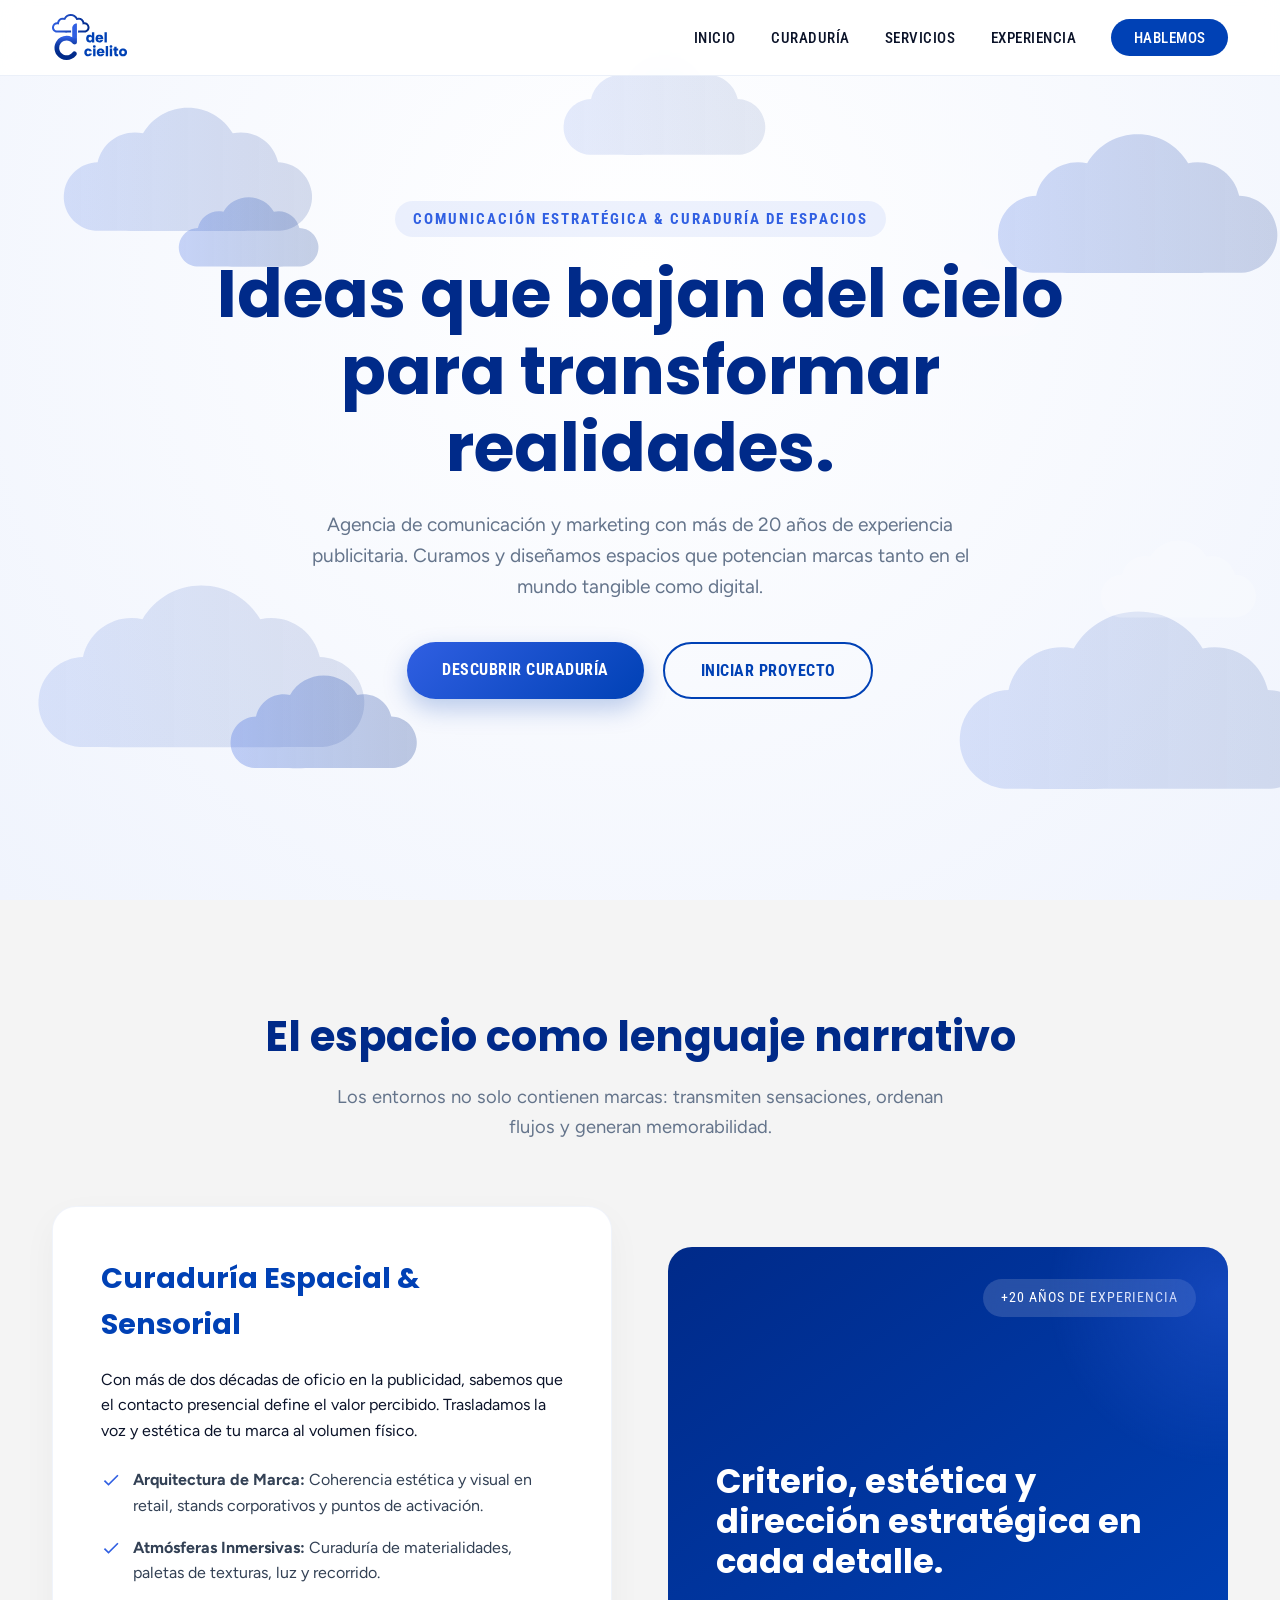
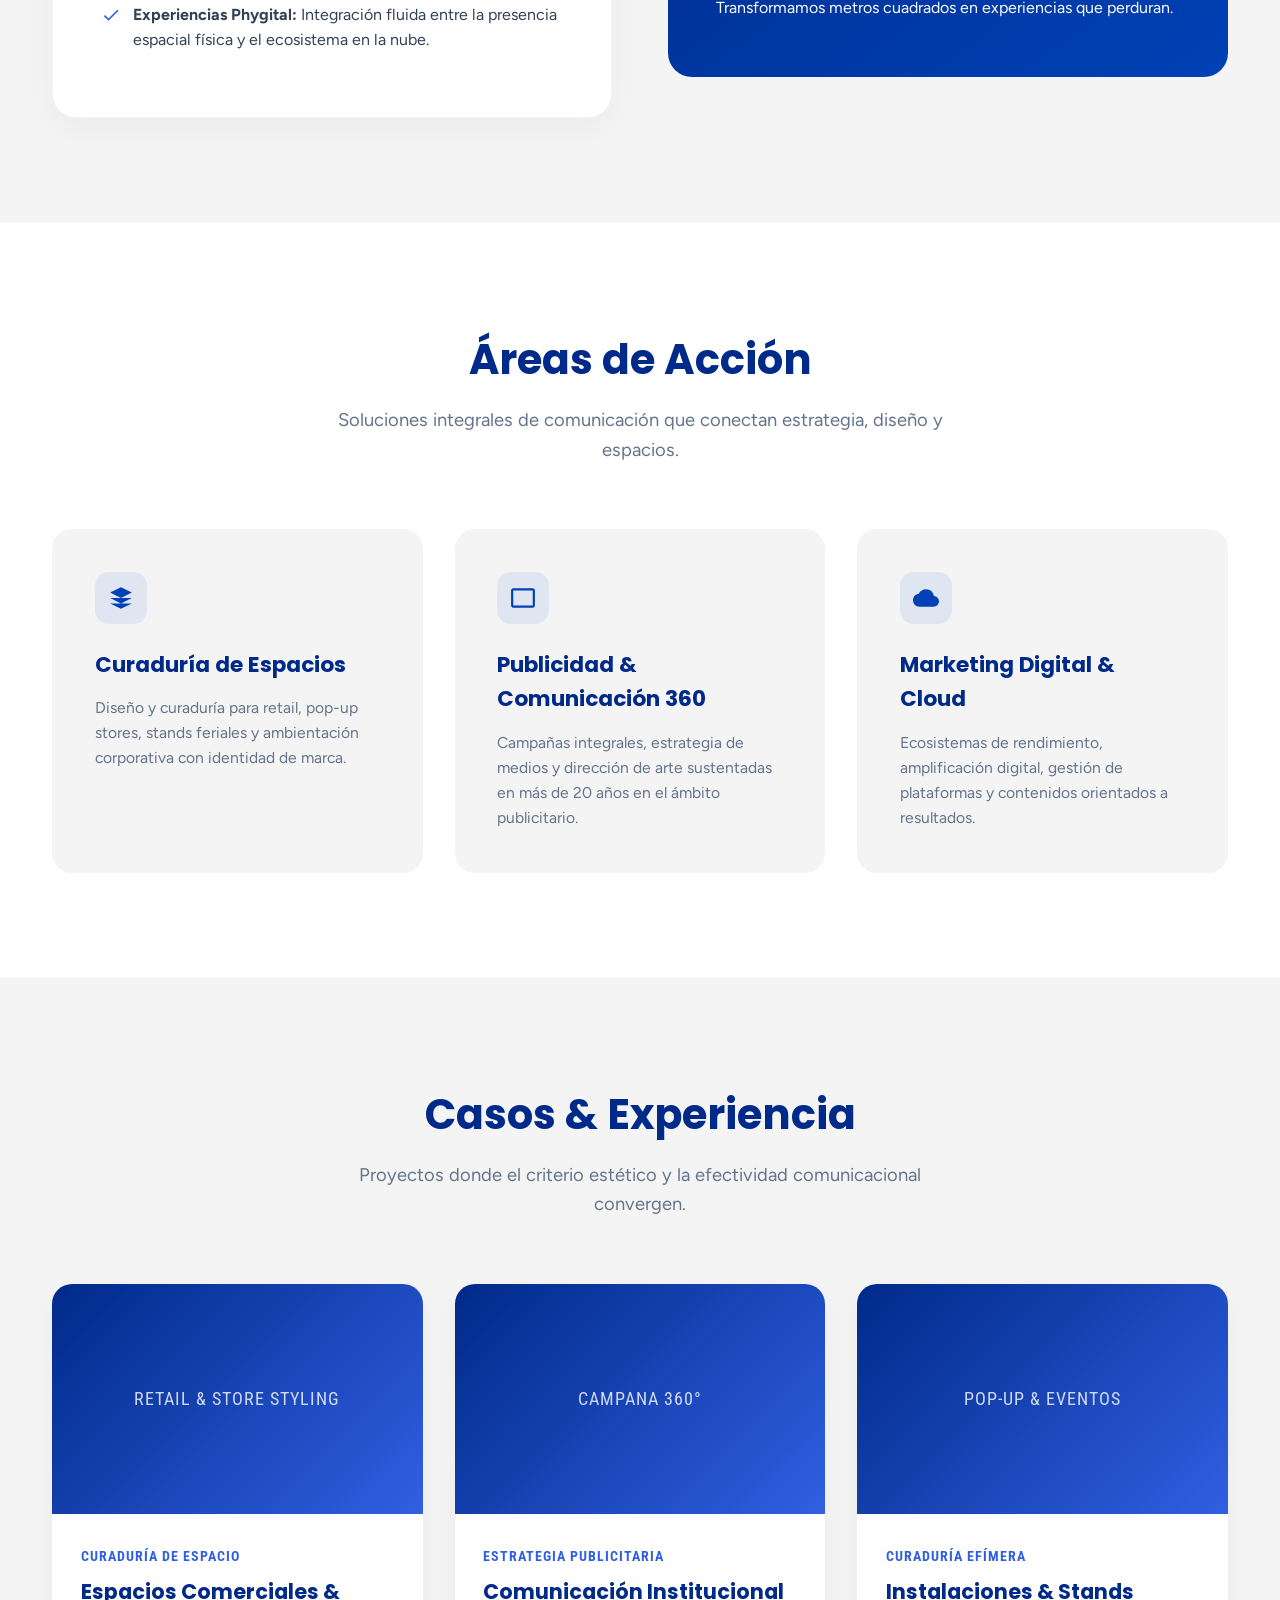
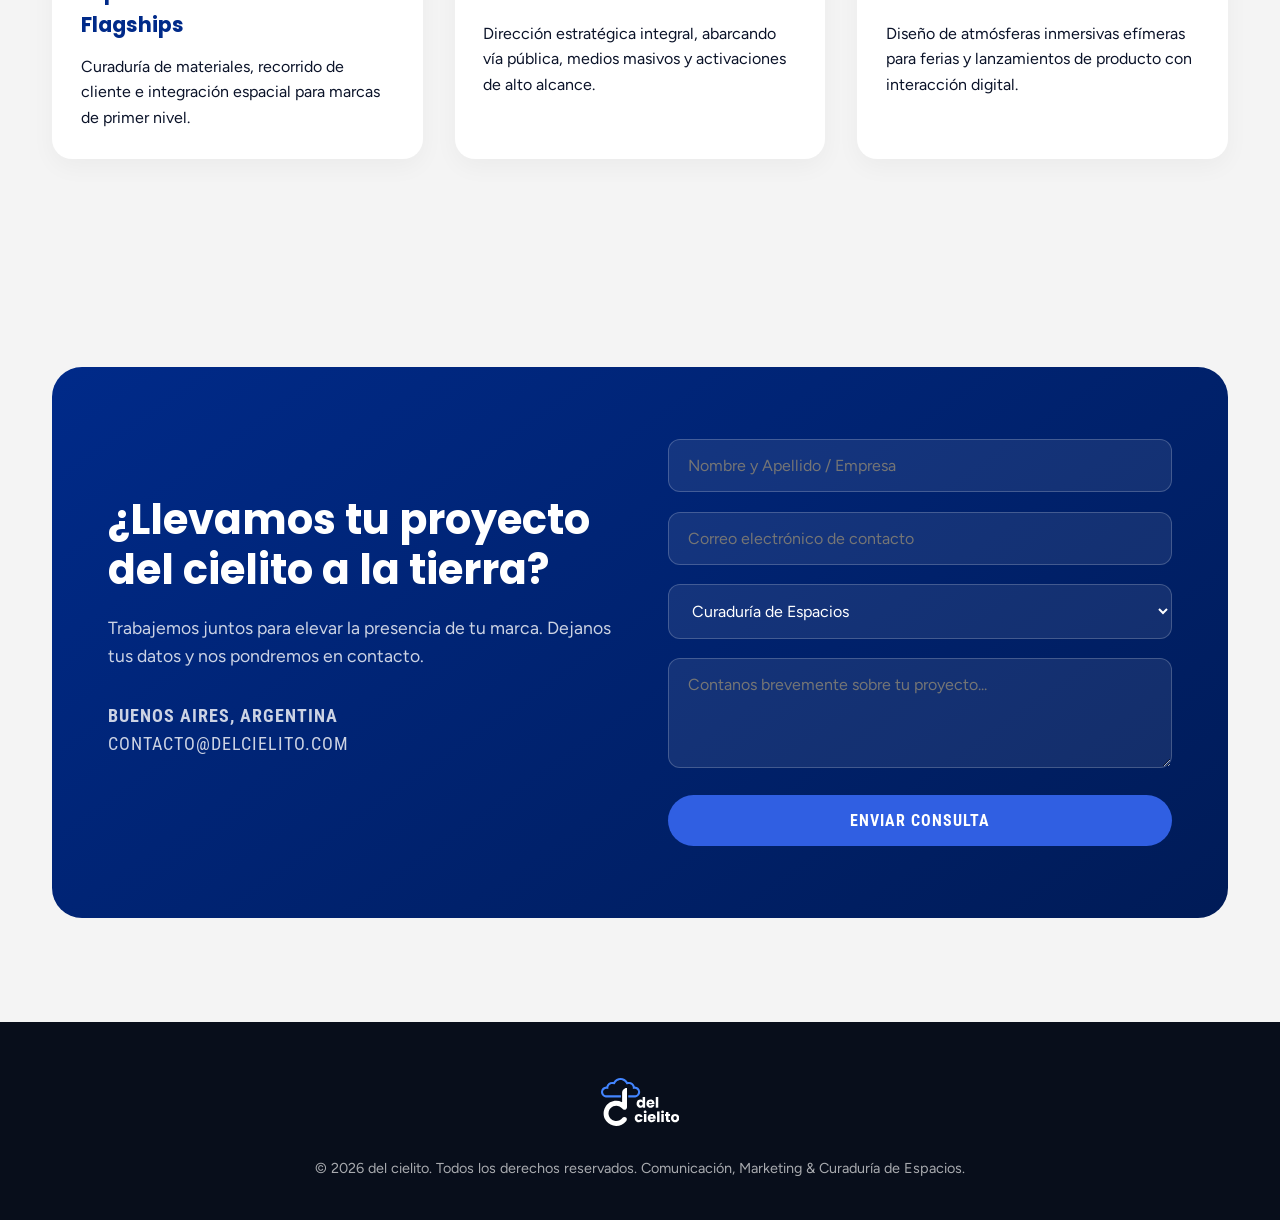
==== index.html @ 75f2f94f "Update index.html" ====
<!DOCTYPE html>
<html lang="es">
<head>
  <meta charset="UTF-8">
  <meta name="viewport" content="width=device-width, initial-scale=1.0">
  <title>del cielito — Agencia de Comunicación & Curaduría de Espacios</title>
  
  <!-- Tipografías Oficiales del Manual de Marca -->
  <link rel="preconnect" href="https://fonts.googleapis.com">
  <link rel="preconnect" href="https://fonts.gstatic.com" crossorigin>
  <link rel="icon" type="image/png" href="Imagenes/Logo.png">
  <link href="https://fonts.googleapis.com/css2?family=Figtree:wght@300;400;500;600&family=Poppins:wght@700;800&family=Roboto+Condensed:wght@400;500;700&display=swap" rel="stylesheet">

  <style>
    :root {
      --c-blue-light: #305fe2;
      --c-blue-cobalt: #0041b5;
      --c-blue-deep: #002a89;
      --c-bg-light: #f4f4f4;
      --c-white: #ffffff;
      --c-dark: #0b1329;
      --c-gray: #64748b;
      
      --font-title: 'Poppins', sans-serif;
      --font-subtitle: 'Roboto Condensed', sans-serif;
      --font-body: 'Figtree', sans-serif;
    }

    * {
      box-sizing: border-box;
      margin: 0;
      padding: 0;
    }

    html {
      scroll-behavior: smooth;
    }

    body {
      font-family: var(--font-body);
      color: var(--c-dark);
      background-color: var(--c-bg-light);
      line-height: 1.6;
      overflow-x: hidden;
    }

    /* ========================================================
       BARRA DE NAVEGACIÓN
    ======================================================== */
    header {
      position: fixed;
      top: 0;
      left: 0;
      width: 100%;
      background: rgba(255, 255, 255, 0.92);
      backdrop-filter: blur(14px);
      z-index: 1000;
      border-bottom: 1px solid rgba(0, 65, 181, 0.08);
      transition: all 0.3s ease;
    }

    .nav-container {
      max-width: 1240px;
      margin: 0 auto;
      padding: 0.9rem 2rem;
      display: flex;
      justify-content: space-between;
      align-items: center;
    }

    .brand-logo {
      display: flex;
      align-items: center;
      text-decoration: none;
    }

    .brand-logo svg {
      height: 46px;
      width: auto;
      display: block;
    }

    nav ul {
      display: flex;
      list-style: none;
      gap: 2.2rem;
      align-items: center;
    }

    nav a {
      text-decoration: none;
      color: var(--c-dark);
      font-family: var(--font-subtitle);
      font-weight: 500;
      text-transform: uppercase;
      font-size: 0.95rem;
      letter-spacing: 0.5px;
      transition: color 0.25s ease;
    }

    nav a:hover {
      color: var(--c-blue-light);
    }

    .btn-nav {
      background-color: var(--c-blue-cobalt);
      color: var(--c-white) !important;
      padding: 0.6rem 1.4rem;
      border-radius: 50px;
      transition: background 0.3s ease, transform 0.2s ease !important;
    }

    .btn-nav:hover {
      background-color: var(--c-blue-light);
      transform: translateY(-2px);
    }

    /* ========================================================
       HERO INTERACTIVO CON SVG CLOUDS
    ======================================================== */
    .hero {
      position: relative;
      height: 100vh;
      min-height: 720px;
      display: flex;
      align-items: center;
      justify-content: center;
      overflow: hidden;
      background: radial-gradient(circle at 50% 30%, #ffffff 0%, #f0f4fd 100%);
    }

    #cloudCanvas {
      position: absolute;
      top: 0;
      left: 0;
      width: 100%;
      height: 100%;
      z-index: 1;
    }

    .hero-content {
      position: relative;
      z-index: 2;
      text-align: center;
      max-width: 900px;
      padding: 0 1.5rem;
      pointer-events: none;
    }

    .hero-content * {
      pointer-events: auto;
    }

    .eyebrow {
      display: inline-block;
      font-family: var(--font-subtitle);
      text-transform: uppercase;
      font-weight: 700;
      font-size: 0.95rem;
      color: var(--c-blue-light);
      letter-spacing: 2px;
      margin-bottom: 1.2rem;
      background: rgba(48, 95, 226, 0.08);
      padding: 6px 18px;
      border-radius: 50px;
    }

    .hero h1 {
      font-family: var(--font-title);
      font-size: clamp(2.4rem, 5.2vw, 4.3rem);
      line-height: 1.15;
      color: var(--c-blue-deep);
      margin-bottom: 1.5rem;
    }

    .hero p {
      font-size: 1.2rem;
      color: var(--c-gray);
      margin-bottom: 2.5rem;
      max-width: 680px;
      margin-inline: auto;
    }

    .hero-cta-group {
      display: flex;
      gap: 1.2rem;
      justify-content: center;
    }

    .btn-primary {
      background: linear-gradient(135deg, var(--c-blue-light), var(--c-blue-cobalt));
      color: var(--c-white);
      text-decoration: none;
      padding: 0.9rem 2.2rem;
      border-radius: 50px;
      font-family: var(--font-subtitle);
      text-transform: uppercase;
      font-weight: 700;
      letter-spacing: 0.5px;
      transition: all 0.3s ease;
      box-shadow: 0 10px 25px rgba(0, 65, 181, 0.25);
    }

    .btn-primary:hover {
      transform: translateY(-3px);
      box-shadow: 0 15px 35px rgba(0, 65, 181, 0.35);
    }

    .btn-secondary {
      background: transparent;
      border: 2px solid var(--c-blue-cobalt);
      color: var(--c-blue-cobalt);
      text-decoration: none;
      padding: 0.85rem 2.2rem;
      border-radius: 50px;
      font-family: var(--font-subtitle);
      text-transform: uppercase;
      font-weight: 700;
      letter-spacing: 0.5px;
      transition: all 0.3s ease;
    }

    .btn-secondary:hover {
      background: var(--c-blue-cobalt);
      color: var(--c-white);
      transform: translateY(-3px);
    }

    /* ========================================================
       SECCIÓN: CURADURÍA DE ESPACIOS
    ======================================================== */
    .section {
      padding: 6.5rem 2rem;
      max-width: 1240px;
      margin: 0 auto;
    }

    .section-header {
      text-align: center;
      margin-bottom: 4rem;
    }

    .section-header h2 {
      font-family: var(--font-title);
      font-size: 2.6rem;
      color: var(--c-blue-deep);
      margin-bottom: 0.8rem;
    }

    .section-header p {
      font-size: 1.15rem;
      color: var(--c-gray);
      max-width: 650px;
      margin: 0 auto;
    }

    .curaduria-grid {
      display: grid;
      grid-template-columns: 1fr 1fr;
      gap: 3.5rem;
      align-items: center;
    }

    .curaduria-box {
      background: var(--c-white);
      padding: 3rem;
      border-radius: 24px;
      box-shadow: 0 12px 35px rgba(0, 0, 0, 0.04);
      border: 1px solid rgba(0, 65, 181, 0.06);
    }

    .curaduria-box h3 {
      font-family: var(--font-title);
      color: var(--c-blue-cobalt);
      font-size: 1.8rem;
      margin-bottom: 1.2rem;
    }

    .curaduria-features {
      list-style: none;
      margin-top: 1.5rem;
    }

    .curaduria-features li {
      margin-bottom: 1rem;
      display: flex;
      align-items: flex-start;
      gap: 12px;
      color: #334155;
    }

    .curaduria-features svg {
      width: 20px;
      height: 20px;
      fill: var(--c-blue-light);
      flex-shrink: 0;
      margin-top: 3px;
    }

    .curaduria-visual {
      position: relative;
      background: linear-gradient(145deg, var(--c-blue-deep), var(--c-blue-cobalt));
      border-radius: 24px;
      padding: 3.5rem 3rem;
      color: var(--c-white);
      min-height: 430px;
      display: flex;
      flex-direction: column;
      justify-content: flex-end;
      overflow: hidden;
    }

    .curaduria-visual::after {
      content: "";
      position: absolute;
      top: -30%;
      right: -30%;
      width: 350px;
      height: 350px;
      background: radial-gradient(circle, rgba(48, 95, 226, 0.4), transparent 70%);
      pointer-events: none;
    }

    .curaduria-visual h4 {
      font-family: var(--font-title);
      font-size: 2.1rem;
      line-height: 1.2;
      margin-bottom: 0.8rem;
    }

    .curaduria-badge {
      position: absolute;
      top: 2rem;
      right: 2rem;
      background: rgba(255, 255, 255, 0.15);
      backdrop-filter: blur(10px);
      padding: 8px 18px;
      border-radius: 50px;
      font-family: var(--font-subtitle);
      font-size: 0.85rem;
      letter-spacing: 1px;
    }

    /* ========================================================
       SECCIÓN: SERVICIOS
    ======================================================== */
    .services-bg {
      background: #ffffff;
      border-top: 1px solid rgba(0,0,0,0.03);
      border-bottom: 1px solid rgba(0,0,0,0.03);
    }

    .services-cards {
      display: grid;
      grid-template-columns: repeat(auto-fit, minmax(320px, 1fr));
      gap: 2rem;
    }

    .service-card {
      background: var(--c-bg-light);
      padding: 2.6rem;
      border-radius: 20px;
      transition: transform 0.3s ease, box-shadow 0.3s ease;
      border: 1px solid transparent;
    }

    .service-card:hover {
      transform: translateY(-6px);
      border-color: rgba(48, 95, 226, 0.25);
      box-shadow: 0 15px 35px rgba(0, 65, 181, 0.08);
      background: #ffffff;
    }

    .service-icon {
      width: 52px;
      height: 52px;
      background: rgba(48, 95, 226, 0.1);
      border-radius: 14px;
      display: flex;
      align-items: center;
      justify-content: center;
      margin-bottom: 1.5rem;
    }

    .service-icon svg {
      width: 26px;
      height: 26px;
      fill: var(--c-blue-cobalt);
    }

    .service-card h3 {
      font-family: var(--font-title);
      font-size: 1.35rem;
      color: var(--c-blue-deep);
      margin-bottom: 0.8rem;
    }

    .service-card p {
      color: var(--c-gray);
      font-size: 0.98rem;
    }

    /* ========================================================
       SECCIÓN: PROYECTOS / EXPERIENCIA
    ======================================================== */
    .portfolio-grid {
      display: grid;
      grid-template-columns: repeat(auto-fit, minmax(340px, 1fr));
      gap: 2rem;
    }

    .project-card {
      background: var(--c-white);
      border-radius: 20px;
      overflow: hidden;
      box-shadow: 0 8px 24px rgba(0,0,0,0.04);
      transition: all 0.3s ease;
    }

    .project-card:hover {
      transform: translateY(-5px);
      box-shadow: 0 16px 36px rgba(0, 65, 181, 0.1);
    }

    .project-img-placeholder {
      height: 230px;
      background: linear-gradient(135deg, var(--c-blue-deep) 0%, var(--c-blue-light) 100%);
      display: flex;
      align-items: center;
      justify-content: center;
      color: rgba(255,255,255,0.8);
      font-family: var(--font-subtitle);
      font-size: 1.1rem;
      letter-spacing: 1px;
    }

    .project-body {
      padding: 1.8rem;
    }

    .project-tag {
      font-family: var(--font-subtitle);
      color: var(--c-blue-light);
      font-weight: 700;
      font-size: 0.85rem;
      text-transform: uppercase;
      letter-spacing: 1px;
    }

    .project-body h3 {
      font-family: var(--font-title);
      color: var(--c-blue-deep);
      font-size: 1.3rem;
      margin: 0.4rem 0 0.8rem 0;
    }

    /* ========================================================
       SECCIÓN: CONTACTO
    ======================================================== */
    .contact-wrapper {
      background: linear-gradient(145deg, var(--c-blue-deep), #001b57);
      border-radius: 30px;
      padding: 4.5rem 3.5rem;
      color: var(--c-white);
      display: grid;
      grid-template-columns: 1fr 1fr;
      gap: 3.5rem;
      align-items: center;
    }

    .contact-info h2 {
      font-family: var(--font-title);
      font-size: 2.6rem;
      line-height: 1.2;
      margin-bottom: 1.2rem;
    }

    .contact-info p {
      color: rgba(255,255,255,0.8);
      font-size: 1.1rem;
      margin-bottom: 2rem;
    }

    .contact-form {
      display: flex;
      flex-direction: column;
      gap: 1.2rem;
    }

    .form-group input,
    .form-group textarea,
    .form-group select {
      width: 100%;
      padding: 1rem 1.2rem;
      border-radius: 12px;
      border: 1px solid rgba(255, 255, 255, 0.2);
      background: rgba(255, 255, 255, 0.08);
      color: var(--c-white);
      font-family: var(--font-body);
      font-size: 1rem;
      outline: none;
      transition: border 0.3s ease, background 0.3s ease;
    }

    .form-group input:focus,
    .form-group textarea:focus,
    .form-group select:focus {
      border-color: var(--c-blue-light);
      background: rgba(255, 255, 255, 0.15);
    }

    .form-group select option {
      background: var(--c-blue-deep);
      color: #fff;
    }

    .btn-submit {
      background: var(--c-blue-light);
      color: var(--c-white);
      border: none;
      padding: 1rem 2rem;
      border-radius: 50px;
      font-family: var(--font-subtitle);
      font-weight: 700;
      text-transform: uppercase;
      font-size: 1rem;
      letter-spacing: 1px;
      cursor: pointer;
      transition: background 0.3s ease, transform 0.2s ease;
    }

    .btn-submit:hover {
      background: #4a74ef;
      transform: translateY(-2px);
    }

    /* ========================================================
       FOOTER
    ======================================================== */
    footer {
      background: #080e1b;
      color: rgba(255,255,255,0.65);
      padding: 3.5rem 2rem 2.5rem 2rem;
      text-align: center;
      font-size: 0.9rem;
    }

    .footer-content {
      max-width: 1240px;
      margin: 0 auto;
      display: flex;
      flex-direction: column;
      align-items: center;
      gap: 1.5rem;
    }

    .footer-logo svg {
      height: 48px;
      width: auto;
      filter: brightness(1.4);
    }

    /* Responsive */
    @media (max-width: 900px) {
      .curaduria-grid,
      .contact-wrapper {
        grid-template-columns: 1fr;
      }
      nav ul {
        display: none;
      }
    }
  </style>
</head>
<body>

  <!-- ===================== HEADER CON LOGO OFICIAL ===================== -->
  <header>
    <div class="nav-container">
      <a href="#inicio" class="brand-logo" aria-label="del cielito - Inicio">
        <!-- SVG Oficial de del cielito -->
        <svg xmlns="http://www.w3.org/2000/svg" viewBox="0 0 310.31 190.22">
          <defs>
            <linearGradient id="nav_grad_20" x1="56.72" y1="97.24" x2="56.72" y2="190.11" gradientUnits="userSpaceOnUse">
              <stop offset="0" stop-color="#305fe2"/>
              <stop offset=".05" stop-color="#2957d5"/>
              <stop offset=".2" stop-color="#1a47b9"/>
              <stop offset=".35" stop-color="#0e3aa4"/>
              <stop offset=".52" stop-color="#063194"/>
              <stop offset=".71" stop-color="#012b8b"/>
              <stop offset="1" stop-color="#002a89"/>
            </linearGradient>
            <linearGradient id="nav_grad_325" x1="0" y1="38.55" x2="155.19" y2="38.55" gradientUnits="userSpaceOnUse">
              <stop offset="0" stop-color="#305fe2"/>
              <stop offset="1" stop-color="#002a89"/>
            </linearGradient>
          </defs>
          <g>
            <g>
              <path fill="url(#nav_grad_20)" d="M85.32,157.78c3.59-4.68,10.47-4.16,14.04-.78,4.51,4.27,3.83,10.08.05,14.56-10.12,11.98-24.23,18.95-39.82,18.65-15.2-.29-29.38-7.33-38.89-19.64-12.63-16.33-13.84-38.32-3.3-56.04,13.7-23.04,42.07-30.53,66.27-18.75v-37.02c-.02-10.24,8.94-20.33,19.4-19.12l.09,74.61c0,5.28-1.95,9.47-6.72,11.12-4.87,1.68-9.21-.04-12.43-4.17-8.36-10.74-22.89-14.26-35.41-9.09-12.18,5.03-20.15,17.62-18.65,31.34s12.45,24.94,26.12,26.83c11.77,1.63,22.16-3.27,29.27-12.52Z"/>
              <path fill="url(#nav_grad_325)" d="M154.89,52.3c-1.77-10.4-10.4-17.89-20.9-18.16-2.86-12.84-15.29-20.9-28.35-18.08C99.65,5.84,88.89-.05,77.6,0c-11.29-.05-22.05,5.84-28.04,16.06-13.07-2.81-25.49,5.24-28.35,18.08-10.5.27-19.13,7.77-20.9,18.16-2.11,12.39,6.96,23.66,19.49,24.69,0,0,47.94.25,59.24,0l-.15-8.3-59.59-.24c-6.94-.03-11.65-7.84-11.07-13.81.67-7,6.09-12.24,13.23-12.24,2.58,0,5.14.74,7.81,1.45-1.13-5.22-.28-10.29,2.92-14.28,3.82-4.76,9.65-6.77,15.68-5.35,5.14,1.22,6.01,1.29,6.01,1.29l1.97-3.86c1.77-3.47,4.26-6.55,7.4-8.84,1.84-1.34,3.83-2.39,5.91-3.15.04-.02.09-.03.13-.05.13-.05.25-.09.38-.13,2.53-.81,5.09-1.23,7.6-1.27.11,0,.22,0,.33,0,.11,0,.22,0,.33,0,2.52.04,5.07.46,7.6,1.27.13.04.25.08.38.13.04.01.09.03.13.05,4.77,1.74,9.02,5.01,12.15,9.73l3.14,6.13s.86-.07,6.01-1.29c6.03-1.43,11.87.59,15.68,5.35,3.2,3.99,4.05,9.07,2.92,14.28,2.67-.71,5.23-1.45,7.81-1.45,7.13,0,12.56,5.24,13.23,12.24.57,5.97-4.13,13.78-11.07,13.81l-27.93.07v8.54c9.04-.03,27.43-.07,27.43-.07,12.53-1.03,21.6-12.3,19.49-24.69Z"/>
            </g>
            <g fill="#0041b5">
              <path d="M143.04,93.01c1.24-2.48,2.92-4.38,5.06-5.71,2.13-1.33,4.51-2,7.14-2,2.09,0,4.01.44,5.74,1.31,1.73.88,3.09,2.06,4.08,3.54v-14.8h9.77v42.28h-9.77v-4.57c-.91,1.52-2.22,2.74-3.91,3.66-1.69.91-3.67,1.37-5.91,1.37-2.63,0-5.01-.68-7.14-2.03-2.13-1.35-3.82-3.28-5.06-5.77-1.24-2.49-1.86-5.38-1.86-8.66s.62-6.15,1.86-8.63ZM163.04,95.93c-1.35-1.41-3-2.11-4.94-2.11s-3.59.7-4.94,2.09c-1.35,1.39-2.03,3.3-2.03,5.74s.68,4.37,2.03,5.8c1.35,1.43,3,2.14,4.94,2.14s3.59-.7,4.94-2.11c1.35-1.41,2.03-3.33,2.03-5.77s-.68-4.36-2.03-5.77Z"/>
              <path d="M211.8,104.04h-22.11c.15,1.98.79,3.49,1.91,4.54,1.12,1.05,2.5,1.57,4.14,1.57,2.44,0,4.13-1.03,5.08-3.08h10.4c-.53,2.09-1.5,3.98-2.89,5.66-1.39,1.68-3.13,2.99-5.23,3.94-2.1.95-4.44,1.43-7.03,1.43-3.12,0-5.9-.67-8.34-2-2.44-1.33-4.34-3.24-5.71-5.71-1.37-2.48-2.06-5.37-2.06-8.68s.68-6.21,2.03-8.68c1.35-2.48,3.25-4.38,5.68-5.71,2.44-1.33,5.24-2,8.4-2s5.83.65,8.23,1.94c2.4,1.3,4.27,3.14,5.63,5.54,1.35,2.4,2.03,5.2,2.03,8.4,0,.91-.06,1.87-.17,2.86ZM201.97,98.61c0-1.68-.57-3.01-1.71-4-1.14-.99-2.57-1.49-4.28-1.49s-3.02.48-4.14,1.43c-1.12.95-1.82,2.3-2.09,4.06h12.23Z"/>
              <path d="M226.88,75.36v42.28h-9.77v-42.28h9.77Z"/>
              <path d="M135.7,150.13c1.35-2.48,3.24-4.38,5.66-5.71,2.42-1.33,5.19-2,8.31-2,4,0,7.34,1.05,10.03,3.14,2.69,2.09,4.45,5.05,5.28,8.86h-10.4c-.88-2.44-2.57-3.66-5.08-3.66-1.79,0-3.22.7-4.28,2.09-1.07,1.39-1.6,3.38-1.6,5.97s.53,4.58,1.6,5.97c1.07,1.39,2.49,2.09,4.28,2.09,2.51,0,4.21-1.22,5.08-3.66h10.4c-.84,3.73-2.61,6.67-5.31,8.8-2.7,2.13-6.04,3.2-10,3.2-3.12,0-5.89-.67-8.31-2-2.42-1.33-4.3-3.24-5.66-5.71-1.35-2.48-2.03-5.37-2.03-8.68s.68-6.21,2.03-8.68Z"/>
              <path d="M170.89,138.04c-1.09-1.01-1.63-2.26-1.63-3.74s.54-2.79,1.63-3.8c1.09-1.01,2.49-1.51,4.2-1.51s3.06.51,4.14,1.51c1.09,1.01,1.63,2.28,1.63,3.8s-.54,2.73-1.63,3.74c-1.09,1.01-2.47,1.51-4.14,1.51s-3.11-.5-4.2-1.51ZM179.95,142.87v31.88h-9.77v-31.88h9.77Z"/>
              <path d="M216.91,161.15h-22.11c.15,1.98.79,3.49,1.91,4.54,1.12,1.05,2.5,1.57,4.14,1.57,2.44,0,4.13-1.03,5.08-3.08h10.4c-.53,2.09-1.5,3.98-2.89,5.66-1.39,1.68-3.13,2.99-5.23,3.94-2.1.95-4.44,1.43-7.03,1.43-3.12,0-5.9-.67-8.34-2-2.44-1.33-4.34-3.24-5.71-5.71-1.37-2.48-2.06-5.37-2.06-8.68s.68-6.21,2.03-8.68c1.35-2.48,3.25-4.38,5.68-5.71,2.44-1.33,5.24-2,8.4-2s5.83.65,8.23,1.94c2.4,1.3,4.27,3.14,5.63,5.54,1.35,2.4,2.03,5.2,2.03,8.4,0,.91-.06,1.87-.17,2.86ZM207.08,155.72c0-1.68-.57-3.01-1.71-4-1.14-.99-2.57-1.49-4.28-1.49s-3.02.48-4.14,1.43c-1.12.95-1.82,2.3-2.09,4.06h12.23Z"/>
              <path d="M231.99,132.47v42.28h-9.77v-42.28h9.77Z"/>
              <path d="M239.79,138.04c-1.09-1.01-1.63-2.26-1.63-3.74s.54-2.79,1.63-3.8c1.09-1.01,2.49-1.51,4.2-1.51s3.06.51,4.14,1.51c1.09,1.01,1.63,2.28,1.63,3.8s-.54,2.73-1.63,3.74c-1.09,1.01-2.47,1.51-4.14,1.51s-3.11-.5-4.2-1.51ZM248.84,142.87v31.88h-9.77v-31.88h9.77Z"/>
              <path d="M273.7,166.47v8.28h-4.97c-3.54,0-6.3-.87-8.28-2.6-1.98-1.73-2.97-4.56-2.97-8.48v-12.68h-3.88v-8.11h3.88v-7.77h9.77v7.77h6.4v8.11h-6.4v12.8c0,.95.23,1.64.69,2.06.46.42,1.22.63,2.29.63h3.48Z"/>
              <path d="M285.21,173.21c-2.49-1.33-4.46-3.24-5.88-5.71-1.43-2.48-2.14-5.37-2.14-8.68s.72-6.16,2.17-8.65c1.45-2.49,3.43-4.41,5.94-5.74,2.51-1.33,5.33-2,8.46-2s5.94.67,8.46,2c2.51,1.33,4.49,3.25,5.94,5.74,1.45,2.49,2.17,5.38,2.17,8.65s-.73,6.16-2.2,8.66c-1.47,2.49-3.47,4.41-6,5.74-2.53,1.33-5.36,2-8.48,2s-5.93-.67-8.43-2ZM298.4,164.69c1.31-1.37,1.97-3.33,1.97-5.88s-.64-4.51-1.91-5.88c-1.28-1.37-2.85-2.06-4.71-2.06s-3.48.68-4.74,2.03c-1.26,1.35-1.89,3.32-1.89,5.91s.62,4.51,1.86,5.88c1.24,1.37,2.79,2.06,4.66,2.06s3.46-.69,4.77-2.06Z"/>
            </g>
          </g>
        </svg>
      </a>

      <nav>
        <ul>
          <li><a href="#inicio">Inicio</a></li>
          <li><a href="#curaduria">Curaduría</a></li>
          <li><a href="#servicios">Servicios</a></li>
          <li><a href="#experiencia">Experiencia</a></li>
          <li><a href="#contacto" class="btn-nav">Hablemos</a></li>
        </ul>
      </nav>
    </div>
  </header>

  <!-- ===================== 1. HERO INTERACTIVO CON NUBES SVG ===================== -->
  <section id="inicio" class="hero">
    <canvas id="cloudCanvas"></canvas>

    <div class="hero-content">
      <span class="eyebrow">Comunicación Estratégica & Curaduría de Espacios</span>
      <h1>Ideas que bajan del cielo para transformar realidades.</h1>
      <p>
        Agencia de comunicación y marketing con más de 20 años de experiencia publicitaria. Curamos y diseñamos espacios que potencian marcas tanto en el mundo tangible como digital.
      </p>
      <div class="hero-cta-group">
        <a href="#curaduria" class="btn-primary">Descubrir Curaduría</a>
        <a href="#contacto" class="btn-secondary">Iniciar Proyecto</a>
      </div>
    </div>
  </section>

  <!-- ===================== 2. CURADURÍA DE ESPACIOS ===================== -->
  <section id="curaduria" class="section">
    <div class="section-header">
      <h2>El espacio como lenguaje narrativo</h2>
      <p>Los entornos no solo contienen marcas: transmiten sensaciones, ordenan flujos y generan memorabilidad.</p>
    </div>

    <div class="curaduria-grid">
      <div class="curaduria-box">
        <h3>Curaduría Espacial & Sensorial</h3>
        <p>
          Con más de dos décadas de oficio en la publicidad, sabemos que el contacto presencial define el valor percibido. Trasladamos la voz y estética de tu marca al volumen físico.
        </p>
        <ul class="curaduria-features">
          <li>
            <svg viewBox="0 0 24 24"><path d="M9 16.17L4.83 12l-1.42 1.41L9 19 21 7l-1.41-1.41z"/></svg>
            <span><strong>Arquitectura de Marca:</strong> Coherencia estética y visual en retail, stands corporativos y puntos de activación.</span>
          </li>
          <li>
            <svg viewBox="0 0 24 24"><path d="M9 16.17L4.83 12l-1.42 1.41L9 19 21 7l-1.41-1.41z"/></svg>
            <span><strong>Atmósferas Inmersivas:</strong> Curaduría de materialidades, paletas de texturas, luz y recorrido.</span>
          </li>
          <li>
            <svg viewBox="0 0 24 24"><path d="M9 16.17L4.83 12l-1.42 1.41L9 19 21 7l-1.41-1.41z"/></svg>
            <span><strong>Experiencias Phygital:</strong> Integración fluida entre la presencia espacial física y el ecosistema en la nube.</span>
          </li>
        </ul>
      </div>

      <div class="curaduria-visual">
        <div class="curaduria-badge">+20 AÑOS DE EXPERIENCIA</div>
        <h4>Criterio, estética y dirección estratégica en cada detalle.</h4>
        <p>Transformamos metros cuadrados en experiencias que perduran.</p>
      </div>
    </div>
  </section>

  <!-- ===================== 3. SERVICIOS ===================== -->
  <section id="servicios" class="services-bg">
    <div class="section">
      <div class="section-header">
        <h2>Áreas de Acción</h2>
        <p>Soluciones integrales de comunicación que conectan estrategia, diseño y espacios.</p>
      </div>

      <div class="services-cards">
        <div class="service-card">
          <div class="service-icon">
            <svg viewBox="0 0 24 24"><path d="M12 2L2 7l10 5 10-5-10-5zM2 17l10 5 10-5M2 12l10 5 10-5"/></svg>
          </div>
          <h3>Curaduría de Espacios</h3>
          <p>Diseño y curaduría para retail, pop-up stores, stands feriales y ambientación corporativa con identidad de marca.</p>
        </div>

        <div class="service-card">
          <div class="service-icon">
            <svg viewBox="0 0 24 24"><path d="M21 3H3c-1.1 0-2 .9-2 2v14c0 1.1.9 2 2 2h18c1.1 0 2-.9 2-2V5c0-1.1-.9-2-2-2zm0 16H3V5h18v14z"/></svg>
          </div>
          <h3>Publicidad & Comunicación 360</h3>
          <p>Campañas integrales, estrategia de medios y dirección de arte sustentadas en más de 20 años en el ámbito publicitario.</p>
        </div>

        <div class="service-card">
          <div class="service-icon">
            <svg viewBox="0 0 24 24"><path d="M19.35 10.04C18.67 6.59 15.64 4 12 4 9.11 4 6.6 5.64 5.35 8.04 2.34 8.36 0 10.91 0 14c0 3.31 2.69 6 6 6h13c2.76 0 5-2.24 5-5 0-2.64-2.05-4.78-4.65-4.96z"/></svg>
          </div>
          <h3>Marketing Digital & Cloud</h3>
          <p>Ecosistemas de rendimiento, amplificación digital, gestión de plataformas y contenidos orientados a resultados.</p>
        </div>
      </div>
    </div>
  </section>

  <!-- ===================== 4. EXPERIENCIA ===================== -->
  <section id="experiencia" class="section">
    <div class="section-header">
      <h2>Casos & Experiencia</h2>
      <p>Proyectos donde el criterio estético y la efectividad comunicacional convergen.</p>
    </div>

    <div class="portfolio-grid">
      <div class="project-card">
        <div class="project-img-placeholder">RETAIL & STORE STYLING</div>
        <div class="project-body">
          <span class="project-tag">Curaduría de Espacio</span>
          <h3>Espacios Comerciales & Flagships</h3>
          <p>Curaduría de materiales, recorrido de cliente e integración espacial para marcas de primer nivel.</p>
        </div>
      </div>

      <div class="project-card">
        <div class="project-img-placeholder">CAMPANA 360°</div>
        <div class="project-body">
          <span class="project-tag">Estrategia Publicitaria</span>
          <h3>Comunicación Institucional</h3>
          <p>Dirección estratégica integral, abarcando vía pública, medios masivos y activaciones de alto alcance.</p>
        </div>
      </div>

      <div class="project-card">
        <div class="project-img-placeholder">POP-UP & EVENTOS</div>
        <div class="project-body">
          <span class="project-tag">Curaduría Efímera</span>
          <h3>Instalaciones & Stands</h3>
          <p>Diseño de atmósferas inmersivas efímeras para ferias y lanzamientos de producto con interacción digital.</p>
        </div>
      </div>
    </div>
  </section>

  <!-- ===================== 5. CONTACTO ===================== -->
  <section id="contacto" class="section">
    <div class="contact-wrapper">
      <div class="contact-info">
        <h2>¿Llevamos tu proyecto del cielito a la tierra?</h2>
        <p>Trabajemos juntos para elevar la presencia de tu marca. Dejanos tus datos y nos pondremos en contacto.</p>
        <div style="font-family: var(--font-subtitle); letter-spacing: 1px;">
          <p><strong>BUENOS AIRES, ARGENTINA</strong><br>CONTACTO@DELCIELITO.COM</p>
        </div>
      </div>

      <form class="contact-form" onsubmit="event.preventDefault(); alert('¡Mensaje enviado con éxito! En breve nos pondremos en contacto.');">
        <div class="form-group">
          <input type="text" placeholder="Nombre y Apellido / Empresa" required>
        </div>
        <div class="form-group">
          <input type="email" placeholder="Correo electrónico de contacto" required>
        </div>
        <div class="form-group">
          <select>
            <option value="curaduria">Curaduría de Espacios</option>
            <option value="publicidad">Comunicación & Publicidad 360°</option>
            <option value="digital">Marketing Digital & Estrategia</option>
          </select>
        </div>
        <div class="form-group">
          <textarea rows="4" placeholder="Contanos brevemente sobre tu proyecto..." required></textarea>
        </div>
        <button type="submit" class="btn-submit">Enviar Consulta</button>
      </form>
    </div>
  </section>

  <!-- ===================== FOOTER ===================== -->
  <footer>
    <div class="footer-content">
      <a href="#inicio" class="footer-logo">
        <!-- Monograma monocromático/blanco -->
        <svg xmlns="http://www.w3.org/2000/svg" viewBox="0 0 310.31 190.22" width="180">
          <path fill="#ffffff" d="M85.32,157.78c3.59-4.68,10.47-4.16,14.04-.78,4.51,4.27,3.83,10.08.05,14.56-10.12,11.98-24.23,18.95-39.82,18.65-15.2-.29-29.38-7.33-38.89-19.64-12.63-16.33-13.84-38.32-3.3-56.04,13.7-23.04,42.07-30.53,66.27-18.75v-37.02c-.02-10.24,8.94-20.33,19.4-19.12l.09,74.61c0,5.28-1.95,9.47-6.72,11.12-4.87,1.68-9.21-.04-12.43-4.17-8.36-10.74-22.89-14.26-35.41-9.09-12.18,5.03-20.15,17.62-18.65,31.34s12.45,24.94,26.12,26.83c11.77,1.63,22.16-3.27,29.27-12.52Z"/>
          <path fill="#305fe2" d="M154.89,52.3c-1.77-10.4-10.4-17.89-20.9-18.16-2.86-12.84-15.29-20.9-28.35-18.08C99.65,5.84,88.89-.05,77.6,0c-11.29-.05-22.05,5.84-28.04,16.06-13.07-2.81-25.49,5.24-28.35,18.08-10.5.27-19.13,7.77-20.9,18.16-2.11,12.39,6.96,23.66,19.49,24.69,0,0,47.94.25,59.24,0l-.15-8.3-59.59-.24c-6.94-.03-11.65-7.84-11.07-13.81.67-7,6.09-12.24,13.23-12.24,2.58,0,5.14.74,7.81,1.45-1.13-5.22-.28-10.29,2.92-14.28,3.82-4.76,9.65-6.77,15.68-5.35,5.14,1.22,6.01,1.29,6.01,1.29l1.97-3.86c1.77-3.47,4.26-6.55,7.4-8.84,1.84-1.34,3.83-2.39,5.91-3.15.04-.02.09-.03.13-.05.13-.05.25-.09.38-.13,2.53-.81,5.09-1.23,7.6-1.27.11,0,.22,0,.33,0,.11,0,.22,0,.33,0,2.52.04,5.07.46,7.6,1.27.13.04.25.08.38.13.04.01.09.03.13.05,4.77,1.74,9.02,5.01,12.15,9.73l3.14,6.13s.86-.07,6.01-1.29c6.03-1.43,11.87.59,15.68,5.35,3.2,3.99,4.05,9.07,2.92,14.28,2.67-.71,5.23-1.45,7.81-1.45,7.13,0,12.56,5.24,13.23,12.24.57,5.97-4.13,13.78-11.07,13.81l-27.93.07v8.54c9.04-.03,27.43-.07,27.43-.07,12.53-1.03,21.6-12.3,19.49-24.69Z"/>
          <g fill="#ffffff">
            <path d="M143.04,93.01c1.24-2.48,2.92-4.38,5.06-5.71,2.13-1.33,4.51-2,7.14-2,2.09,0,4.01.44,5.74,1.31,1.73.88,3.09,2.06,4.08,3.54v-14.8h9.77v42.28h-9.77v-4.57c-.91,1.52-2.22,2.74-3.91,3.66-1.69.91-3.67,1.37-5.91,1.37-2.63,0-5.01-.68-7.14-2.03-2.13-1.35-3.82-3.28-5.06-5.77-1.24-2.49-1.86-5.38-1.86-8.66s.62-6.15,1.86-8.63ZM163.04,95.93c-1.35-1.41-3-2.11-4.94-2.11s-3.59.7-4.94,2.09c-1.35,1.39-2.03,3.3-2.03,5.74s.68,4.37,2.03,5.8c1.35,1.43,3,2.14,4.94,2.14s3.59-.7,4.94-2.11c1.35-1.41,2.03-3.33,2.03-5.77s-.68-4.36-2.03-5.77Z"/>
            <path d="M211.8,104.04h-22.11c.15,1.98.79,3.49,1.91,4.54,1.12,1.05,2.5,1.57,4.14,1.57,2.44,0,4.13-1.03,5.08-3.08h10.4c-.53,2.09-1.5,3.98-2.89,5.66-1.39,1.68-3.13,2.99-5.23,3.94-2.1.95-4.44,1.43-7.03,1.43-3.12,0-5.9-.67-8.34-2-2.44-1.33-4.34-3.24-5.71-5.71-1.37-2.48-2.06-5.37-2.06-8.68s.68-6.21,2.03-8.68c1.35-2.48,3.25-4.38,5.68-5.71,2.44-1.33,5.24-2,8.4-2s5.83.65,8.23,1.94c2.4,1.3,4.27,3.14,5.63,5.54,1.35,2.4,2.03,5.2,2.03,8.4,0,.91-.06,1.87-.17,2.86ZM201.97,98.61c0-1.68-.57-3.01-1.71-4-1.14-.99-2.57-1.49-4.28-1.49s-3.02.48-4.14,1.43c-1.12.95-1.82,2.3-2.09,4.06h12.23Z"/>
            <path d="M226.88,75.36v42.28h-9.77v-42.28h9.77Z"/>
            <path d="M135.7,150.13c1.35-2.48,3.24-4.38,5.66-5.71,2.42-1.33,5.19-2,8.31-2,4,0,7.34,1.05,10.03,3.14,2.69,2.09,4.45,5.05,5.28,8.86h-10.4c-.88-2.44-2.57-3.66-5.08-3.66-1.79,0-3.22.7-4.28,2.09-1.07,1.39-1.6,3.38-1.6,5.97s.53,4.58,1.6,5.97c1.07,1.39,2.49,2.09,4.28,2.09,2.51,0,4.21-1.22,5.08-3.66h10.4c-.84,3.73-2.61,6.67-5.31,8.8-2.7,2.13-6.04,3.2-10,3.2-3.12,0-5.89-.67-8.31-2-2.42-1.33-4.3-3.24-5.66-5.71-1.35-2.48-2.03-5.37-2.03-8.68s.68-6.21,2.03-8.68Z"/>
            <path d="M170.89,138.04c-1.09-1.01-1.63-2.26-1.63-3.74s.54-2.79,1.63-3.8c1.09-1.01,2.49-1.51,4.2-1.51s3.06.51,4.14,1.51c1.09,1.01,1.63,2.28,1.63,3.8s-.54,2.73-1.63,3.74c-1.09,1.01-2.47,1.51-4.14,1.51s-3.11-.5-4.2-1.51ZM179.95,142.87v31.88h-9.77v-31.88h9.77Z"/>
            <path d="M216.91,161.15h-22.11c.15,1.98.79,3.49,1.91,4.54,1.12,1.05,2.5,1.57,4.14,1.57,2.44,0,4.13-1.03,5.08-3.08h10.4c-.53,2.09-1.5,3.98-2.89,5.66-1.39,1.68-3.13,2.99-5.23,3.94-2.1.95-4.44,1.43-7.03,1.43-3.12,0-5.9-.67-8.34-2-2.44-1.33-4.34-3.24-5.71-5.71-1.37-2.48-2.06-5.37-2.06-8.68s.68-6.21,2.03-8.68c1.35-2.48,3.25-4.38,5.68-5.71,2.44-1.33,5.24-2,8.4-2s5.83.65,8.23,1.94c2.4,1.3,4.27,3.14,5.63,5.54,1.35,2.4,2.03,5.2,2.03,8.4,0,.91-.06,1.87-.17,2.86ZM207.08,155.72c0-1.68-.57-3.01-1.71-4-1.14-.99-2.57-1.49-4.28-1.49s-3.02.48-4.14,1.43c-1.12.95-1.82,2.3-2.09,4.06h12.23Z"/>
            <path d="M231.99,132.47v42.28h-9.77v-42.28h9.77Z"/>
            <path d="M239.79,138.04c-1.09-1.01-1.63-2.26-1.63-3.74s.54-2.79,1.63-3.8c1.09-1.01,2.49-1.51,4.2-1.51s3.06.51,4.14,1.51c1.09,1.01,1.63,2.28,1.63,3.8s-.54,2.73-1.63,3.74c-1.09,1.01-2.47,1.51-4.14,1.51s-3.11-.5-4.2-1.51ZM248.84,142.87v31.88h-9.77v-31.88h9.77Z"/>
            <path d="M273.7,166.47v8.28h-4.97c-3.54,0-6.3-.87-8.28-2.6-1.98-1.73-2.97-4.56-2.97-8.48v-12.68h-3.88v-8.11h3.88v-7.77h9.77v7.77h6.4v8.11h-6.4v12.8c0,.95.23,1.64.69,2.06.46.42,1.22.63,2.29.63h3.48Z"/>
            <path d="M285.21,173.21c-2.49-1.33-4.46-3.24-5.88-5.71-1.43-2.48-2.14-5.37-2.14-8.68s.72-6.16,2.17-8.65c1.45-2.49,3.43-4.41,5.94-5.74,2.51-1.33,5.33-2,8.46-2s5.94.67,8.46,2c2.51,1.33,4.49,3.25,5.94,5.74,1.45,2.49,2.17,5.38,2.17,8.65s-.73,6.16-2.2,8.66c-1.47,2.49-3.47,4.41-6,5.74-2.53,1.33-5.36,2-8.48,2s-5.93-.67-8.43-2ZM298.4,164.69c1.31-1.37,1.97-3.33,1.97-5.88s-.64-4.51-1.91-5.88c-1.28-1.37-2.85-2.06-4.71-2.06s-3.48.68-4.74,2.03c-1.26,1.35-1.89,3.32-1.89,5.91s.62,4.51,1.86,5.88c1.24,1.37,2.79,2.06,4.66,2.06s3.46-.69,4.77-2.06Z"/>
          </g>
        </svg>
      </a>
      <p>© 2026 del cielito. Todos los derechos reservados. Comunicación, Marketing & Curaduría de Espacios.</p>
    </div>
  </footer>

  <!-- ========================================================
       SCRIPT: HERO CANVAS CON LA FORMA VECTORIAL DE LA NUBE
  ======================================================== -->
  <script>
    const canvas = document.getElementById('cloudCanvas');
    const ctx = canvas.getContext('2d');

    let width, height;
    let mouse = { x: -2000, y: -2000, radius: 240 };

    // Trazado exacto del SVG de la nube original (155.19 x 77.1)
    const cloudSvgPath = "M154.89,52.3c-1.77-10.4-10.4-17.89-20.9-18.16-2.86-12.84-15.29-20.9-28.35-18.08C99.65,5.84,88.89-.05,77.6,0c-11.29-.05-22.05,5.84-28.04,16.06-13.07-2.81-25.49,5.24-28.35,18.08-10.5.27-19.13,7.77-20.9,18.16-2.11,12.39,6.96,23.66,19.49,24.69,0,0,36.87.19,53.57.07h34.61c.08,0,.17,0,.26,0h4.77c9.5-.04,22.4-.07,22.4-.07,12.53-1.03,21.6-12.3,19.49-24.69Z";
    const cloudPath2D = new Path2D(cloudSvgPath);

    function resize() {
      width = canvas.width = window.innerWidth;
      height = canvas.height = window.innerHeight;
    }
    window.addEventListener('resize', resize);
    resize();

    // Rastrear Mouse con suavizado
    window.addEventListener('mousemove', (e) => {
      const rect = canvas.getBoundingClientRect();
      mouse.x = e.clientX - rect.left;
      mouse.y = e.clientY - rect.top;
    });

    window.addEventListener('mouseleave', () => {
      mouse.x = -2000;
      mouse.y = -2000;
    });

    class InteractiveCloud {
      constructor(baseX, baseY, scale, opacity, isGradient = true) {
        this.baseX = baseX;
        this.baseY = baseY;
        this.x = baseX;
        this.y = baseY;
        this.scale = scale;
        this.opacity = opacity;
        this.isGradient = isGradient;
        
        // Centro real aproximado del SVG
        this.width = 155.19 * scale;
        this.height = 77.1 * scale;
        this.centerX = this.width / 2;
        this.centerY = this.height / 2;

        this.floatOffset = Math.random() * Math.PI * 2;
        this.speed = 0.006 + Math.random() * 0.008;
        this.repelForce = 25 + Math.random() * 20;
      }

      update() {
        this.floatOffset += this.speed;
        const currentTargetY = this.baseY + Math.sin(this.floatOffset) * 16;
        const currentTargetX = this.baseX + Math.cos(this.floatOffset * 0.6) * 10;

        // Distancia entre el puntero y el centro geométrico de la nube
        const realX = this.x + this.centerX;
        const realY = this.y + this.centerY;
        const dx = mouse.x - realX;
        const dy = mouse.y - realY;
        const dist = Math.sqrt(dx * dx + dy * dy);

        if (dist < mouse.radius) {
          const force = (mouse.radius - dist) / mouse.radius;
          const angle = Math.atan2(dy, dx);
          
          // Repulsión física
          this.x -= Math.cos(angle) * force * this.repelForce;
          this.y -= Math.sin(angle) * force * this.repelForce;
        } else {
          // Retorno elástico con amortiguación suave
          this.x += (currentTargetX - this.x) * 0.045;
          this.y += (currentTargetY - this.y) * 0.045;
        }
      }

      draw() {
        ctx.save();
        ctx.translate(this.x, this.y);
        ctx.scale(this.scale, this.scale);

        if (this.isGradient) {
          // Gradiente del logo oficial (#305fe2 a #002a89)
          const grad = ctx.createLinearGradient(0, 38.55, 155.19, 38.55);
          grad.addColorStop(0, `rgba(48, 95, 226, ${this.opacity})`);
          grad.addColorStop(1, `rgba(0, 42, 137, ${this.opacity * 0.85})`);
          ctx.fillStyle = grad;
        } else {
          ctx.fillStyle = `rgba(255, 255, 255, ${this.opacity})`;
        }

        ctx.fill(cloudPath2D);
        ctx.restore();
      }
    }

    let cloudList = [];

    function initCloudEntities() {
      cloudList = [];

      // Distribución escénica de nubes de la marca alrededor del hero
      const cloudConfigs = [
        // Izquierda superior
        { x: width * 0.05, y: height * 0.12, scale: 1.6, opacity: 0.18, grad: true },
        { x: width * 0.14, y: height * 0.22, scale: 0.9, opacity: 0.25, grad: true },

        // Derecha superior
        { x: width * 0.78, y: height * 0.15, scale: 1.8, opacity: 0.22, grad: true },
        { x: width * 0.68, y: height * 0.28, scale: 1.1, opacity: 0.15, grad: false },

        // Izquierda inferior
        { x: width * 0.03, y: height * 0.65, scale: 2.1, opacity: 0.14, grad: true },
        { x: width * 0.18, y: height * 0.75, scale: 1.2, opacity: 0.28, grad: true },

        // Derecha inferior
        { x: width * 0.75, y: height * 0.68, scale: 2.3, opacity: 0.16, grad: true },
        { x: width * 0.86, y: height * 0.60, scale: 1.0, opacity: 0.24, grad: false },

        // Centro atmosférico suave
        { x: width * 0.44, y: height * 0.06, scale: 1.3, opacity: 0.12, grad: true }
      ];

      cloudConfigs.forEach(cfg => {
        cloudList.push(new InteractiveCloud(cfg.x, cfg.y, cfg.scale, cfg.opacity, cfg.grad));
      });
    }

    initCloudEntities();
    window.addEventListener('resize', initCloudEntities);

    function renderLoop() {
      ctx.clearRect(0, 0, width, height);

      for (let i = 0; i < cloudList.length; i++) {
        cloudList[i].update();
        cloudList[i].draw();
      }

      requestAnimationFrame(renderLoop);
    }
    renderLoop();
  </script>
</body>
</html>
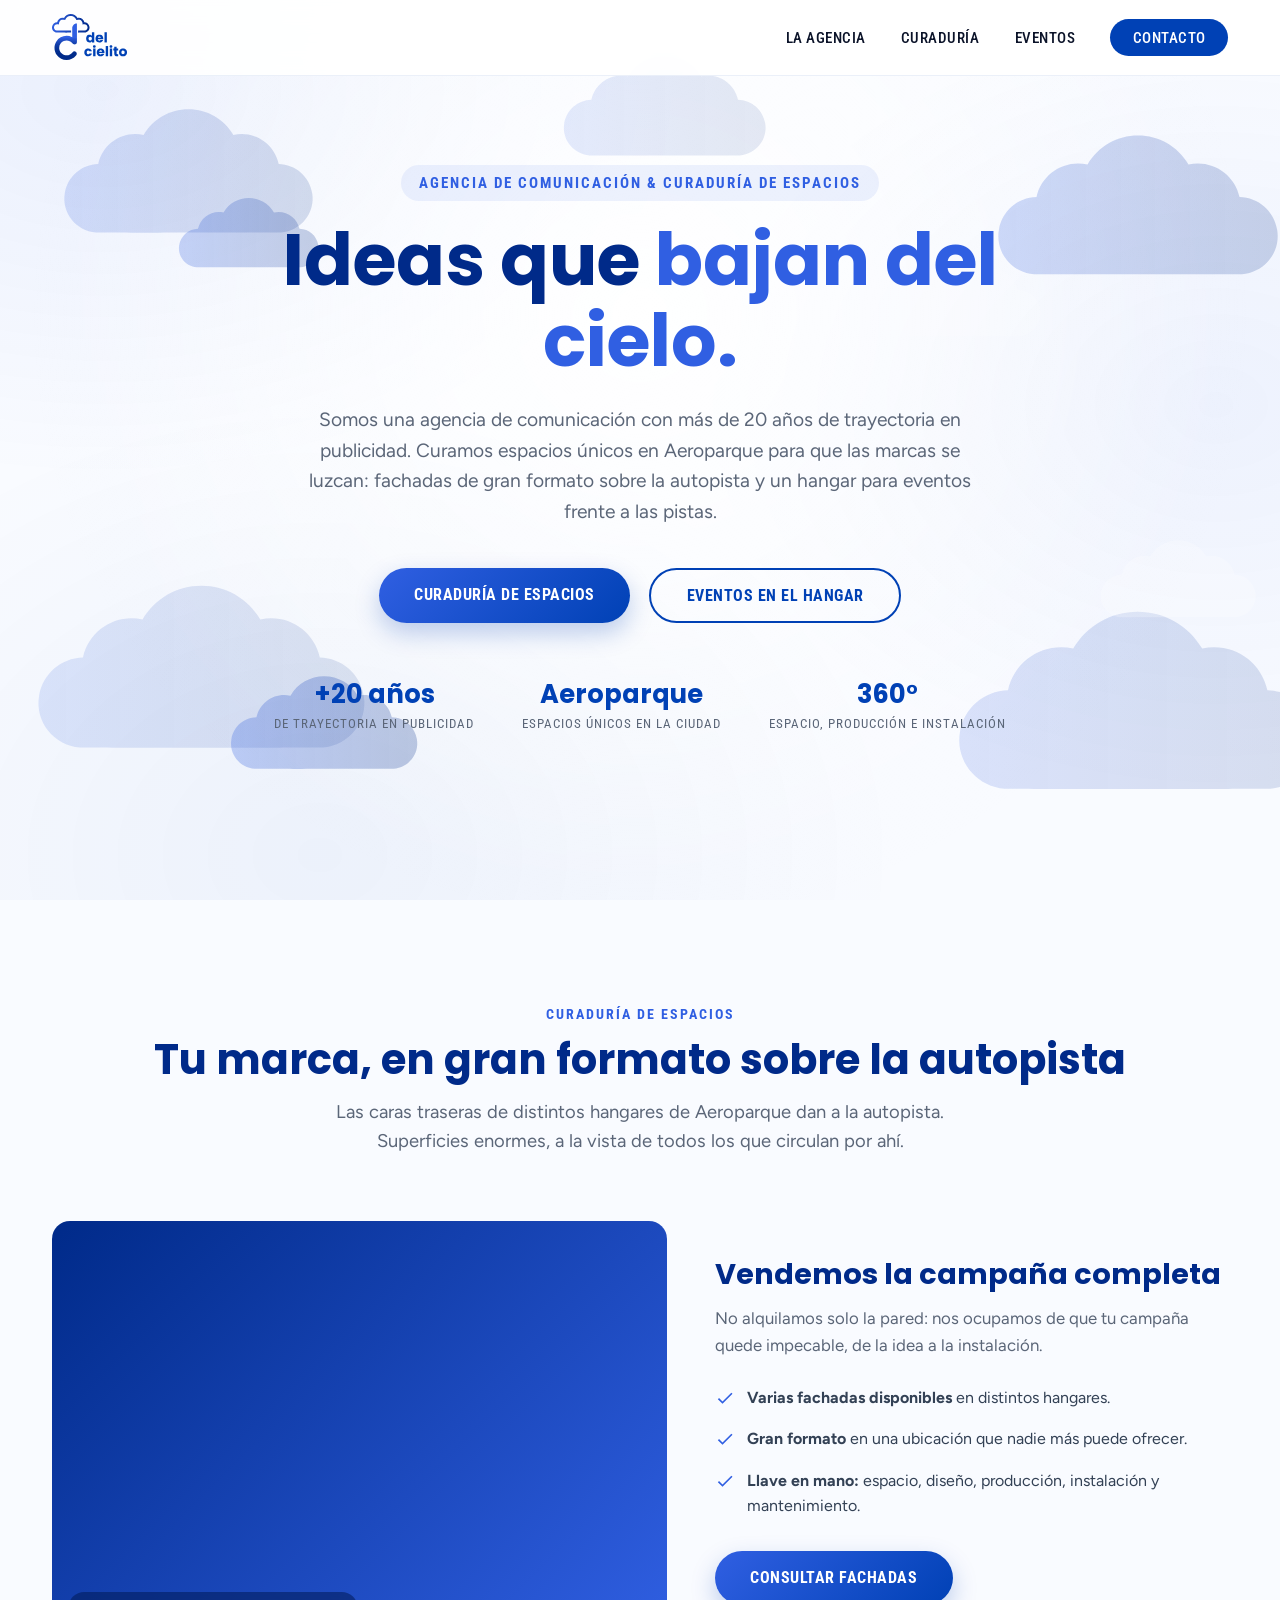
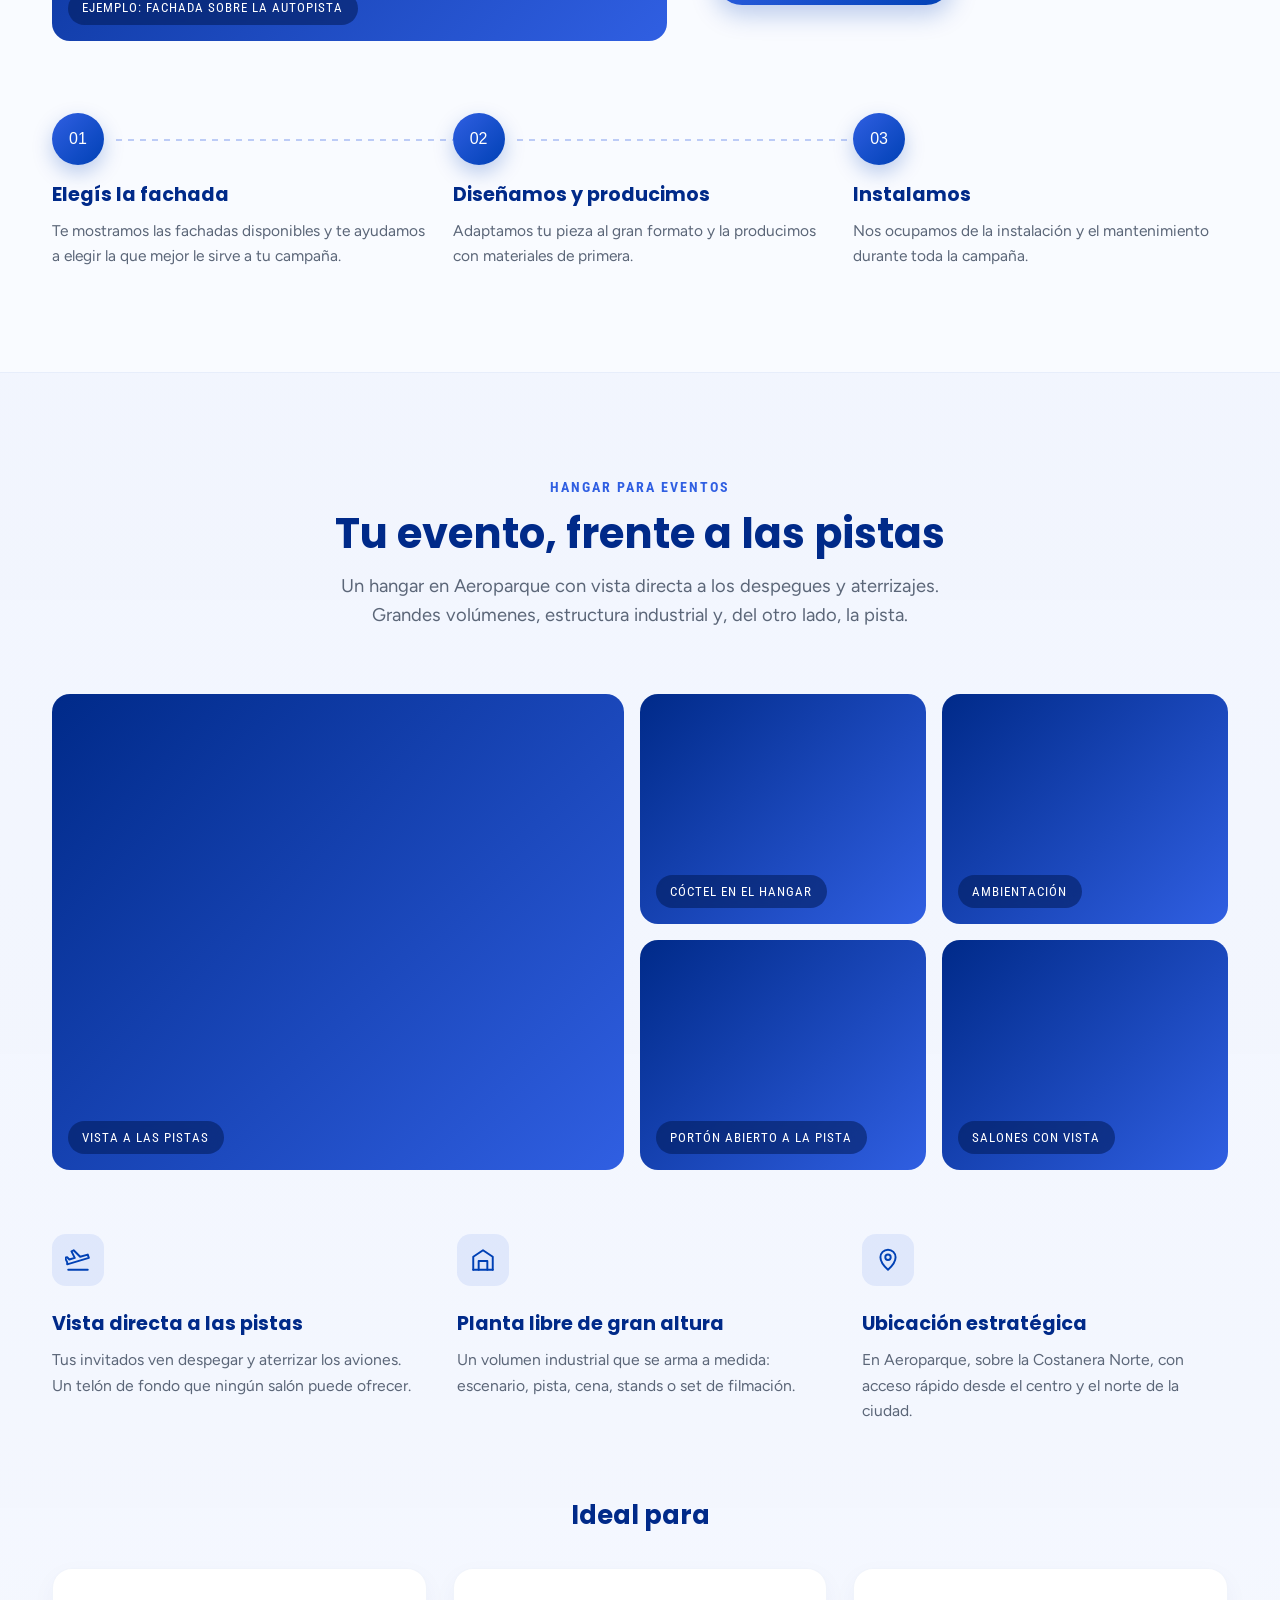
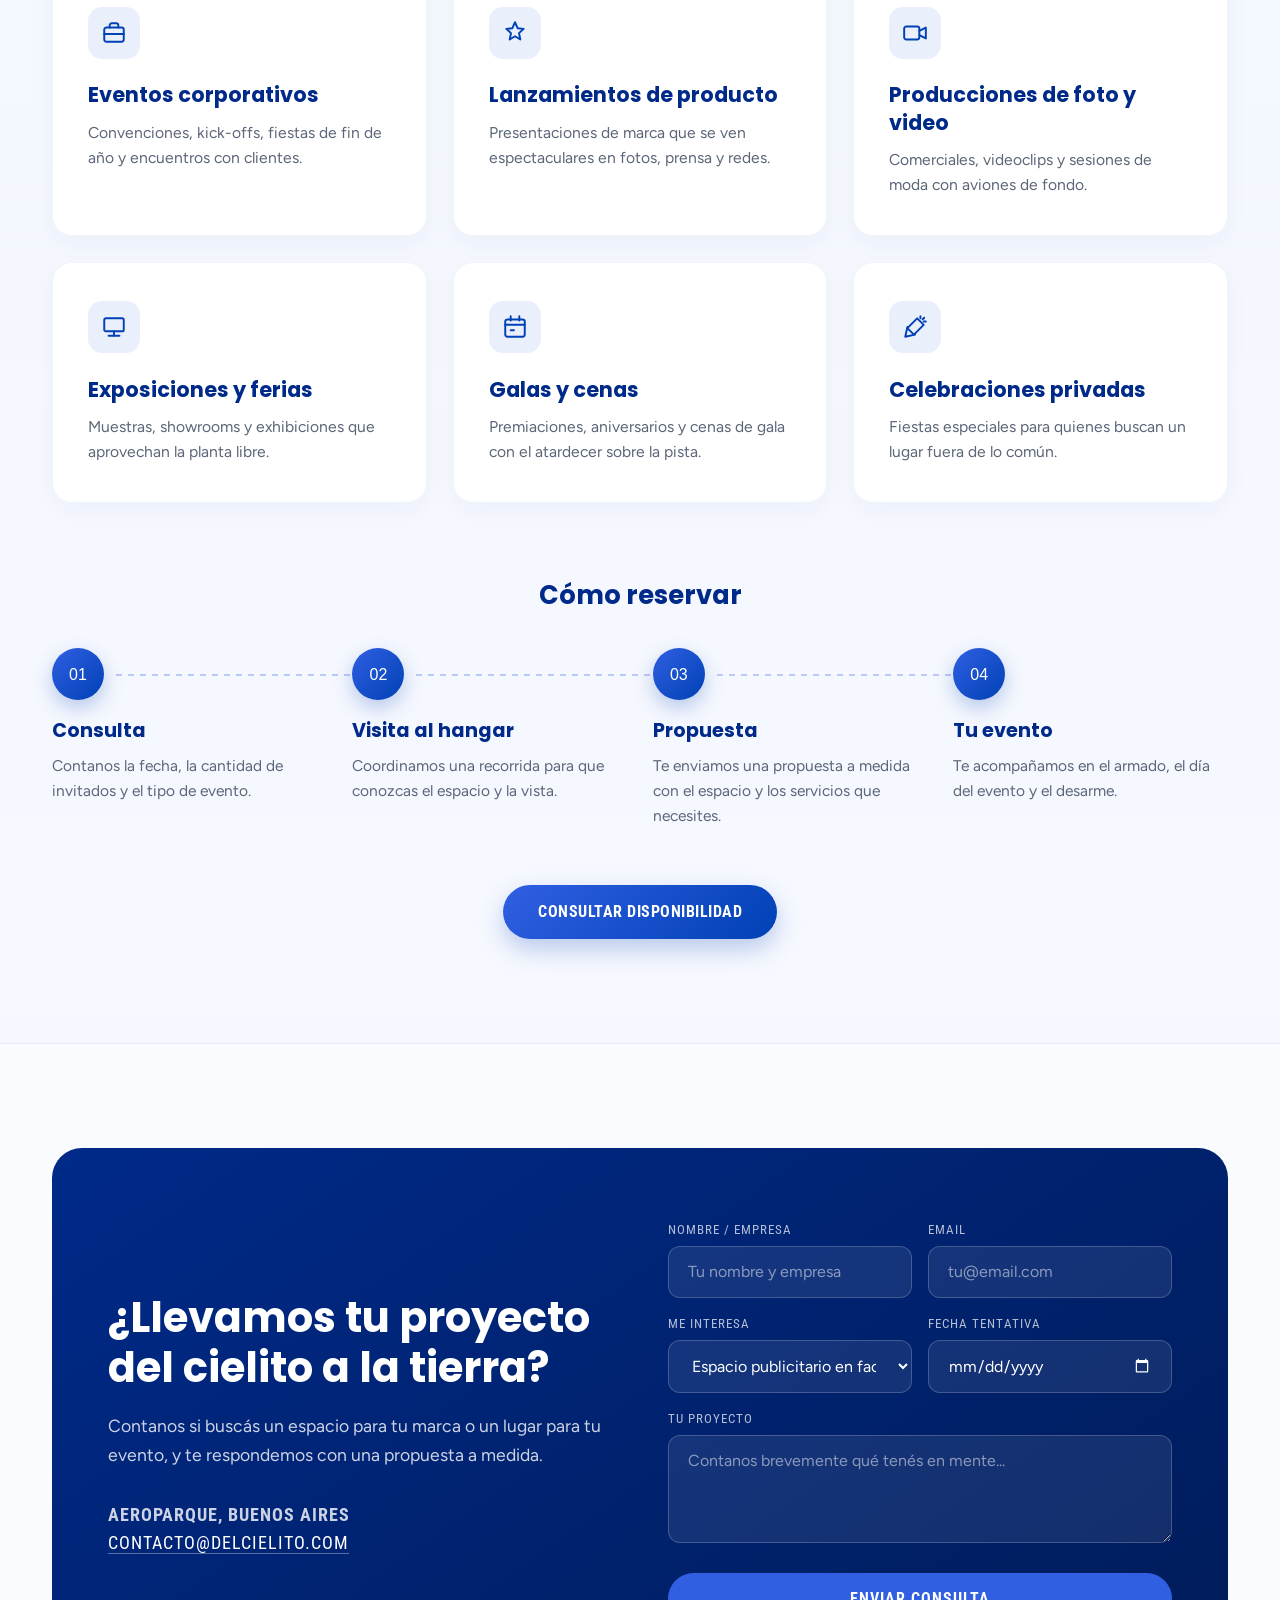
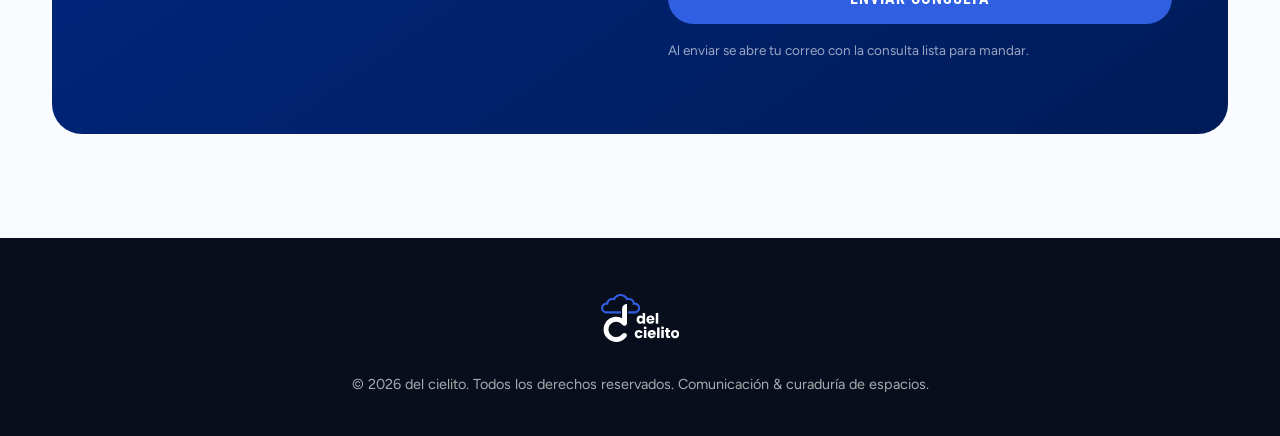
==== commit dedd2b08: "Add files via upload" ====
--- a/index.html
+++ b/index.html
@@ -1,14 +1,15 @@
 <!DOCTYPE html>
 <html lang="es">
+
 <head>
   <meta charset="UTF-8">
   <meta name="viewport" content="width=device-width, initial-scale=1.0">
   <title>del cielito — Agencia de Comunicación & Curaduría de Espacios</title>
-  
-  <!-- Tipografías Oficiales del Manual de Marca -->
+  <meta name="description" content="del cielito, agencia de comunicación y curaduría de espacios en Aeroparque, Buenos Aires: publicidad en gran formato sobre la autopista y hangar para eventos frente a las pistas.">
+
+  <link rel="icon" type="image/png" href="Imagenes/Logo.png">
   <link rel="preconnect" href="https://fonts.googleapis.com">
   <link rel="preconnect" href="https://fonts.gstatic.com" crossorigin>
-  <link rel="icon" type="image/png" href="Imagenes/Logo.png">
   <link href="https://fonts.googleapis.com/css2?family=Figtree:wght@300;400;500;600&family=Poppins:wght@700;800&family=Roboto+Condensed:wght@400;500;700&display=swap" rel="stylesheet">
 
   <style>
@@ -19,22 +20,15 @@
       --c-bg-light: #f4f4f4;
       --c-white: #ffffff;
       --c-dark: #0b1329;
-      --c-gray: #64748b;
-      
+      --c-gray: #5b6678;
+
       --font-title: 'Poppins', sans-serif;
       --font-subtitle: 'Roboto Condensed', sans-serif;
       --font-body: 'Figtree', sans-serif;
     }
 
-    * {
-      box-sizing: border-box;
-      margin: 0;
-      padding: 0;
-    }
-
-    html {
-      scroll-behavior: smooth;
-    }
+    * { box-sizing: border-box; margin: 0; padding: 0; }
+    html { scroll-behavior: smooth; scroll-padding-top: 80px; }
 
     body {
       font-family: var(--font-body);
@@ -44,746 +38,685 @@
       overflow-x: hidden;
     }
 
-    /* ========================================================
-       BARRA DE NAVEGACIÓN
-    ======================================================== */
+    /* ================= NAV ================= */
     header {
-      position: fixed;
-      top: 0;
-      left: 0;
-      width: 100%;
+      position: fixed; top: 0; left: 0; width: 100%;
       background: rgba(255, 255, 255, 0.92);
       backdrop-filter: blur(14px);
       z-index: 1000;
       border-bottom: 1px solid rgba(0, 65, 181, 0.08);
-      transition: all 0.3s ease;
     }
 
     .nav-container {
-      max-width: 1240px;
-      margin: 0 auto;
-      padding: 0.9rem 2rem;
-      display: flex;
-      justify-content: space-between;
-      align-items: center;
-    }
-
-    .brand-logo {
-      display: flex;
-      align-items: center;
-      text-decoration: none;
-    }
-
-    .brand-logo svg {
-      height: 46px;
-      width: auto;
-      display: block;
-    }
-
-    nav ul {
-      display: flex;
-      list-style: none;
-      gap: 2.2rem;
-      align-items: center;
-    }
+      max-width: 1240px; margin: 0 auto; padding: 0.9rem 2rem;
+      display: flex; justify-content: space-between; align-items: center;
+    }
+
+    .brand-logo { display: flex; align-items: center; text-decoration: none; }
+    .brand-logo svg { height: 46px; width: auto; display: block; }
+
+    nav ul { display: flex; list-style: none; gap: 2.2rem; align-items: center; }
 
     nav a {
-      text-decoration: none;
-      color: var(--c-dark);
-      font-family: var(--font-subtitle);
-      font-weight: 500;
-      text-transform: uppercase;
-      font-size: 0.95rem;
-      letter-spacing: 0.5px;
+      text-decoration: none; color: var(--c-dark);
+      font-family: var(--font-subtitle); font-weight: 500;
+      text-transform: uppercase; font-size: 0.95rem; letter-spacing: 0.5px;
       transition: color 0.25s ease;
     }
-
-    nav a:hover {
-      color: var(--c-blue-light);
-    }
+    nav a:hover { color: var(--c-blue-light); }
 
     .btn-nav {
-      background-color: var(--c-blue-cobalt);
-      color: var(--c-white) !important;
-      padding: 0.6rem 1.4rem;
-      border-radius: 50px;
+      background-color: var(--c-blue-cobalt); color: var(--c-white) !important;
+      padding: 0.6rem 1.4rem; border-radius: 50px;
       transition: background 0.3s ease, transform 0.2s ease !important;
     }
-
-    .btn-nav:hover {
-      background-color: var(--c-blue-light);
-      transform: translateY(-2px);
-    }
-
-    /* ========================================================
-       HERO INTERACTIVO CON SVG CLOUDS
-    ======================================================== */
+    .btn-nav:hover { background-color: var(--c-blue-light); transform: translateY(-2px); }
+
+    .menu-toggle {
+      display: none; background: none; border: none; cursor: pointer;
+      width: 44px; height: 44px; align-items: center; justify-content: center;
+    }
+    .menu-toggle span, .menu-toggle span::before, .menu-toggle span::after {
+      display: block; width: 24px; height: 2px; background: var(--c-blue-deep);
+      position: relative; transition: transform 0.3s ease, background 0.3s ease;
+    }
+    .menu-toggle span::before, .menu-toggle span::after { content: ""; position: absolute; left: 0; }
+    .menu-toggle span::before { top: -7px; }
+    .menu-toggle span::after { top: 7px; }
+    .menu-open .menu-toggle span { background: transparent; }
+    .menu-open .menu-toggle span::before { transform: translateY(7px) rotate(45deg); }
+    .menu-open .menu-toggle span::after { transform: translateY(-7px) rotate(-45deg); }
+
+    /* ================= HERO ================= */
     .hero {
-      position: relative;
-      height: 100vh;
-      min-height: 720px;
-      display: flex;
-      align-items: center;
-      justify-content: center;
+      position: relative; height: 100vh; min-height: 720px;
+      display: flex; align-items: center; justify-content: center;
       overflow: hidden;
       background: radial-gradient(circle at 50% 30%, #ffffff 0%, #f0f4fd 100%);
     }
 
-    #cloudCanvas {
-      position: absolute;
-      top: 0;
-      left: 0;
-      width: 100%;
-      height: 100%;
-      z-index: 1;
-    }
+    #cloudCanvas { position: absolute; inset: 0; width: 100%; height: 100%; z-index: 1; }
 
     .hero-content {
-      position: relative;
-      z-index: 2;
-      text-align: center;
-      max-width: 900px;
-      padding: 0 1.5rem;
-      pointer-events: none;
-    }
-
-    .hero-content * {
-      pointer-events: auto;
-    }
+      position: relative; z-index: 2; text-align: center;
+      max-width: 920px; padding: 0 1.5rem; pointer-events: none;
+    }
+    .hero-content * { pointer-events: auto; }
 
     .eyebrow {
-      display: inline-block;
-      font-family: var(--font-subtitle);
-      text-transform: uppercase;
-      font-weight: 700;
-      font-size: 0.95rem;
-      color: var(--c-blue-light);
-      letter-spacing: 2px;
-      margin-bottom: 1.2rem;
-      background: rgba(48, 95, 226, 0.08);
-      padding: 6px 18px;
-      border-radius: 50px;
+      display: inline-block; font-family: var(--font-subtitle);
+      text-transform: uppercase; font-weight: 700; font-size: 0.95rem;
+      color: var(--c-blue-light); letter-spacing: 2px; margin-bottom: 1.2rem;
+      background: rgba(48, 95, 226, 0.08); padding: 6px 18px; border-radius: 50px;
     }
 
     .hero h1 {
       font-family: var(--font-title);
-      font-size: clamp(2.4rem, 5.2vw, 4.3rem);
-      line-height: 1.15;
-      color: var(--c-blue-deep);
-      margin-bottom: 1.5rem;
-    }
+      font-size: clamp(2.4rem, 5.6vw, 4.6rem);
+      line-height: 1.12; color: var(--c-blue-deep); margin-bottom: 1.5rem;
+    }
+    .hero h1 em { font-style: normal; color: var(--c-blue-light); }
 
     .hero p {
-      font-size: 1.2rem;
-      color: var(--c-gray);
-      margin-bottom: 2.5rem;
-      max-width: 680px;
-      margin-inline: auto;
-    }
-
-    .hero-cta-group {
-      display: flex;
-      gap: 1.2rem;
-      justify-content: center;
-    }
-
+      font-size: 1.2rem; color: var(--c-gray); margin-bottom: 2.5rem;
+      max-width: 680px; margin-inline: auto;
+    }
+
+    .hero-cta-group { display: flex; gap: 1.2rem; justify-content: center; flex-wrap: wrap; }
+
+    .btn-primary, .btn-secondary {
+      text-decoration: none; padding: 0.9rem 2.2rem; border-radius: 50px;
+      font-family: var(--font-subtitle); text-transform: uppercase;
+      font-weight: 700; letter-spacing: 0.5px; transition: all 0.3s ease;
+    }
     .btn-primary {
       background: linear-gradient(135deg, var(--c-blue-light), var(--c-blue-cobalt));
-      color: var(--c-white);
-      text-decoration: none;
-      padding: 0.9rem 2.2rem;
-      border-radius: 50px;
-      font-family: var(--font-subtitle);
-      text-transform: uppercase;
-      font-weight: 700;
-      letter-spacing: 0.5px;
-      transition: all 0.3s ease;
-      box-shadow: 0 10px 25px rgba(0, 65, 181, 0.25);
-    }
-
-    .btn-primary:hover {
-      transform: translateY(-3px);
-      box-shadow: 0 15px 35px rgba(0, 65, 181, 0.35);
-    }
-
-    .btn-secondary {
-      background: transparent;
-      border: 2px solid var(--c-blue-cobalt);
-      color: var(--c-blue-cobalt);
-      text-decoration: none;
-      padding: 0.85rem 2.2rem;
-      border-radius: 50px;
-      font-family: var(--font-subtitle);
-      text-transform: uppercase;
-      font-weight: 700;
-      letter-spacing: 0.5px;
-      transition: all 0.3s ease;
-    }
-
-    .btn-secondary:hover {
-      background: var(--c-blue-cobalt);
-      color: var(--c-white);
-      transform: translateY(-3px);
-    }
-
-    /* ========================================================
-       SECCIÓN: CURADURÍA DE ESPACIOS
-    ======================================================== */
-    .section {
-      padding: 6.5rem 2rem;
-      max-width: 1240px;
-      margin: 0 auto;
-    }
-
-    .section-header {
-      text-align: center;
-      margin-bottom: 4rem;
-    }
-
+      color: var(--c-white); box-shadow: 0 10px 25px rgba(0, 65, 181, 0.25);
+    }
+    .btn-primary:hover { transform: translateY(-3px); box-shadow: 0 15px 35px rgba(0, 65, 181, 0.35); }
+    .btn-secondary { border: 2px solid var(--c-blue-cobalt); color: var(--c-blue-cobalt); padding: 0.8rem 2.2rem; }
+    .btn-secondary:hover { background: var(--c-blue-cobalt); color: var(--c-white); transform: translateY(-3px); }
+
+    .hero-stats {
+      display: flex; justify-content: center; gap: 3rem; margin-top: 3.5rem; flex-wrap: wrap;
+    }
+    .hero-stats div { text-align: center; }
+    .hero-stats strong {
+      display: block; font-family: var(--font-title); font-size: 1.6rem; color: var(--c-blue-cobalt); line-height: 1.2;
+    }
+    .hero-stats span {
+      font-family: var(--font-subtitle); text-transform: uppercase; letter-spacing: 1px;
+      font-size: 0.8rem; color: var(--c-gray);
+    }
+
+    /* ================= SECCIONES ================= */
+    .section { padding: 6.5rem 2rem; max-width: 1240px; margin: 0 auto; }
+    .section-white { background: #ffffff; border-top: 1px solid rgba(0,0,0,0.03); border-bottom: 1px solid rgba(0,0,0,0.03); }
+
+    .section-header { text-align: center; margin-bottom: 4rem; }
+    .section-kicker {
+      font-family: var(--font-subtitle); text-transform: uppercase; letter-spacing: 2px;
+      font-weight: 700; font-size: 0.85rem; color: var(--c-blue-light); display: block; margin-bottom: 0.6rem;
+    }
     .section-header h2 {
-      font-family: var(--font-title);
-      font-size: 2.6rem;
-      color: var(--c-blue-deep);
-      margin-bottom: 0.8rem;
-    }
-
-    .section-header p {
-      font-size: 1.15rem;
-      color: var(--c-gray);
-      max-width: 650px;
-      margin: 0 auto;
-    }
-
-    .curaduria-grid {
-      display: grid;
-      grid-template-columns: 1fr 1fr;
-      gap: 3.5rem;
-      align-items: center;
-    }
+      font-family: var(--font-title); font-size: clamp(2rem, 3.6vw, 2.6rem);
+      color: var(--c-blue-deep); margin-bottom: 0.8rem; line-height: 1.2;
+    }
+    .section-header p { font-size: 1.15rem; color: var(--c-gray); max-width: 660px; margin: 0 auto; }
+
+    /* ---- Eventos ---- */
+    .events-grid { display: grid; grid-template-columns: repeat(3, 1fr); gap: 1.6rem; }
+
+    .event-card {
+      background: var(--c-bg-light); padding: 2.4rem 2.2rem; border-radius: 20px;
+      border: 1px solid transparent; transition: transform 0.3s ease, box-shadow 0.3s ease, background 0.3s ease;
+      position: relative; overflow: hidden;
+    }
+    .event-card:hover {
+      transform: translateY(-6px); border-color: rgba(48, 95, 226, 0.25);
+      box-shadow: 0 15px 35px rgba(0, 65, 181, 0.08); background: #ffffff;
+    }
+    .event-num {
+      position: absolute; top: 1.4rem; right: 1.6rem;
+      font-family: var(--font-title); font-size: 2.6rem; color: rgba(48, 95, 226, 0.09); line-height: 1;
+    }
+    .icon-box {
+      width: 52px; height: 52px; background: rgba(48, 95, 226, 0.1); border-radius: 14px;
+      display: flex; align-items: center; justify-content: center; margin-bottom: 1.4rem;
+    }
+    .icon-box svg { width: 26px; height: 26px; fill: none; stroke: var(--c-blue-cobalt); stroke-width: 1.8; stroke-linecap: round; stroke-linejoin: round; }
+    .event-card h3 { font-family: var(--font-title); font-size: 1.3rem; color: var(--c-blue-deep); margin-bottom: 0.7rem; line-height: 1.3; }
+    .event-card p { color: var(--c-gray); font-size: 0.98rem; }
+
+    /* ---- Curaduría ---- */
+    .curaduria-grid { display: grid; grid-template-columns: 1fr 1fr; gap: 3.5rem; align-items: stretch; }
 
     .curaduria-box {
-      background: var(--c-white);
-      padding: 3rem;
-      border-radius: 24px;
-      box-shadow: 0 12px 35px rgba(0, 0, 0, 0.04);
-      border: 1px solid rgba(0, 65, 181, 0.06);
-    }
-
-    .curaduria-box h3 {
-      font-family: var(--font-title);
-      color: var(--c-blue-cobalt);
-      font-size: 1.8rem;
-      margin-bottom: 1.2rem;
-    }
-
-    .curaduria-features {
-      list-style: none;
-      margin-top: 1.5rem;
-    }
-
-    .curaduria-features li {
-      margin-bottom: 1rem;
-      display: flex;
-      align-items: flex-start;
-      gap: 12px;
-      color: #334155;
-    }
-
-    .curaduria-features svg {
-      width: 20px;
-      height: 20px;
-      fill: var(--c-blue-light);
-      flex-shrink: 0;
-      margin-top: 3px;
-    }
+      background: var(--c-white); padding: 3rem; border-radius: 24px;
+      box-shadow: 0 12px 35px rgba(0, 0, 0, 0.04); border: 1px solid rgba(0, 65, 181, 0.06);
+    }
+    .curaduria-box h3 { font-family: var(--font-title); color: var(--c-blue-cobalt); font-size: 1.8rem; margin-bottom: 1.2rem; line-height: 1.25; }
+    .curaduria-box > p { color: #334155; }
+
+    .feature-list { list-style: none; margin-top: 1.6rem; }
+    .feature-list li { margin-bottom: 1rem; display: flex; align-items: flex-start; gap: 12px; color: #334155; }
+    .feature-list svg { width: 20px; height: 20px; fill: var(--c-blue-light); flex-shrink: 0; margin-top: 3px; }
 
     .curaduria-visual {
-      position: relative;
-      background: linear-gradient(145deg, var(--c-blue-deep), var(--c-blue-cobalt));
-      border-radius: 24px;
-      padding: 3.5rem 3rem;
-      color: var(--c-white);
-      min-height: 430px;
-      display: flex;
-      flex-direction: column;
-      justify-content: flex-end;
-      overflow: hidden;
-    }
-
+      position: relative; background: linear-gradient(145deg, var(--c-blue-deep), var(--c-blue-cobalt));
+      border-radius: 24px; padding: 3.5rem 3rem; color: var(--c-white); min-height: 430px;
+      display: flex; flex-direction: column; justify-content: flex-end; overflow: hidden;
+    }
     .curaduria-visual::after {
-      content: "";
-      position: absolute;
-      top: -30%;
-      right: -30%;
-      width: 350px;
-      height: 350px;
-      background: radial-gradient(circle, rgba(48, 95, 226, 0.4), transparent 70%);
-      pointer-events: none;
-    }
-
-    .curaduria-visual h4 {
-      font-family: var(--font-title);
-      font-size: 2.1rem;
-      line-height: 1.2;
-      margin-bottom: 0.8rem;
-    }
-
+      content: ""; position: absolute; top: -30%; right: -30%; width: 350px; height: 350px;
+      background: radial-gradient(circle, rgba(48, 95, 226, 0.45), transparent 70%); pointer-events: none;
+    }
+    .curaduria-visual h4 { font-family: var(--font-title); font-size: 2.1rem; line-height: 1.2; margin-bottom: 0.8rem; position: relative; }
+    .curaduria-visual p { position: relative; color: rgba(255,255,255,0.85); }
     .curaduria-badge {
-      position: absolute;
-      top: 2rem;
-      right: 2rem;
-      background: rgba(255, 255, 255, 0.15);
-      backdrop-filter: blur(10px);
-      padding: 8px 18px;
-      border-radius: 50px;
-      font-family: var(--font-subtitle);
-      font-size: 0.85rem;
-      letter-spacing: 1px;
-    }
-
-    /* ========================================================
-       SECCIÓN: SERVICIOS
-    ======================================================== */
-    .services-bg {
-      background: #ffffff;
-      border-top: 1px solid rgba(0,0,0,0.03);
-      border-bottom: 1px solid rgba(0,0,0,0.03);
-    }
-
-    .services-cards {
-      display: grid;
-      grid-template-columns: repeat(auto-fit, minmax(320px, 1fr));
-      gap: 2rem;
-    }
-
-    .service-card {
-      background: var(--c-bg-light);
-      padding: 2.6rem;
-      border-radius: 20px;
+      position: absolute; top: 2rem; left: 3rem; background: rgba(255, 255, 255, 0.15);
+      backdrop-filter: blur(10px); padding: 8px 18px; border-radius: 50px;
+      font-family: var(--font-subtitle); font-size: 0.85rem; letter-spacing: 1px; text-transform: uppercase;
+    }
+
+    /* ---- Proceso ---- */
+    .process-grid { display: grid; grid-template-columns: repeat(4, 1fr); gap: 1.6rem; counter-reset: step; position: relative; }
+    .process-step { position: relative; padding-top: 4.2rem; }
+    .process-step::before {
+      counter-increment: step; content: "0" counter(step);
+      position: absolute; top: 0; left: 0; width: 52px; height: 52px; border-radius: 50%;
+      background: linear-gradient(135deg, var(--c-blue-light), var(--c-blue-cobalt)); color: #fff;
+      font-family: var(--font-title); font-size: 1rem; display: flex; align-items: center; justify-content: center;
+      box-shadow: 0 8px 20px rgba(0, 65, 181, 0.25);
+    }
+    .process-step::after {
+      content: ""; position: absolute; top: 26px; left: 64px; right: -1.6rem; height: 2px;
+      background: repeating-linear-gradient(90deg, rgba(48,95,226,0.3) 0 6px, transparent 6px 12px);
+    }
+    .process-step:last-child::after { display: none; }
+    .process-step h3 { font-family: var(--font-title); color: var(--c-blue-deep); font-size: 1.2rem; margin-bottom: 0.5rem; }
+    .process-step p { color: var(--c-gray); font-size: 0.97rem; }
+
+    /* ---- Llave en mano ---- */
+    .turnkey {
+      margin-top: 5rem; background: var(--c-bg-light); border-radius: 24px; padding: 3rem;
+      display: grid; grid-template-columns: 1fr 2fr; gap: 3rem; align-items: center;
+    }
+    .turnkey h3 { font-family: var(--font-title); color: var(--c-blue-deep); font-size: 1.7rem; line-height: 1.25; margin-bottom: 0.6rem; }
+    .turnkey > div > p { color: var(--c-gray); }
+    .chips { display: flex; flex-wrap: wrap; gap: 0.7rem; }
+    .chips span {
+      background: #fff; border: 1px solid rgba(0, 65, 181, 0.14); color: var(--c-blue-cobalt);
+      padding: 0.55rem 1.1rem; border-radius: 50px; font-family: var(--font-subtitle); font-weight: 500; font-size: 0.95rem;
+    }
+
+
+
+    #eventos .event-card { background: #ffffff; box-shadow: 0 8px 24px rgba(0,0,0,0.03); }
+    /* ---- Galería ---- */
+    .gallery { display: grid; grid-template-columns: 2fr 1fr 1fr; grid-template-rows: 230px 230px; gap: 1rem; margin-bottom: 4rem; }
+    .ph {
+      position: relative; border-radius: 18px; overflow: hidden;
+      background: linear-gradient(135deg, var(--c-blue-deep) 0%, var(--c-blue-light) 100%);
+    }
+    .ph-main { grid-row: span 2; }
+    .ph img { position: absolute; inset: 0; width: 100%; height: 100%; object-fit: cover; transition: transform 0.6s ease; }
+    .ph:hover img { transform: scale(1.04); }
+    .ph figcaption {
+      position: absolute; left: 1rem; bottom: 1rem; z-index: 1;
+      background: rgba(0, 27, 87, 0.55); backdrop-filter: blur(8px); color: #fff;
+      padding: 0.4rem 0.9rem; border-radius: 50px; font-family: var(--font-subtitle);
+      font-size: 0.8rem; letter-spacing: 1px; text-transform: uppercase;
+    }
+    .space-features { display: grid; grid-template-columns: repeat(3, 1fr); gap: 2.4rem; }
+    .sf h3 { font-family: var(--font-title); color: var(--c-blue-deep); font-size: 1.2rem; margin-bottom: 0.5rem; }
+    .sf p { color: var(--c-gray); font-size: 0.98rem; }
+    .curaduria-box .section-kicker { margin-bottom: 0.4rem; }
+    @media (max-width: 900px) {
+      .gallery { grid-template-columns: 1fr 1fr; grid-template-rows: 260px 170px 170px; }
+      .ph-main { grid-column: span 2; grid-row: auto; }
+      .space-features { grid-template-columns: 1fr; gap: 1.8rem; }
+    }
+
+
+
+    /* ---- Espacios ---- */
+    .spaces-grid { display: grid; grid-template-columns: 1fr 1fr; gap: 2rem; }
+    .space-card {
+      background: var(--c-bg-light); border-radius: 24px; overflow: hidden;
+      border: 1px solid rgba(0, 65, 181, 0.06); display: flex; flex-direction: column;
       transition: transform 0.3s ease, box-shadow 0.3s ease;
-      border: 1px solid transparent;
-    }
-
-    .service-card:hover {
-      transform: translateY(-6px);
-      border-color: rgba(48, 95, 226, 0.25);
-      box-shadow: 0 15px 35px rgba(0, 65, 181, 0.08);
-      background: #ffffff;
-    }
-
-    .service-icon {
-      width: 52px;
-      height: 52px;
-      background: rgba(48, 95, 226, 0.1);
-      border-radius: 14px;
-      display: flex;
-      align-items: center;
-      justify-content: center;
-      margin-bottom: 1.5rem;
-    }
-
-    .service-icon svg {
-      width: 26px;
-      height: 26px;
-      fill: var(--c-blue-cobalt);
-    }
-
-    .service-card h3 {
-      font-family: var(--font-title);
-      font-size: 1.35rem;
-      color: var(--c-blue-deep);
-      margin-bottom: 0.8rem;
-    }
-
-    .service-card p {
-      color: var(--c-gray);
-      font-size: 0.98rem;
-    }
-
-    /* ========================================================
-       SECCIÓN: PROYECTOS / EXPERIENCIA
-    ======================================================== */
-    .portfolio-grid {
-      display: grid;
-      grid-template-columns: repeat(auto-fit, minmax(340px, 1fr));
-      gap: 2rem;
-    }
-
-    .project-card {
-      background: var(--c-white);
-      border-radius: 20px;
-      overflow: hidden;
-      box-shadow: 0 8px 24px rgba(0,0,0,0.04);
-      transition: all 0.3s ease;
-    }
-
-    .project-card:hover {
-      transform: translateY(-5px);
-      box-shadow: 0 16px 36px rgba(0, 65, 181, 0.1);
-    }
-
-    .project-img-placeholder {
-      height: 230px;
-      background: linear-gradient(135deg, var(--c-blue-deep) 0%, var(--c-blue-light) 100%);
-      display: flex;
-      align-items: center;
-      justify-content: center;
-      color: rgba(255,255,255,0.8);
-      font-family: var(--font-subtitle);
-      font-size: 1.1rem;
-      letter-spacing: 1px;
-    }
-
-    .project-body {
-      padding: 1.8rem;
-    }
-
-    .project-tag {
-      font-family: var(--font-subtitle);
-      color: var(--c-blue-light);
-      font-weight: 700;
-      font-size: 0.85rem;
-      text-transform: uppercase;
-      letter-spacing: 1px;
-    }
-
-    .project-body h3 {
-      font-family: var(--font-title);
-      color: var(--c-blue-deep);
-      font-size: 1.3rem;
-      margin: 0.4rem 0 0.8rem 0;
-    }
-
-    /* ========================================================
-       SECCIÓN: CONTACTO
-    ======================================================== */
+    }
+    .space-card:hover { transform: translateY(-5px); box-shadow: 0 16px 36px rgba(0, 65, 181, 0.1); }
+    .space-ph { height: 260px; border-radius: 0; }
+    .space-body { padding: 2.2rem; display: flex; flex-direction: column; flex: 1; }
+    .space-body h3 { font-family: var(--font-title); color: var(--c-blue-deep); font-size: 1.5rem; margin-bottom: 0.6rem; }
+    .space-body > p { color: var(--c-gray); }
+    .space-body .feature-list { margin-top: 1.2rem; margin-bottom: 1rem; }
+    .space-link {
+      margin-top: auto; font-family: var(--font-subtitle); font-weight: 700; text-transform: uppercase;
+      letter-spacing: 1px; color: var(--c-blue-cobalt); text-decoration: none; font-size: 0.95rem;
+    }
+    .space-link:hover { color: var(--c-blue-light); }
+    #curaduria .turnkey { margin-top: 3rem; }
+    @media (max-width: 900px) { .spaces-grid { grid-template-columns: 1fr; } }
+    @media (max-width: 640px) { .space-body { padding: 1.6rem; } .space-ph { height: 210px; } }
+
+
+
+    /* ---- Fondo con tinte azul sutil ---- */
+    body { background-color: #f9fbff; }
+    body::before {
+      content: ""; position: fixed; inset: 0; z-index: -1; pointer-events: none;
+      background:
+        radial-gradient(900px 600px at 8% 10%, rgba(48, 95, 226, 0.07), transparent 65%),
+        radial-gradient(800px 600px at 95% 45%, rgba(48, 95, 226, 0.06), transparent 65%),
+        radial-gradient(900px 700px at 25% 95%, rgba(0, 65, 181, 0.05), transparent 65%);
+    }
+    .hero { background: radial-gradient(circle at 50% 35%, rgba(255,255,255,0.9) 0%, rgba(255,255,255,0) 70%); }
+    .band { position: relative; }
+    .band-alt { background: linear-gradient(180deg, rgba(48, 95, 226, 0.035), rgba(48, 95, 226, 0.015)); border-top: 1px solid rgba(0, 65, 181, 0.06); border-bottom: 1px solid rgba(0, 65, 181, 0.06); }
+    .event-card, #eventos .event-card { background: #ffffff; box-shadow: 0 8px 24px rgba(0, 42, 137, 0.04); border: 1px solid rgba(0, 65, 181, 0.06); }
+    .event-card:hover { background: #ffffff; }
+
+    /* ---- Publicidad ---- */
+    .split { display: grid; grid-template-columns: 1.2fr 1fr; gap: 3rem; align-items: center; margin-bottom: 4.5rem; }
+    .split-ph { min-height: 420px; height: 100%; }
+    .split-body h3 { font-family: var(--font-title); color: var(--c-blue-deep); font-size: 1.8rem; line-height: 1.25; margin-bottom: 0.8rem; }
+    .split-body > p { color: var(--c-gray); font-size: 1.05rem; }
+    .split-body .feature-list { margin: 1.6rem 0 2rem; }
+    .split-body .btn-primary { display: inline-block; }
+    .steps-3 { grid-template-columns: repeat(3, 1fr); }
+
+    .sub-title { font-family: var(--font-title); color: var(--c-blue-deep); font-size: 1.6rem; text-align: center; margin: 4.5rem 0 2rem; }
+    .center-cta { text-align: center; margin-top: 3.5rem; }
+    .center-cta .btn-primary { display: inline-block; }
+    @media (max-width: 1000px) { .steps-3 { grid-template-columns: 1fr 1fr 1fr; } }
+    @media (max-width: 900px) { .split { grid-template-columns: 1fr; } .split-ph { min-height: 260px; } }
+    @media (max-width: 640px) { .steps-3 { grid-template-columns: 1fr; } .sub-title { margin-top: 3.5rem; } }
+
+    /* ================= CONTACTO ================= */
     .contact-wrapper {
-      background: linear-gradient(145deg, var(--c-blue-deep), #001b57);
-      border-radius: 30px;
-      padding: 4.5rem 3.5rem;
-      color: var(--c-white);
-      display: grid;
-      grid-template-columns: 1fr 1fr;
-      gap: 3.5rem;
-      align-items: center;
-    }
-
-    .contact-info h2 {
-      font-family: var(--font-title);
-      font-size: 2.6rem;
-      line-height: 1.2;
-      margin-bottom: 1.2rem;
-    }
-
-    .contact-info p {
-      color: rgba(255,255,255,0.8);
-      font-size: 1.1rem;
-      margin-bottom: 2rem;
-    }
-
-    .contact-form {
-      display: flex;
-      flex-direction: column;
-      gap: 1.2rem;
-    }
-
-    .form-group input,
-    .form-group textarea,
-    .form-group select {
-      width: 100%;
-      padding: 1rem 1.2rem;
-      border-radius: 12px;
-      border: 1px solid rgba(255, 255, 255, 0.2);
-      background: rgba(255, 255, 255, 0.08);
-      color: var(--c-white);
-      font-family: var(--font-body);
-      font-size: 1rem;
-      outline: none;
+      background: linear-gradient(145deg, var(--c-blue-deep), #001b57); border-radius: 30px;
+      padding: 4.5rem 3.5rem; color: var(--c-white);
+      display: grid; grid-template-columns: 1fr 1fr; gap: 3.5rem; align-items: center;
+    }
+    .contact-info h2 { font-family: var(--font-title); font-size: clamp(2rem, 3.6vw, 2.6rem); line-height: 1.2; margin-bottom: 1.2rem; }
+    .contact-info p { color: rgba(255, 255, 255, 0.8); font-size: 1.1rem; margin-bottom: 2rem; }
+    .contact-data { font-family: var(--font-subtitle); letter-spacing: 1px; }
+    .contact-data a { color: #fff; text-decoration: none; border-bottom: 1px solid rgba(255,255,255,0.35); }
+
+    .contact-form { display: flex; flex-direction: column; gap: 1rem; }
+    .form-row { display: grid; grid-template-columns: 1fr 1fr; gap: 1rem; }
+    .form-group label {
+      display: block; font-family: var(--font-subtitle); font-size: 0.8rem; text-transform: uppercase;
+      letter-spacing: 1px; color: rgba(255,255,255,0.7); margin-bottom: 0.35rem;
+    }
+    .form-group input, .form-group textarea, .form-group select {
+      width: 100%; padding: 0.95rem 1.2rem; border-radius: 12px;
+      border: 1px solid rgba(255, 255, 255, 0.2); background: rgba(255, 255, 255, 0.08);
+      color: var(--c-white); font-family: var(--font-body); font-size: 1rem; outline: none;
       transition: border 0.3s ease, background 0.3s ease;
     }
-
-    .form-group input:focus,
-    .form-group textarea:focus,
-    .form-group select:focus {
-      border-color: var(--c-blue-light);
-      background: rgba(255, 255, 255, 0.15);
-    }
-
-    .form-group select option {
-      background: var(--c-blue-deep);
-      color: #fff;
-    }
+    .form-group input::placeholder, .form-group textarea::placeholder { color: rgba(255,255,255,0.5); }
+    .form-group input:focus, .form-group textarea:focus, .form-group select:focus {
+      border-color: var(--c-blue-light); background: rgba(255, 255, 255, 0.15);
+    }
+    .form-group select option { background: var(--c-blue-deep); color: #fff; }
+    .form-group input[type="date"] { color-scheme: dark; }
 
     .btn-submit {
-      background: var(--c-blue-light);
-      color: var(--c-white);
-      border: none;
-      padding: 1rem 2rem;
-      border-radius: 50px;
-      font-family: var(--font-subtitle);
-      font-weight: 700;
-      text-transform: uppercase;
-      font-size: 1rem;
-      letter-spacing: 1px;
-      cursor: pointer;
-      transition: background 0.3s ease, transform 0.2s ease;
-    }
-
-    .btn-submit:hover {
-      background: #4a74ef;
-      transform: translateY(-2px);
-    }
-
-    /* ========================================================
-       FOOTER
-    ======================================================== */
-    footer {
-      background: #080e1b;
-      color: rgba(255,255,255,0.65);
-      padding: 3.5rem 2rem 2.5rem 2rem;
-      text-align: center;
-      font-size: 0.9rem;
-    }
-
-    .footer-content {
-      max-width: 1240px;
-      margin: 0 auto;
-      display: flex;
-      flex-direction: column;
-      align-items: center;
-      gap: 1.5rem;
-    }
-
-    .footer-logo svg {
-      height: 48px;
-      width: auto;
-      filter: brightness(1.4);
-    }
-
-    /* Responsive */
+      background: var(--c-blue-light); color: var(--c-white); border: none; padding: 1rem 2rem;
+      border-radius: 50px; font-family: var(--font-subtitle); font-weight: 700; text-transform: uppercase;
+      font-size: 1rem; letter-spacing: 1px; cursor: pointer; transition: background 0.3s ease, transform 0.2s ease;
+      margin-top: 0.4rem;
+    }
+    .btn-submit:hover { background: #4a74ef; transform: translateY(-2px); }
+    .form-note { font-size: 0.85rem; color: rgba(255,255,255,0.6); }
+
+    /* ================= FOOTER ================= */
+    footer { background: #080e1b; color: rgba(255, 255, 255, 0.65); padding: 3.5rem 2rem 2.5rem; text-align: center; font-size: 0.9rem; }
+    .footer-content { max-width: 1240px; margin: 0 auto; display: flex; flex-direction: column; align-items: center; gap: 1.5rem; }
+    .footer-logo svg { height: 48px; width: auto; }
+
+    /* ================= RESPONSIVE ================= */
+    @media (max-width: 1000px) {
+      .events-grid { grid-template-columns: repeat(2, 1fr); }
+      .process-grid { grid-template-columns: repeat(2, 1fr); row-gap: 2.8rem; }
+      .process-step::after { display: none; }
+      .turnkey { grid-template-columns: 1fr; gap: 1.6rem; }
+    }
+
     @media (max-width: 900px) {
-      .curaduria-grid,
-      .contact-wrapper {
-        grid-template-columns: 1fr;
+      .curaduria-grid, .contact-wrapper { grid-template-columns: 1fr; }
+      .menu-toggle { display: flex; }
+      nav ul {
+        position: absolute; top: 100%; left: 0; right: 0; flex-direction: column; gap: 0;
+        background: #fff; border-bottom: 1px solid rgba(0,65,181,0.08);
+        max-height: 0; overflow: hidden; transition: max-height 0.35s ease;
       }
-      nav ul {
-        display: none;
-      }
+      .menu-open nav ul { max-height: 420px; padding-bottom: 1rem; }
+      nav li { width: 100%; text-align: center; }
+      nav li a { display: block; padding: 0.9rem 1rem; }
+      nav li a.btn-nav { display: inline-block; margin-top: 0.5rem; padding: 0.7rem 2rem; }
+    }
+
+    @media (max-width: 640px) {
+      .nav-container { padding: 0.8rem 1rem; }
+      .section { padding: 4.5rem 1rem; }
+      .events-grid, .process-grid, .form-row { grid-template-columns: 1fr; }
+      .curaduria-box, .curaduria-visual, .turnkey { padding: 2.2rem 1.5rem; }
+      .curaduria-badge { left: 1.5rem; }
+      .contact-wrapper { padding: 2.8rem 1.4rem; border-radius: 22px; }
+      .hero { height: auto; min-height: 100vh; padding: 110px 0 70px; }
+      .hero p { font-size: 1.05rem; }
+      .hero-stats { gap: 1.6rem; }
+    }
+
+    @media (prefers-reduced-motion: reduce) {
+      html { scroll-behavior: auto; }
+      * { transition: none !important; }
     }
   </style>
 </head>
+
 <body>
 
-  <!-- ===================== HEADER CON LOGO OFICIAL ===================== -->
-  <header>
+  <!-- ===================== HEADER ===================== -->
+  <header id="siteHeader">
     <div class="nav-container">
       <a href="#inicio" class="brand-logo" aria-label="del cielito - Inicio">
-        <!-- SVG Oficial de del cielito -->
         <svg xmlns="http://www.w3.org/2000/svg" viewBox="0 0 310.31 190.22">
           <defs>
-            <linearGradient id="nav_grad_20" x1="56.72" y1="97.24" x2="56.72" y2="190.11" gradientUnits="userSpaceOnUse">
-              <stop offset="0" stop-color="#305fe2"/>
-              <stop offset=".05" stop-color="#2957d5"/>
-              <stop offset=".2" stop-color="#1a47b9"/>
-              <stop offset=".35" stop-color="#0e3aa4"/>
-              <stop offset=".52" stop-color="#063194"/>
-              <stop offset=".71" stop-color="#012b8b"/>
-              <stop offset="1" stop-color="#002a89"/>
+            <linearGradient id="nav_grad_20" x1="56.72" y1="97.24" x2="56.72" y2="190.11"
+              gradientUnits="userSpaceOnUse">
+              <stop offset="0" stop-color="#305fe2" />
+              <stop offset=".05" stop-color="#2957d5" />
+              <stop offset=".2" stop-color="#1a47b9" />
+              <stop offset=".35" stop-color="#0e3aa4" />
+              <stop offset=".52" stop-color="#063194" />
+              <stop offset=".71" stop-color="#012b8b" />
+              <stop offset="1" stop-color="#002a89" />
             </linearGradient>
             <linearGradient id="nav_grad_325" x1="0" y1="38.55" x2="155.19" y2="38.55" gradientUnits="userSpaceOnUse">
-              <stop offset="0" stop-color="#305fe2"/>
-              <stop offset="1" stop-color="#002a89"/>
+              <stop offset="0" stop-color="#305fe2" />
+              <stop offset="1" stop-color="#002a89" />
             </linearGradient>
           </defs>
           <g>
             <g>
-              <path fill="url(#nav_grad_20)" d="M85.32,157.78c3.59-4.68,10.47-4.16,14.04-.78,4.51,4.27,3.83,10.08.05,14.56-10.12,11.98-24.23,18.95-39.82,18.65-15.2-.29-29.38-7.33-38.89-19.64-12.63-16.33-13.84-38.32-3.3-56.04,13.7-23.04,42.07-30.53,66.27-18.75v-37.02c-.02-10.24,8.94-20.33,19.4-19.12l.09,74.61c0,5.28-1.95,9.47-6.72,11.12-4.87,1.68-9.21-.04-12.43-4.17-8.36-10.74-22.89-14.26-35.41-9.09-12.18,5.03-20.15,17.62-18.65,31.34s12.45,24.94,26.12,26.83c11.77,1.63,22.16-3.27,29.27-12.52Z"/>
-              <path fill="url(#nav_grad_325)" d="M154.89,52.3c-1.77-10.4-10.4-17.89-20.9-18.16-2.86-12.84-15.29-20.9-28.35-18.08C99.65,5.84,88.89-.05,77.6,0c-11.29-.05-22.05,5.84-28.04,16.06-13.07-2.81-25.49,5.24-28.35,18.08-10.5.27-19.13,7.77-20.9,18.16-2.11,12.39,6.96,23.66,19.49,24.69,0,0,47.94.25,59.24,0l-.15-8.3-59.59-.24c-6.94-.03-11.65-7.84-11.07-13.81.67-7,6.09-12.24,13.23-12.24,2.58,0,5.14.74,7.81,1.45-1.13-5.22-.28-10.29,2.92-14.28,3.82-4.76,9.65-6.77,15.68-5.35,5.14,1.22,6.01,1.29,6.01,1.29l1.97-3.86c1.77-3.47,4.26-6.55,7.4-8.84,1.84-1.34,3.83-2.39,5.91-3.15.04-.02.09-.03.13-.05.13-.05.25-.09.38-.13,2.53-.81,5.09-1.23,7.6-1.27.11,0,.22,0,.33,0,.11,0,.22,0,.33,0,2.52.04,5.07.46,7.6,1.27.13.04.25.08.38.13.04.01.09.03.13.05,4.77,1.74,9.02,5.01,12.15,9.73l3.14,6.13s.86-.07,6.01-1.29c6.03-1.43,11.87.59,15.68,5.35,3.2,3.99,4.05,9.07,2.92,14.28,2.67-.71,5.23-1.45,7.81-1.45,7.13,0,12.56,5.24,13.23,12.24.57,5.97-4.13,13.78-11.07,13.81l-27.93.07v8.54c9.04-.03,27.43-.07,27.43-.07,12.53-1.03,21.6-12.3,19.49-24.69Z"/>
+              <path fill="url(#nav_grad_20)"
+                d="M85.32,157.78c3.59-4.68,10.47-4.16,14.04-.78,4.51,4.27,3.83,10.08.05,14.56-10.12,11.98-24.23,18.95-39.82,18.65-15.2-.29-29.38-7.33-38.89-19.64-12.63-16.33-13.84-38.32-3.3-56.04,13.7-23.04,42.07-30.53,66.27-18.75v-37.02c-.02-10.24,8.94-20.33,19.4-19.12l.09,74.61c0,5.28-1.95,9.47-6.72,11.12-4.87,1.68-9.21-.04-12.43-4.17-8.36-10.74-22.89-14.26-35.41-9.09-12.18,5.03-20.15,17.62-18.65,31.34s12.45,24.94,26.12,26.83c11.77,1.63,22.16-3.27,29.27-12.52Z" />
+              <path fill="url(#nav_grad_325)"
+                d="M154.89,52.3c-1.77-10.4-10.4-17.89-20.9-18.16-2.86-12.84-15.29-20.9-28.35-18.08C99.65,5.84,88.89-.05,77.6,0c-11.29-.05-22.05,5.84-28.04,16.06-13.07-2.81-25.49,5.24-28.35,18.08-10.5.27-19.13,7.77-20.9,18.16-2.11,12.39,6.96,23.66,19.49,24.69,0,0,47.94.25,59.24,0l-.15-8.3-59.59-.24c-6.94-.03-11.65-7.84-11.07-13.81.67-7,6.09-12.24,13.23-12.24,2.58,0,5.14.74,7.81,1.45-1.13-5.22-.28-10.29,2.92-14.28,3.82-4.76,9.65-6.77,15.68-5.35,5.14,1.22,6.01,1.29,6.01,1.29l1.97-3.86c1.77-3.47,4.26-6.55,7.4-8.84,1.84-1.34,3.83-2.39,5.91-3.15.04-.02.09-.03.13-.05.13-.05.25-.09.38-.13,2.53-.81,5.09-1.23,7.6-1.27.11,0,.22,0,.33,0,.11,0,.22,0,.33,0,2.52.04,5.07.46,7.6,1.27.13.04.25.08.38.13.04.01.09.03.13.05,4.77,1.74,9.02,5.01,12.15,9.73l3.14,6.13s.86-.07,6.01-1.29c6.03-1.43,11.87.59,15.68,5.35,3.2,3.99,4.05,9.07,2.92,14.28,2.67-.71,5.23-1.45,7.81-1.45,7.13,0,12.56,5.24,13.23,12.24.57,5.97-4.13,13.78-11.07,13.81l-27.93.07v8.54c9.04-.03,27.43-.07,27.43-.07,12.53-1.03,21.6-12.3,19.49-24.69Z" />
             </g>
             <g fill="#0041b5">
-              <path d="M143.04,93.01c1.24-2.48,2.92-4.38,5.06-5.71,2.13-1.33,4.51-2,7.14-2,2.09,0,4.01.44,5.74,1.31,1.73.88,3.09,2.06,4.08,3.54v-14.8h9.77v42.28h-9.77v-4.57c-.91,1.52-2.22,2.74-3.91,3.66-1.69.91-3.67,1.37-5.91,1.37-2.63,0-5.01-.68-7.14-2.03-2.13-1.35-3.82-3.28-5.06-5.77-1.24-2.49-1.86-5.38-1.86-8.66s.62-6.15,1.86-8.63ZM163.04,95.93c-1.35-1.41-3-2.11-4.94-2.11s-3.59.7-4.94,2.09c-1.35,1.39-2.03,3.3-2.03,5.74s.68,4.37,2.03,5.8c1.35,1.43,3,2.14,4.94,2.14s3.59-.7,4.94-2.11c1.35-1.41,2.03-3.33,2.03-5.77s-.68-4.36-2.03-5.77Z"/>
-              <path d="M211.8,104.04h-22.11c.15,1.98.79,3.49,1.91,4.54,1.12,1.05,2.5,1.57,4.14,1.57,2.44,0,4.13-1.03,5.08-3.08h10.4c-.53,2.09-1.5,3.98-2.89,5.66-1.39,1.68-3.13,2.99-5.23,3.94-2.1.95-4.44,1.43-7.03,1.43-3.12,0-5.9-.67-8.34-2-2.44-1.33-4.34-3.24-5.71-5.71-1.37-2.48-2.06-5.37-2.06-8.68s.68-6.21,2.03-8.68c1.35-2.48,3.25-4.38,5.68-5.71,2.44-1.33,5.24-2,8.4-2s5.83.65,8.23,1.94c2.4,1.3,4.27,3.14,5.63,5.54,1.35,2.4,2.03,5.2,2.03,8.4,0,.91-.06,1.87-.17,2.86ZM201.97,98.61c0-1.68-.57-3.01-1.71-4-1.14-.99-2.57-1.49-4.28-1.49s-3.02.48-4.14,1.43c-1.12.95-1.82,2.3-2.09,4.06h12.23Z"/>
-              <path d="M226.88,75.36v42.28h-9.77v-42.28h9.77Z"/>
-              <path d="M135.7,150.13c1.35-2.48,3.24-4.38,5.66-5.71,2.42-1.33,5.19-2,8.31-2,4,0,7.34,1.05,10.03,3.14,2.69,2.09,4.45,5.05,5.28,8.86h-10.4c-.88-2.44-2.57-3.66-5.08-3.66-1.79,0-3.22.7-4.28,2.09-1.07,1.39-1.6,3.38-1.6,5.97s.53,4.58,1.6,5.97c1.07,1.39,2.49,2.09,4.28,2.09,2.51,0,4.21-1.22,5.08-3.66h10.4c-.84,3.73-2.61,6.67-5.31,8.8-2.7,2.13-6.04,3.2-10,3.2-3.12,0-5.89-.67-8.31-2-2.42-1.33-4.3-3.24-5.66-5.71-1.35-2.48-2.03-5.37-2.03-8.68s.68-6.21,2.03-8.68Z"/>
-              <path d="M170.89,138.04c-1.09-1.01-1.63-2.26-1.63-3.74s.54-2.79,1.63-3.8c1.09-1.01,2.49-1.51,4.2-1.51s3.06.51,4.14,1.51c1.09,1.01,1.63,2.28,1.63,3.8s-.54,2.73-1.63,3.74c-1.09,1.01-2.47,1.51-4.14,1.51s-3.11-.5-4.2-1.51ZM179.95,142.87v31.88h-9.77v-31.88h9.77Z"/>
-              <path d="M216.91,161.15h-22.11c.15,1.98.79,3.49,1.91,4.54,1.12,1.05,2.5,1.57,4.14,1.57,2.44,0,4.13-1.03,5.08-3.08h10.4c-.53,2.09-1.5,3.98-2.89,5.66-1.39,1.68-3.13,2.99-5.23,3.94-2.1.95-4.44,1.43-7.03,1.43-3.12,0-5.9-.67-8.34-2-2.44-1.33-4.34-3.24-5.71-5.71-1.37-2.48-2.06-5.37-2.06-8.68s.68-6.21,2.03-8.68c1.35-2.48,3.25-4.38,5.68-5.71,2.44-1.33,5.24-2,8.4-2s5.83.65,8.23,1.94c2.4,1.3,4.27,3.14,5.63,5.54,1.35,2.4,2.03,5.2,2.03,8.4,0,.91-.06,1.87-.17,2.86ZM207.08,155.72c0-1.68-.57-3.01-1.71-4-1.14-.99-2.57-1.49-4.28-1.49s-3.02.48-4.14,1.43c-1.12.95-1.82,2.3-2.09,4.06h12.23Z"/>
-              <path d="M231.99,132.47v42.28h-9.77v-42.28h9.77Z"/>
-              <path d="M239.79,138.04c-1.09-1.01-1.63-2.26-1.63-3.74s.54-2.79,1.63-3.8c1.09-1.01,2.49-1.51,4.2-1.51s3.06.51,4.14,1.51c1.09,1.01,1.63,2.28,1.63,3.8s-.54,2.73-1.63,3.74c-1.09,1.01-2.47,1.51-4.14,1.51s-3.11-.5-4.2-1.51ZM248.84,142.87v31.88h-9.77v-31.88h9.77Z"/>
-              <path d="M273.7,166.47v8.28h-4.97c-3.54,0-6.3-.87-8.28-2.6-1.98-1.73-2.97-4.56-2.97-8.48v-12.68h-3.88v-8.11h3.88v-7.77h9.77v7.77h6.4v8.11h-6.4v12.8c0,.95.23,1.64.69,2.06.46.42,1.22.63,2.29.63h3.48Z"/>
-              <path d="M285.21,173.21c-2.49-1.33-4.46-3.24-5.88-5.71-1.43-2.48-2.14-5.37-2.14-8.68s.72-6.16,2.17-8.65c1.45-2.49,3.43-4.41,5.94-5.74,2.51-1.33,5.33-2,8.46-2s5.94.67,8.46,2c2.51,1.33,4.49,3.25,5.94,5.74,1.45,2.49,2.17,5.38,2.17,8.65s-.73,6.16-2.2,8.66c-1.47,2.49-3.47,4.41-6,5.74-2.53,1.33-5.36,2-8.48,2s-5.93-.67-8.43-2ZM298.4,164.69c1.31-1.37,1.97-3.33,1.97-5.88s-.64-4.51-1.91-5.88c-1.28-1.37-2.85-2.06-4.71-2.06s-3.48.68-4.74,2.03c-1.26,1.35-1.89,3.32-1.89,5.91s.62,4.51,1.86,5.88c1.24,1.37,2.79,2.06,4.66,2.06s3.46-.69,4.77-2.06Z"/>
+              <path
+                d="M143.04,93.01c1.24-2.48,2.92-4.38,5.06-5.71,2.13-1.33,4.51-2,7.14-2,2.09,0,4.01.44,5.74,1.31,1.73.88,3.09,2.06,4.08,3.54v-14.8h9.77v42.28h-9.77v-4.57c-.91,1.52-2.22,2.74-3.91,3.66-1.69.91-3.67,1.37-5.91,1.37-2.63,0-5.01-.68-7.14-2.03-2.13-1.35-3.82-3.28-5.06-5.77-1.24-2.49-1.86-5.38-1.86-8.66s.62-6.15,1.86-8.63ZM163.04,95.93c-1.35-1.41-3-2.11-4.94-2.11s-3.59.7-4.94,2.09c-1.35,1.39-2.03,3.3-2.03,5.74s.68,4.37,2.03,5.8c1.35,1.43,3,2.14,4.94,2.14s3.59-.7,4.94-2.11c1.35-1.41,2.03-3.33,2.03-5.77s-.68-4.36-2.03-5.77Z" />
+              <path
+                d="M211.8,104.04h-22.11c.15,1.98.79,3.49,1.91,4.54,1.12,1.05,2.5,1.57,4.14,1.57,2.44,0,4.13-1.03,5.08-3.08h10.4c-.53,2.09-1.5,3.98-2.89,5.66-1.39,1.68-3.13,2.99-5.23,3.94-2.1.95-4.44,1.43-7.03,1.43-3.12,0-5.9-.67-8.34-2-2.44-1.33-4.34-3.24-5.71-5.71-1.37-2.48-2.06-5.37-2.06-8.68s.68-6.21,2.03-8.68c1.35-2.48,3.25-4.38,5.68-5.71,2.44-1.33,5.24-2,8.4-2s5.83.65,8.23,1.94c2.4,1.3,4.27,3.14,5.63,5.54,1.35,2.4,2.03,5.2,2.03,8.4,0,.91-.06,1.87-.17,2.86ZM201.97,98.61c0-1.68-.57-3.01-1.71-4-1.14-.99-2.57-1.49-4.28-1.49s-3.02.48-4.14,1.43c-1.12.95-1.82,2.3-2.09,4.06h12.23Z" />
+              <path d="M226.88,75.36v42.28h-9.77v-42.28h9.77Z" />
+              <path
+                d="M135.7,150.13c1.35-2.48,3.24-4.38,5.66-5.71,2.42-1.33,5.19-2,8.31-2,4,0,7.34,1.05,10.03,3.14,2.69,2.09,4.45,5.05,5.28,8.86h-10.4c-.88-2.44-2.57-3.66-5.08-3.66-1.79,0-3.22.7-4.28,2.09-1.07,1.39-1.6,3.38-1.6,5.97s.53,4.58,1.6,5.97c1.07,1.39,2.49,2.09,4.28,2.09,2.51,0,4.21-1.22,5.08-3.66h10.4c-.84,3.73-2.61,6.67-5.31,8.8-2.7,2.13-6.04,3.2-10,3.2-3.12,0-5.89-.67-8.31-2-2.42-1.33-4.3-3.24-5.66-5.71-1.35-2.48-2.03-5.37-2.03-8.68s.68-6.21,2.03-8.68Z" />
+              <path
+                d="M170.89,138.04c-1.09-1.01-1.63-2.26-1.63-3.74s.54-2.79,1.63-3.8c1.09-1.01,2.49-1.51,4.2-1.51s3.06.51,4.14,1.51c1.09,1.01,1.63,2.28,1.63,3.8s-.54,2.73-1.63,3.74c-1.09,1.01-2.47,1.51-4.14,1.51s-3.11-.5-4.2-1.51ZM179.95,142.87v31.88h-9.77v-31.88h9.77Z" />
+              <path
+                d="M216.91,161.15h-22.11c.15,1.98.79,3.49,1.91,4.54,1.12,1.05,2.5,1.57,4.14,1.57,2.44,0,4.13-1.03,5.08-3.08h10.4c-.53,2.09-1.5,3.98-2.89,5.66-1.39,1.68-3.13,2.99-5.23,3.94-2.1.95-4.44,1.43-7.03,1.43-3.12,0-5.9-.67-8.34-2-2.44-1.33-4.34-3.24-5.71-5.71-1.37-2.48-2.06-5.37-2.06-8.68s.68-6.21,2.03-8.68c1.35-2.48,3.25-4.38,5.68-5.71,2.44-1.33,5.24-2,8.4-2s5.83.65,8.23,1.94c2.4,1.3,4.27,3.14,5.63,5.54,1.35,2.4,2.03,5.2,2.03,8.4,0,.91-.06,1.87-.17,2.86ZM207.08,155.72c0-1.68-.57-3.01-1.71-4-1.14-.99-2.57-1.49-4.28-1.49s-3.02.48-4.14,1.43c-1.12.95-1.82,2.3-2.09,4.06h12.23Z" />
+              <path d="M231.99,132.47v42.28h-9.77v-42.28h9.77Z" />
+              <path
+                d="M239.79,138.04c-1.09-1.01-1.63-2.26-1.63-3.74s.54-2.79,1.63-3.8c1.09-1.01,2.49-1.51,4.2-1.51s3.06.51,4.14,1.51c1.09,1.01,1.63,2.28,1.63,3.8s-.54,2.73-1.63,3.74c-1.09,1.01-2.47,1.51-4.14,1.51s-3.11-.5-4.2-1.51ZM248.84,142.87v31.88h-9.77v-31.88h9.77Z" />
+              <path
+                d="M273.7,166.47v8.28h-4.97c-3.54,0-6.3-.87-8.28-2.6-1.98-1.73-2.97-4.56-2.97-8.48v-12.68h-3.88v-8.11h3.88v-7.77h9.77v7.77h6.4v8.11h-6.4v12.8c0,.95.23,1.64.69,2.06.46.42,1.22.63,2.29.63h3.48Z" />
+              <path
+                d="M285.21,173.21c-2.49-1.33-4.46-3.24-5.88-5.71-1.43-2.48-2.14-5.37-2.14-8.68s.72-6.16,2.17-8.65c1.45-2.49,3.43-4.41,5.94-5.74,2.51-1.33,5.33-2,8.46-2s5.94.67,8.46,2c2.51,1.33,4.49,3.25,5.94,5.74,1.45,2.49,2.17,5.38,2.17,8.65s-.73,6.16-2.2,8.66c-1.47,2.49-3.47,4.41-6,5.74-2.53,1.33-5.36,2-8.48,2s-5.93-.67-8.43-2ZM298.4,164.69c1.31-1.37,1.97-3.33,1.97-5.88s-.64-4.51-1.91-5.88c-1.28-1.37-2.85-2.06-4.71-2.06s-3.48.68-4.74,2.03c-1.26,1.35-1.89,3.32-1.89,5.91s.62,4.51,1.86,5.88c1.24,1.37,2.79,2.06,4.66,2.06s3.46-.69,4.77-2.06Z" />
             </g>
           </g>
         </svg>
       </a>
 
+      <button class="menu-toggle" id="menuToggle" aria-label="Abrir menú" aria-expanded="false"><span></span></button>
+
       <nav>
         <ul>
-          <li><a href="#inicio">Inicio</a></li>
-          <li><a href="#curaduria">Curaduría</a></li>
-          <li><a href="#servicios">Servicios</a></li>
-          <li><a href="#experiencia">Experiencia</a></li>
-          <li><a href="#contacto" class="btn-nav">Hablemos</a></li>
+          <li><a href="#inicio">La agencia</a></li>
+          <li><a href="#publicidad">Curaduría</a></li>
+          <li><a href="#eventos">Eventos</a></li>
+          <li><a href="#contacto" class="btn-nav">Contacto</a></li>
         </ul>
       </nav>
     </div>
   </header>
 
-  <!-- ===================== 1. HERO INTERACTIVO CON NUBES SVG ===================== -->
+  <!-- ===================== 1. LA AGENCIA ===================== -->
   <section id="inicio" class="hero">
     <canvas id="cloudCanvas"></canvas>
 
     <div class="hero-content">
-      <span class="eyebrow">Comunicación Estratégica & Curaduría de Espacios</span>
-      <h1>Ideas que bajan del cielo para transformar realidades.</h1>
+      <span class="eyebrow">Agencia de Comunicación & Curaduría de Espacios</span>
+      <h1>Ideas que <em>bajan del cielo.</em></h1>
+      <!-- TEXTO DE LA AGENCIA: reemplazar por el texto definitivo -->
       <p>
-        Agencia de comunicación y marketing con más de 20 años de experiencia publicitaria. Curamos y diseñamos espacios que potencian marcas tanto en el mundo tangible como digital.
+        Somos una agencia de comunicación con más de 20 años de trayectoria en publicidad. Curamos espacios únicos
+        en Aeroparque para que las marcas se luzcan: fachadas de gran formato sobre la autopista y un hangar para
+        eventos frente a las pistas.
       </p>
       <div class="hero-cta-group">
-        <a href="#curaduria" class="btn-primary">Descubrir Curaduría</a>
-        <a href="#contacto" class="btn-secondary">Iniciar Proyecto</a>
+        <a href="#publicidad" class="btn-primary">Curaduría de espacios</a>
+        <a href="#eventos" class="btn-secondary">Eventos en el hangar</a>
+      </div>
+      <div class="hero-stats">
+        <div><strong>+20 años</strong><span>de trayectoria en publicidad</span></div>
+        <div><strong>Aeroparque</strong><span>espacios únicos en la ciudad</span></div>
+        <div><strong>360°</strong><span>espacio, producción e instalación</span></div>
       </div>
     </div>
   </section>
 
   <!-- ===================== 2. CURADURÍA DE ESPACIOS ===================== -->
-  <section id="curaduria" class="section">
-    <div class="section-header">
-      <h2>El espacio como lenguaje narrativo</h2>
-      <p>Los entornos no solo contienen marcas: transmiten sensaciones, ordenan flujos y generan memorabilidad.</p>
-    </div>
-
-    <div class="curaduria-grid">
-      <div class="curaduria-box">
-        <h3>Curaduría Espacial & Sensorial</h3>
-        <p>
-          Con más de dos décadas de oficio en la publicidad, sabemos que el contacto presencial define el valor percibido. Trasladamos la voz y estética de tu marca al volumen físico.
-        </p>
-        <ul class="curaduria-features">
-          <li>
-            <svg viewBox="0 0 24 24"><path d="M9 16.17L4.83 12l-1.42 1.41L9 19 21 7l-1.41-1.41z"/></svg>
-            <span><strong>Arquitectura de Marca:</strong> Coherencia estética y visual en retail, stands corporativos y puntos de activación.</span>
-          </li>
-          <li>
-            <svg viewBox="0 0 24 24"><path d="M9 16.17L4.83 12l-1.42 1.41L9 19 21 7l-1.41-1.41z"/></svg>
-            <span><strong>Atmósferas Inmersivas:</strong> Curaduría de materialidades, paletas de texturas, luz y recorrido.</span>
-          </li>
-          <li>
-            <svg viewBox="0 0 24 24"><path d="M9 16.17L4.83 12l-1.42 1.41L9 19 21 7l-1.41-1.41z"/></svg>
-            <span><strong>Experiencias Phygital:</strong> Integración fluida entre la presencia espacial física y el ecosistema en la nube.</span>
-          </li>
-        </ul>
-      </div>
-
-      <div class="curaduria-visual">
-        <div class="curaduria-badge">+20 AÑOS DE EXPERIENCIA</div>
-        <h4>Criterio, estética y dirección estratégica en cada detalle.</h4>
-        <p>Transformamos metros cuadrados en experiencias que perduran.</p>
+  <section id="publicidad" class="band">
+    <div class="section">
+      <div class="section-header">
+        <span class="section-kicker">Curaduría de espacios</span>
+        <h2>Tu marca, en gran formato sobre la autopista</h2>
+        <p>Las caras traseras de distintos hangares de Aeroparque dan a la autopista. Superficies enormes, a la vista de todos los que circulan por ahí.</p>
+      </div>
+
+      <div class="split">
+        <figure class="ph split-ph">
+          <img src="Imagenes/fachada-1.jpg" alt="Simulación de la marca del cielito en la fachada de un hangar sobre la autopista" loading="lazy" onerror="this.remove()">
+          <figcaption>Ejemplo: fachada sobre la autopista</figcaption>
+        </figure>
+
+        <div class="split-body">
+          <h3>Vendemos la campaña completa</h3>
+          <p>No alquilamos solo la pared: nos ocupamos de que tu campaña quede impecable, de la idea a la instalación.</p>
+          <ul class="feature-list">
+            <li><svg viewBox="0 0 24 24"><path d="M9 16.17L4.83 12l-1.42 1.41L9 19 21 7l-1.41-1.41z" /></svg><span><strong>Varias fachadas disponibles</strong> en distintos hangares.</span></li>
+            <li><svg viewBox="0 0 24 24"><path d="M9 16.17L4.83 12l-1.42 1.41L9 19 21 7l-1.41-1.41z" /></svg><span><strong>Gran formato</strong> en una ubicación que nadie más puede ofrecer.</span></li>
+            <li><svg viewBox="0 0 24 24"><path d="M9 16.17L4.83 12l-1.42 1.41L9 19 21 7l-1.41-1.41z" /></svg><span><strong>Llave en mano:</strong> espacio, diseño, producción, instalación y mantenimiento.</span></li>
+          </ul>
+          <a href="#contacto" class="btn-primary" data-tipo="Espacio publicitario en fachada">Consultar fachadas</a>
+        </div>
+      </div>
+
+      <div class="process-grid steps-3">
+        <div class="process-step">
+          <h3>Elegís la fachada</h3>
+          <p>Te mostramos las fachadas disponibles y te ayudamos a elegir la que mejor le sirve a tu campaña.</p>
+        </div>
+        <div class="process-step">
+          <h3>Diseñamos y producimos</h3>
+          <p>Adaptamos tu pieza al gran formato y la producimos con materiales de primera.</p>
+        </div>
+        <div class="process-step">
+          <h3>Instalamos</h3>
+          <p>Nos ocupamos de la instalación y el mantenimiento durante toda la campaña.</p>
+        </div>
       </div>
     </div>
   </section>
 
-  <!-- ===================== 3. SERVICIOS ===================== -->
-  <section id="servicios" class="services-bg">
+  <!-- ===================== 3. HANGAR PARA EVENTOS ===================== -->
+  <section id="eventos" class="band band-alt">
     <div class="section">
       <div class="section-header">
-        <h2>Áreas de Acción</h2>
-        <p>Soluciones integrales de comunicación que conectan estrategia, diseño y espacios.</p>
-      </div>
-
-      <div class="services-cards">
-        <div class="service-card">
-          <div class="service-icon">
-            <svg viewBox="0 0 24 24"><path d="M12 2L2 7l10 5 10-5-10-5zM2 17l10 5 10-5M2 12l10 5 10-5"/></svg>
-          </div>
-          <h3>Curaduría de Espacios</h3>
-          <p>Diseño y curaduría para retail, pop-up stores, stands feriales y ambientación corporativa con identidad de marca.</p>
-        </div>
-
-        <div class="service-card">
-          <div class="service-icon">
-            <svg viewBox="0 0 24 24"><path d="M21 3H3c-1.1 0-2 .9-2 2v14c0 1.1.9 2 2 2h18c1.1 0 2-.9 2-2V5c0-1.1-.9-2-2-2zm0 16H3V5h18v14z"/></svg>
-          </div>
-          <h3>Publicidad & Comunicación 360</h3>
-          <p>Campañas integrales, estrategia de medios y dirección de arte sustentadas en más de 20 años en el ámbito publicitario.</p>
-        </div>
-
-        <div class="service-card">
-          <div class="service-icon">
-            <svg viewBox="0 0 24 24"><path d="M19.35 10.04C18.67 6.59 15.64 4 12 4 9.11 4 6.6 5.64 5.35 8.04 2.34 8.36 0 10.91 0 14c0 3.31 2.69 6 6 6h13c2.76 0 5-2.24 5-5 0-2.64-2.05-4.78-4.65-4.96z"/></svg>
-          </div>
-          <h3>Marketing Digital & Cloud</h3>
-          <p>Ecosistemas de rendimiento, amplificación digital, gestión de plataformas y contenidos orientados a resultados.</p>
-        </div>
+        <span class="section-kicker">Hangar para eventos</span>
+        <h2>Tu evento, frente a las pistas</h2>
+        <p>Un hangar en Aeroparque con vista directa a los despegues y aterrizajes. Grandes volúmenes, estructura industrial y, del otro lado, la pista.</p>
+      </div>
+
+      <div class="gallery">
+        <figure class="ph ph-main">
+          <img src="Imagenes/hangar-1.jpg" alt="Vista del hangar hacia las pistas de Aeroparque" loading="lazy" onerror="this.remove()">
+          <figcaption>Vista a las pistas</figcaption>
+        </figure>
+        <figure class="ph">
+          <img src="Imagenes/hangar-2.jpg" alt="Cóctel dentro del hangar" loading="lazy" onerror="this.remove()">
+          <figcaption>Cóctel en el hangar</figcaption>
+        </figure>
+        <figure class="ph">
+          <img src="Imagenes/hangar-3.jpg" alt="Mesa ambientada para una cena en el hangar" loading="lazy" onerror="this.remove()">
+          <figcaption>Ambientación</figcaption>
+        </figure>
+        <figure class="ph">
+          <img src="Imagenes/hangar-4.jpg" alt="Portón del hangar abierto hacia la pista" loading="lazy" onerror="this.remove()">
+          <figcaption>Portón abierto a la pista</figcaption>
+        </figure>
+        <figure class="ph">
+          <img src="Imagenes/hangar-5.jpg" alt="Salón interior con ventanales hacia la pista" loading="lazy" onerror="this.remove()">
+          <figcaption>Salones con vista</figcaption>
+        </figure>
+      </div>
+
+      <div class="space-features">
+        <div class="sf">
+          <div class="icon-box"><svg viewBox="0 0 24 24"><path d="M2 16l20-6-1-3-7 2-6-6-2 1 3 6-5 1.5-2-2-2 .5 2 4z"/><path d="M3 21h18"/></svg></div>
+          <h3>Vista directa a las pistas</h3>
+          <p>Tus invitados ven despegar y aterrizar los aviones. Un telón de fondo que ningún salón puede ofrecer.</p>
+        </div>
+        <div class="sf">
+          <div class="icon-box"><svg viewBox="0 0 24 24"><path d="M3 21V9l9-6 9 6v12"/><path d="M3 21h18"/><path d="M8 21v-8h8v8"/></svg></div>
+          <h3>Planta libre de gran altura</h3>
+          <p>Un volumen industrial que se arma a medida: escenario, pista, cena, stands o set de filmación.</p>
+        </div>
+        <div class="sf">
+          <div class="icon-box"><svg viewBox="0 0 24 24"><path d="M12 21s-7-6.2-7-11.5A7 7 0 0 1 19 9.5C19 14.8 12 21 12 21z"/><circle cx="12" cy="9.5" r="2.5"/></svg></div>
+          <h3>Ubicación estratégica</h3>
+          <p>En Aeroparque, sobre la Costanera Norte, con acceso rápido desde el centro y el norte de la ciudad.</p>
+        </div>
+      </div>
+
+      <h3 class="sub-title">Ideal para</h3>
+      <div class="events-grid">
+        <div class="event-card">
+          <div class="icon-box"><svg viewBox="0 0 24 24"><rect x="3" y="7" width="18" height="13" rx="2"/><path d="M8 7V5a2 2 0 0 1 2-2h4a2 2 0 0 1 2 2v2"/><path d="M3 13h18"/></svg></div>
+          <h3>Eventos corporativos</h3>
+          <p>Convenciones, kick-offs, fiestas de fin de año y encuentros con clientes.</p>
+        </div>
+        <div class="event-card">
+          <div class="icon-box"><svg viewBox="0 0 24 24"><path d="M12 2l2.4 5.6L20 8.2l-4.3 3.9 1.2 5.9L12 15l-4.9 3 1.2-5.9L4 8.2l5.6-.6z"/></svg></div>
+          <h3>Lanzamientos de producto</h3>
+          <p>Presentaciones de marca que se ven espectaculares en fotos, prensa y redes.</p>
+        </div>
+        <div class="event-card">
+          <div class="icon-box"><svg viewBox="0 0 24 24"><rect x="2" y="6" width="14" height="12" rx="2"/><path d="M16 10l6-3v10l-6-3"/></svg></div>
+          <h3>Producciones de foto y video</h3>
+          <p>Comerciales, videoclips y sesiones de moda con aviones de fondo.</p>
+        </div>
+        <div class="event-card">
+          <div class="icon-box"><svg viewBox="0 0 24 24"><rect x="3" y="4" width="18" height="12" rx="1.5"/><path d="M7 20h10"/><path d="M12 16v4"/></svg></div>
+          <h3>Exposiciones y ferias</h3>
+          <p>Muestras, showrooms y exhibiciones que aprovechan la planta libre.</p>
+        </div>
+        <div class="event-card">
+          <div class="icon-box"><svg viewBox="0 0 24 24"><path d="M8 2v4M16 2v4"/><rect x="3" y="5" width="18" height="16" rx="2"/><path d="M3 10h18"/><path d="M8 15h3"/></svg></div>
+          <h3>Galas y cenas</h3>
+          <p>Premiaciones, aniversarios y cenas de gala con el atardecer sobre la pista.</p>
+        </div>
+        <div class="event-card">
+          <div class="icon-box"><svg viewBox="0 0 24 24"><path d="M5 12l-2 9 9-2"/><path d="M14 4l6 6-9 9-6-6z"/><path d="M17 2v2M22 7h-2M20.5 3.5l-1.4 1.4"/></svg></div>
+          <h3>Celebraciones privadas</h3>
+          <p>Fiestas especiales para quienes buscan un lugar fuera de lo común.</p>
+        </div>
+      </div>
+
+      <h3 class="sub-title">Cómo reservar</h3>
+      <div class="process-grid">
+        <div class="process-step">
+          <h3>Consulta</h3>
+          <p>Contanos la fecha, la cantidad de invitados y el tipo de evento.</p>
+        </div>
+        <div class="process-step">
+          <h3>Visita al hangar</h3>
+          <p>Coordinamos una recorrida para que conozcas el espacio y la vista.</p>
+        </div>
+        <div class="process-step">
+          <h3>Propuesta</h3>
+          <p>Te enviamos una propuesta a medida con el espacio y los servicios que necesites.</p>
+        </div>
+        <div class="process-step">
+          <h3>Tu evento</h3>
+          <p>Te acompañamos en el armado, el día del evento y el desarme.</p>
+        </div>
+      </div>
+
+      <div class="center-cta">
+        <a href="#contacto" class="btn-primary" data-tipo="Evento corporativo">Consultar disponibilidad</a>
       </div>
     </div>
   </section>
 
-  <!-- ===================== 4. EXPERIENCIA ===================== -->
-  <section id="experiencia" class="section">
-    <div class="section-header">
-      <h2>Casos & Experiencia</h2>
-      <p>Proyectos donde el criterio estético y la efectividad comunicacional convergen.</p>
-    </div>
-
-    <div class="portfolio-grid">
-      <div class="project-card">
-        <div class="project-img-placeholder">RETAIL & STORE STYLING</div>
-        <div class="project-body">
-          <span class="project-tag">Curaduría de Espacio</span>
-          <h3>Espacios Comerciales & Flagships</h3>
-          <p>Curaduría de materiales, recorrido de cliente e integración espacial para marcas de primer nivel.</p>
-        </div>
-      </div>
-
-      <div class="project-card">
-        <div class="project-img-placeholder">CAMPANA 360°</div>
-        <div class="project-body">
-          <span class="project-tag">Estrategia Publicitaria</span>
-          <h3>Comunicación Institucional</h3>
-          <p>Dirección estratégica integral, abarcando vía pública, medios masivos y activaciones de alto alcance.</p>
-        </div>
-      </div>
-
-      <div class="project-card">
-        <div class="project-img-placeholder">POP-UP & EVENTOS</div>
-        <div class="project-body">
-          <span class="project-tag">Curaduría Efímera</span>
-          <h3>Instalaciones & Stands</h3>
-          <p>Diseño de atmósferas inmersivas efímeras para ferias y lanzamientos de producto con interacción digital.</p>
-        </div>
-      </div>
-    </div>
-  </section>
-
-  <!-- ===================== 5. CONTACTO ===================== -->
+  <!-- ===================== 4. CONTACTO ===================== -->
   <section id="contacto" class="section">
     <div class="contact-wrapper">
       <div class="contact-info">
         <h2>¿Llevamos tu proyecto del cielito a la tierra?</h2>
-        <p>Trabajemos juntos para elevar la presencia de tu marca. Dejanos tus datos y nos pondremos en contacto.</p>
-        <div style="font-family: var(--font-subtitle); letter-spacing: 1px;">
-          <p><strong>BUENOS AIRES, ARGENTINA</strong><br>CONTACTO@DELCIELITO.COM</p>
-        </div>
-      </div>
-
-      <form class="contact-form" onsubmit="event.preventDefault(); alert('¡Mensaje enviado con éxito! En breve nos pondremos en contacto.');">
+        <p>Contanos si buscás un espacio para tu marca o un lugar para tu evento, y te respondemos con una propuesta a medida.</p>
+        <div class="contact-data">
+          <p><strong>AEROPARQUE, BUENOS AIRES</strong><br><a href="mailto:contacto@delcielito.com">CONTACTO@DELCIELITO.COM</a></p>
+        </div>
+      </div>
+
+      <form class="contact-form" id="contactForm">
+        <div class="form-row">
+          <div class="form-group">
+            <label for="f-nombre">Nombre / Empresa</label>
+            <input id="f-nombre" type="text" placeholder="Tu nombre y empresa" required>
+          </div>
+          <div class="form-group">
+            <label for="f-email">Email</label>
+            <input id="f-email" type="email" placeholder="tu@email.com" required>
+          </div>
+        </div>
+        <div class="form-row">
+          <div class="form-group">
+            <label for="f-tipo">Me interesa</label>
+            <select id="f-tipo">
+              <optgroup label="Curaduría de espacios">
+                <option>Espacio publicitario en fachada</option>
+              </optgroup>
+              <optgroup label="Hangar para eventos">
+                <option>Evento corporativo</option>
+                <option>Lanzamiento de producto</option>
+                <option>Producción de foto / video</option>
+                <option>Exposición o feria</option>
+                <option>Gala o cena</option>
+                <option>Celebración privada</option>
+              </optgroup>
+              <option>Otro</option>
+            </select>
+          </div>
+          <div class="form-group">
+            <label for="f-fecha">Fecha tentativa</label>
+            <input id="f-fecha" type="date">
+          </div>
+        </div>
         <div class="form-group">
-          <input type="text" placeholder="Nombre y Apellido / Empresa" required>
-        </div>
-        <div class="form-group">
-          <input type="email" placeholder="Correo electrónico de contacto" required>
-        </div>
-        <div class="form-group">
-          <select>
-            <option value="curaduria">Curaduría de Espacios</option>
-            <option value="publicidad">Comunicación & Publicidad 360°</option>
-            <option value="digital">Marketing Digital & Estrategia</option>
-          </select>
-        </div>
-        <div class="form-group">
-          <textarea rows="4" placeholder="Contanos brevemente sobre tu proyecto..." required></textarea>
-        </div>
-        <button type="submit" class="btn-submit">Enviar Consulta</button>
+          <label for="f-mensaje">Tu proyecto</label>
+          <textarea id="f-mensaje" rows="4" placeholder="Contanos brevemente qué tenés en mente..." required></textarea>
+        </div>
+        <button type="submit" class="btn-submit">Enviar consulta</button>
+        <p class="form-note">Al enviar se abre tu correo con la consulta lista para mandar.</p>
       </form>
     </div>
   </section>
@@ -791,41 +724,85 @@
   <!-- ===================== FOOTER ===================== -->
   <footer>
     <div class="footer-content">
-      <a href="#inicio" class="footer-logo">
-        <!-- Monograma monocromático/blanco -->
+      <a href="#inicio" class="footer-logo" aria-label="del cielito - Inicio">
         <svg xmlns="http://www.w3.org/2000/svg" viewBox="0 0 310.31 190.22" width="180">
-          <path fill="#ffffff" d="M85.32,157.78c3.59-4.68,10.47-4.16,14.04-.78,4.51,4.27,3.83,10.08.05,14.56-10.12,11.98-24.23,18.95-39.82,18.65-15.2-.29-29.38-7.33-38.89-19.64-12.63-16.33-13.84-38.32-3.3-56.04,13.7-23.04,42.07-30.53,66.27-18.75v-37.02c-.02-10.24,8.94-20.33,19.4-19.12l.09,74.61c0,5.28-1.95,9.47-6.72,11.12-4.87,1.68-9.21-.04-12.43-4.17-8.36-10.74-22.89-14.26-35.41-9.09-12.18,5.03-20.15,17.62-18.65,31.34s12.45,24.94,26.12,26.83c11.77,1.63,22.16-3.27,29.27-12.52Z"/>
-          <path fill="#305fe2" d="M154.89,52.3c-1.77-10.4-10.4-17.89-20.9-18.16-2.86-12.84-15.29-20.9-28.35-18.08C99.65,5.84,88.89-.05,77.6,0c-11.29-.05-22.05,5.84-28.04,16.06-13.07-2.81-25.49,5.24-28.35,18.08-10.5.27-19.13,7.77-20.9,18.16-2.11,12.39,6.96,23.66,19.49,24.69,0,0,47.94.25,59.24,0l-.15-8.3-59.59-.24c-6.94-.03-11.65-7.84-11.07-13.81.67-7,6.09-12.24,13.23-12.24,2.58,0,5.14.74,7.81,1.45-1.13-5.22-.28-10.29,2.92-14.28,3.82-4.76,9.65-6.77,15.68-5.35,5.14,1.22,6.01,1.29,6.01,1.29l1.97-3.86c1.77-3.47,4.26-6.55,7.4-8.84,1.84-1.34,3.83-2.39,5.91-3.15.04-.02.09-.03.13-.05.13-.05.25-.09.38-.13,2.53-.81,5.09-1.23,7.6-1.27.11,0,.22,0,.33,0,.11,0,.22,0,.33,0,2.52.04,5.07.46,7.6,1.27.13.04.25.08.38.13.04.01.09.03.13.05,4.77,1.74,9.02,5.01,12.15,9.73l3.14,6.13s.86-.07,6.01-1.29c6.03-1.43,11.87.59,15.68,5.35,3.2,3.99,4.05,9.07,2.92,14.28,2.67-.71,5.23-1.45,7.81-1.45,7.13,0,12.56,5.24,13.23,12.24.57,5.97-4.13,13.78-11.07,13.81l-27.93.07v8.54c9.04-.03,27.43-.07,27.43-.07,12.53-1.03,21.6-12.3,19.49-24.69Z"/>
+          <path fill="#ffffff"
+            d="M85.32,157.78c3.59-4.68,10.47-4.16,14.04-.78,4.51,4.27,3.83,10.08.05,14.56-10.12,11.98-24.23,18.95-39.82,18.65-15.2-.29-29.38-7.33-38.89-19.64-12.63-16.33-13.84-38.32-3.3-56.04,13.7-23.04,42.07-30.53,66.27-18.75v-37.02c-.02-10.24,8.94-20.33,19.4-19.12l.09,74.61c0,5.28-1.95,9.47-6.72,11.12-4.87,1.68-9.21-.04-12.43-4.17-8.36-10.74-22.89-14.26-35.41-9.09-12.18,5.03-20.15,17.62-18.65,31.34s12.45,24.94,26.12,26.83c11.77,1.63,22.16-3.27,29.27-12.52Z" />
+          <path fill="#305fe2"
+            d="M154.89,52.3c-1.77-10.4-10.4-17.89-20.9-18.16-2.86-12.84-15.29-20.9-28.35-18.08C99.65,5.84,88.89-.05,77.6,0c-11.29-.05-22.05,5.84-28.04,16.06-13.07-2.81-25.49,5.24-28.35,18.08-10.5.27-19.13,7.77-20.9,18.16-2.11,12.39,6.96,23.66,19.49,24.69,0,0,47.94.25,59.24,0l-.15-8.3-59.59-.24c-6.94-.03-11.65-7.84-11.07-13.81.67-7,6.09-12.24,13.23-12.24,2.58,0,5.14.74,7.81,1.45-1.13-5.22-.28-10.29,2.92-14.28,3.82-4.76,9.65-6.77,15.68-5.35,5.14,1.22,6.01,1.29,6.01,1.29l1.97-3.86c1.77-3.47,4.26-6.55,7.4-8.84,1.84-1.34,3.83-2.39,5.91-3.15.04-.02.09-.03.13-.05.13-.05.25-.09.38-.13,2.53-.81,5.09-1.23,7.6-1.27.11,0,.22,0,.33,0,.11,0,.22,0,.33,0,2.52.04,5.07.46,7.6,1.27.13.04.25.08.38.13.04.01.09.03.13.05,4.77,1.74,9.02,5.01,12.15,9.73l3.14,6.13s.86-.07,6.01-1.29c6.03-1.43,11.87.59,15.68,5.35,3.2,3.99,4.05,9.07,2.92,14.28,2.67-.71,5.23-1.45,7.81-1.45,7.13,0,12.56,5.24,13.23,12.24.57,5.97-4.13,13.78-11.07,13.81l-27.93.07v8.54c9.04-.03,27.43-.07,27.43-.07,12.53-1.03,21.6-12.3,19.49-24.69Z" />
           <g fill="#ffffff">
-            <path d="M143.04,93.01c1.24-2.48,2.92-4.38,5.06-5.71,2.13-1.33,4.51-2,7.14-2,2.09,0,4.01.44,5.74,1.31,1.73.88,3.09,2.06,4.08,3.54v-14.8h9.77v42.28h-9.77v-4.57c-.91,1.52-2.22,2.74-3.91,3.66-1.69.91-3.67,1.37-5.91,1.37-2.63,0-5.01-.68-7.14-2.03-2.13-1.35-3.82-3.28-5.06-5.77-1.24-2.49-1.86-5.38-1.86-8.66s.62-6.15,1.86-8.63ZM163.04,95.93c-1.35-1.41-3-2.11-4.94-2.11s-3.59.7-4.94,2.09c-1.35,1.39-2.03,3.3-2.03,5.74s.68,4.37,2.03,5.8c1.35,1.43,3,2.14,4.94,2.14s3.59-.7,4.94-2.11c1.35-1.41,2.03-3.33,2.03-5.77s-.68-4.36-2.03-5.77Z"/>
-            <path d="M211.8,104.04h-22.11c.15,1.98.79,3.49,1.91,4.54,1.12,1.05,2.5,1.57,4.14,1.57,2.44,0,4.13-1.03,5.08-3.08h10.4c-.53,2.09-1.5,3.98-2.89,5.66-1.39,1.68-3.13,2.99-5.23,3.94-2.1.95-4.44,1.43-7.03,1.43-3.12,0-5.9-.67-8.34-2-2.44-1.33-4.34-3.24-5.71-5.71-1.37-2.48-2.06-5.37-2.06-8.68s.68-6.21,2.03-8.68c1.35-2.48,3.25-4.38,5.68-5.71,2.44-1.33,5.24-2,8.4-2s5.83.65,8.23,1.94c2.4,1.3,4.27,3.14,5.63,5.54,1.35,2.4,2.03,5.2,2.03,8.4,0,.91-.06,1.87-.17,2.86ZM201.97,98.61c0-1.68-.57-3.01-1.71-4-1.14-.99-2.57-1.49-4.28-1.49s-3.02.48-4.14,1.43c-1.12.95-1.82,2.3-2.09,4.06h12.23Z"/>
-            <path d="M226.88,75.36v42.28h-9.77v-42.28h9.77Z"/>
-            <path d="M135.7,150.13c1.35-2.48,3.24-4.38,5.66-5.71,2.42-1.33,5.19-2,8.31-2,4,0,7.34,1.05,10.03,3.14,2.69,2.09,4.45,5.05,5.28,8.86h-10.4c-.88-2.44-2.57-3.66-5.08-3.66-1.79,0-3.22.7-4.28,2.09-1.07,1.39-1.6,3.38-1.6,5.97s.53,4.58,1.6,5.97c1.07,1.39,2.49,2.09,4.28,2.09,2.51,0,4.21-1.22,5.08-3.66h10.4c-.84,3.73-2.61,6.67-5.31,8.8-2.7,2.13-6.04,3.2-10,3.2-3.12,0-5.89-.67-8.31-2-2.42-1.33-4.3-3.24-5.66-5.71-1.35-2.48-2.03-5.37-2.03-8.68s.68-6.21,2.03-8.68Z"/>
-            <path d="M170.89,138.04c-1.09-1.01-1.63-2.26-1.63-3.74s.54-2.79,1.63-3.8c1.09-1.01,2.49-1.51,4.2-1.51s3.06.51,4.14,1.51c1.09,1.01,1.63,2.28,1.63,3.8s-.54,2.73-1.63,3.74c-1.09,1.01-2.47,1.51-4.14,1.51s-3.11-.5-4.2-1.51ZM179.95,142.87v31.88h-9.77v-31.88h9.77Z"/>
-            <path d="M216.91,161.15h-22.11c.15,1.98.79,3.49,1.91,4.54,1.12,1.05,2.5,1.57,4.14,1.57,2.44,0,4.13-1.03,5.08-3.08h10.4c-.53,2.09-1.5,3.98-2.89,5.66-1.39,1.68-3.13,2.99-5.23,3.94-2.1.95-4.44,1.43-7.03,1.43-3.12,0-5.9-.67-8.34-2-2.44-1.33-4.34-3.24-5.71-5.71-1.37-2.48-2.06-5.37-2.06-8.68s.68-6.21,2.03-8.68c1.35-2.48,3.25-4.38,5.68-5.71,2.44-1.33,5.24-2,8.4-2s5.83.65,8.23,1.94c2.4,1.3,4.27,3.14,5.63,5.54,1.35,2.4,2.03,5.2,2.03,8.4,0,.91-.06,1.87-.17,2.86ZM207.08,155.72c0-1.68-.57-3.01-1.71-4-1.14-.99-2.57-1.49-4.28-1.49s-3.02.48-4.14,1.43c-1.12.95-1.82,2.3-2.09,4.06h12.23Z"/>
-            <path d="M231.99,132.47v42.28h-9.77v-42.28h9.77Z"/>
-            <path d="M239.79,138.04c-1.09-1.01-1.63-2.26-1.63-3.74s.54-2.79,1.63-3.8c1.09-1.01,2.49-1.51,4.2-1.51s3.06.51,4.14,1.51c1.09,1.01,1.63,2.28,1.63,3.8s-.54,2.73-1.63,3.74c-1.09,1.01-2.47,1.51-4.14,1.51s-3.11-.5-4.2-1.51ZM248.84,142.87v31.88h-9.77v-31.88h9.77Z"/>
-            <path d="M273.7,166.47v8.28h-4.97c-3.54,0-6.3-.87-8.28-2.6-1.98-1.73-2.97-4.56-2.97-8.48v-12.68h-3.88v-8.11h3.88v-7.77h9.77v7.77h6.4v8.11h-6.4v12.8c0,.95.23,1.64.69,2.06.46.42,1.22.63,2.29.63h3.48Z"/>
-            <path d="M285.21,173.21c-2.49-1.33-4.46-3.24-5.88-5.71-1.43-2.48-2.14-5.37-2.14-8.68s.72-6.16,2.17-8.65c1.45-2.49,3.43-4.41,5.94-5.74,2.51-1.33,5.33-2,8.46-2s5.94.67,8.46,2c2.51,1.33,4.49,3.25,5.94,5.74,1.45,2.49,2.17,5.38,2.17,8.65s-.73,6.16-2.2,8.66c-1.47,2.49-3.47,4.41-6,5.74-2.53,1.33-5.36,2-8.48,2s-5.93-.67-8.43-2ZM298.4,164.69c1.31-1.37,1.97-3.33,1.97-5.88s-.64-4.51-1.91-5.88c-1.28-1.37-2.85-2.06-4.71-2.06s-3.48.68-4.74,2.03c-1.26,1.35-1.89,3.32-1.89,5.91s.62,4.51,1.86,5.88c1.24,1.37,2.79,2.06,4.66,2.06s3.46-.69,4.77-2.06Z"/>
+            <path
+              d="M143.04,93.01c1.24-2.48,2.92-4.38,5.06-5.71,2.13-1.33,4.51-2,7.14-2,2.09,0,4.01.44,5.74,1.31,1.73.88,3.09,2.06,4.08,3.54v-14.8h9.77v42.28h-9.77v-4.57c-.91,1.52-2.22,2.74-3.91,3.66-1.69.91-3.67,1.37-5.91,1.37-2.63,0-5.01-.68-7.14-2.03-2.13-1.35-3.82-3.28-5.06-5.77-1.24-2.49-1.86-5.38-1.86-8.66s.62-6.15,1.86-8.63ZM163.04,95.93c-1.35-1.41-3-2.11-4.94-2.11s-3.59.7-4.94,2.09c-1.35,1.39-2.03,3.3-2.03,5.74s.68,4.37,2.03,5.8c1.35,1.43,3,2.14,4.94,2.14s3.59-.7,4.94-2.11c1.35-1.41,2.03-3.33,2.03-5.77s-.68-4.36-2.03-5.77Z" />
+            <path
+              d="M211.8,104.04h-22.11c.15,1.98.79,3.49,1.91,4.54,1.12,1.05,2.5,1.57,4.14,1.57,2.44,0,4.13-1.03,5.08-3.08h10.4c-.53,2.09-1.5,3.98-2.89,5.66-1.39,1.68-3.13,2.99-5.23,3.94-2.1.95-4.44,1.43-7.03,1.43-3.12,0-5.9-.67-8.34-2-2.44-1.33-4.34-3.24-5.71-5.71-1.37-2.48-2.06-5.37-2.06-8.68s.68-6.21,2.03-8.68c1.35-2.48,3.25-4.38,5.68-5.71,2.44-1.33,5.24-2,8.4-2s5.83.65,8.23,1.94c2.4,1.3,4.27,3.14,5.63,5.54,1.35,2.4,2.03,5.2,2.03,8.4,0,.91-.06,1.87-.17,2.86ZM201.97,98.61c0-1.68-.57-3.01-1.71-4-1.14-.99-2.57-1.49-4.28-1.49s-3.02.48-4.14,1.43c-1.12.95-1.82,2.3-2.09,4.06h12.23Z" />
+            <path d="M226.88,75.36v42.28h-9.77v-42.28h9.77Z" />
+            <path
+              d="M135.7,150.13c1.35-2.48,3.24-4.38,5.66-5.71,2.42-1.33,5.19-2,8.31-2,4,0,7.34,1.05,10.03,3.14,2.69,2.09,4.45,5.05,5.28,8.86h-10.4c-.88-2.44-2.57-3.66-5.08-3.66-1.79,0-3.22.7-4.28,2.09-1.07,1.39-1.6,3.38-1.6,5.97s.53,4.58,1.6,5.97c1.07,1.39,2.49,2.09,4.28,2.09,2.51,0,4.21-1.22,5.08-3.66h10.4c-.84,3.73-2.61,6.67-5.31,8.8-2.7,2.13-6.04,3.2-10,3.2-3.12,0-5.89-.67-8.31-2-2.42-1.33-4.3-3.24-5.66-5.71-1.35-2.48-2.03-5.37-2.03-8.68s.68-6.21,2.03-8.68Z" />
+            <path
+              d="M170.89,138.04c-1.09-1.01-1.63-2.26-1.63-3.74s.54-2.79,1.63-3.8c1.09-1.01,2.49-1.51,4.2-1.51s3.06.51,4.14,1.51c1.09,1.01,1.63,2.28,1.63,3.8s-.54,2.73-1.63,3.74c-1.09,1.01-2.47,1.51-4.14,1.51s-3.11-.5-4.2-1.51ZM179.95,142.87v31.88h-9.77v-31.88h9.77Z" />
+            <path
+              d="M216.91,161.15h-22.11c.15,1.98.79,3.49,1.91,4.54,1.12,1.05,2.5,1.57,4.14,1.57,2.44,0,4.13-1.03,5.08-3.08h10.4c-.53,2.09-1.5,3.98-2.89,5.66-1.39,1.68-3.13,2.99-5.23,3.94-2.1.95-4.44,1.43-7.03,1.43-3.12,0-5.9-.67-8.34-2-2.44-1.33-4.34-3.24-5.71-5.71-1.37-2.48-2.06-5.37-2.06-8.68s.68-6.21,2.03-8.68c1.35-2.48,3.25-4.38,5.68-5.71,2.44-1.33,5.24-2,8.4-2s5.83.65,8.23,1.94c2.4,1.3,4.27,3.14,5.63,5.54,1.35,2.4,2.03,5.2,2.03,8.4,0,.91-.06,1.87-.17,2.86ZM207.08,155.72c0-1.68-.57-3.01-1.71-4-1.14-.99-2.57-1.49-4.28-1.49s-3.02.48-4.14,1.43c-1.12.95-1.82,2.3-2.09,4.06h12.23Z" />
+            <path d="M231.99,132.47v42.28h-9.77v-42.28h9.77Z" />
+            <path
+              d="M239.79,138.04c-1.09-1.01-1.63-2.26-1.63-3.74s.54-2.79,1.63-3.8c1.09-1.01,2.49-1.51,4.2-1.51s3.06.51,4.14,1.51c1.09,1.01,1.63,2.28,1.63,3.8s-.54,2.73-1.63,3.74c-1.09,1.01-2.47,1.51-4.14,1.51s-3.11-.5-4.2-1.51ZM248.84,142.87v31.88h-9.77v-31.88h9.77Z" />
+            <path
+              d="M273.7,166.47v8.28h-4.97c-3.54,0-6.3-.87-8.28-2.6-1.98-1.73-2.97-4.56-2.97-8.48v-12.68h-3.88v-8.11h3.88v-7.77h9.77v7.77h6.4v8.11h-6.4v12.8c0,.95.23,1.64.69,2.06.46.42,1.22.63,2.29.63h3.48Z" />
+            <path
+              d="M285.21,173.21c-2.49-1.33-4.46-3.24-5.88-5.71-1.43-2.48-2.14-5.37-2.14-8.68s.72-6.16,2.17-8.65c1.45-2.49,3.43-4.41,5.94-5.74,2.51-1.33,5.33-2,8.46-2s5.94.67,8.46,2c2.51,1.33,4.49,3.25,5.94,5.74,1.45,2.49,2.17,5.38,2.17,8.65s-.73,6.16-2.2,8.66c-1.47,2.49-3.47,4.41-6,5.74-2.53,1.33-5.36,2-8.48,2s-5.93-.67-8.43-2ZM298.4,164.69c1.31-1.37,1.97-3.33,1.97-5.88s-.64-4.51-1.91-5.88c-1.28-1.37-2.85-2.06-4.71-2.06s-3.48.68-4.74,2.03c-1.26,1.35-1.89,3.32-1.89,5.91s.62,4.51,1.86,5.88c1.24,1.37,2.79,2.06,4.66,2.06s3.46-.69,4.77-2.06Z" />
           </g>
         </svg>
       </a>
-      <p>© 2026 del cielito. Todos los derechos reservados. Comunicación, Marketing & Curaduría de Espacios.</p>
+      <p>© 2026 del cielito. Todos los derechos reservados. Comunicación & curaduría de espacios.</p>
     </div>
   </footer>
 
-  <!-- ========================================================
-       SCRIPT: HERO CANVAS CON LA FORMA VECTORIAL DE LA NUBE
-  ======================================================== -->
+  <!-- Menú móvil + formulario -->
+  <script>
+    const header = document.getElementById('siteHeader');
+    const toggle = document.getElementById('menuToggle');
+    toggle.addEventListener('click', () => {
+      const open = header.classList.toggle('menu-open');
+      toggle.setAttribute('aria-expanded', open);
+    });
+    document.querySelectorAll('nav a').forEach(a => a.addEventListener('click', () => {
+      header.classList.remove('menu-open');
+      toggle.setAttribute('aria-expanded', 'false');
+    }));
+
+    document.querySelectorAll('[data-tipo]').forEach(a => a.addEventListener('click', () => {
+      document.getElementById('f-tipo').value = a.dataset.tipo;
+    }));
+
+    // GitHub Pages no procesa formularios: armamos el mail con los datos cargados.
+    const CONTACT_EMAIL = 'contacto@delcielito.com';
+    document.getElementById('contactForm').addEventListener('submit', (e) => {
+      e.preventDefault();
+      const v = id => document.getElementById(id).value.trim();
+      const asunto = `Consulta: ${v('f-tipo')} — ${v('f-nombre')}`;
+      const cuerpo =
+        `Nombre / Empresa: ${v('f-nombre')}\n` +
+        `Email: ${v('f-email')}\n` +
+        `Me interesa: ${v('f-tipo')}\n` +
+        `Fecha tentativa: ${v('f-fecha') || 'A definir'}\n\n` +
+        `${v('f-mensaje')}`;
+      window.location.href = `mailto:${CONTACT_EMAIL}?subject=${encodeURIComponent(asunto)}&body=${encodeURIComponent(cuerpo)}`;
+    });
+  </script>
+
   <script>
     const canvas = document.getElementById('cloudCanvas');
     const ctx = canvas.getContext('2d');
 
     let width, height;
-    let mouse = { x: -2000, y: -2000, radius: 240 };
+    let mouse = {
+      x: -2000,
+      y: -2000,
+      radius: 240
+    };
 
     // Trazado exacto del SVG de la nube original (155.19 x 77.1)
-    const cloudSvgPath = "M154.89,52.3c-1.77-10.4-10.4-17.89-20.9-18.16-2.86-12.84-15.29-20.9-28.35-18.08C99.65,5.84,88.89-.05,77.6,0c-11.29-.05-22.05,5.84-28.04,16.06-13.07-2.81-25.49,5.24-28.35,18.08-10.5.27-19.13,7.77-20.9,18.16-2.11,12.39,6.96,23.66,19.49,24.69,0,0,36.87.19,53.57.07h34.61c.08,0,.17,0,.26,0h4.77c9.5-.04,22.4-.07,22.4-.07,12.53-1.03,21.6-12.3,19.49-24.69Z";
+    const cloudSvgPath =
+      "M154.89,52.3c-1.77-10.4-10.4-17.89-20.9-18.16-2.86-12.84-15.29-20.9-28.35-18.08C99.65,5.84,88.89-.05,77.6,0c-11.29-.05-22.05,5.84-28.04,16.06-13.07-2.81-25.49,5.24-28.35,18.08-10.5.27-19.13,7.77-20.9,18.16-2.11,12.39,6.96,23.66,19.49,24.69,0,0,36.87.19,53.57.07h34.61c.08,0,.17,0,.26,0h4.77c9.5-.04,22.4-.07,22.4-.07,12.53-1.03,21.6-12.3,19.49-24.69Z";
     const cloudPath2D = new Path2D(cloudSvgPath);
 
     function resize() {
@@ -856,7 +833,7 @@
         this.scale = scale;
         this.opacity = opacity;
         this.isGradient = isGradient;
-        
+
         // Centro real aproximado del SVG
         this.width = 155.19 * scale;
         this.height = 77.1 * scale;
@@ -883,7 +860,7 @@
         if (dist < mouse.radius) {
           const force = (mouse.radius - dist) / mouse.radius;
           const angle = Math.atan2(dy, dx);
-          
+
           // Repulsión física
           this.x -= Math.cos(angle) * force * this.repelForce;
           this.y -= Math.sin(angle) * force * this.repelForce;
@@ -922,23 +899,77 @@
       // Distribución escénica de nubes de la marca alrededor del hero
       const cloudConfigs = [
         // Izquierda superior
-        { x: width * 0.05, y: height * 0.12, scale: 1.6, opacity: 0.18, grad: true },
-        { x: width * 0.14, y: height * 0.22, scale: 0.9, opacity: 0.25, grad: true },
+        {
+          x: width * 0.05,
+          y: height * 0.12,
+          scale: 1.6,
+          opacity: 0.18,
+          grad: true
+        },
+        {
+          x: width * 0.14,
+          y: height * 0.22,
+          scale: 0.9,
+          opacity: 0.25,
+          grad: true
+        },
 
         // Derecha superior
-        { x: width * 0.78, y: height * 0.15, scale: 1.8, opacity: 0.22, grad: true },
-        { x: width * 0.68, y: height * 0.28, scale: 1.1, opacity: 0.15, grad: false },
+        {
+          x: width * 0.78,
+          y: height * 0.15,
+          scale: 1.8,
+          opacity: 0.22,
+          grad: true
+        },
+        {
+          x: width * 0.68,
+          y: height * 0.28,
+          scale: 1.1,
+          opacity: 0.15,
+          grad: false
+        },
 
         // Izquierda inferior
-        { x: width * 0.03, y: height * 0.65, scale: 2.1, opacity: 0.14, grad: true },
-        { x: width * 0.18, y: height * 0.75, scale: 1.2, opacity: 0.28, grad: true },
+        {
+          x: width * 0.03,
+          y: height * 0.65,
+          scale: 2.1,
+          opacity: 0.14,
+          grad: true
+        },
+        {
+          x: width * 0.18,
+          y: height * 0.75,
+          scale: 1.2,
+          opacity: 0.28,
+          grad: true
+        },
 
         // Derecha inferior
-        { x: width * 0.75, y: height * 0.68, scale: 2.3, opacity: 0.16, grad: true },
-        { x: width * 0.86, y: height * 0.60, scale: 1.0, opacity: 0.24, grad: false },
+        {
+          x: width * 0.75,
+          y: height * 0.68,
+          scale: 2.3,
+          opacity: 0.16,
+          grad: true
+        },
+        {
+          x: width * 0.86,
+          y: height * 0.60,
+          scale: 1.0,
+          opacity: 0.24,
+          grad: false
+        },
 
         // Centro atmosférico suave
-        { x: width * 0.44, y: height * 0.06, scale: 1.3, opacity: 0.12, grad: true }
+        {
+          x: width * 0.44,
+          y: height * 0.06,
+          scale: 1.3,
+          opacity: 0.12,
+          grad: true
+        }
       ];
 
       cloudConfigs.forEach(cfg => {
@@ -962,4 +993,5 @@
     renderLoop();
   </script>
 </body>
+
 </html>
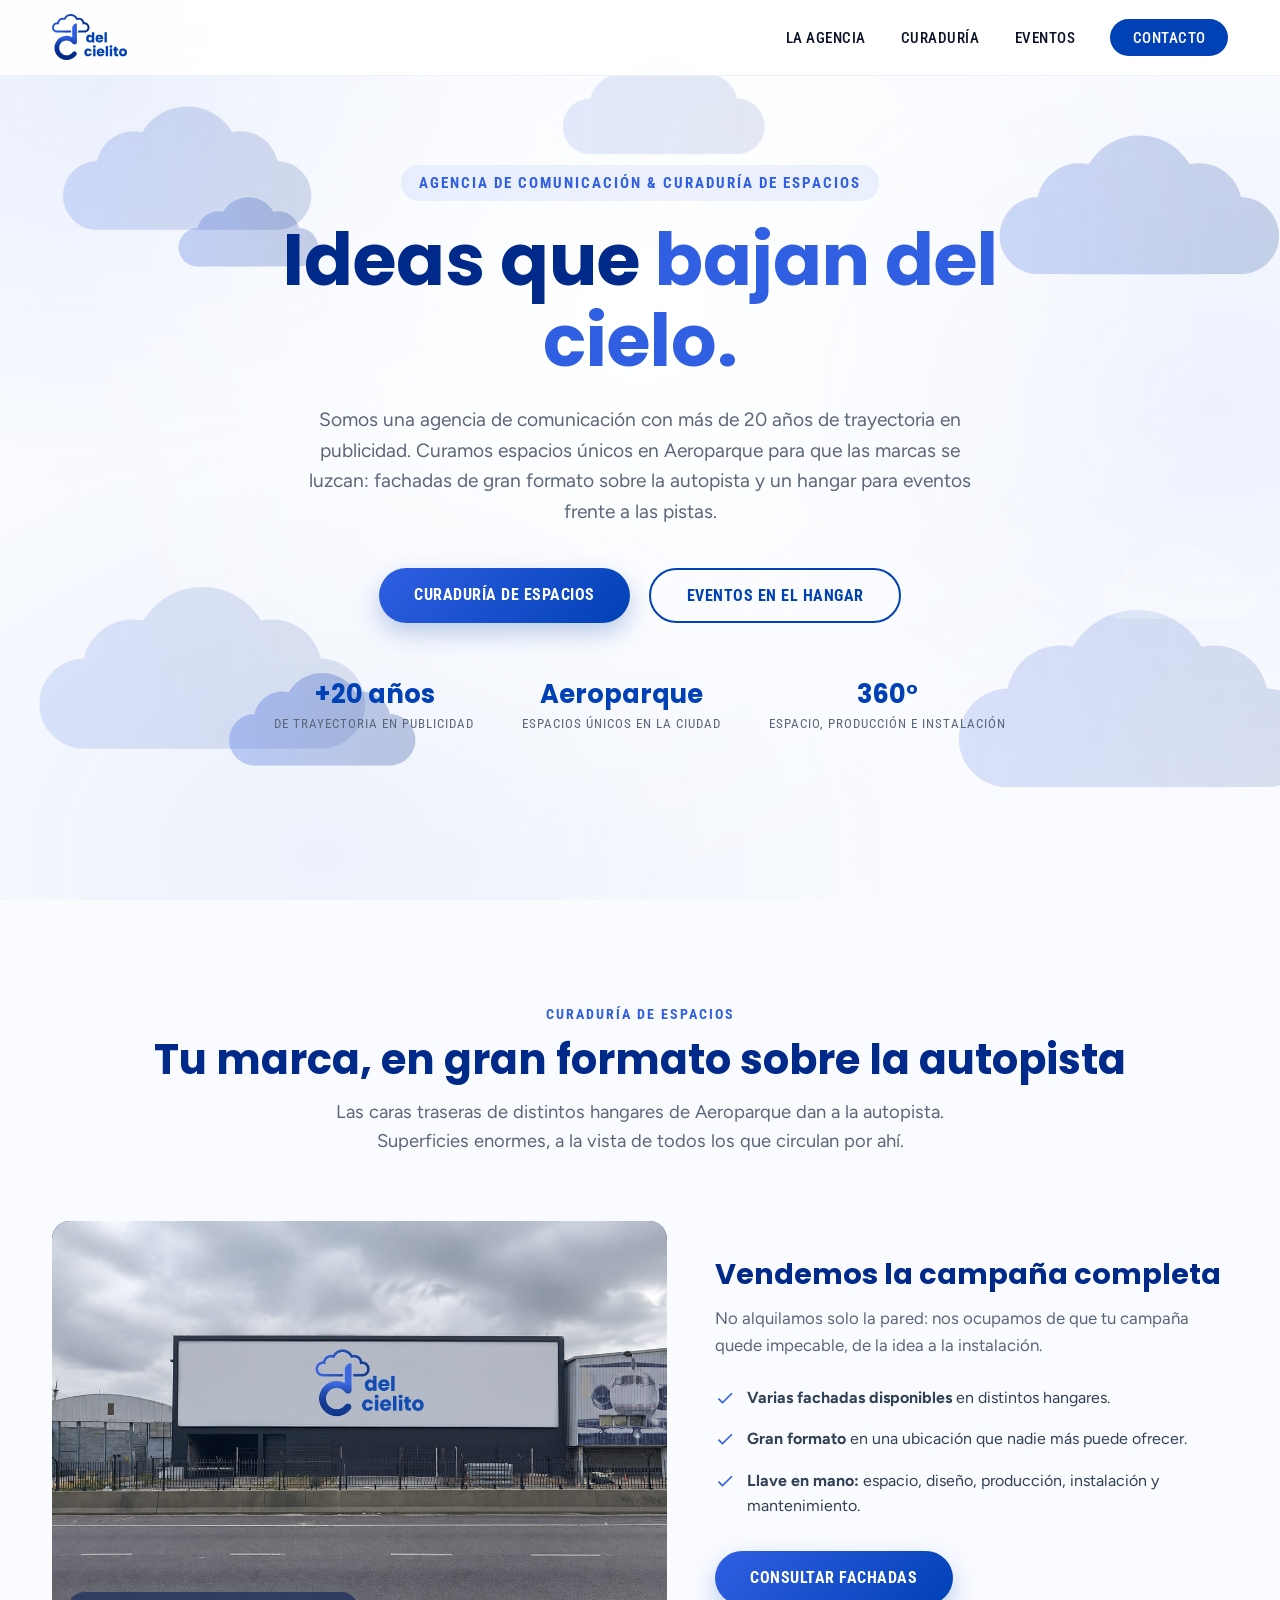
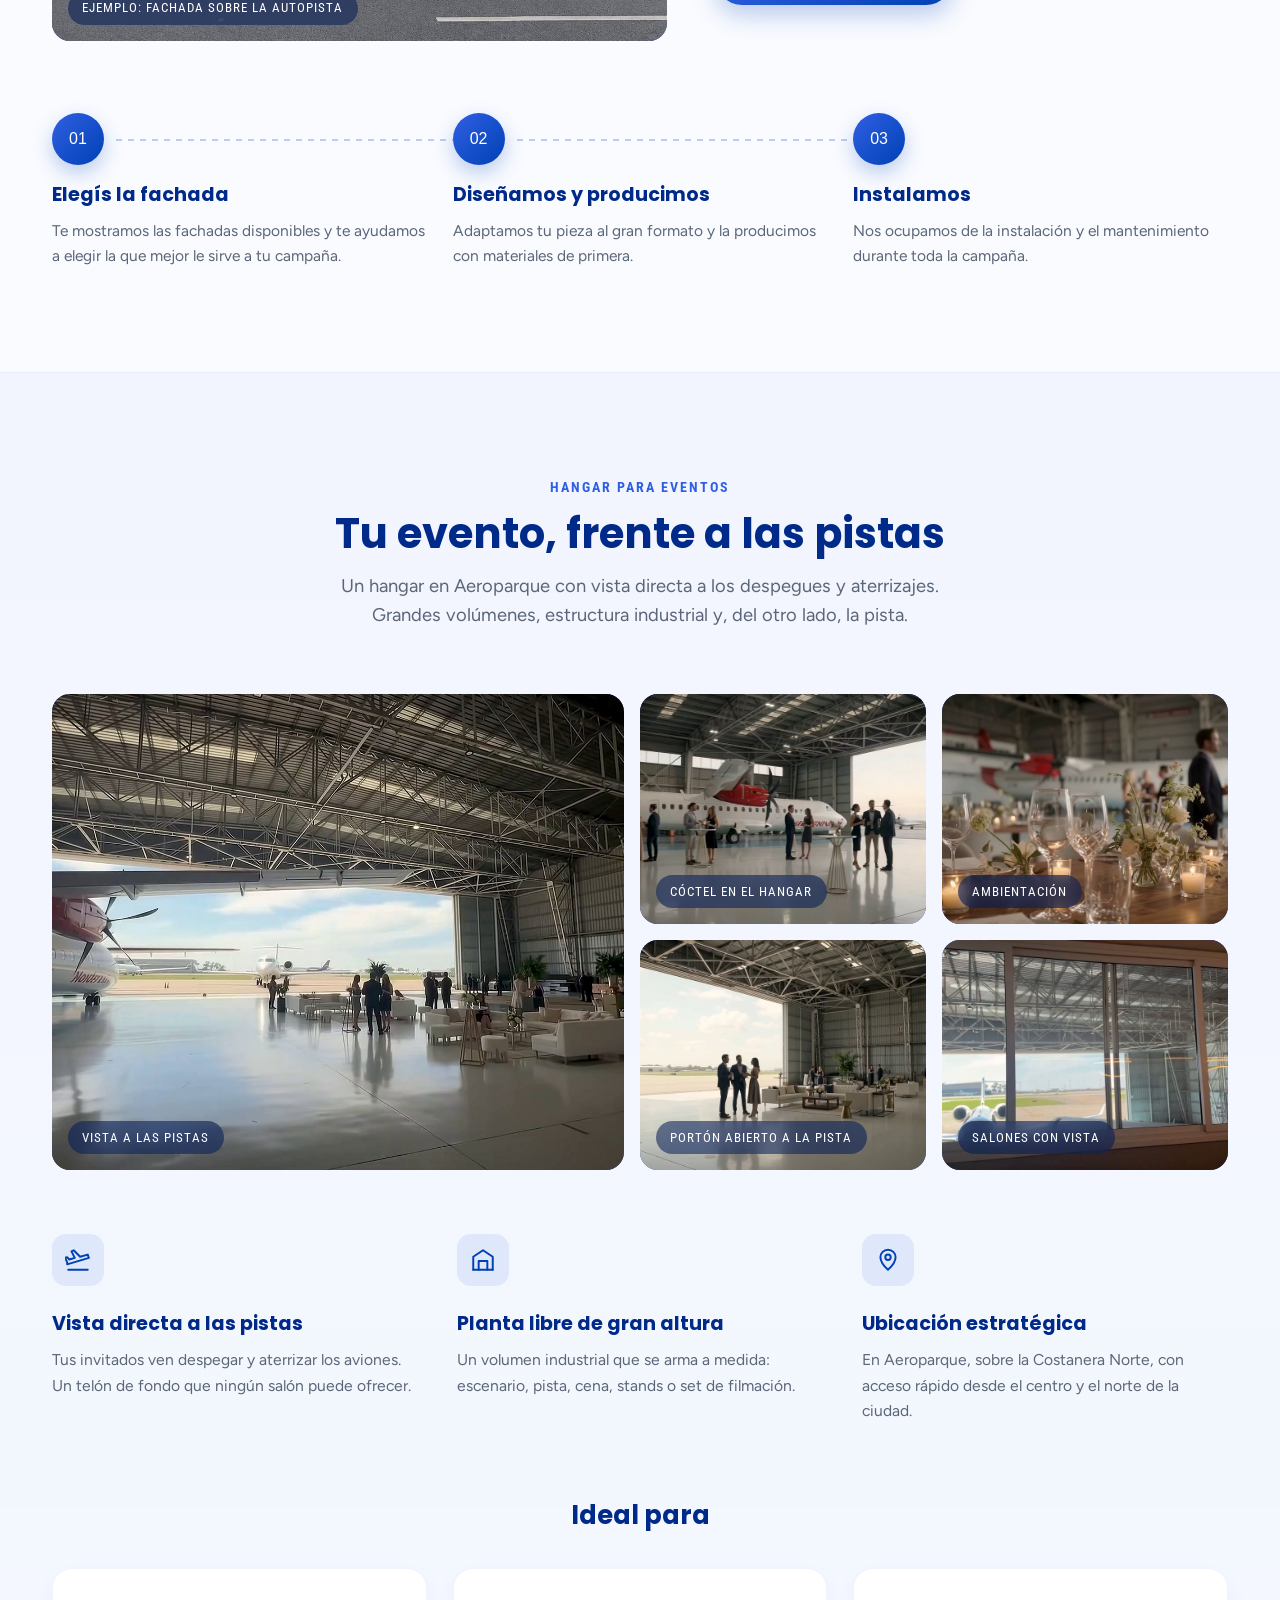
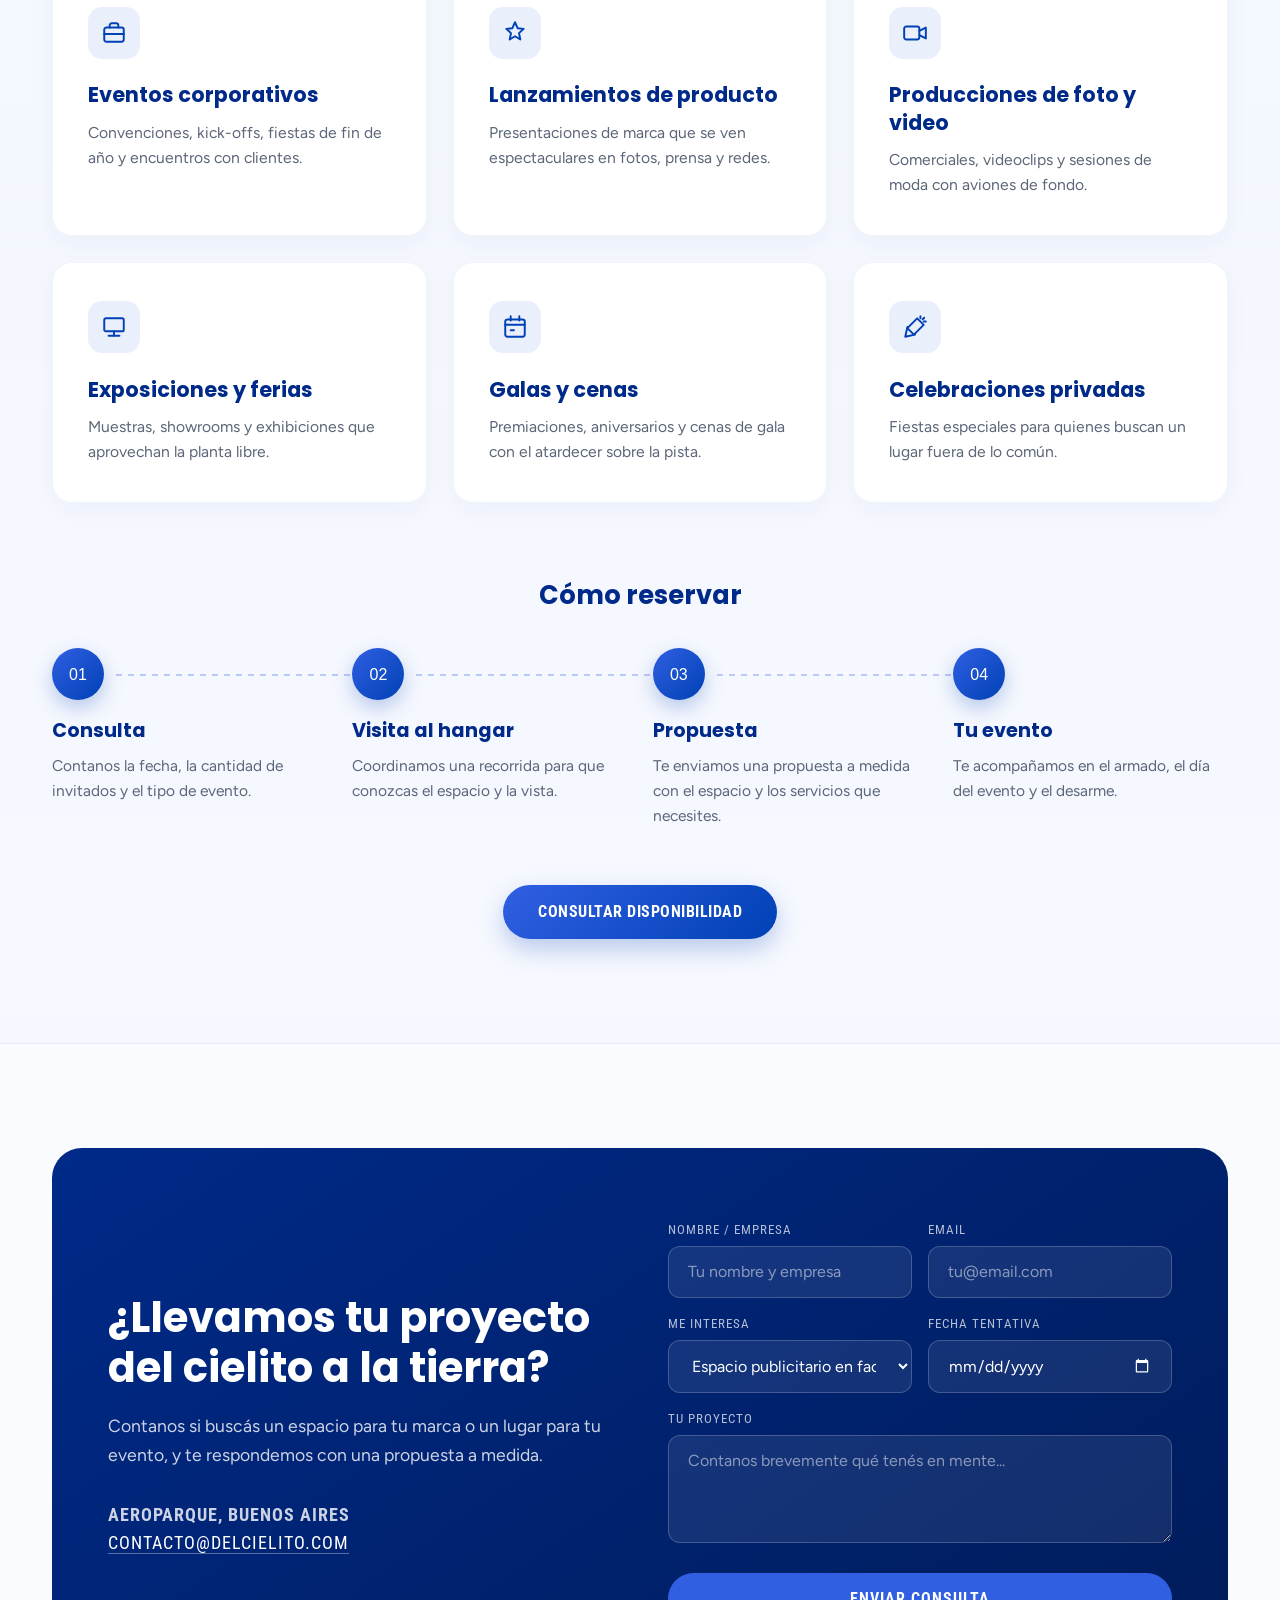
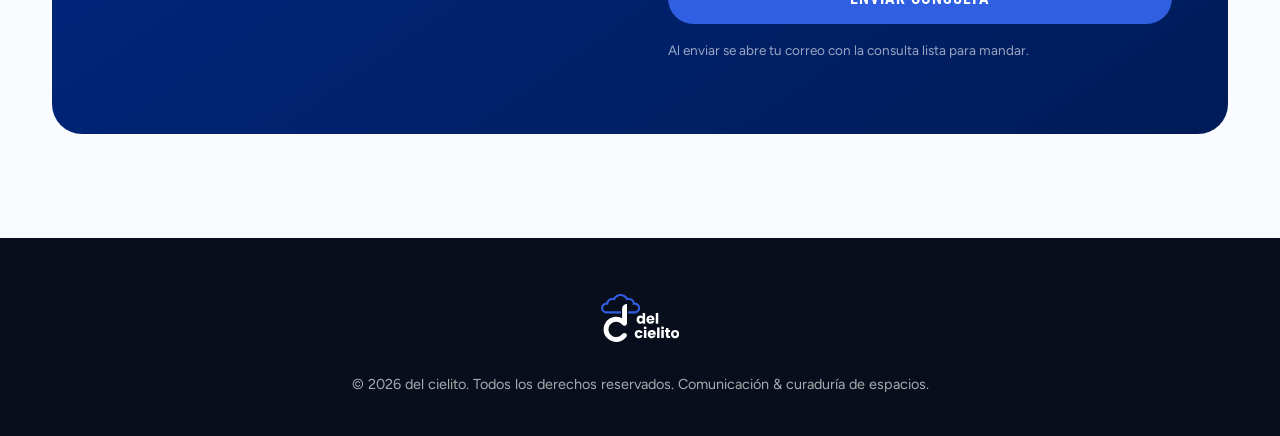
==== commit e73700d8: "Update index.html" ====
--- a/index.html
+++ b/index.html
@@ -319,7 +319,7 @@
     .event-card, #eventos .event-card { background: #ffffff; box-shadow: 0 8px 24px rgba(0, 42, 137, 0.04); border: 1px solid rgba(0, 65, 181, 0.06); }
     .event-card:hover { background: #ffffff; }
 
-    /* ---- Publicidad ---- */
+    /* ---- Curadería ---- */
     .split { display: grid; grid-template-columns: 1.2fr 1fr; gap: 3rem; align-items: center; margin-bottom: 4.5rem; }
     .split-ph { min-height: 420px; height: 100%; }
     .split-body h3 { font-family: var(--font-title); color: var(--c-blue-deep); font-size: 1.8rem; line-height: 1.25; margin-bottom: 0.8rem; }
@@ -479,7 +479,7 @@
       <nav>
         <ul>
           <li><a href="#inicio">La agencia</a></li>
-          <li><a href="#publicidad">Curaduría</a></li>
+          <li><a href="#curaderia">Curaduría</a></li>
           <li><a href="#eventos">Eventos</a></li>
           <li><a href="#contacto" class="btn-nav">Contacto</a></li>
         </ul>
@@ -501,7 +501,7 @@
         eventos frente a las pistas.
       </p>
       <div class="hero-cta-group">
-        <a href="#publicidad" class="btn-primary">Curaduría de espacios</a>
+        <a href="#curaderia" class="btn-primary">Curaduría de espacios</a>
         <a href="#eventos" class="btn-secondary">Eventos en el hangar</a>
       </div>
       <div class="hero-stats">
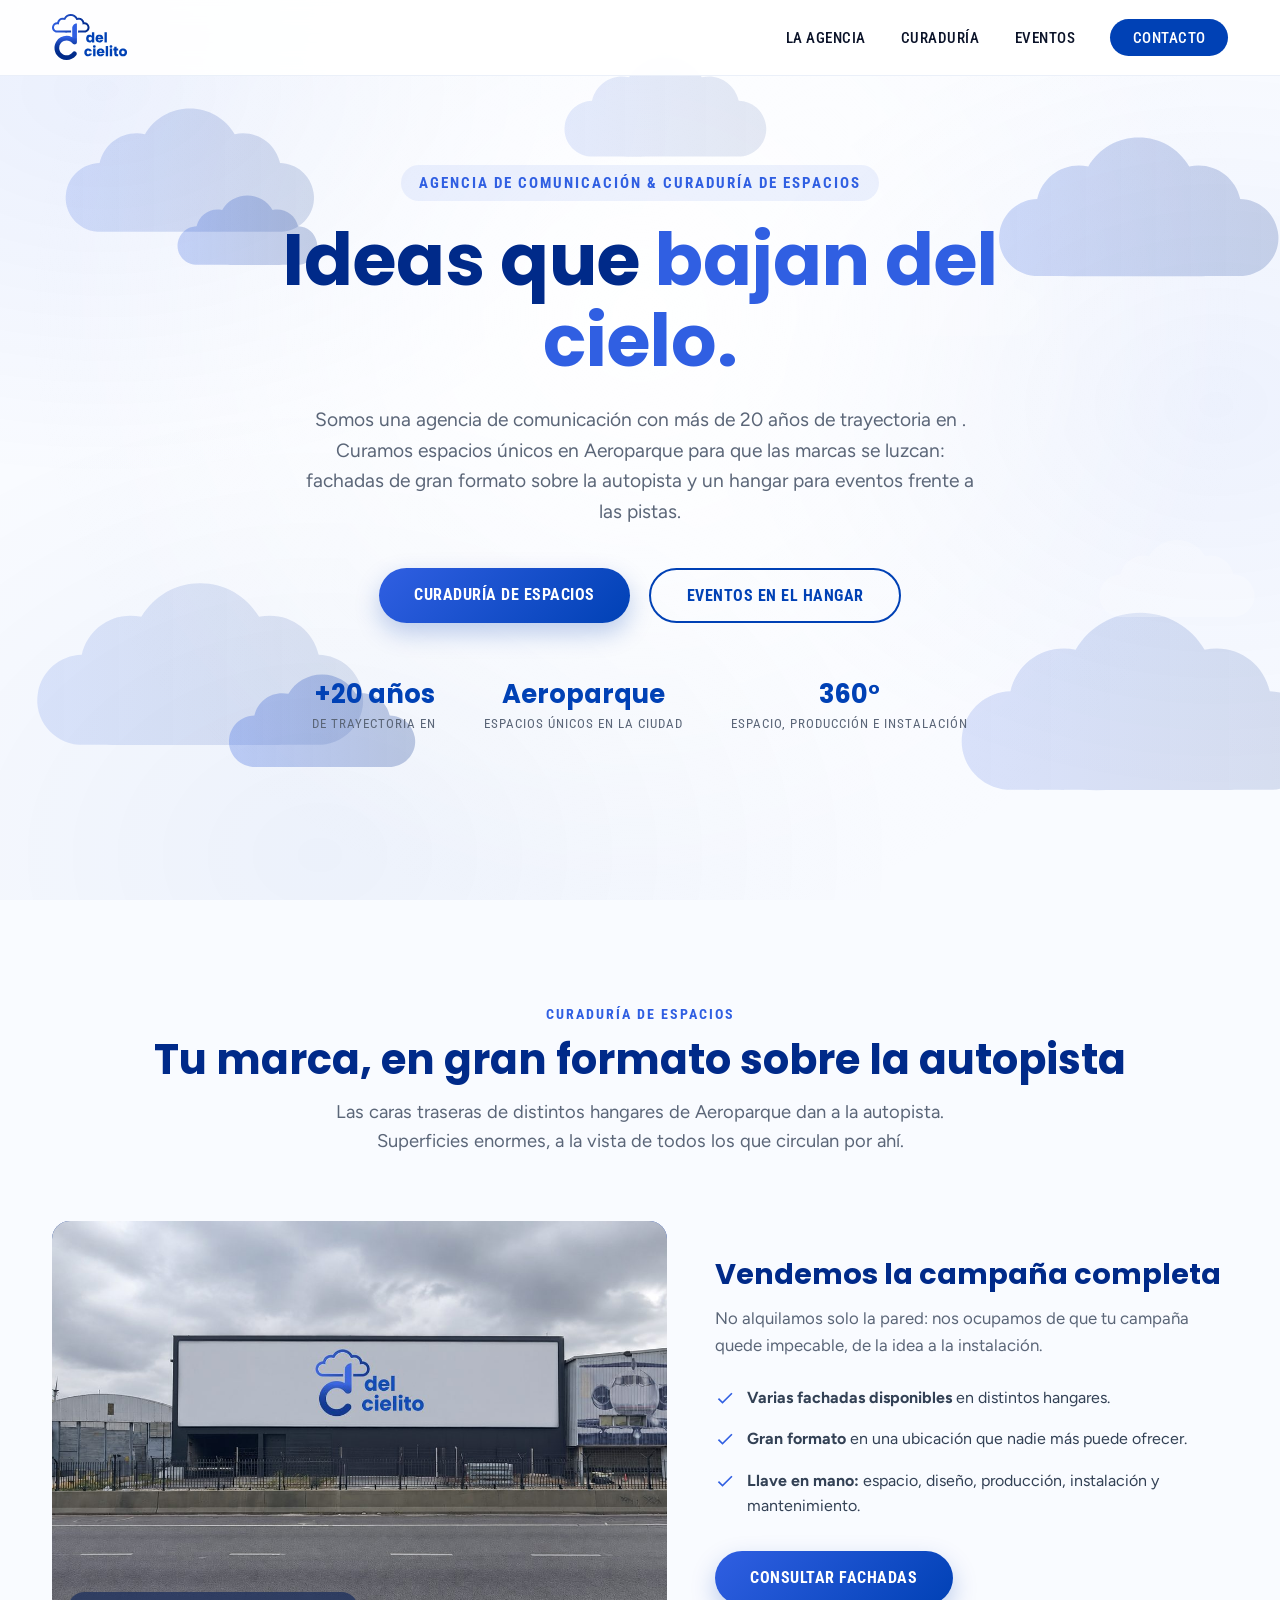
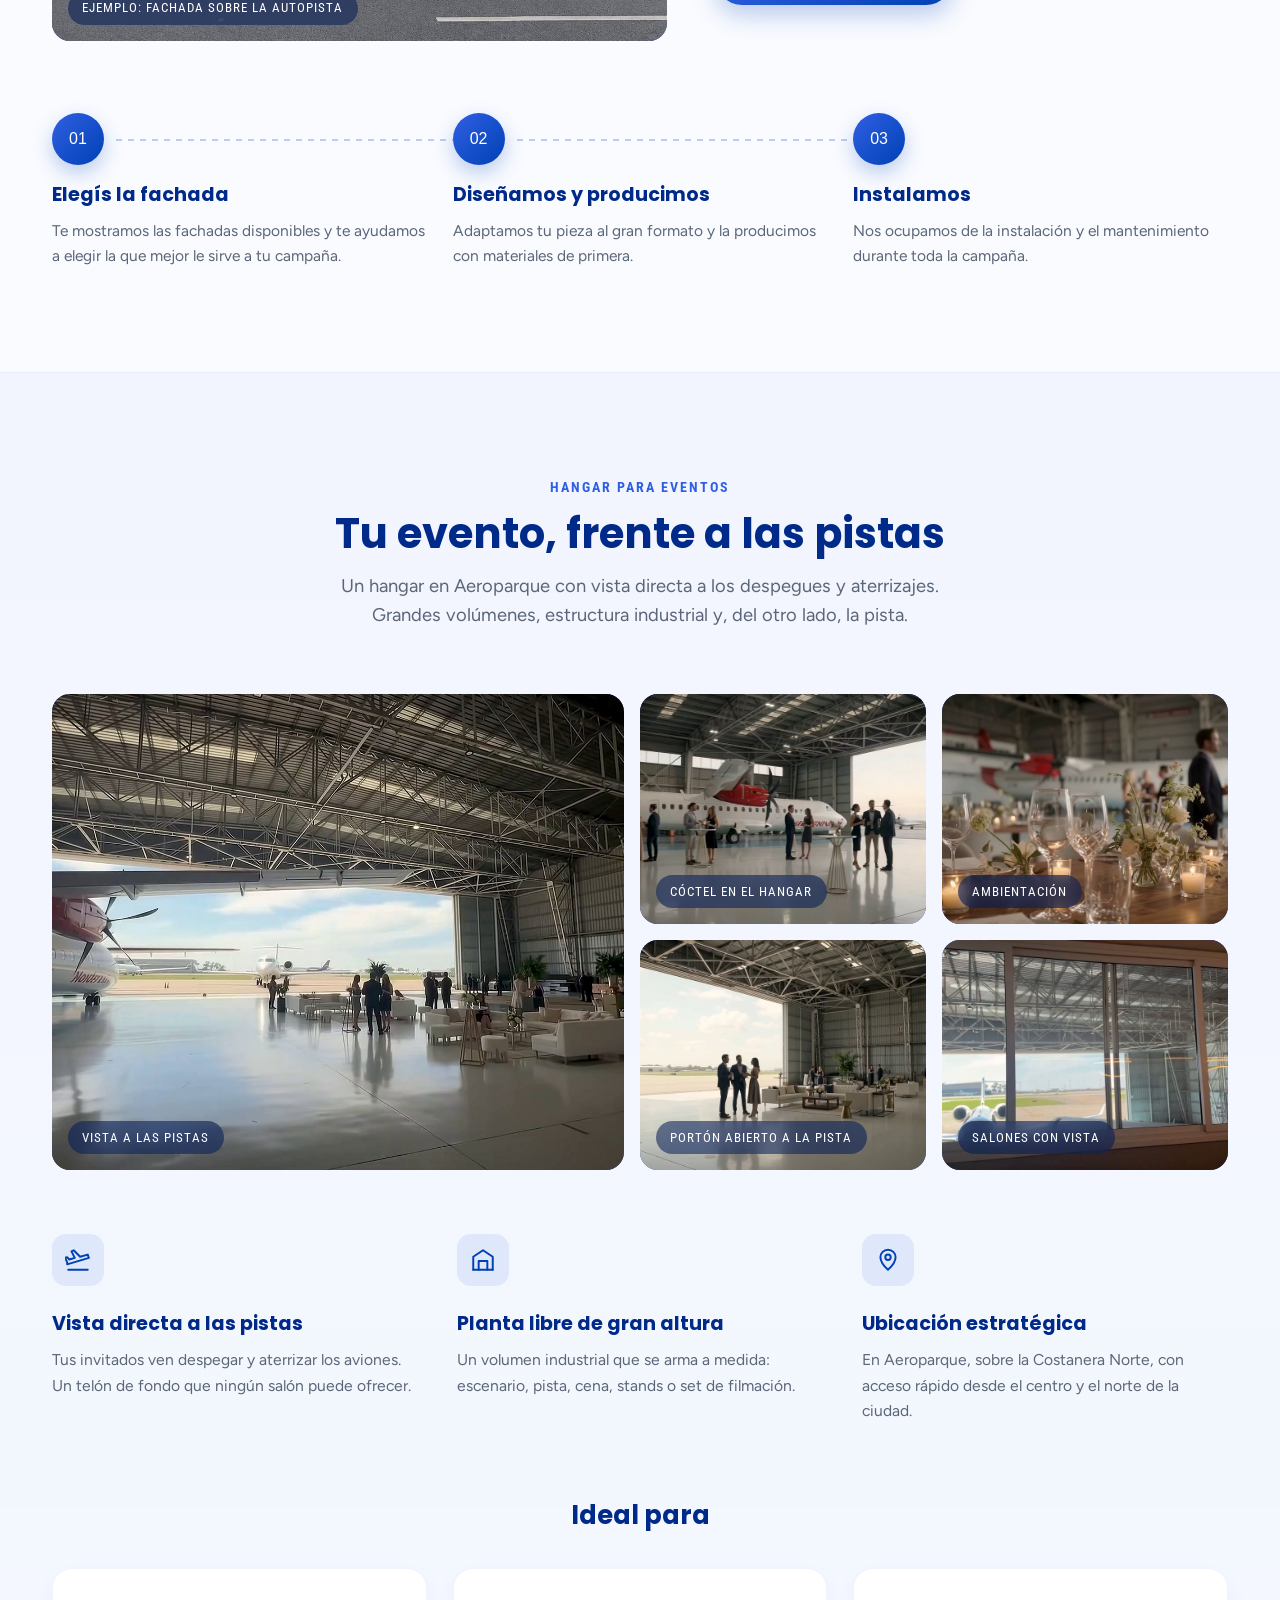
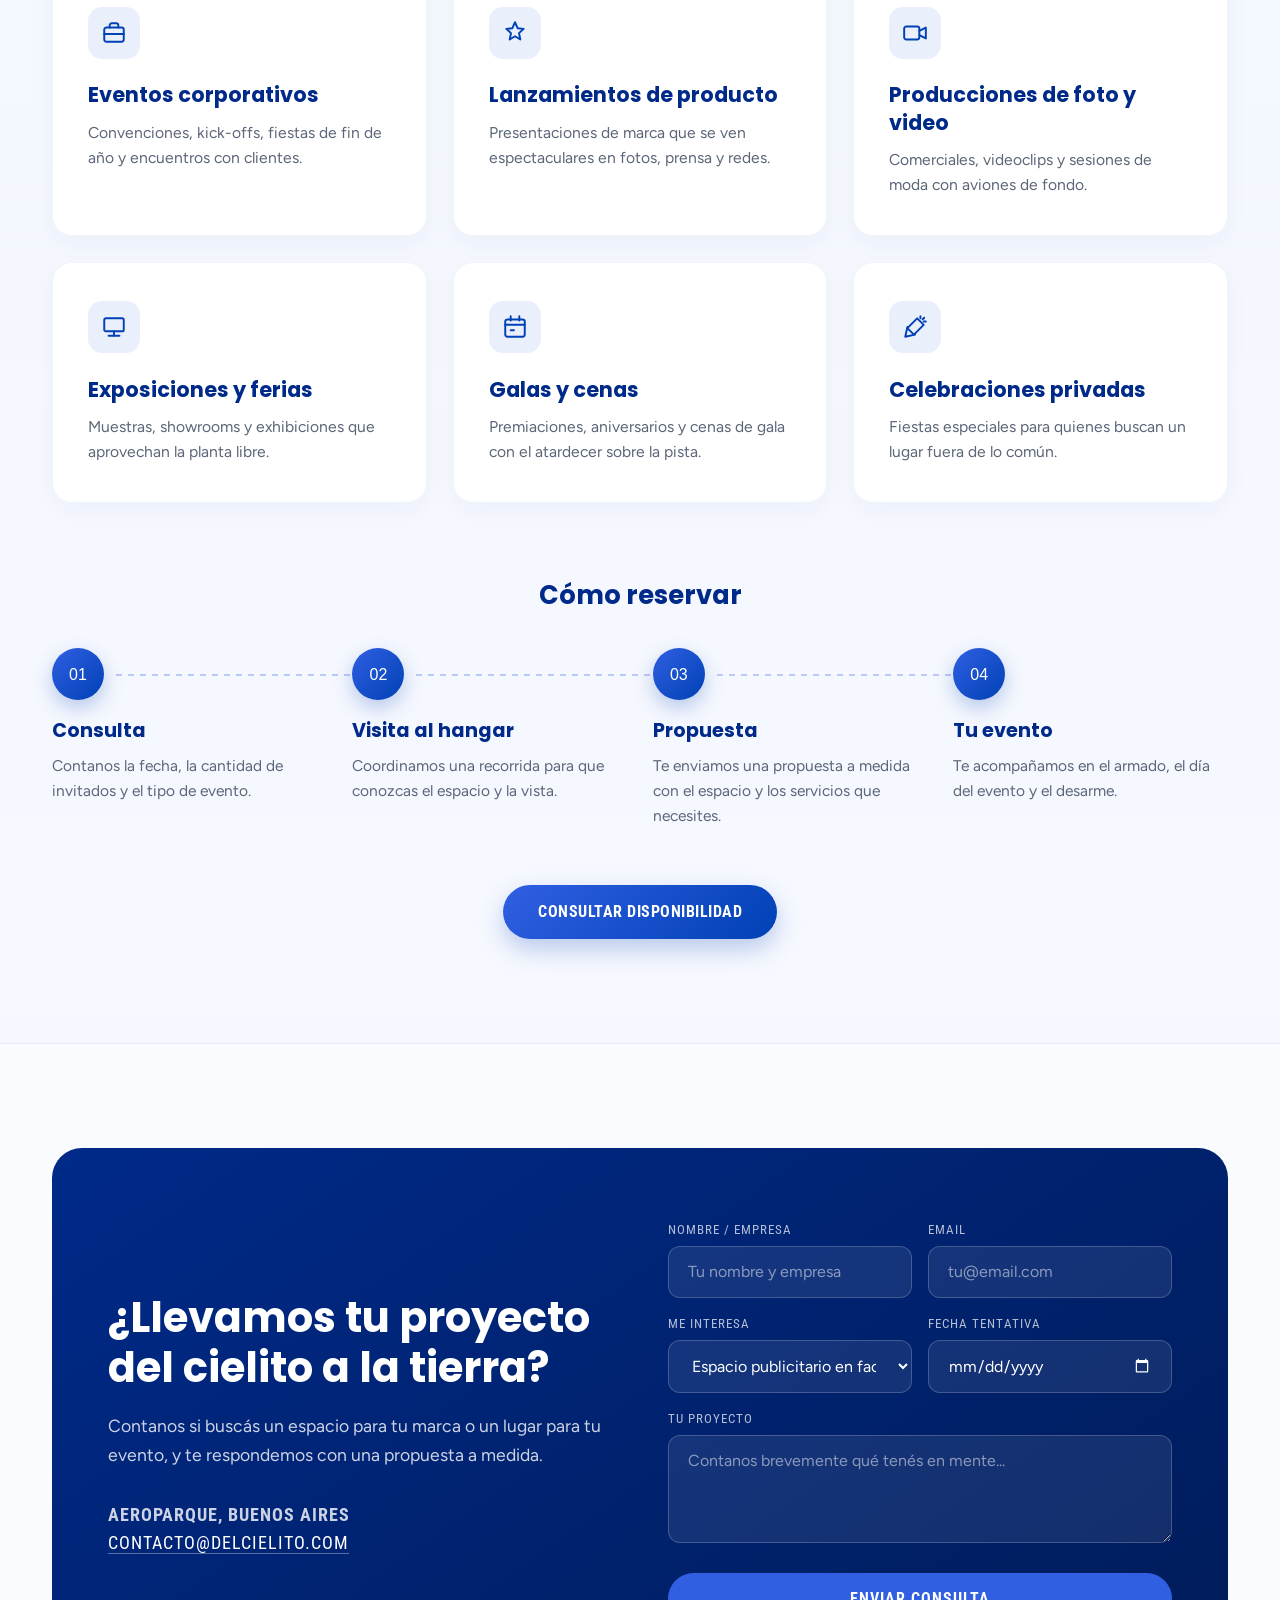
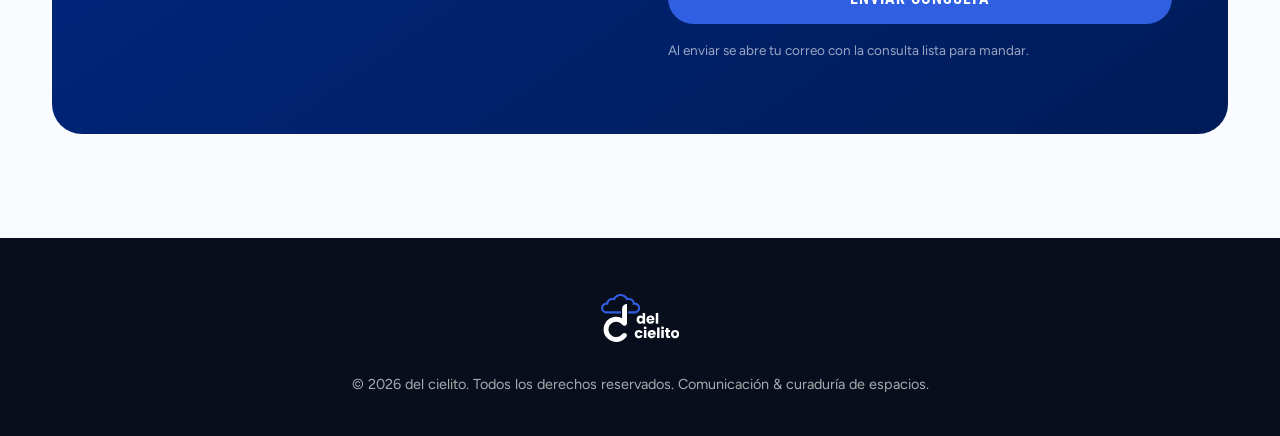
==== commit 68859047: "Update index.html" ====
--- a/index.html
+++ b/index.html
@@ -496,7 +496,7 @@
       <h1>Ideas que <em>bajan del cielo.</em></h1>
       <!-- TEXTO DE LA AGENCIA: reemplazar por el texto definitivo -->
       <p>
-        Somos una agencia de comunicación con más de 20 años de trayectoria en publicidad. Curamos espacios únicos
+        Somos una agencia de comunicación con más de 20 años de trayectoria en . Curamos espacios únicos
         en Aeroparque para que las marcas se luzcan: fachadas de gran formato sobre la autopista y un hangar para
         eventos frente a las pistas.
       </p>
@@ -505,7 +505,7 @@
         <a href="#eventos" class="btn-secondary">Eventos en el hangar</a>
       </div>
       <div class="hero-stats">
-        <div><strong>+20 años</strong><span>de trayectoria en publicidad</span></div>
+        <div><strong>+20 años</strong><span>de trayectoria en </span></div>
         <div><strong>Aeroparque</strong><span>espacios únicos en la ciudad</span></div>
         <div><strong>360°</strong><span>espacio, producción e instalación</span></div>
       </div>
@@ -513,7 +513,7 @@
   </section>
 
   <!-- ===================== 2. CURADURÍA DE ESPACIOS ===================== -->
-  <section id="publicidad" class="band">
+  <section id="curaderia" class="band">
     <div class="section">
       <div class="section-header">
         <span class="section-kicker">Curaduría de espacios</span>
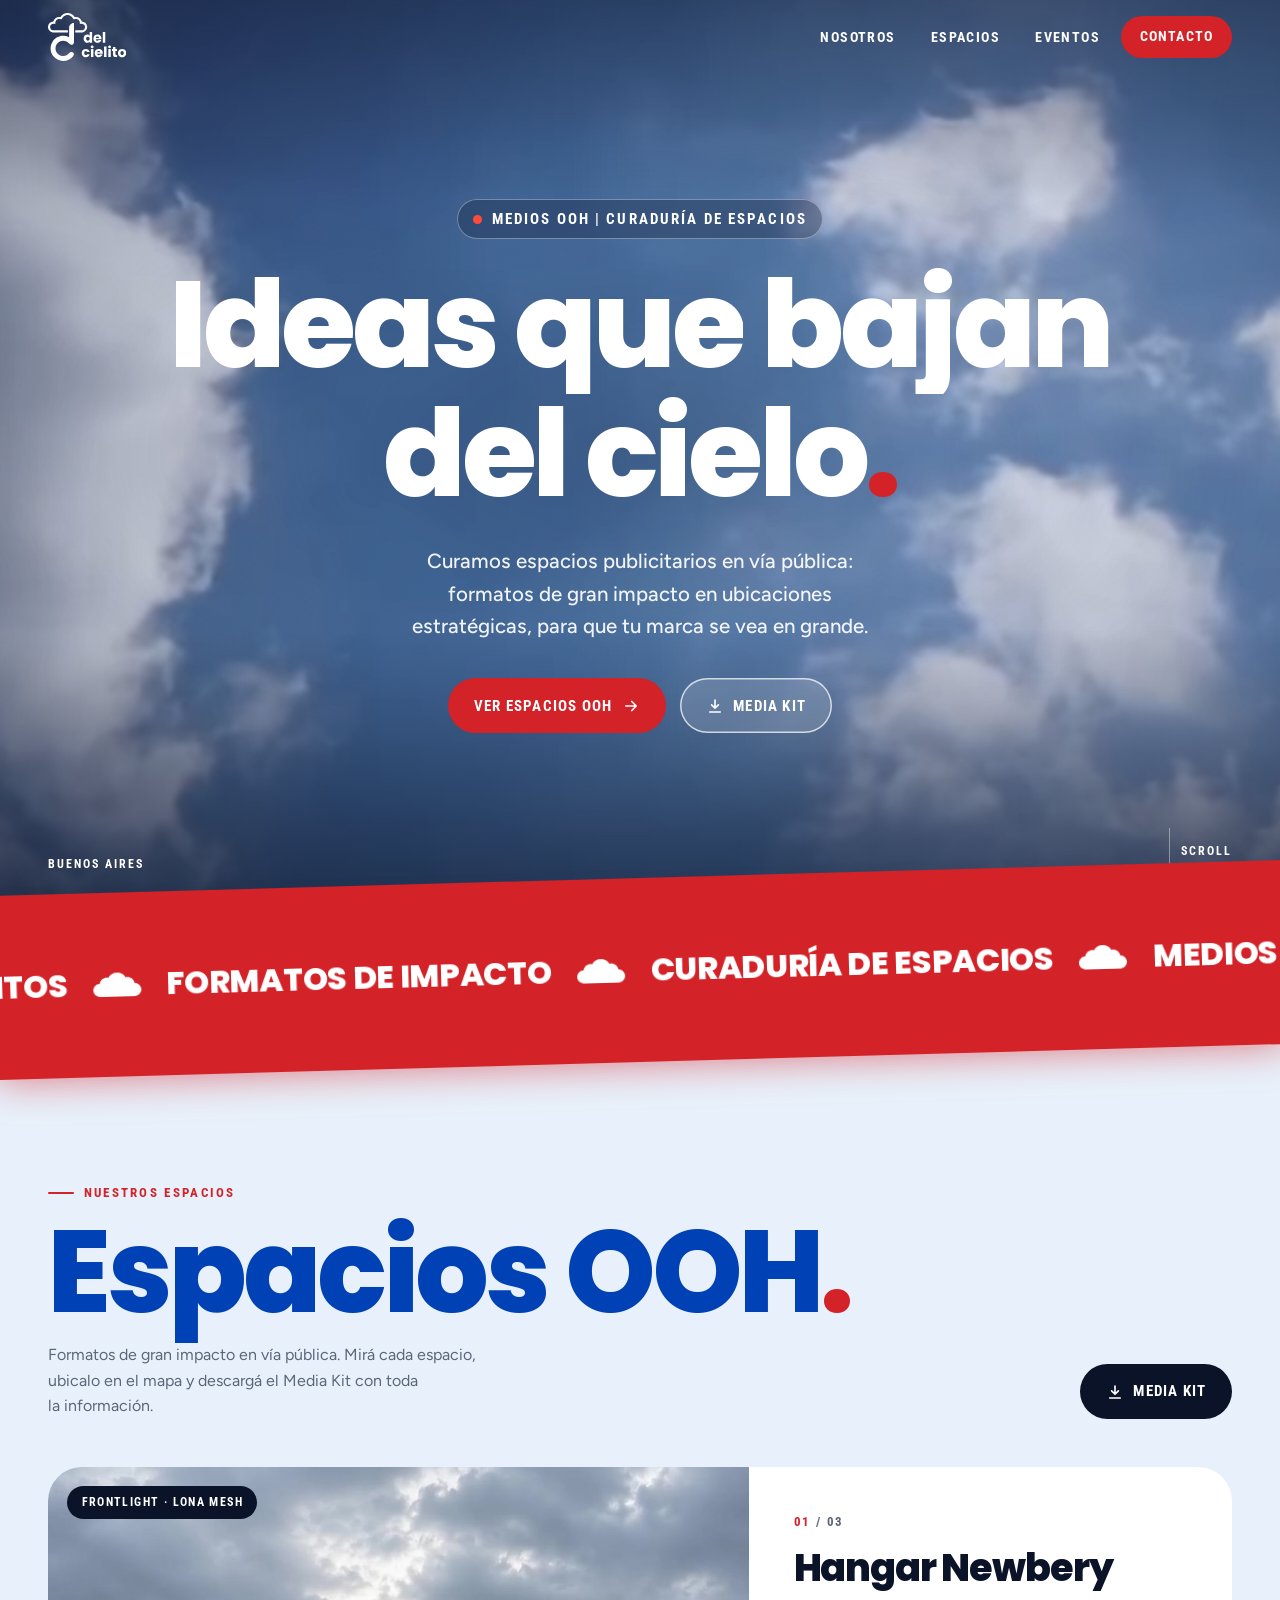
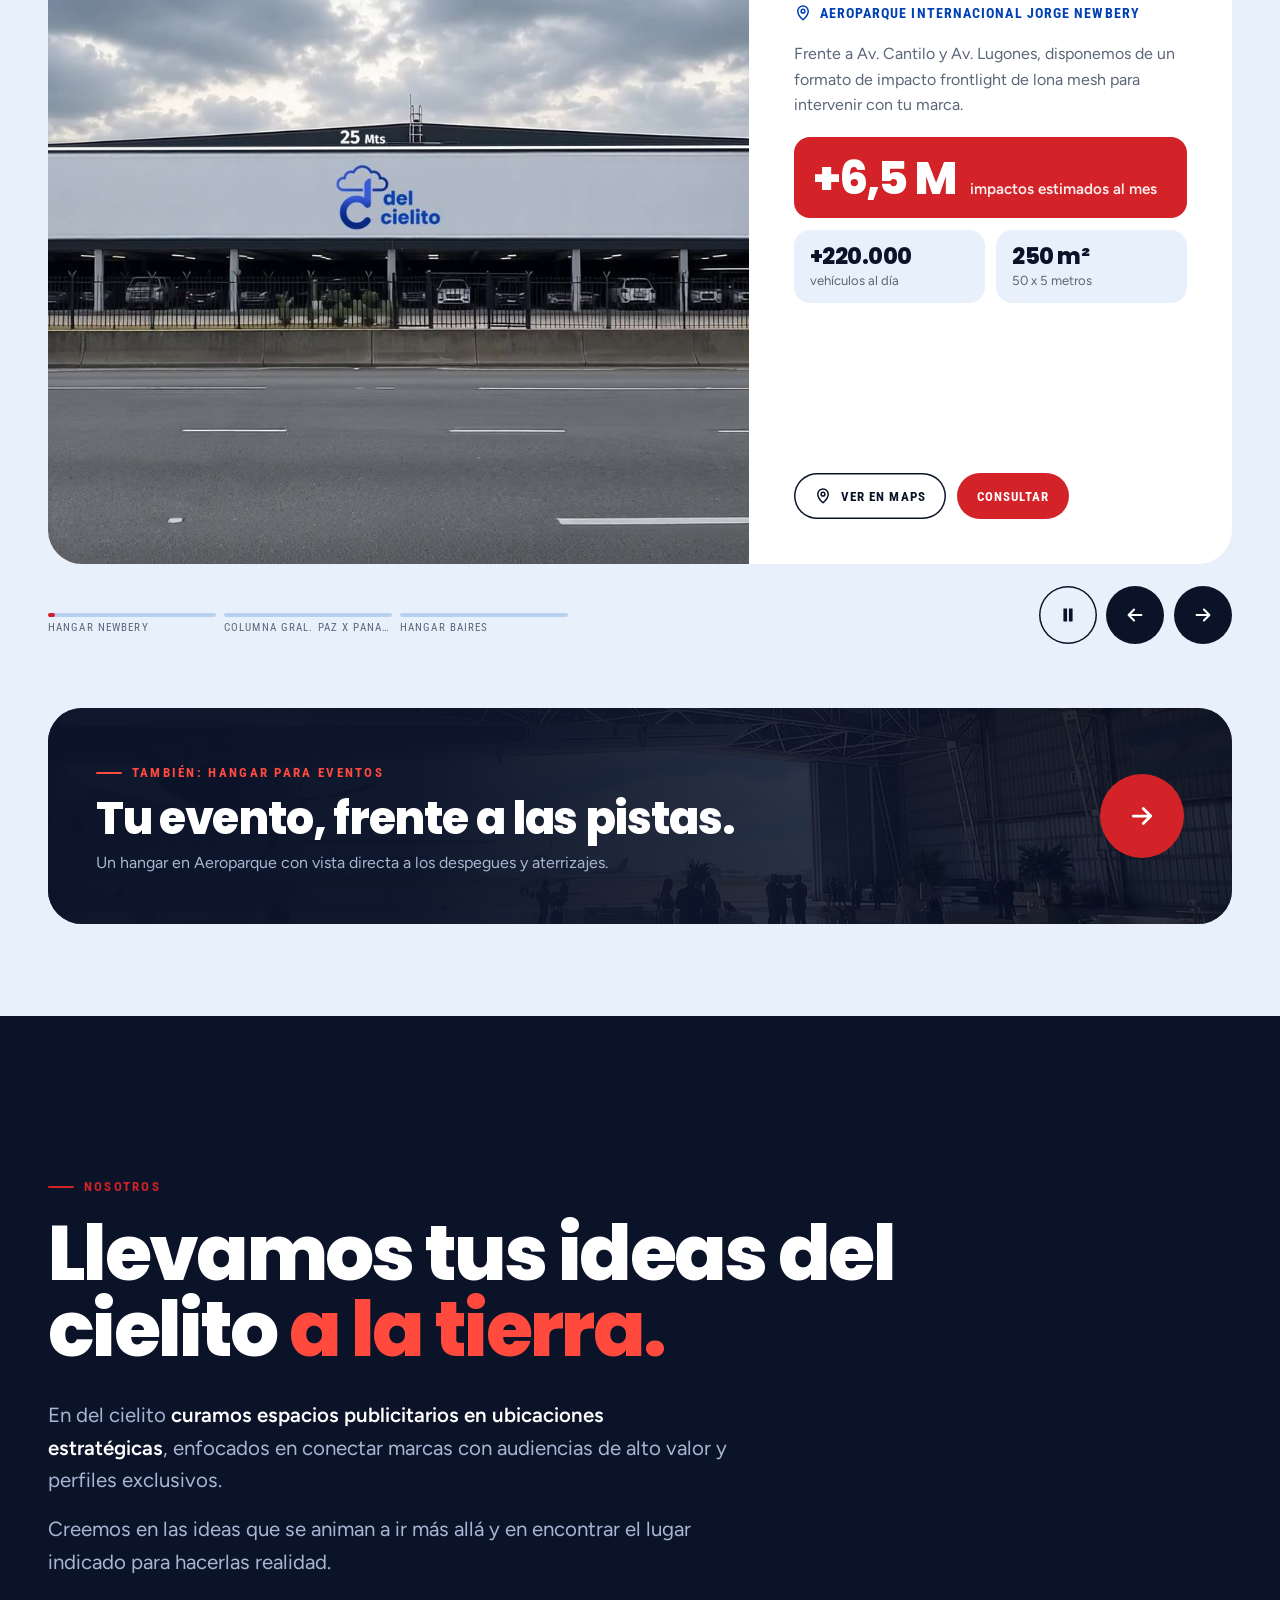
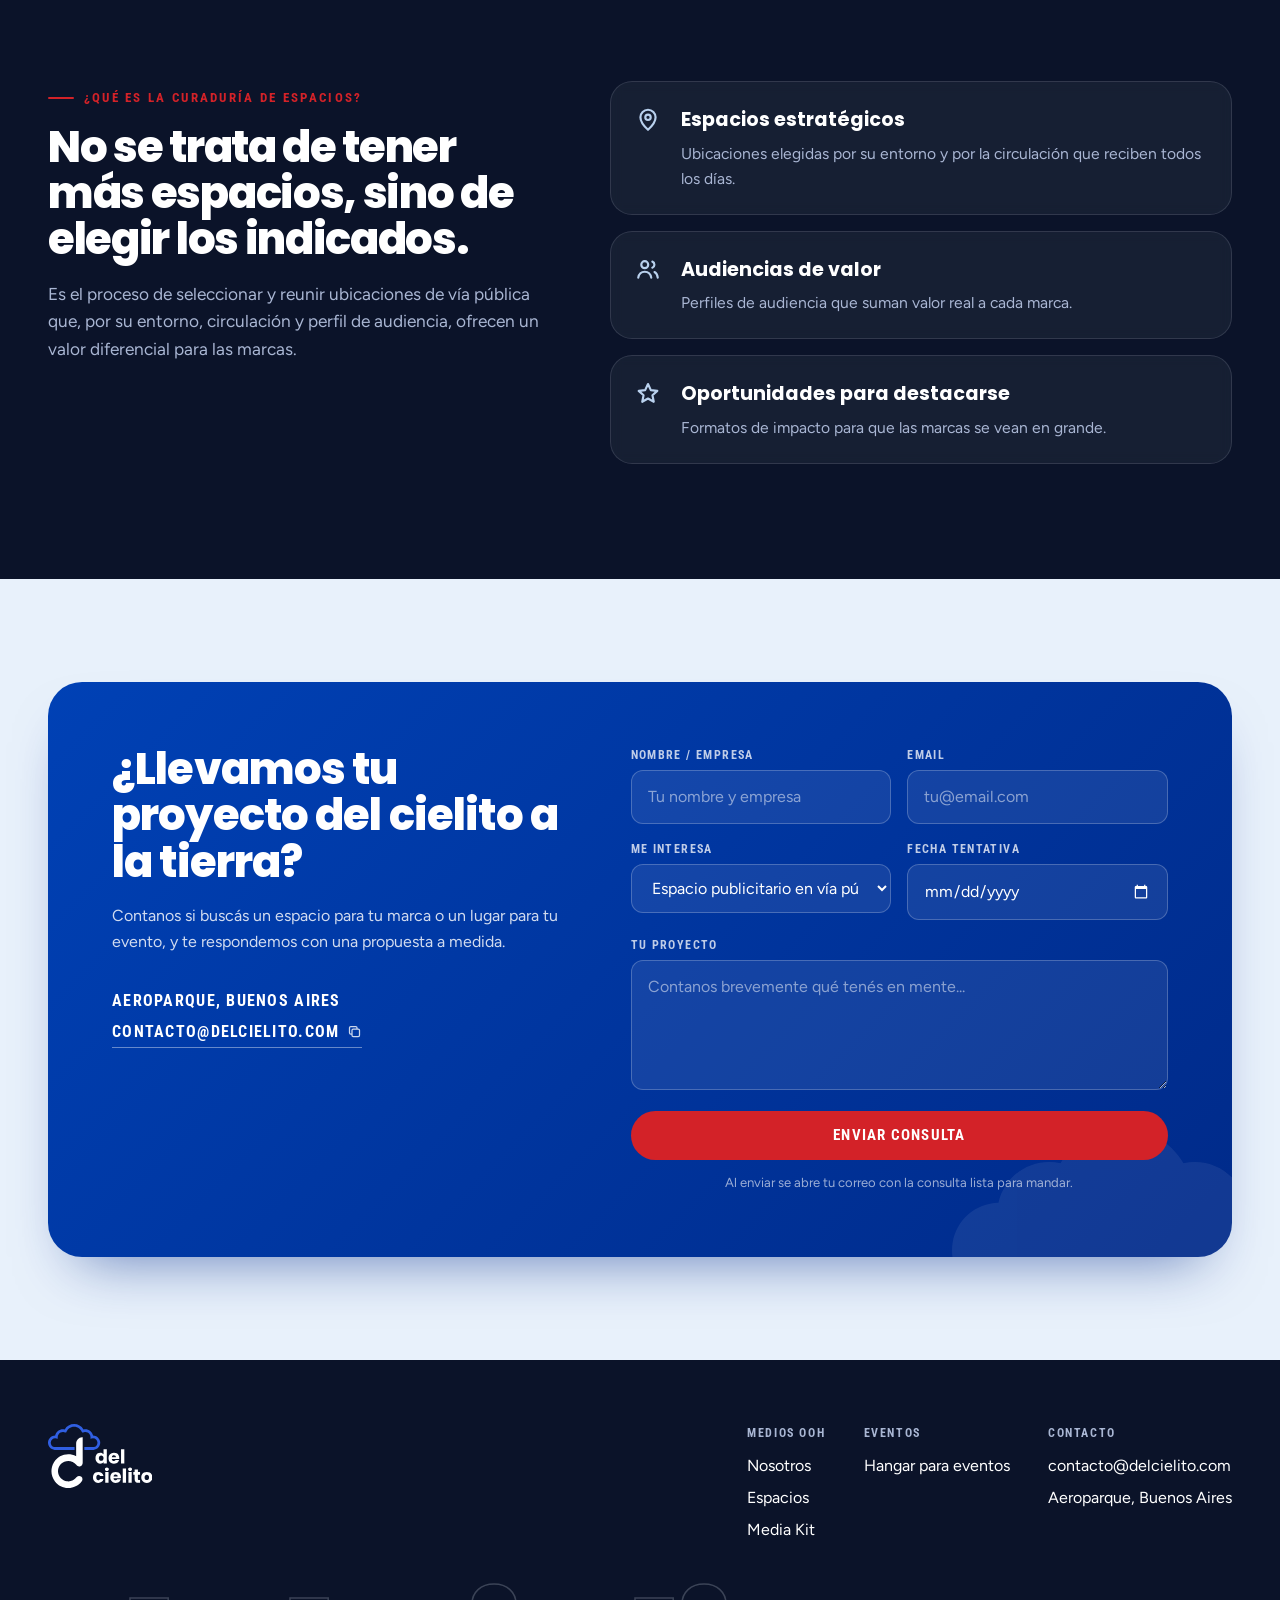
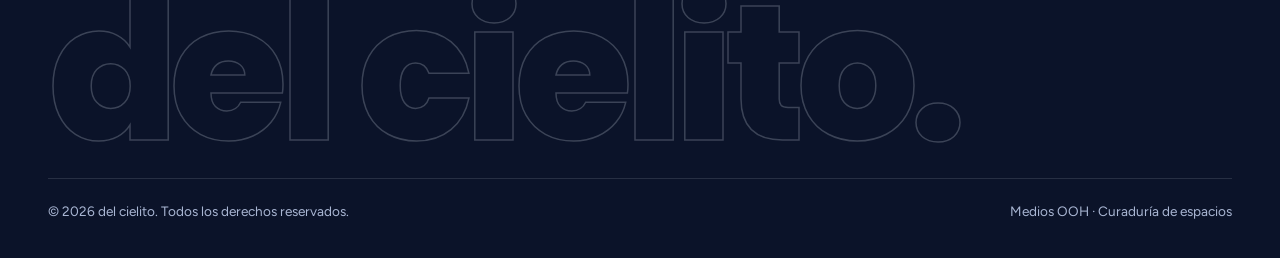
==== commit d82745f5: "Add files via upload" ====
--- a/index.html
+++ b/index.html
@@ -1,997 +1,334 @@
 <!DOCTYPE html>
 <html lang="es">
-
 <head>
   <meta charset="UTF-8">
   <meta name="viewport" content="width=device-width, initial-scale=1.0">
-  <title>del cielito — Agencia de Comunicación & Curaduría de Espacios</title>
-  <meta name="description" content="del cielito, agencia de comunicación y curaduría de espacios en Aeroparque, Buenos Aires: publicidad en gran formato sobre la autopista y hangar para eventos frente a las pistas.">
-
+  <title>del cielito — Medios OOH & Curaduría de espacios</title>
+  <meta name="description" content="del cielito: medios OOH y curaduría de espacios publicitarios en vía pública. Gran formato en Aeroparque, Buenos Aires, frente a Av. Cantilo y Av. Lugones.">
+  <meta name="theme-color" content="#0b1329">
   <link rel="icon" type="image/png" href="Imagenes/Logo.png">
   <link rel="preconnect" href="https://fonts.googleapis.com">
   <link rel="preconnect" href="https://fonts.gstatic.com" crossorigin>
-  <link href="https://fonts.googleapis.com/css2?family=Figtree:wght@300;400;500;600&family=Poppins:wght@700;800&family=Roboto+Condensed:wght@400;500;700&display=swap" rel="stylesheet">
-
-  <style>
-    :root {
-      --c-blue-light: #305fe2;
-      --c-blue-cobalt: #0041b5;
-      --c-blue-deep: #002a89;
-      --c-bg-light: #f4f4f4;
-      --c-white: #ffffff;
-      --c-dark: #0b1329;
-      --c-gray: #5b6678;
-
-      --font-title: 'Poppins', sans-serif;
-      --font-subtitle: 'Roboto Condensed', sans-serif;
-      --font-body: 'Figtree', sans-serif;
-    }
-
-    * { box-sizing: border-box; margin: 0; padding: 0; }
-    html { scroll-behavior: smooth; scroll-padding-top: 80px; }
-
-    body {
-      font-family: var(--font-body);
-      color: var(--c-dark);
-      background-color: var(--c-bg-light);
-      line-height: 1.6;
-      overflow-x: hidden;
-    }
-
-    /* ================= NAV ================= */
-    header {
-      position: fixed; top: 0; left: 0; width: 100%;
-      background: rgba(255, 255, 255, 0.92);
-      backdrop-filter: blur(14px);
-      z-index: 1000;
-      border-bottom: 1px solid rgba(0, 65, 181, 0.08);
-    }
-
-    .nav-container {
-      max-width: 1240px; margin: 0 auto; padding: 0.9rem 2rem;
-      display: flex; justify-content: space-between; align-items: center;
-    }
-
-    .brand-logo { display: flex; align-items: center; text-decoration: none; }
-    .brand-logo svg { height: 46px; width: auto; display: block; }
-
-    nav ul { display: flex; list-style: none; gap: 2.2rem; align-items: center; }
-
-    nav a {
-      text-decoration: none; color: var(--c-dark);
-      font-family: var(--font-subtitle); font-weight: 500;
-      text-transform: uppercase; font-size: 0.95rem; letter-spacing: 0.5px;
-      transition: color 0.25s ease;
-    }
-    nav a:hover { color: var(--c-blue-light); }
-
-    .btn-nav {
-      background-color: var(--c-blue-cobalt); color: var(--c-white) !important;
-      padding: 0.6rem 1.4rem; border-radius: 50px;
-      transition: background 0.3s ease, transform 0.2s ease !important;
-    }
-    .btn-nav:hover { background-color: var(--c-blue-light); transform: translateY(-2px); }
-
-    .menu-toggle {
-      display: none; background: none; border: none; cursor: pointer;
-      width: 44px; height: 44px; align-items: center; justify-content: center;
-    }
-    .menu-toggle span, .menu-toggle span::before, .menu-toggle span::after {
-      display: block; width: 24px; height: 2px; background: var(--c-blue-deep);
-      position: relative; transition: transform 0.3s ease, background 0.3s ease;
-    }
-    .menu-toggle span::before, .menu-toggle span::after { content: ""; position: absolute; left: 0; }
-    .menu-toggle span::before { top: -7px; }
-    .menu-toggle span::after { top: 7px; }
-    .menu-open .menu-toggle span { background: transparent; }
-    .menu-open .menu-toggle span::before { transform: translateY(7px) rotate(45deg); }
-    .menu-open .menu-toggle span::after { transform: translateY(-7px) rotate(-45deg); }
-
-    /* ================= HERO ================= */
-    .hero {
-      position: relative; height: 100vh; min-height: 720px;
-      display: flex; align-items: center; justify-content: center;
-      overflow: hidden;
-      background: radial-gradient(circle at 50% 30%, #ffffff 0%, #f0f4fd 100%);
-    }
-
-    #cloudCanvas { position: absolute; inset: 0; width: 100%; height: 100%; z-index: 1; }
-
-    .hero-content {
-      position: relative; z-index: 2; text-align: center;
-      max-width: 920px; padding: 0 1.5rem; pointer-events: none;
-    }
-    .hero-content * { pointer-events: auto; }
-
-    .eyebrow {
-      display: inline-block; font-family: var(--font-subtitle);
-      text-transform: uppercase; font-weight: 700; font-size: 0.95rem;
-      color: var(--c-blue-light); letter-spacing: 2px; margin-bottom: 1.2rem;
-      background: rgba(48, 95, 226, 0.08); padding: 6px 18px; border-radius: 50px;
-    }
-
-    .hero h1 {
-      font-family: var(--font-title);
-      font-size: clamp(2.4rem, 5.6vw, 4.6rem);
-      line-height: 1.12; color: var(--c-blue-deep); margin-bottom: 1.5rem;
-    }
-    .hero h1 em { font-style: normal; color: var(--c-blue-light); }
-
-    .hero p {
-      font-size: 1.2rem; color: var(--c-gray); margin-bottom: 2.5rem;
-      max-width: 680px; margin-inline: auto;
-    }
-
-    .hero-cta-group { display: flex; gap: 1.2rem; justify-content: center; flex-wrap: wrap; }
-
-    .btn-primary, .btn-secondary {
-      text-decoration: none; padding: 0.9rem 2.2rem; border-radius: 50px;
-      font-family: var(--font-subtitle); text-transform: uppercase;
-      font-weight: 700; letter-spacing: 0.5px; transition: all 0.3s ease;
-    }
-    .btn-primary {
-      background: linear-gradient(135deg, var(--c-blue-light), var(--c-blue-cobalt));
-      color: var(--c-white); box-shadow: 0 10px 25px rgba(0, 65, 181, 0.25);
-    }
-    .btn-primary:hover { transform: translateY(-3px); box-shadow: 0 15px 35px rgba(0, 65, 181, 0.35); }
-    .btn-secondary { border: 2px solid var(--c-blue-cobalt); color: var(--c-blue-cobalt); padding: 0.8rem 2.2rem; }
-    .btn-secondary:hover { background: var(--c-blue-cobalt); color: var(--c-white); transform: translateY(-3px); }
-
-    .hero-stats {
-      display: flex; justify-content: center; gap: 3rem; margin-top: 3.5rem; flex-wrap: wrap;
-    }
-    .hero-stats div { text-align: center; }
-    .hero-stats strong {
-      display: block; font-family: var(--font-title); font-size: 1.6rem; color: var(--c-blue-cobalt); line-height: 1.2;
-    }
-    .hero-stats span {
-      font-family: var(--font-subtitle); text-transform: uppercase; letter-spacing: 1px;
-      font-size: 0.8rem; color: var(--c-gray);
-    }
-
-    /* ================= SECCIONES ================= */
-    .section { padding: 6.5rem 2rem; max-width: 1240px; margin: 0 auto; }
-    .section-white { background: #ffffff; border-top: 1px solid rgba(0,0,0,0.03); border-bottom: 1px solid rgba(0,0,0,0.03); }
-
-    .section-header { text-align: center; margin-bottom: 4rem; }
-    .section-kicker {
-      font-family: var(--font-subtitle); text-transform: uppercase; letter-spacing: 2px;
-      font-weight: 700; font-size: 0.85rem; color: var(--c-blue-light); display: block; margin-bottom: 0.6rem;
-    }
-    .section-header h2 {
-      font-family: var(--font-title); font-size: clamp(2rem, 3.6vw, 2.6rem);
-      color: var(--c-blue-deep); margin-bottom: 0.8rem; line-height: 1.2;
-    }
-    .section-header p { font-size: 1.15rem; color: var(--c-gray); max-width: 660px; margin: 0 auto; }
-
-    /* ---- Eventos ---- */
-    .events-grid { display: grid; grid-template-columns: repeat(3, 1fr); gap: 1.6rem; }
-
-    .event-card {
-      background: var(--c-bg-light); padding: 2.4rem 2.2rem; border-radius: 20px;
-      border: 1px solid transparent; transition: transform 0.3s ease, box-shadow 0.3s ease, background 0.3s ease;
-      position: relative; overflow: hidden;
-    }
-    .event-card:hover {
-      transform: translateY(-6px); border-color: rgba(48, 95, 226, 0.25);
-      box-shadow: 0 15px 35px rgba(0, 65, 181, 0.08); background: #ffffff;
-    }
-    .event-num {
-      position: absolute; top: 1.4rem; right: 1.6rem;
-      font-family: var(--font-title); font-size: 2.6rem; color: rgba(48, 95, 226, 0.09); line-height: 1;
-    }
-    .icon-box {
-      width: 52px; height: 52px; background: rgba(48, 95, 226, 0.1); border-radius: 14px;
-      display: flex; align-items: center; justify-content: center; margin-bottom: 1.4rem;
-    }
-    .icon-box svg { width: 26px; height: 26px; fill: none; stroke: var(--c-blue-cobalt); stroke-width: 1.8; stroke-linecap: round; stroke-linejoin: round; }
-    .event-card h3 { font-family: var(--font-title); font-size: 1.3rem; color: var(--c-blue-deep); margin-bottom: 0.7rem; line-height: 1.3; }
-    .event-card p { color: var(--c-gray); font-size: 0.98rem; }
-
-    /* ---- Curaduría ---- */
-    .curaduria-grid { display: grid; grid-template-columns: 1fr 1fr; gap: 3.5rem; align-items: stretch; }
-
-    .curaduria-box {
-      background: var(--c-white); padding: 3rem; border-radius: 24px;
-      box-shadow: 0 12px 35px rgba(0, 0, 0, 0.04); border: 1px solid rgba(0, 65, 181, 0.06);
-    }
-    .curaduria-box h3 { font-family: var(--font-title); color: var(--c-blue-cobalt); font-size: 1.8rem; margin-bottom: 1.2rem; line-height: 1.25; }
-    .curaduria-box > p { color: #334155; }
-
-    .feature-list { list-style: none; margin-top: 1.6rem; }
-    .feature-list li { margin-bottom: 1rem; display: flex; align-items: flex-start; gap: 12px; color: #334155; }
-    .feature-list svg { width: 20px; height: 20px; fill: var(--c-blue-light); flex-shrink: 0; margin-top: 3px; }
-
-    .curaduria-visual {
-      position: relative; background: linear-gradient(145deg, var(--c-blue-deep), var(--c-blue-cobalt));
-      border-radius: 24px; padding: 3.5rem 3rem; color: var(--c-white); min-height: 430px;
-      display: flex; flex-direction: column; justify-content: flex-end; overflow: hidden;
-    }
-    .curaduria-visual::after {
-      content: ""; position: absolute; top: -30%; right: -30%; width: 350px; height: 350px;
-      background: radial-gradient(circle, rgba(48, 95, 226, 0.45), transparent 70%); pointer-events: none;
-    }
-    .curaduria-visual h4 { font-family: var(--font-title); font-size: 2.1rem; line-height: 1.2; margin-bottom: 0.8rem; position: relative; }
-    .curaduria-visual p { position: relative; color: rgba(255,255,255,0.85); }
-    .curaduria-badge {
-      position: absolute; top: 2rem; left: 3rem; background: rgba(255, 255, 255, 0.15);
-      backdrop-filter: blur(10px); padding: 8px 18px; border-radius: 50px;
-      font-family: var(--font-subtitle); font-size: 0.85rem; letter-spacing: 1px; text-transform: uppercase;
-    }
-
-    /* ---- Proceso ---- */
-    .process-grid { display: grid; grid-template-columns: repeat(4, 1fr); gap: 1.6rem; counter-reset: step; position: relative; }
-    .process-step { position: relative; padding-top: 4.2rem; }
-    .process-step::before {
-      counter-increment: step; content: "0" counter(step);
-      position: absolute; top: 0; left: 0; width: 52px; height: 52px; border-radius: 50%;
-      background: linear-gradient(135deg, var(--c-blue-light), var(--c-blue-cobalt)); color: #fff;
-      font-family: var(--font-title); font-size: 1rem; display: flex; align-items: center; justify-content: center;
-      box-shadow: 0 8px 20px rgba(0, 65, 181, 0.25);
-    }
-    .process-step::after {
-      content: ""; position: absolute; top: 26px; left: 64px; right: -1.6rem; height: 2px;
-      background: repeating-linear-gradient(90deg, rgba(48,95,226,0.3) 0 6px, transparent 6px 12px);
-    }
-    .process-step:last-child::after { display: none; }
-    .process-step h3 { font-family: var(--font-title); color: var(--c-blue-deep); font-size: 1.2rem; margin-bottom: 0.5rem; }
-    .process-step p { color: var(--c-gray); font-size: 0.97rem; }
-
-    /* ---- Llave en mano ---- */
-    .turnkey {
-      margin-top: 5rem; background: var(--c-bg-light); border-radius: 24px; padding: 3rem;
-      display: grid; grid-template-columns: 1fr 2fr; gap: 3rem; align-items: center;
-    }
-    .turnkey h3 { font-family: var(--font-title); color: var(--c-blue-deep); font-size: 1.7rem; line-height: 1.25; margin-bottom: 0.6rem; }
-    .turnkey > div > p { color: var(--c-gray); }
-    .chips { display: flex; flex-wrap: wrap; gap: 0.7rem; }
-    .chips span {
-      background: #fff; border: 1px solid rgba(0, 65, 181, 0.14); color: var(--c-blue-cobalt);
-      padding: 0.55rem 1.1rem; border-radius: 50px; font-family: var(--font-subtitle); font-weight: 500; font-size: 0.95rem;
-    }
-
-
-
-    #eventos .event-card { background: #ffffff; box-shadow: 0 8px 24px rgba(0,0,0,0.03); }
-    /* ---- Galería ---- */
-    .gallery { display: grid; grid-template-columns: 2fr 1fr 1fr; grid-template-rows: 230px 230px; gap: 1rem; margin-bottom: 4rem; }
-    .ph {
-      position: relative; border-radius: 18px; overflow: hidden;
-      background: linear-gradient(135deg, var(--c-blue-deep) 0%, var(--c-blue-light) 100%);
-    }
-    .ph-main { grid-row: span 2; }
-    .ph img { position: absolute; inset: 0; width: 100%; height: 100%; object-fit: cover; transition: transform 0.6s ease; }
-    .ph:hover img { transform: scale(1.04); }
-    .ph figcaption {
-      position: absolute; left: 1rem; bottom: 1rem; z-index: 1;
-      background: rgba(0, 27, 87, 0.55); backdrop-filter: blur(8px); color: #fff;
-      padding: 0.4rem 0.9rem; border-radius: 50px; font-family: var(--font-subtitle);
-      font-size: 0.8rem; letter-spacing: 1px; text-transform: uppercase;
-    }
-    .space-features { display: grid; grid-template-columns: repeat(3, 1fr); gap: 2.4rem; }
-    .sf h3 { font-family: var(--font-title); color: var(--c-blue-deep); font-size: 1.2rem; margin-bottom: 0.5rem; }
-    .sf p { color: var(--c-gray); font-size: 0.98rem; }
-    .curaduria-box .section-kicker { margin-bottom: 0.4rem; }
-    @media (max-width: 900px) {
-      .gallery { grid-template-columns: 1fr 1fr; grid-template-rows: 260px 170px 170px; }
-      .ph-main { grid-column: span 2; grid-row: auto; }
-      .space-features { grid-template-columns: 1fr; gap: 1.8rem; }
-    }
-
-
-
-    /* ---- Espacios ---- */
-    .spaces-grid { display: grid; grid-template-columns: 1fr 1fr; gap: 2rem; }
-    .space-card {
-      background: var(--c-bg-light); border-radius: 24px; overflow: hidden;
-      border: 1px solid rgba(0, 65, 181, 0.06); display: flex; flex-direction: column;
-      transition: transform 0.3s ease, box-shadow 0.3s ease;
-    }
-    .space-card:hover { transform: translateY(-5px); box-shadow: 0 16px 36px rgba(0, 65, 181, 0.1); }
-    .space-ph { height: 260px; border-radius: 0; }
-    .space-body { padding: 2.2rem; display: flex; flex-direction: column; flex: 1; }
-    .space-body h3 { font-family: var(--font-title); color: var(--c-blue-deep); font-size: 1.5rem; margin-bottom: 0.6rem; }
-    .space-body > p { color: var(--c-gray); }
-    .space-body .feature-list { margin-top: 1.2rem; margin-bottom: 1rem; }
-    .space-link {
-      margin-top: auto; font-family: var(--font-subtitle); font-weight: 700; text-transform: uppercase;
-      letter-spacing: 1px; color: var(--c-blue-cobalt); text-decoration: none; font-size: 0.95rem;
-    }
-    .space-link:hover { color: var(--c-blue-light); }
-    #curaduria .turnkey { margin-top: 3rem; }
-    @media (max-width: 900px) { .spaces-grid { grid-template-columns: 1fr; } }
-    @media (max-width: 640px) { .space-body { padding: 1.6rem; } .space-ph { height: 210px; } }
-
-
-
-    /* ---- Fondo con tinte azul sutil ---- */
-    body { background-color: #f9fbff; }
-    body::before {
-      content: ""; position: fixed; inset: 0; z-index: -1; pointer-events: none;
-      background:
-        radial-gradient(900px 600px at 8% 10%, rgba(48, 95, 226, 0.07), transparent 65%),
-        radial-gradient(800px 600px at 95% 45%, rgba(48, 95, 226, 0.06), transparent 65%),
-        radial-gradient(900px 700px at 25% 95%, rgba(0, 65, 181, 0.05), transparent 65%);
-    }
-    .hero { background: radial-gradient(circle at 50% 35%, rgba(255,255,255,0.9) 0%, rgba(255,255,255,0) 70%); }
-    .band { position: relative; }
-    .band-alt { background: linear-gradient(180deg, rgba(48, 95, 226, 0.035), rgba(48, 95, 226, 0.015)); border-top: 1px solid rgba(0, 65, 181, 0.06); border-bottom: 1px solid rgba(0, 65, 181, 0.06); }
-    .event-card, #eventos .event-card { background: #ffffff; box-shadow: 0 8px 24px rgba(0, 42, 137, 0.04); border: 1px solid rgba(0, 65, 181, 0.06); }
-    .event-card:hover { background: #ffffff; }
-
-    /* ---- Curadería ---- */
-    .split { display: grid; grid-template-columns: 1.2fr 1fr; gap: 3rem; align-items: center; margin-bottom: 4.5rem; }
-    .split-ph { min-height: 420px; height: 100%; }
-    .split-body h3 { font-family: var(--font-title); color: var(--c-blue-deep); font-size: 1.8rem; line-height: 1.25; margin-bottom: 0.8rem; }
-    .split-body > p { color: var(--c-gray); font-size: 1.05rem; }
-    .split-body .feature-list { margin: 1.6rem 0 2rem; }
-    .split-body .btn-primary { display: inline-block; }
-    .steps-3 { grid-template-columns: repeat(3, 1fr); }
-
-    .sub-title { font-family: var(--font-title); color: var(--c-blue-deep); font-size: 1.6rem; text-align: center; margin: 4.5rem 0 2rem; }
-    .center-cta { text-align: center; margin-top: 3.5rem; }
-    .center-cta .btn-primary { display: inline-block; }
-    @media (max-width: 1000px) { .steps-3 { grid-template-columns: 1fr 1fr 1fr; } }
-    @media (max-width: 900px) { .split { grid-template-columns: 1fr; } .split-ph { min-height: 260px; } }
-    @media (max-width: 640px) { .steps-3 { grid-template-columns: 1fr; } .sub-title { margin-top: 3.5rem; } }
-
-    /* ================= CONTACTO ================= */
-    .contact-wrapper {
-      background: linear-gradient(145deg, var(--c-blue-deep), #001b57); border-radius: 30px;
-      padding: 4.5rem 3.5rem; color: var(--c-white);
-      display: grid; grid-template-columns: 1fr 1fr; gap: 3.5rem; align-items: center;
-    }
-    .contact-info h2 { font-family: var(--font-title); font-size: clamp(2rem, 3.6vw, 2.6rem); line-height: 1.2; margin-bottom: 1.2rem; }
-    .contact-info p { color: rgba(255, 255, 255, 0.8); font-size: 1.1rem; margin-bottom: 2rem; }
-    .contact-data { font-family: var(--font-subtitle); letter-spacing: 1px; }
-    .contact-data a { color: #fff; text-decoration: none; border-bottom: 1px solid rgba(255,255,255,0.35); }
-
-    .contact-form { display: flex; flex-direction: column; gap: 1rem; }
-    .form-row { display: grid; grid-template-columns: 1fr 1fr; gap: 1rem; }
-    .form-group label {
-      display: block; font-family: var(--font-subtitle); font-size: 0.8rem; text-transform: uppercase;
-      letter-spacing: 1px; color: rgba(255,255,255,0.7); margin-bottom: 0.35rem;
-    }
-    .form-group input, .form-group textarea, .form-group select {
-      width: 100%; padding: 0.95rem 1.2rem; border-radius: 12px;
-      border: 1px solid rgba(255, 255, 255, 0.2); background: rgba(255, 255, 255, 0.08);
-      color: var(--c-white); font-family: var(--font-body); font-size: 1rem; outline: none;
-      transition: border 0.3s ease, background 0.3s ease;
-    }
-    .form-group input::placeholder, .form-group textarea::placeholder { color: rgba(255,255,255,0.5); }
-    .form-group input:focus, .form-group textarea:focus, .form-group select:focus {
-      border-color: var(--c-blue-light); background: rgba(255, 255, 255, 0.15);
-    }
-    .form-group select option { background: var(--c-blue-deep); color: #fff; }
-    .form-group input[type="date"] { color-scheme: dark; }
-
-    .btn-submit {
-      background: var(--c-blue-light); color: var(--c-white); border: none; padding: 1rem 2rem;
-      border-radius: 50px; font-family: var(--font-subtitle); font-weight: 700; text-transform: uppercase;
-      font-size: 1rem; letter-spacing: 1px; cursor: pointer; transition: background 0.3s ease, transform 0.2s ease;
-      margin-top: 0.4rem;
-    }
-    .btn-submit:hover { background: #4a74ef; transform: translateY(-2px); }
-    .form-note { font-size: 0.85rem; color: rgba(255,255,255,0.6); }
-
-    /* ================= FOOTER ================= */
-    footer { background: #080e1b; color: rgba(255, 255, 255, 0.65); padding: 3.5rem 2rem 2.5rem; text-align: center; font-size: 0.9rem; }
-    .footer-content { max-width: 1240px; margin: 0 auto; display: flex; flex-direction: column; align-items: center; gap: 1.5rem; }
-    .footer-logo svg { height: 48px; width: auto; }
-
-    /* ================= RESPONSIVE ================= */
-    @media (max-width: 1000px) {
-      .events-grid { grid-template-columns: repeat(2, 1fr); }
-      .process-grid { grid-template-columns: repeat(2, 1fr); row-gap: 2.8rem; }
-      .process-step::after { display: none; }
-      .turnkey { grid-template-columns: 1fr; gap: 1.6rem; }
-    }
-
-    @media (max-width: 900px) {
-      .curaduria-grid, .contact-wrapper { grid-template-columns: 1fr; }
-      .menu-toggle { display: flex; }
-      nav ul {
-        position: absolute; top: 100%; left: 0; right: 0; flex-direction: column; gap: 0;
-        background: #fff; border-bottom: 1px solid rgba(0,65,181,0.08);
-        max-height: 0; overflow: hidden; transition: max-height 0.35s ease;
-      }
-      .menu-open nav ul { max-height: 420px; padding-bottom: 1rem; }
-      nav li { width: 100%; text-align: center; }
-      nav li a { display: block; padding: 0.9rem 1rem; }
-      nav li a.btn-nav { display: inline-block; margin-top: 0.5rem; padding: 0.7rem 2rem; }
-    }
-
-    @media (max-width: 640px) {
-      .nav-container { padding: 0.8rem 1rem; }
-      .section { padding: 4.5rem 1rem; }
-      .events-grid, .process-grid, .form-row { grid-template-columns: 1fr; }
-      .curaduria-box, .curaduria-visual, .turnkey { padding: 2.2rem 1.5rem; }
-      .curaduria-badge { left: 1.5rem; }
-      .contact-wrapper { padding: 2.8rem 1.4rem; border-radius: 22px; }
-      .hero { height: auto; min-height: 100vh; padding: 110px 0 70px; }
-      .hero p { font-size: 1.05rem; }
-      .hero-stats { gap: 1.6rem; }
-    }
-
-    @media (prefers-reduced-motion: reduce) {
-      html { scroll-behavior: auto; }
-      * { transition: none !important; }
-    }
-  </style>
+  <link href="https://fonts.googleapis.com/css2?family=Figtree:wght@400;500;600&family=Poppins:wght@700;800&family=Roboto+Condensed:wght@400;700&display=swap" rel="stylesheet">
+  <link rel="stylesheet" href="styles.css">
 </head>
-
 <body>
+  <svg width="0" height="0" style="position:absolute" aria-hidden="true">
+    <symbol id="logo" viewBox="0 0 310.31 190.22"><path fill="currentColor" d="M85.32,157.78c3.59-4.68,10.47-4.16,14.04-.78,4.51,4.27,3.83,10.08.05,14.56-10.12,11.98-24.23,18.95-39.82,18.65-15.2-.29-29.38-7.33-38.89-19.64-12.63-16.33-13.84-38.32-3.3-56.04,13.7-23.04,42.07-30.53,66.27-18.75v-37.02c-.02-10.24,8.94-20.33,19.4-19.12l.09,74.61c0,5.28-1.95,9.47-6.72,11.12-4.87,1.68-9.21-.04-12.43-4.17-8.36-10.74-22.89-14.26-35.41-9.09-12.18,5.03-20.15,17.62-18.65,31.34s12.45,24.94,26.12,26.83c11.77,1.63,22.16-3.27,29.27-12.52Z"/><path fill="var(--logo-cloud, currentColor)" d="M154.89,52.3c-1.77-10.4-10.4-17.89-20.9-18.16-2.86-12.84-15.29-20.9-28.35-18.08C99.65,5.84,88.89-.05,77.6,0c-11.29-.05-22.05,5.84-28.04,16.06-13.07-2.81-25.49,5.24-28.35,18.08-10.5.27-19.13,7.77-20.9,18.16-2.11,12.39,6.96,23.66,19.49,24.69,0,0,47.94.25,59.24,0l-.15-8.3-59.59-.24c-6.94-.03-11.65-7.84-11.07-13.81.67-7,6.09-12.24,13.23-12.24,2.58,0,5.14.74,7.81,1.45-1.13-5.22-.28-10.29,2.92-14.28,3.82-4.76,9.65-6.77,15.68-5.35,5.14,1.22,6.01,1.29,6.01,1.29l1.97-3.86c1.77-3.47,4.26-6.55,7.4-8.84,1.84-1.34,3.83-2.39,5.91-3.15.04-.02.09-.03.13-.05.13-.05.25-.09.38-.13,2.53-.81,5.09-1.23,7.6-1.27.11,0,.22,0,.33,0,.11,0,.22,0,.33,0,2.52.04,5.07.46,7.6,1.27.13.04.25.08.38.13.04.01.09.03.13.05,4.77,1.74,9.02,5.01,12.15,9.73l3.14,6.13s.86-.07,6.01-1.29c6.03-1.43,11.87.59,15.68,5.35,3.2,3.99,4.05,9.07,2.92,14.28,2.67-.71,5.23-1.45,7.81-1.45,7.13,0,12.56,5.24,13.23,12.24.57,5.97-4.13,13.78-11.07,13.81l-27.93.07v8.54c9.04-.03,27.43-.07,27.43-.07,12.53-1.03,21.6-12.3,19.49-24.69Z"/><g fill="currentColor"><path d="M143.04,93.01c1.24-2.48,2.92-4.38,5.06-5.71,2.13-1.33,4.51-2,7.14-2,2.09,0,4.01.44,5.74,1.31,1.73.88,3.09,2.06,4.08,3.54v-14.8h9.77v42.28h-9.77v-4.57c-.91,1.52-2.22,2.74-3.91,3.66-1.69.91-3.67,1.37-5.91,1.37-2.63,0-5.01-.68-7.14-2.03-2.13-1.35-3.82-3.28-5.06-5.77-1.24-2.49-1.86-5.38-1.86-8.66s.62-6.15,1.86-8.63ZM163.04,95.93c-1.35-1.41-3-2.11-4.94-2.11s-3.59.7-4.94,2.09c-1.35,1.39-2.03,3.3-2.03,5.74s.68,4.37,2.03,5.8c1.35,1.43,3,2.14,4.94,2.14s3.59-.7,4.94-2.11c1.35-1.41,2.03-3.33,2.03-5.77s-.68-4.36-2.03-5.77Z"/><path d="M211.8,104.04h-22.11c.15,1.98.79,3.49,1.91,4.54,1.12,1.05,2.5,1.57,4.14,1.57,2.44,0,4.13-1.03,5.08-3.08h10.4c-.53,2.09-1.5,3.98-2.89,5.66-1.39,1.68-3.13,2.99-5.23,3.94-2.1.95-4.44,1.43-7.03,1.43-3.12,0-5.9-.67-8.34-2-2.44-1.33-4.34-3.24-5.71-5.71-1.37-2.48-2.06-5.37-2.06-8.68s.68-6.21,2.03-8.68c1.35-2.48,3.25-4.38,5.68-5.71,2.44-1.33,5.24-2,8.4-2s5.83.65,8.23,1.94c2.4,1.3,4.27,3.14,5.63,5.54,1.35,2.4,2.03,5.2,2.03,8.4,0,.91-.06,1.87-.17,2.86ZM201.97,98.61c0-1.68-.57-3.01-1.71-4-1.14-.99-2.57-1.49-4.28-1.49s-3.02.48-4.14,1.43c-1.12.95-1.82,2.3-2.09,4.06h12.23Z"/><path d="M226.88,75.36v42.28h-9.77v-42.28h9.77Z"/><path d="M135.7,150.13c1.35-2.48,3.24-4.38,5.66-5.71,2.42-1.33,5.19-2,8.31-2,4,0,7.34,1.05,10.03,3.14,2.69,2.09,4.45,5.05,5.28,8.86h-10.4c-.88-2.44-2.57-3.66-5.08-3.66-1.79,0-3.22.7-4.28,2.09-1.07,1.39-1.6,3.38-1.6,5.97s.53,4.58,1.6,5.97c1.07,1.39,2.49,2.09,4.28,2.09,2.51,0,4.21-1.22,5.08-3.66h10.4c-.84,3.73-2.61,6.67-5.31,8.8-2.7,2.13-6.04,3.2-10,3.2-3.12,0-5.89-.67-8.31-2-2.42-1.33-4.3-3.24-5.66-5.71-1.35-2.48-2.03-5.37-2.03-8.68s.68-6.21,2.03-8.68Z"/><path d="M170.89,138.04c-1.09-1.01-1.63-2.26-1.63-3.74s.54-2.79,1.63-3.8c1.09-1.01,2.49-1.51,4.2-1.51s3.06.51,4.14,1.51c1.09,1.01,1.63,2.28,1.63,3.8s-.54,2.73-1.63,3.74c-1.09,1.01-2.47,1.51-4.14,1.51s-3.11-.5-4.2-1.51ZM179.95,142.87v31.88h-9.77v-31.88h9.77Z"/><path d="M216.91,161.15h-22.11c.15,1.98.79,3.49,1.91,4.54,1.12,1.05,2.5,1.57,4.14,1.57,2.44,0,4.13-1.03,5.08-3.08h10.4c-.53,2.09-1.5,3.98-2.89,5.66-1.39,1.68-3.13,2.99-5.23,3.94-2.1.95-4.44,1.43-7.03,1.43-3.12,0-5.9-.67-8.34-2-2.44-1.33-4.34-3.24-5.71-5.71-1.37-2.48-2.06-5.37-2.06-8.68s.68-6.21,2.03-8.68c1.35-2.48,3.25-4.38,5.68-5.71,2.44-1.33,5.24-2,8.4-2s5.83.65,8.23,1.94c2.4,1.3,4.27,3.14,5.63,5.54,1.35,2.4,2.03,5.2,2.03,8.4,0,.91-.06,1.87-.17,2.86ZM207.08,155.72c0-1.68-.57-3.01-1.71-4-1.14-.99-2.57-1.49-4.28-1.49s-3.02.48-4.14,1.43c-1.12.95-1.82,2.3-2.09,4.06h12.23Z"/><path d="M231.99,132.47v42.28h-9.77v-42.28h9.77Z"/><path d="M239.79,138.04c-1.09-1.01-1.63-2.26-1.63-3.74s.54-2.79,1.63-3.8c1.09-1.01,2.49-1.51,4.2-1.51s3.06.51,4.14,1.51c1.09,1.01,1.63,2.28,1.63,3.8s-.54,2.73-1.63,3.74c-1.09,1.01-2.47,1.51-4.14,1.51s-3.11-.5-4.2-1.51ZM248.84,142.87v31.88h-9.77v-31.88h9.77Z"/><path d="M273.7,166.47v8.28h-4.97c-3.54,0-6.3-.87-8.28-2.6-1.98-1.73-2.97-4.56-2.97-8.48v-12.68h-3.88v-8.11h3.88v-7.77h9.77v7.77h6.4v8.11h-6.4v12.8c0,.95.23,1.64.69,2.06.46.42,1.22.63,2.29.63h3.48Z"/><path d="M285.21,173.21c-2.49-1.33-4.46-3.24-5.88-5.71-1.43-2.48-2.14-5.37-2.14-8.68s.72-6.16,2.17-8.65c1.45-2.49,3.43-4.41,5.94-5.74,2.51-1.33,5.33-2,8.46-2s5.94.67,8.46,2c2.51,1.33,4.49,3.25,5.94,5.74,1.45,2.49,2.17,5.38,2.17,8.65s-.73,6.16-2.2,8.66c-1.47,2.49-3.47,4.41-6,5.74-2.53,1.33-5.36,2-8.48,2s-5.93-.67-8.43-2ZM298.4,164.69c1.31-1.37,1.97-3.33,1.97-5.88s-.64-4.51-1.91-5.88c-1.28-1.37-2.85-2.06-4.71-2.06s-3.48.68-4.74,2.03c-1.26,1.35-1.89,3.32-1.89,5.91s.62,4.51,1.86,5.88c1.24,1.37,2.79,2.06,4.66,2.06s3.46-.69,4.77-2.06Z"/></g></symbol>
+    <symbol id="i-pin" viewBox="0 0 24 24"><path fill="none" stroke="currentColor" stroke-width="2" stroke-linecap="round" stroke-linejoin="round" d="M12 21s-7-6.2-7-11.5A7 7 0 0 1 19 9.5C19 14.8 12 21 12 21z"/><circle cx="12" cy="9.5" r="2.5" fill="none" stroke="currentColor" stroke-width="2"/></symbol>
+    <symbol id="i-down" viewBox="0 0 24 24"><path fill="none" stroke="currentColor" stroke-width="2.2" stroke-linecap="round" stroke-linejoin="round" d="M12 4v11m0 0l-4.5-4.5M12 15l4.5-4.5M5 20h14"/></symbol>
+    <symbol id="i-arrow" viewBox="0 0 24 24"><path fill="none" stroke="currentColor" stroke-width="2.2" stroke-linecap="round" stroke-linejoin="round" d="M5 12h14m0 0l-6-6m6 6l-6 6"/></symbol>
+    <symbol id="i-cloud" viewBox="0 0 155.19 77.1"><path d="M154.89,52.3c-1.77-10.4-10.4-17.89-20.9-18.16-2.86-12.84-15.29-20.9-28.35-18.08C99.65,5.84,88.89-.05,77.6,0c-11.29-.05-22.05,5.84-28.04,16.06-13.07-2.81-25.49,5.24-28.35,18.08-10.5.27-19.13,7.77-20.9,18.16-2.11,12.39,6.96,23.66,19.49,24.69,0,0,36.87.19,53.57.07h34.61c.08,0,.17,0,.26,0h4.77c9.5-.04,22.4-.07,22.4-.07,12.53-1.03,21.6-12.3,19.49-24.69Z"/></symbol>
+  </svg>
 
   <!-- ===================== HEADER ===================== -->
-  <header id="siteHeader">
-    <div class="nav-container">
-      <a href="#inicio" class="brand-logo" aria-label="del cielito - Inicio">
-        <svg xmlns="http://www.w3.org/2000/svg" viewBox="0 0 310.31 190.22">
-          <defs>
-            <linearGradient id="nav_grad_20" x1="56.72" y1="97.24" x2="56.72" y2="190.11"
-              gradientUnits="userSpaceOnUse">
-              <stop offset="0" stop-color="#305fe2" />
-              <stop offset=".05" stop-color="#2957d5" />
-              <stop offset=".2" stop-color="#1a47b9" />
-              <stop offset=".35" stop-color="#0e3aa4" />
-              <stop offset=".52" stop-color="#063194" />
-              <stop offset=".71" stop-color="#012b8b" />
-              <stop offset="1" stop-color="#002a89" />
-            </linearGradient>
-            <linearGradient id="nav_grad_325" x1="0" y1="38.55" x2="155.19" y2="38.55" gradientUnits="userSpaceOnUse">
-              <stop offset="0" stop-color="#305fe2" />
-              <stop offset="1" stop-color="#002a89" />
-            </linearGradient>
-          </defs>
-          <g>
-            <g>
-              <path fill="url(#nav_grad_20)"
-                d="M85.32,157.78c3.59-4.68,10.47-4.16,14.04-.78,4.51,4.27,3.83,10.08.05,14.56-10.12,11.98-24.23,18.95-39.82,18.65-15.2-.29-29.38-7.33-38.89-19.64-12.63-16.33-13.84-38.32-3.3-56.04,13.7-23.04,42.07-30.53,66.27-18.75v-37.02c-.02-10.24,8.94-20.33,19.4-19.12l.09,74.61c0,5.28-1.95,9.47-6.72,11.12-4.87,1.68-9.21-.04-12.43-4.17-8.36-10.74-22.89-14.26-35.41-9.09-12.18,5.03-20.15,17.62-18.65,31.34s12.45,24.94,26.12,26.83c11.77,1.63,22.16-3.27,29.27-12.52Z" />
-              <path fill="url(#nav_grad_325)"
-                d="M154.89,52.3c-1.77-10.4-10.4-17.89-20.9-18.16-2.86-12.84-15.29-20.9-28.35-18.08C99.65,5.84,88.89-.05,77.6,0c-11.29-.05-22.05,5.84-28.04,16.06-13.07-2.81-25.49,5.24-28.35,18.08-10.5.27-19.13,7.77-20.9,18.16-2.11,12.39,6.96,23.66,19.49,24.69,0,0,47.94.25,59.24,0l-.15-8.3-59.59-.24c-6.94-.03-11.65-7.84-11.07-13.81.67-7,6.09-12.24,13.23-12.24,2.58,0,5.14.74,7.81,1.45-1.13-5.22-.28-10.29,2.92-14.28,3.82-4.76,9.65-6.77,15.68-5.35,5.14,1.22,6.01,1.29,6.01,1.29l1.97-3.86c1.77-3.47,4.26-6.55,7.4-8.84,1.84-1.34,3.83-2.39,5.91-3.15.04-.02.09-.03.13-.05.13-.05.25-.09.38-.13,2.53-.81,5.09-1.23,7.6-1.27.11,0,.22,0,.33,0,.11,0,.22,0,.33,0,2.52.04,5.07.46,7.6,1.27.13.04.25.08.38.13.04.01.09.03.13.05,4.77,1.74,9.02,5.01,12.15,9.73l3.14,6.13s.86-.07,6.01-1.29c6.03-1.43,11.87.59,15.68,5.35,3.2,3.99,4.05,9.07,2.92,14.28,2.67-.71,5.23-1.45,7.81-1.45,7.13,0,12.56,5.24,13.23,12.24.57,5.97-4.13,13.78-11.07,13.81l-27.93.07v8.54c9.04-.03,27.43-.07,27.43-.07,12.53-1.03,21.6-12.3,19.49-24.69Z" />
-            </g>
-            <g fill="#0041b5">
-              <path
-                d="M143.04,93.01c1.24-2.48,2.92-4.38,5.06-5.71,2.13-1.33,4.51-2,7.14-2,2.09,0,4.01.44,5.74,1.31,1.73.88,3.09,2.06,4.08,3.54v-14.8h9.77v42.28h-9.77v-4.57c-.91,1.52-2.22,2.74-3.91,3.66-1.69.91-3.67,1.37-5.91,1.37-2.63,0-5.01-.68-7.14-2.03-2.13-1.35-3.82-3.28-5.06-5.77-1.24-2.49-1.86-5.38-1.86-8.66s.62-6.15,1.86-8.63ZM163.04,95.93c-1.35-1.41-3-2.11-4.94-2.11s-3.59.7-4.94,2.09c-1.35,1.39-2.03,3.3-2.03,5.74s.68,4.37,2.03,5.8c1.35,1.43,3,2.14,4.94,2.14s3.59-.7,4.94-2.11c1.35-1.41,2.03-3.33,2.03-5.77s-.68-4.36-2.03-5.77Z" />
-              <path
-                d="M211.8,104.04h-22.11c.15,1.98.79,3.49,1.91,4.54,1.12,1.05,2.5,1.57,4.14,1.57,2.44,0,4.13-1.03,5.08-3.08h10.4c-.53,2.09-1.5,3.98-2.89,5.66-1.39,1.68-3.13,2.99-5.23,3.94-2.1.95-4.44,1.43-7.03,1.43-3.12,0-5.9-.67-8.34-2-2.44-1.33-4.34-3.24-5.71-5.71-1.37-2.48-2.06-5.37-2.06-8.68s.68-6.21,2.03-8.68c1.35-2.48,3.25-4.38,5.68-5.71,2.44-1.33,5.24-2,8.4-2s5.83.65,8.23,1.94c2.4,1.3,4.27,3.14,5.63,5.54,1.35,2.4,2.03,5.2,2.03,8.4,0,.91-.06,1.87-.17,2.86ZM201.97,98.61c0-1.68-.57-3.01-1.71-4-1.14-.99-2.57-1.49-4.28-1.49s-3.02.48-4.14,1.43c-1.12.95-1.82,2.3-2.09,4.06h12.23Z" />
-              <path d="M226.88,75.36v42.28h-9.77v-42.28h9.77Z" />
-              <path
-                d="M135.7,150.13c1.35-2.48,3.24-4.38,5.66-5.71,2.42-1.33,5.19-2,8.31-2,4,0,7.34,1.05,10.03,3.14,2.69,2.09,4.45,5.05,5.28,8.86h-10.4c-.88-2.44-2.57-3.66-5.08-3.66-1.79,0-3.22.7-4.28,2.09-1.07,1.39-1.6,3.38-1.6,5.97s.53,4.58,1.6,5.97c1.07,1.39,2.49,2.09,4.28,2.09,2.51,0,4.21-1.22,5.08-3.66h10.4c-.84,3.73-2.61,6.67-5.31,8.8-2.7,2.13-6.04,3.2-10,3.2-3.12,0-5.89-.67-8.31-2-2.42-1.33-4.3-3.24-5.66-5.71-1.35-2.48-2.03-5.37-2.03-8.68s.68-6.21,2.03-8.68Z" />
-              <path
-                d="M170.89,138.04c-1.09-1.01-1.63-2.26-1.63-3.74s.54-2.79,1.63-3.8c1.09-1.01,2.49-1.51,4.2-1.51s3.06.51,4.14,1.51c1.09,1.01,1.63,2.28,1.63,3.8s-.54,2.73-1.63,3.74c-1.09,1.01-2.47,1.51-4.14,1.51s-3.11-.5-4.2-1.51ZM179.95,142.87v31.88h-9.77v-31.88h9.77Z" />
-              <path
-                d="M216.91,161.15h-22.11c.15,1.98.79,3.49,1.91,4.54,1.12,1.05,2.5,1.57,4.14,1.57,2.44,0,4.13-1.03,5.08-3.08h10.4c-.53,2.09-1.5,3.98-2.89,5.66-1.39,1.68-3.13,2.99-5.23,3.94-2.1.95-4.44,1.43-7.03,1.43-3.12,0-5.9-.67-8.34-2-2.44-1.33-4.34-3.24-5.71-5.71-1.37-2.48-2.06-5.37-2.06-8.68s.68-6.21,2.03-8.68c1.35-2.48,3.25-4.38,5.68-5.71,2.44-1.33,5.24-2,8.4-2s5.83.65,8.23,1.94c2.4,1.3,4.27,3.14,5.63,5.54,1.35,2.4,2.03,5.2,2.03,8.4,0,.91-.06,1.87-.17,2.86ZM207.08,155.72c0-1.68-.57-3.01-1.71-4-1.14-.99-2.57-1.49-4.28-1.49s-3.02.48-4.14,1.43c-1.12.95-1.82,2.3-2.09,4.06h12.23Z" />
-              <path d="M231.99,132.47v42.28h-9.77v-42.28h9.77Z" />
-              <path
-                d="M239.79,138.04c-1.09-1.01-1.63-2.26-1.63-3.74s.54-2.79,1.63-3.8c1.09-1.01,2.49-1.51,4.2-1.51s3.06.51,4.14,1.51c1.09,1.01,1.63,2.28,1.63,3.8s-.54,2.73-1.63,3.74c-1.09,1.01-2.47,1.51-4.14,1.51s-3.11-.5-4.2-1.51ZM248.84,142.87v31.88h-9.77v-31.88h9.77Z" />
-              <path
-                d="M273.7,166.47v8.28h-4.97c-3.54,0-6.3-.87-8.28-2.6-1.98-1.73-2.97-4.56-2.97-8.48v-12.68h-3.88v-8.11h3.88v-7.77h9.77v7.77h6.4v8.11h-6.4v12.8c0,.95.23,1.64.69,2.06.46.42,1.22.63,2.29.63h3.48Z" />
-              <path
-                d="M285.21,173.21c-2.49-1.33-4.46-3.24-5.88-5.71-1.43-2.48-2.14-5.37-2.14-8.68s.72-6.16,2.17-8.65c1.45-2.49,3.43-4.41,5.94-5.74,2.51-1.33,5.33-2,8.46-2s5.94.67,8.46,2c2.51,1.33,4.49,3.25,5.94,5.74,1.45,2.49,2.17,5.38,2.17,8.65s-.73,6.16-2.2,8.66c-1.47,2.49-3.47,4.41-6,5.74-2.53,1.33-5.36,2-8.48,2s-5.93-.67-8.43-2ZM298.4,164.69c1.31-1.37,1.97-3.33,1.97-5.88s-.64-4.51-1.91-5.88c-1.28-1.37-2.85-2.06-4.71-2.06s-3.48.68-4.74,2.03c-1.26,1.35-1.89,3.32-1.89,5.91s.62,4.51,1.86,5.88c1.24,1.37,2.79,2.06,4.66,2.06s3.46-.69,4.77-2.06Z" />
-            </g>
-          </g>
-        </svg>
+  <header class="site-header" id="siteHeader">
+    <div class="nav">
+      <a href="#inicio" class="brand" aria-label="del cielito — Inicio">
+        <svg viewBox="0 0 310.31 190.22"><use href="#logo"/></svg>
       </a>
-
       <button class="menu-toggle" id="menuToggle" aria-label="Abrir menú" aria-expanded="false"><span></span></button>
-
-      <nav>
+      <nav aria-label="Principal">
         <ul>
-          <li><a href="#inicio">La agencia</a></li>
-          <li><a href="#curaderia">Curaduría</a></li>
-          <li><a href="#eventos">Eventos</a></li>
-          <li><a href="#contacto" class="btn-nav">Contacto</a></li>
+          <li><a class="link" href="#nosotros">Nosotros</a></li>
+          <li><a class="link" href="#espacios">Espacios</a></li>
+          <li><a class="link" href="eventos.html">Eventos</a></li>
+          <li><a class="btn" href="#contacto">Contacto</a></li>
         </ul>
       </nav>
     </div>
   </header>
 
-  <!-- ===================== 1. LA AGENCIA ===================== -->
-  <section id="inicio" class="hero">
-    <canvas id="cloudCanvas"></canvas>
-
+  <main>
+  <!-- ===================== HERO (video de nubes) ===================== -->
+  <section class="hero" id="inicio">
+    <video autoplay muted loop playsinline preload="auto" poster="video/nubes-poster.jpg" aria-hidden="true">
+      <source src="video/nubes.webm" type="video/webm">
+      <source src="video/nubes.mp4" type="video/mp4">
+    </video>
     <div class="hero-content">
-      <span class="eyebrow">Agencia de Comunicación & Curaduría de Espacios</span>
-      <h1>Ideas que <em>bajan del cielo.</em></h1>
-      <!-- TEXTO DE LA AGENCIA: reemplazar por el texto definitivo -->
-      <p>
-        Somos una agencia de comunicación con más de 20 años de trayectoria en . Curamos espacios únicos
-        en Aeroparque para que las marcas se luzcan: fachadas de gran formato sobre la autopista y un hangar para
-        eventos frente a las pistas.
-      </p>
-      <div class="hero-cta-group">
-        <a href="#curaderia" class="btn-primary">Curaduría de espacios</a>
-        <a href="#eventos" class="btn-secondary">Eventos en el hangar</a>
-      </div>
-      <div class="hero-stats">
-        <div><strong>+20 años</strong><span>de trayectoria en </span></div>
-        <div><strong>Aeroparque</strong><span>espacios únicos en la ciudad</span></div>
-        <div><strong>360°</strong><span>espacio, producción e instalación</span></div>
-      </div>
-    </div>
-  </section>
-
-  <!-- ===================== 2. CURADURÍA DE ESPACIOS ===================== -->
-  <section id="curaderia" class="band">
-    <div class="section">
-      <div class="section-header">
-        <span class="section-kicker">Curaduría de espacios</span>
-        <h2>Tu marca, en gran formato sobre la autopista</h2>
-        <p>Las caras traseras de distintos hangares de Aeroparque dan a la autopista. Superficies enormes, a la vista de todos los que circulan por ahí.</p>
-      </div>
-
-      <div class="split">
-        <figure class="ph split-ph">
-          <img src="Imagenes/fachada-1.jpg" alt="Simulación de la marca del cielito en la fachada de un hangar sobre la autopista" loading="lazy" onerror="this.remove()">
-          <figcaption>Ejemplo: fachada sobre la autopista</figcaption>
-        </figure>
-
-        <div class="split-body">
-          <h3>Vendemos la campaña completa</h3>
-          <p>No alquilamos solo la pared: nos ocupamos de que tu campaña quede impecable, de la idea a la instalación.</p>
-          <ul class="feature-list">
-            <li><svg viewBox="0 0 24 24"><path d="M9 16.17L4.83 12l-1.42 1.41L9 19 21 7l-1.41-1.41z" /></svg><span><strong>Varias fachadas disponibles</strong> en distintos hangares.</span></li>
-            <li><svg viewBox="0 0 24 24"><path d="M9 16.17L4.83 12l-1.42 1.41L9 19 21 7l-1.41-1.41z" /></svg><span><strong>Gran formato</strong> en una ubicación que nadie más puede ofrecer.</span></li>
-            <li><svg viewBox="0 0 24 24"><path d="M9 16.17L4.83 12l-1.42 1.41L9 19 21 7l-1.41-1.41z" /></svg><span><strong>Llave en mano:</strong> espacio, diseño, producción, instalación y mantenimiento.</span></li>
-          </ul>
-          <a href="#contacto" class="btn-primary" data-tipo="Espacio publicitario en fachada">Consultar fachadas</a>
-        </div>
-      </div>
-
-      <div class="process-grid steps-3">
-        <div class="process-step">
-          <h3>Elegís la fachada</h3>
-          <p>Te mostramos las fachadas disponibles y te ayudamos a elegir la que mejor le sirve a tu campaña.</p>
-        </div>
-        <div class="process-step">
-          <h3>Diseñamos y producimos</h3>
-          <p>Adaptamos tu pieza al gran formato y la producimos con materiales de primera.</p>
-        </div>
-        <div class="process-step">
-          <h3>Instalamos</h3>
-          <p>Nos ocupamos de la instalación y el mantenimiento durante toda la campaña.</p>
-        </div>
-      </div>
-    </div>
-  </section>
-
-  <!-- ===================== 3. HANGAR PARA EVENTOS ===================== -->
-  <section id="eventos" class="band band-alt">
-    <div class="section">
-      <div class="section-header">
-        <span class="section-kicker">Hangar para eventos</span>
-        <h2>Tu evento, frente a las pistas</h2>
-        <p>Un hangar en Aeroparque con vista directa a los despegues y aterrizajes. Grandes volúmenes, estructura industrial y, del otro lado, la pista.</p>
-      </div>
-
-      <div class="gallery">
-        <figure class="ph ph-main">
-          <img src="Imagenes/hangar-1.jpg" alt="Vista del hangar hacia las pistas de Aeroparque" loading="lazy" onerror="this.remove()">
-          <figcaption>Vista a las pistas</figcaption>
-        </figure>
-        <figure class="ph">
-          <img src="Imagenes/hangar-2.jpg" alt="Cóctel dentro del hangar" loading="lazy" onerror="this.remove()">
-          <figcaption>Cóctel en el hangar</figcaption>
-        </figure>
-        <figure class="ph">
-          <img src="Imagenes/hangar-3.jpg" alt="Mesa ambientada para una cena en el hangar" loading="lazy" onerror="this.remove()">
-          <figcaption>Ambientación</figcaption>
-        </figure>
-        <figure class="ph">
-          <img src="Imagenes/hangar-4.jpg" alt="Portón del hangar abierto hacia la pista" loading="lazy" onerror="this.remove()">
-          <figcaption>Portón abierto a la pista</figcaption>
-        </figure>
-        <figure class="ph">
-          <img src="Imagenes/hangar-5.jpg" alt="Salón interior con ventanales hacia la pista" loading="lazy" onerror="this.remove()">
-          <figcaption>Salones con vista</figcaption>
-        </figure>
-      </div>
-
-      <div class="space-features">
-        <div class="sf">
-          <div class="icon-box"><svg viewBox="0 0 24 24"><path d="M2 16l20-6-1-3-7 2-6-6-2 1 3 6-5 1.5-2-2-2 .5 2 4z"/><path d="M3 21h18"/></svg></div>
-          <h3>Vista directa a las pistas</h3>
-          <p>Tus invitados ven despegar y aterrizar los aviones. Un telón de fondo que ningún salón puede ofrecer.</p>
-        </div>
-        <div class="sf">
-          <div class="icon-box"><svg viewBox="0 0 24 24"><path d="M3 21V9l9-6 9 6v12"/><path d="M3 21h18"/><path d="M8 21v-8h8v8"/></svg></div>
-          <h3>Planta libre de gran altura</h3>
-          <p>Un volumen industrial que se arma a medida: escenario, pista, cena, stands o set de filmación.</p>
-        </div>
-        <div class="sf">
-          <div class="icon-box"><svg viewBox="0 0 24 24"><path d="M12 21s-7-6.2-7-11.5A7 7 0 0 1 19 9.5C19 14.8 12 21 12 21z"/><circle cx="12" cy="9.5" r="2.5"/></svg></div>
-          <h3>Ubicación estratégica</h3>
-          <p>En Aeroparque, sobre la Costanera Norte, con acceso rápido desde el centro y el norte de la ciudad.</p>
-        </div>
-      </div>
-
-      <h3 class="sub-title">Ideal para</h3>
-      <div class="events-grid">
-        <div class="event-card">
-          <div class="icon-box"><svg viewBox="0 0 24 24"><rect x="3" y="7" width="18" height="13" rx="2"/><path d="M8 7V5a2 2 0 0 1 2-2h4a2 2 0 0 1 2 2v2"/><path d="M3 13h18"/></svg></div>
-          <h3>Eventos corporativos</h3>
-          <p>Convenciones, kick-offs, fiestas de fin de año y encuentros con clientes.</p>
-        </div>
-        <div class="event-card">
-          <div class="icon-box"><svg viewBox="0 0 24 24"><path d="M12 2l2.4 5.6L20 8.2l-4.3 3.9 1.2 5.9L12 15l-4.9 3 1.2-5.9L4 8.2l5.6-.6z"/></svg></div>
-          <h3>Lanzamientos de producto</h3>
-          <p>Presentaciones de marca que se ven espectaculares en fotos, prensa y redes.</p>
-        </div>
-        <div class="event-card">
-          <div class="icon-box"><svg viewBox="0 0 24 24"><rect x="2" y="6" width="14" height="12" rx="2"/><path d="M16 10l6-3v10l-6-3"/></svg></div>
-          <h3>Producciones de foto y video</h3>
-          <p>Comerciales, videoclips y sesiones de moda con aviones de fondo.</p>
-        </div>
-        <div class="event-card">
-          <div class="icon-box"><svg viewBox="0 0 24 24"><rect x="3" y="4" width="18" height="12" rx="1.5"/><path d="M7 20h10"/><path d="M12 16v4"/></svg></div>
-          <h3>Exposiciones y ferias</h3>
-          <p>Muestras, showrooms y exhibiciones que aprovechan la planta libre.</p>
-        </div>
-        <div class="event-card">
-          <div class="icon-box"><svg viewBox="0 0 24 24"><path d="M8 2v4M16 2v4"/><rect x="3" y="5" width="18" height="16" rx="2"/><path d="M3 10h18"/><path d="M8 15h3"/></svg></div>
-          <h3>Galas y cenas</h3>
-          <p>Premiaciones, aniversarios y cenas de gala con el atardecer sobre la pista.</p>
-        </div>
-        <div class="event-card">
-          <div class="icon-box"><svg viewBox="0 0 24 24"><path d="M5 12l-2 9 9-2"/><path d="M14 4l6 6-9 9-6-6z"/><path d="M17 2v2M22 7h-2M20.5 3.5l-1.4 1.4"/></svg></div>
-          <h3>Celebraciones privadas</h3>
-          <p>Fiestas especiales para quienes buscan un lugar fuera de lo común.</p>
-        </div>
-      </div>
-
-      <h3 class="sub-title">Cómo reservar</h3>
-      <div class="process-grid">
-        <div class="process-step">
-          <h3>Consulta</h3>
-          <p>Contanos la fecha, la cantidad de invitados y el tipo de evento.</p>
-        </div>
-        <div class="process-step">
-          <h3>Visita al hangar</h3>
-          <p>Coordinamos una recorrida para que conozcas el espacio y la vista.</p>
-        </div>
-        <div class="process-step">
-          <h3>Propuesta</h3>
-          <p>Te enviamos una propuesta a medida con el espacio y los servicios que necesites.</p>
-        </div>
-        <div class="process-step">
-          <h3>Tu evento</h3>
-          <p>Te acompañamos en el armado, el día del evento y el desarme.</p>
-        </div>
-      </div>
-
-      <div class="center-cta">
-        <a href="#contacto" class="btn-primary" data-tipo="Evento corporativo">Consultar disponibilidad</a>
-      </div>
-    </div>
-  </section>
-
-  <!-- ===================== 4. CONTACTO ===================== -->
-  <section id="contacto" class="section">
-    <div class="contact-wrapper">
-      <div class="contact-info">
-        <h2>¿Llevamos tu proyecto del cielito a la tierra?</h2>
-        <p>Contanos si buscás un espacio para tu marca o un lugar para tu evento, y te respondemos con una propuesta a medida.</p>
-        <div class="contact-data">
-          <p><strong>AEROPARQUE, BUENOS AIRES</strong><br><a href="mailto:contacto@delcielito.com">CONTACTO@DELCIELITO.COM</a></p>
-        </div>
-      </div>
-
-      <form class="contact-form" id="contactForm">
-        <div class="form-row">
+      <span class="chip"><span class="pulse"></span>Medios OOH | Curaduría de espacios</span>
+      <h1 class="display">
+        <span class="w"><span>Ideas</span></span>
+        <span class="w"><span style="animation-delay:.08s">que</span></span>
+        <span class="w"><span style="animation-delay:.16s">bajan</span></span>
+        <span class="w"><span style="animation-delay:.24s">del</span></span>
+        <span class="w"><span style="animation-delay:.32s">cielo<span class="accent">.</span></span></span>
+      </h1>
+      <p class="lead">Curamos espacios publicitarios en vía pública: formatos de gran impacto en ubicaciones estratégicas, para que tu marca se vea en grande.</p>
+      <div class="hero-ctas">
+        <a class="btn" href="#espacios">Ver espacios OOH <svg><use href="#i-arrow"/></svg></a>
+        <!-- MEDIA KIT: poné el PDF en mediakit/del-cielito-media-kit.pdf (o cambiá este link) -->
+        <a class="btn btn-ghost" href="mediakit/del-cielito-media-kit.pdf" download>
+          <svg><use href="#i-down"/></svg> Media Kit
+        </a>
+      </div>
+    </div>
+    <div class="hero-foot">
+      <span class="hide-sm">Buenos Aires</span>
+      <a class="scroll-cue" href="#espacios" aria-label="Bajar"><i></i>Scroll</a>
+    </div>
+  </section>
+
+  <!-- ===================== MARQUESINA ===================== -->
+  <div class="marquee" aria-hidden="true">
+    <div class="marquee-track">
+      <span>
+        Curaduría de espacios <svg><use href="#i-cloud"/></svg>
+        Medios OOH <svg><use href="#i-cloud"/></svg>
+        Eventos <svg><use href="#i-cloud"/></svg>
+        Formatos de impacto <svg><use href="#i-cloud"/></svg>
+      </span>
+    </div>
+  </div>
+
+  <!-- ===================== ESPACIOS OOH (carrusel) ===================== -->
+  <section class="espacios" id="espacios">
+    <div class="wrap">
+      <div class="espacios-head">
+        <div>
+          <span class="kicker reveal">Nuestros espacios</span>
+          <h2 class="display reveal" data-delay="1">Espacios OOH<span class="accent">.</span></h2>
+          <p class="reveal" data-delay="2">Formatos de gran impacto en vía pública. Mirá cada espacio, ubicalo en el mapa y descargá el Media Kit con toda la información.</p>
+        </div>
+        <a class="btn btn-ink reveal" data-delay="2" href="mediakit/del-cielito-media-kit.pdf" download>
+          <svg><use href="#i-down"/></svg> Media Kit
+        </a>
+      </div>
+
+      <!--
+        CARRUSEL: cada <article class="slide"> es un espacio.
+        Para agregar uno, copiá un bloque completo y cambiá:
+          - data-name       → nombre corto (aparece en la barra de progreso)
+          - src / alt       → foto (subila a la carpeta Imagenes/)
+          - textos y datos  → la ficha con fondo rojo (.spec.hl) es el dato destacado
+          - href de "Ver en Maps" → link de Google Maps con el pin del cartel
+        data-interval = milisegundos que queda cada espacio en pantalla.
+      -->
+      <div class="carousel reveal" data-carousel data-interval="9000" role="region" aria-roledescription="carrusel" aria-label="Espacios OOH">
+        <div class="carousel-viewport">
+          <div class="carousel-track">
+
+            <!-- ESPACIO 01 -->
+            <article class="slide" data-name="Hangar Newbery" role="group" aria-roledescription="espacio">
+              <div class="slide-media" data-cursor="Arrastrá">
+                <span class="tag">Frontlight · Lona mesh</span>
+                <img src="Imagenes/hangar-newbery.jpg" alt="Simulación del cartel de 50 x 5 metros de del cielito en la fachada del Hangar Newbery, frente a la autopista" draggable="false">
+              </div>
+              <div class="slide-body">
+                <span class="slide-count"></span>
+                <h3>Hangar Newbery</h3>
+                <div class="slide-loc"><svg><use href="#i-pin"/></svg>Aeroparque Internacional Jorge Newbery</div>
+                <p>Frente a Av. Cantilo y Av. Lugones, disponemos de un formato de impacto frontlight de lona mesh para intervenir con tu marca.</p>
+                <div class="specs">
+                  <div class="spec hl"><strong>+6,5 M</strong><span>impactos estimados al mes</span></div>
+                  <div class="spec"><strong>+220.000</strong><span>vehículos al día</span></div>
+                  <div class="spec"><strong>250 m²</strong><span>50 x 5 metros</span></div>
+                </div>
+                <div class="slide-actions">
+                  <a class="btn btn-outline" href="https://maps.app.goo.gl/SJL4XqPJ4mNVX9gEA" target="_blank" rel="noopener"><svg><use href="#i-pin"/></svg> Ver en Maps</a>
+                  <a class="btn" href="#contacto" data-tipo="Espacio publicitario en vía pública" data-espacio="Hangar Newbery">Consultar</a>
+                </div>
+              </div>
+            </article>
+
+            <!-- ESPACIO 02 -->
+            <article class="slide" data-name="Columna Gral. Paz x Panamericana" role="group" aria-roledescription="espacio">
+              <div class="slide-media" data-cursor="Arrastrá">
+                <span class="tag">Columna Frontlight</span>
+                <img src="Imagenes/columna-gral-paz.jpg" alt="Columna publicitaria frontlight iluminada de noche en General Paz y Panamericana" loading="lazy" draggable="false" style="object-position:50% 38%">
+              </div>
+              <div class="slide-body">
+                <span class="slide-count"></span>
+                <h3>Columna Gral. Paz x Panamericana</h3>
+                <div class="slide-loc"><svg><use href="#i-pin"/></svg>Gral. Paz y Panamericana</div>
+                <p>Columna frontlight de 30 metros de altura con exposición a Panamericana, colectora y General Paz. Visibilidad elevada, con potencial de lectura desde distintos recorridos.</p>
+                <div class="specs">
+                  <div class="spec hl"><strong>17,1 M</strong><span>circulaciones vehiculares estimadas al mes*</span></div>
+                  <div class="spec"><strong>108 m²</strong><span>12 x 9 metros</span></div>
+                  <div class="spec"><strong>30 m</strong><span>de altura</span></div>
+                </div>
+                <details class="breakdown">
+                  <summary>Ver detalle de circulaciones</summary>
+                  <table>
+                    <tr><th scope="row">Panamericana</th><td>8.066.436</td></tr>
+                    <tr><th scope="row">General Paz <small>(300.000 diarios estimados)</small></th><td>9.000.000</td></tr>
+                    <tr><th scope="row">Colectora Panamericana</th><td>Por determinar</td></tr>
+                    <tr class="total"><th scope="row">Subtotal sin colectora</th><td>17.066.436</td></tr>
+                  </table>
+                  <p>*Volumen mensual combinado preliminar, tomando 22 días hábiles y 8 de fin de semana, antes de sumar colectora.</p>
+                </details>
+                <div class="slide-actions">
+                  <a class="btn btn-outline" href="https://maps.app.goo.gl/p9vn7sHbW9NvA4dW9" target="_blank" rel="noopener"><svg><use href="#i-pin"/></svg> Ver en Maps</a>
+                  <a class="btn" href="#contacto" data-tipo="Espacio publicitario en vía pública" data-espacio="Columna Gral. Paz x Panamericana">Consultar</a>
+                </div>
+              </div>
+            </article>
+
+            <!-- ESPACIO 03 -->
+            <article class="slide" data-name="Hangar Baires" role="group" aria-roledescription="espacio">
+              <div class="slide-media" data-cursor="Arrastrá">
+                <span class="tag">Frontlight · Lona mesh</span>
+                <img src="Imagenes/hangar-baires.jpg" alt="Simulación del cartel de 50 x 5 metros de del cielito en la fachada del Hangar Baires, frente a la autopista" loading="lazy" draggable="false">
+              </div>
+              <div class="slide-body">
+                <span class="slide-count"></span>
+                <h3>Hangar Baires</h3>
+                <div class="slide-loc"><svg><use href="#i-pin"/></svg>Aeroparque Internacional Jorge Newbery</div>
+                <p>Frente a Av. Cantilo y Av. Lugones, disponemos de un formato de impacto frontlight de lona mesh para intervenir con tu marca.</p>
+                <div class="specs">
+                  <div class="spec hl"><strong>+6,5 M</strong><span>impactos estimados al mes</span></div>
+                  <div class="spec"><strong>+220.000</strong><span>vehículos al día</span></div>
+                  <div class="spec"><strong>250 m²</strong><span>50 x 5 metros</span></div>
+                </div>
+                <div class="slide-actions">
+                  <a class="btn btn-outline" href="https://maps.app.goo.gl/ZuuAG7JS4tPkSgT77" target="_blank" rel="noopener"><svg><use href="#i-pin"/></svg> Ver en Maps</a>
+                  <a class="btn" href="#contacto" data-tipo="Espacio publicitario en vía pública" data-espacio="Hangar Baires">Consultar</a>
+                </div>
+              </div>
+            </article>
+
+          </div>
+        </div>
+        <div class="carousel-ui">
+          <div class="dots"></div>
+          <div class="arrows">
+            <button class="arrow autoplay-toggle" type="button" data-play></button>
+            <button class="arrow" type="button" data-prev aria-label="Espacio anterior"><svg style="transform:scaleX(-1)"><use href="#i-arrow"/></svg></button>
+            <button class="arrow" type="button" data-next aria-label="Espacio siguiente"><svg><use href="#i-arrow"/></svg></button>
+          </div>
+        </div>
+      </div>
+    </div>
+  </section>
+
+  <!-- ===================== EVENTOS (acceso a la segunda hoja) ===================== -->
+  <section class="teaser">
+    <div class="wrap">
+      <a class="teaser-card reveal" href="eventos.html" data-cursor="Ver">
+        <img src="Imagenes/hangar-1.jpg" alt="" loading="lazy">
+        <div>
+          <span class="kicker">También: hangar para eventos</span>
+          <h3>Tu evento, frente a las pistas.</h3>
+          <p>Un hangar en Aeroparque con vista directa a los despegues y aterrizajes.</p>
+        </div>
+        <span class="teaser-go" aria-hidden="true"><svg><use href="#i-arrow"/></svg></span>
+      </a>
+    </div>
+  </section>
+
+  <!-- ===================== NOSOTROS + CURADURÍA (nubes interactivas) ===================== -->
+  <section class="nosotros on-ink" id="nosotros">
+    <canvas class="cloud-canvas" aria-hidden="true"></canvas>
+    <div class="wrap">
+      <div class="manifesto">
+        <span class="kicker reveal">Nosotros</span>
+        <h2 class="display reveal" data-delay="1">Llevamos tus ideas del cielito <span class="accent">a la tierra.</span></h2>
+        <p class="reveal" data-delay="2">En del cielito <strong>curamos espacios publicitarios en ubicaciones estratégicas</strong>, enfocados en conectar marcas con audiencias de alto valor y perfiles exclusivos.</p>
+        <p class="reveal" data-delay="3" style="margin-top:1rem">Creemos en las ideas que se animan a ir más allá y en encontrar el lugar indicado para hacerlas realidad.</p>
+      </div>
+
+      <div class="curaduria">
+        <div class="intro reveal">
+          <span class="kicker">¿Qué es la curaduría de espacios?</span>
+          <h3>No se trata de tener más espacios, sino de elegir los indicados.</h3>
+          <p>Es el proceso de seleccionar y reunir ubicaciones de vía pública que, por su entorno, circulación y perfil de audiencia, ofrecen un valor diferencial para las marcas.</p>
+        </div>
+        <div class="pillars">
+          <div class="pillar reveal" data-delay="1">
+            <svg class="pillar-icon" aria-hidden="true"><use href="#i-pin"/></svg>
+            <div><h4>Espacios estratégicos</h4><p>Ubicaciones elegidas por su entorno y por la circulación que reciben todos los días.</p></div>
+          </div>
+          <div class="pillar reveal" data-delay="2">
+            <svg class="pillar-icon" aria-hidden="true" viewBox="0 0 24 24"><g fill="none" stroke="currentColor" stroke-width="2" stroke-linecap="round" stroke-linejoin="round"><circle cx="9" cy="8" r="3.2"/><path d="M3 20c.6-3.4 3-5.5 6-5.5s5.4 2.1 6 5.5"/><path d="M16 5.2a3 3 0 0 1 0 5.6M18 14.8c1.6.8 2.7 2.6 3 5.2"/></g></svg>
+            <div><h4>Audiencias de valor</h4><p>Perfiles de audiencia que suman valor real a cada marca.</p></div>
+          </div>
+          <div class="pillar reveal" data-delay="3">
+            <svg class="pillar-icon" aria-hidden="true" viewBox="0 0 24 24"><path fill="none" stroke="currentColor" stroke-width="2" stroke-linejoin="round" d="M12 2.8l2.6 5.6 6 .7-4.5 4.1 1.2 6-5.3-3-5.3 3 1.2-6-4.5-4.1 6-.7z"/></svg>
+            <div><h4>Oportunidades para destacarse</h4><p>Formatos de impacto para que las marcas se vean en grande.</p></div>
+          </div>
+        </div>
+      </div>
+    </div>
+  </section>
+
+  <!-- ===================== CONTACTO ===================== -->
+  <section class="contacto" id="contacto">
+    <div class="wrap">
+      <div class="contact-wrapper reveal">
+        <div class="contact-info">
+          <h2>¿Llevamos tu proyecto del cielito a la tierra?</h2>
+          <p>Contanos si buscás un espacio para tu marca o un lugar para tu evento, y te respondemos con una propuesta a medida.</p>
+          <div class="contact-data">
+            <p>AEROPARQUE, BUENOS AIRES<br><button type="button" class="copy-mail" data-copy="contacto@delcielito.com" aria-label="Copiar el mail contacto@delcielito.com">CONTACTO@DELCIELITO.COM <svg viewBox="0 0 24 24" aria-hidden="true"><rect x="8" y="8" width="12" height="12" rx="2" fill="none" stroke="currentColor" stroke-width="2"/><path d="M16 8V6a2 2 0 0 0-2-2H6a2 2 0 0 0-2 2v8a2 2 0 0 0 2 2h2" fill="none" stroke="currentColor" stroke-width="2"/></svg></button></p>
+          </div>
+        </div>
+        <form class="contact-form" id="contactForm">
+          <div class="form-row">
+            <div class="form-group">
+              <label for="f-nombre">Nombre / Empresa</label>
+              <input id="f-nombre" type="text" placeholder="Tu nombre y empresa" required>
+            </div>
+            <div class="form-group">
+              <label for="f-email">Email</label>
+              <input id="f-email" type="email" placeholder="tu@email.com" required>
+            </div>
+          </div>
+          <div class="form-row">
+            <div class="form-group">
+              <label for="f-tipo">Me interesa</label>
+              <select id="f-tipo">
+                <optgroup label="Curaduría de espacios">
+                  <option>Espacio publicitario en vía pública</option>
+                </optgroup>
+                <optgroup label="Hangar para eventos">
+                  <option>Evento corporativo</option>
+                  <option>Lanzamiento de producto</option>
+                  <option>Producción de foto / video</option>
+                  <option>Exposición o feria</option>
+                  <option>Gala o cena</option>
+                  <option>Celebración privada</option>
+                </optgroup>
+                <option>Otro</option>
+              </select>
+            </div>
+            <div class="form-group">
+              <label for="f-fecha">Fecha tentativa</label>
+              <input id="f-fecha" type="date">
+            </div>
+          </div>
           <div class="form-group">
-            <label for="f-nombre">Nombre / Empresa</label>
-            <input id="f-nombre" type="text" placeholder="Tu nombre y empresa" required>
-          </div>
-          <div class="form-group">
-            <label for="f-email">Email</label>
-            <input id="f-email" type="email" placeholder="tu@email.com" required>
-          </div>
-        </div>
-        <div class="form-row">
-          <div class="form-group">
-            <label for="f-tipo">Me interesa</label>
-            <select id="f-tipo">
-              <optgroup label="Curaduría de espacios">
-                <option>Espacio publicitario en fachada</option>
-              </optgroup>
-              <optgroup label="Hangar para eventos">
-                <option>Evento corporativo</option>
-                <option>Lanzamiento de producto</option>
-                <option>Producción de foto / video</option>
-                <option>Exposición o feria</option>
-                <option>Gala o cena</option>
-                <option>Celebración privada</option>
-              </optgroup>
-              <option>Otro</option>
-            </select>
-          </div>
-          <div class="form-group">
-            <label for="f-fecha">Fecha tentativa</label>
-            <input id="f-fecha" type="date">
-          </div>
-        </div>
-        <div class="form-group">
-          <label for="f-mensaje">Tu proyecto</label>
-          <textarea id="f-mensaje" rows="4" placeholder="Contanos brevemente qué tenés en mente..." required></textarea>
-        </div>
-        <button type="submit" class="btn-submit">Enviar consulta</button>
-        <p class="form-note">Al enviar se abre tu correo con la consulta lista para mandar.</p>
-      </form>
-    </div>
-  </section>
+            <label for="f-mensaje">Tu proyecto</label>
+            <textarea id="f-mensaje" rows="4" placeholder="Contanos brevemente qué tenés en mente..." required></textarea>
+          </div>
+          <button type="submit" class="btn btn-submit">Enviar consulta</button>
+          <p class="form-note">Al enviar se abre tu correo con la consulta lista para mandar.</p>
+        </form>
+      </div>
+    </div>
+  </section>
+  </main>
 
   <!-- ===================== FOOTER ===================== -->
-  <footer>
-    <div class="footer-content">
-      <a href="#inicio" class="footer-logo" aria-label="del cielito - Inicio">
-        <svg xmlns="http://www.w3.org/2000/svg" viewBox="0 0 310.31 190.22" width="180">
-          <path fill="#ffffff"
-            d="M85.32,157.78c3.59-4.68,10.47-4.16,14.04-.78,4.51,4.27,3.83,10.08.05,14.56-10.12,11.98-24.23,18.95-39.82,18.65-15.2-.29-29.38-7.33-38.89-19.64-12.63-16.33-13.84-38.32-3.3-56.04,13.7-23.04,42.07-30.53,66.27-18.75v-37.02c-.02-10.24,8.94-20.33,19.4-19.12l.09,74.61c0,5.28-1.95,9.47-6.72,11.12-4.87,1.68-9.21-.04-12.43-4.17-8.36-10.74-22.89-14.26-35.41-9.09-12.18,5.03-20.15,17.62-18.65,31.34s12.45,24.94,26.12,26.83c11.77,1.63,22.16-3.27,29.27-12.52Z" />
-          <path fill="#305fe2"
-            d="M154.89,52.3c-1.77-10.4-10.4-17.89-20.9-18.16-2.86-12.84-15.29-20.9-28.35-18.08C99.65,5.84,88.89-.05,77.6,0c-11.29-.05-22.05,5.84-28.04,16.06-13.07-2.81-25.49,5.24-28.35,18.08-10.5.27-19.13,7.77-20.9,18.16-2.11,12.39,6.96,23.66,19.49,24.69,0,0,47.94.25,59.24,0l-.15-8.3-59.59-.24c-6.94-.03-11.65-7.84-11.07-13.81.67-7,6.09-12.24,13.23-12.24,2.58,0,5.14.74,7.81,1.45-1.13-5.22-.28-10.29,2.92-14.28,3.82-4.76,9.65-6.77,15.68-5.35,5.14,1.22,6.01,1.29,6.01,1.29l1.97-3.86c1.77-3.47,4.26-6.55,7.4-8.84,1.84-1.34,3.83-2.39,5.91-3.15.04-.02.09-.03.13-.05.13-.05.25-.09.38-.13,2.53-.81,5.09-1.23,7.6-1.27.11,0,.22,0,.33,0,.11,0,.22,0,.33,0,2.52.04,5.07.46,7.6,1.27.13.04.25.08.38.13.04.01.09.03.13.05,4.77,1.74,9.02,5.01,12.15,9.73l3.14,6.13s.86-.07,6.01-1.29c6.03-1.43,11.87.59,15.68,5.35,3.2,3.99,4.05,9.07,2.92,14.28,2.67-.71,5.23-1.45,7.81-1.45,7.13,0,12.56,5.24,13.23,12.24.57,5.97-4.13,13.78-11.07,13.81l-27.93.07v8.54c9.04-.03,27.43-.07,27.43-.07,12.53-1.03,21.6-12.3,19.49-24.69Z" />
-          <g fill="#ffffff">
-            <path
-              d="M143.04,93.01c1.24-2.48,2.92-4.38,5.06-5.71,2.13-1.33,4.51-2,7.14-2,2.09,0,4.01.44,5.74,1.31,1.73.88,3.09,2.06,4.08,3.54v-14.8h9.77v42.28h-9.77v-4.57c-.91,1.52-2.22,2.74-3.91,3.66-1.69.91-3.67,1.37-5.91,1.37-2.63,0-5.01-.68-7.14-2.03-2.13-1.35-3.82-3.28-5.06-5.77-1.24-2.49-1.86-5.38-1.86-8.66s.62-6.15,1.86-8.63ZM163.04,95.93c-1.35-1.41-3-2.11-4.94-2.11s-3.59.7-4.94,2.09c-1.35,1.39-2.03,3.3-2.03,5.74s.68,4.37,2.03,5.8c1.35,1.43,3,2.14,4.94,2.14s3.59-.7,4.94-2.11c1.35-1.41,2.03-3.33,2.03-5.77s-.68-4.36-2.03-5.77Z" />
-            <path
-              d="M211.8,104.04h-22.11c.15,1.98.79,3.49,1.91,4.54,1.12,1.05,2.5,1.57,4.14,1.57,2.44,0,4.13-1.03,5.08-3.08h10.4c-.53,2.09-1.5,3.98-2.89,5.66-1.39,1.68-3.13,2.99-5.23,3.94-2.1.95-4.44,1.43-7.03,1.43-3.12,0-5.9-.67-8.34-2-2.44-1.33-4.34-3.24-5.71-5.71-1.37-2.48-2.06-5.37-2.06-8.68s.68-6.21,2.03-8.68c1.35-2.48,3.25-4.38,5.68-5.71,2.44-1.33,5.24-2,8.4-2s5.83.65,8.23,1.94c2.4,1.3,4.27,3.14,5.63,5.54,1.35,2.4,2.03,5.2,2.03,8.4,0,.91-.06,1.87-.17,2.86ZM201.97,98.61c0-1.68-.57-3.01-1.71-4-1.14-.99-2.57-1.49-4.28-1.49s-3.02.48-4.14,1.43c-1.12.95-1.82,2.3-2.09,4.06h12.23Z" />
-            <path d="M226.88,75.36v42.28h-9.77v-42.28h9.77Z" />
-            <path
-              d="M135.7,150.13c1.35-2.48,3.24-4.38,5.66-5.71,2.42-1.33,5.19-2,8.31-2,4,0,7.34,1.05,10.03,3.14,2.69,2.09,4.45,5.05,5.28,8.86h-10.4c-.88-2.44-2.57-3.66-5.08-3.66-1.79,0-3.22.7-4.28,2.09-1.07,1.39-1.6,3.38-1.6,5.97s.53,4.58,1.6,5.97c1.07,1.39,2.49,2.09,4.28,2.09,2.51,0,4.21-1.22,5.08-3.66h10.4c-.84,3.73-2.61,6.67-5.31,8.8-2.7,2.13-6.04,3.2-10,3.2-3.12,0-5.89-.67-8.31-2-2.42-1.33-4.3-3.24-5.66-5.71-1.35-2.48-2.03-5.37-2.03-8.68s.68-6.21,2.03-8.68Z" />
-            <path
-              d="M170.89,138.04c-1.09-1.01-1.63-2.26-1.63-3.74s.54-2.79,1.63-3.8c1.09-1.01,2.49-1.51,4.2-1.51s3.06.51,4.14,1.51c1.09,1.01,1.63,2.28,1.63,3.8s-.54,2.73-1.63,3.74c-1.09,1.01-2.47,1.51-4.14,1.51s-3.11-.5-4.2-1.51ZM179.95,142.87v31.88h-9.77v-31.88h9.77Z" />
-            <path
-              d="M216.91,161.15h-22.11c.15,1.98.79,3.49,1.91,4.54,1.12,1.05,2.5,1.57,4.14,1.57,2.44,0,4.13-1.03,5.08-3.08h10.4c-.53,2.09-1.5,3.98-2.89,5.66-1.39,1.68-3.13,2.99-5.23,3.94-2.1.95-4.44,1.43-7.03,1.43-3.12,0-5.9-.67-8.34-2-2.44-1.33-4.34-3.24-5.71-5.71-1.37-2.48-2.06-5.37-2.06-8.68s.68-6.21,2.03-8.68c1.35-2.48,3.25-4.38,5.68-5.71,2.44-1.33,5.24-2,8.4-2s5.83.65,8.23,1.94c2.4,1.3,4.27,3.14,5.63,5.54,1.35,2.4,2.03,5.2,2.03,8.4,0,.91-.06,1.87-.17,2.86ZM207.08,155.72c0-1.68-.57-3.01-1.71-4-1.14-.99-2.57-1.49-4.28-1.49s-3.02.48-4.14,1.43c-1.12.95-1.82,2.3-2.09,4.06h12.23Z" />
-            <path d="M231.99,132.47v42.28h-9.77v-42.28h9.77Z" />
-            <path
-              d="M239.79,138.04c-1.09-1.01-1.63-2.26-1.63-3.74s.54-2.79,1.63-3.8c1.09-1.01,2.49-1.51,4.2-1.51s3.06.51,4.14,1.51c1.09,1.01,1.63,2.28,1.63,3.8s-.54,2.73-1.63,3.74c-1.09,1.01-2.47,1.51-4.14,1.51s-3.11-.5-4.2-1.51ZM248.84,142.87v31.88h-9.77v-31.88h9.77Z" />
-            <path
-              d="M273.7,166.47v8.28h-4.97c-3.54,0-6.3-.87-8.28-2.6-1.98-1.73-2.97-4.56-2.97-8.48v-12.68h-3.88v-8.11h3.88v-7.77h9.77v7.77h6.4v8.11h-6.4v12.8c0,.95.23,1.64.69,2.06.46.42,1.22.63,2.29.63h3.48Z" />
-            <path
-              d="M285.21,173.21c-2.49-1.33-4.46-3.24-5.88-5.71-1.43-2.48-2.14-5.37-2.14-8.68s.72-6.16,2.17-8.65c1.45-2.49,3.43-4.41,5.94-5.74,2.51-1.33,5.33-2,8.46-2s5.94.67,8.46,2c2.51,1.33,4.49,3.25,5.94,5.74,1.45,2.49,2.17,5.38,2.17,8.65s-.73,6.16-2.2,8.66c-1.47,2.49-3.47,4.41-6,5.74-2.53,1.33-5.36,2-8.48,2s-5.93-.67-8.43-2ZM298.4,164.69c1.31-1.37,1.97-3.33,1.97-5.88s-.64-4.51-1.91-5.88c-1.28-1.37-2.85-2.06-4.71-2.06s-3.48.68-4.74,2.03c-1.26,1.35-1.89,3.32-1.89,5.91s.62,4.51,1.86,5.88c1.24,1.37,2.79,2.06,4.66,2.06s3.46-.69,4.77-2.06Z" />
-          </g>
-        </svg>
-      </a>
-      <p>© 2026 del cielito. Todos los derechos reservados. Comunicación & curaduría de espacios.</p>
+  <footer class="site-footer">
+    <div class="wrap">
+      <div class="footer-top">
+        <a href="#inicio" class="brand" aria-label="del cielito — Inicio" style="--logo-cloud:var(--blue)"><svg viewBox="0 0 310.31 190.22"><use href="#logo"/></svg></a>
+        <div class="footer-links">
+          <div><b>Medios OOH</b><a href="#nosotros">Nosotros</a><a href="#espacios">Espacios</a><a href="mediakit/del-cielito-media-kit.pdf" download>Media Kit</a></div>
+          <div><b>Eventos</b><a href="eventos.html">Hangar para eventos</a></div>
+          <div><b>Contacto</b><button type="button" class="copy-mail footer-copy" data-copy="contacto@delcielito.com" aria-label="Copiar el mail contacto@delcielito.com">contacto@delcielito.com</button><span>Aeroparque, Buenos Aires</span></div>
+        </div>
+      </div>
+      <div class="footer-big" aria-hidden="true">del cielito.</div>
+      <div class="footer-bottom">
+        <span>© <span id="year">2026</span> del cielito. Todos los derechos reservados.</span>
+        <span>Medios OOH · Curaduría de espacios</span>
+      </div>
     </div>
   </footer>
 
-  <!-- Menú móvil + formulario -->
-  <script>
-    const header = document.getElementById('siteHeader');
-    const toggle = document.getElementById('menuToggle');
-    toggle.addEventListener('click', () => {
-      const open = header.classList.toggle('menu-open');
-      toggle.setAttribute('aria-expanded', open);
-    });
-    document.querySelectorAll('nav a').forEach(a => a.addEventListener('click', () => {
-      header.classList.remove('menu-open');
-      toggle.setAttribute('aria-expanded', 'false');
-    }));
-
-    document.querySelectorAll('[data-tipo]').forEach(a => a.addEventListener('click', () => {
-      document.getElementById('f-tipo').value = a.dataset.tipo;
-    }));
-
-    // GitHub Pages no procesa formularios: armamos el mail con los datos cargados.
-    const CONTACT_EMAIL = 'contacto@delcielito.com';
-    document.getElementById('contactForm').addEventListener('submit', (e) => {
-      e.preventDefault();
-      const v = id => document.getElementById(id).value.trim();
-      const asunto = `Consulta: ${v('f-tipo')} — ${v('f-nombre')}`;
-      const cuerpo =
-        `Nombre / Empresa: ${v('f-nombre')}\n` +
-        `Email: ${v('f-email')}\n` +
-        `Me interesa: ${v('f-tipo')}\n` +
-        `Fecha tentativa: ${v('f-fecha') || 'A definir'}\n\n` +
-        `${v('f-mensaje')}`;
-      window.location.href = `mailto:${CONTACT_EMAIL}?subject=${encodeURIComponent(asunto)}&body=${encodeURIComponent(cuerpo)}`;
-    });
-  </script>
-
-  <script>
-    const canvas = document.getElementById('cloudCanvas');
-    const ctx = canvas.getContext('2d');
-
-    let width, height;
-    let mouse = {
-      x: -2000,
-      y: -2000,
-      radius: 240
-    };
-
-    // Trazado exacto del SVG de la nube original (155.19 x 77.1)
-    const cloudSvgPath =
-      "M154.89,52.3c-1.77-10.4-10.4-17.89-20.9-18.16-2.86-12.84-15.29-20.9-28.35-18.08C99.65,5.84,88.89-.05,77.6,0c-11.29-.05-22.05,5.84-28.04,16.06-13.07-2.81-25.49,5.24-28.35,18.08-10.5.27-19.13,7.77-20.9,18.16-2.11,12.39,6.96,23.66,19.49,24.69,0,0,36.87.19,53.57.07h34.61c.08,0,.17,0,.26,0h4.77c9.5-.04,22.4-.07,22.4-.07,12.53-1.03,21.6-12.3,19.49-24.69Z";
-    const cloudPath2D = new Path2D(cloudSvgPath);
-
-    function resize() {
-      width = canvas.width = window.innerWidth;
-      height = canvas.height = window.innerHeight;
-    }
-    window.addEventListener('resize', resize);
-    resize();
-
-    // Rastrear Mouse con suavizado
-    window.addEventListener('mousemove', (e) => {
-      const rect = canvas.getBoundingClientRect();
-      mouse.x = e.clientX - rect.left;
-      mouse.y = e.clientY - rect.top;
-    });
-
-    window.addEventListener('mouseleave', () => {
-      mouse.x = -2000;
-      mouse.y = -2000;
-    });
-
-    class InteractiveCloud {
-      constructor(baseX, baseY, scale, opacity, isGradient = true) {
-        this.baseX = baseX;
-        this.baseY = baseY;
-        this.x = baseX;
-        this.y = baseY;
-        this.scale = scale;
-        this.opacity = opacity;
-        this.isGradient = isGradient;
-
-        // Centro real aproximado del SVG
-        this.width = 155.19 * scale;
-        this.height = 77.1 * scale;
-        this.centerX = this.width / 2;
-        this.centerY = this.height / 2;
-
-        this.floatOffset = Math.random() * Math.PI * 2;
-        this.speed = 0.006 + Math.random() * 0.008;
-        this.repelForce = 25 + Math.random() * 20;
-      }
-
-      update() {
-        this.floatOffset += this.speed;
-        const currentTargetY = this.baseY + Math.sin(this.floatOffset) * 16;
-        const currentTargetX = this.baseX + Math.cos(this.floatOffset * 0.6) * 10;
-
-        // Distancia entre el puntero y el centro geométrico de la nube
-        const realX = this.x + this.centerX;
-        const realY = this.y + this.centerY;
-        const dx = mouse.x - realX;
-        const dy = mouse.y - realY;
-        const dist = Math.sqrt(dx * dx + dy * dy);
-
-        if (dist < mouse.radius) {
-          const force = (mouse.radius - dist) / mouse.radius;
-          const angle = Math.atan2(dy, dx);
-
-          // Repulsión física
-          this.x -= Math.cos(angle) * force * this.repelForce;
-          this.y -= Math.sin(angle) * force * this.repelForce;
-        } else {
-          // Retorno elástico con amortiguación suave
-          this.x += (currentTargetX - this.x) * 0.045;
-          this.y += (currentTargetY - this.y) * 0.045;
-        }
-      }
-
-      draw() {
-        ctx.save();
-        ctx.translate(this.x, this.y);
-        ctx.scale(this.scale, this.scale);
-
-        if (this.isGradient) {
-          // Gradiente del logo oficial (#305fe2 a #002a89)
-          const grad = ctx.createLinearGradient(0, 38.55, 155.19, 38.55);
-          grad.addColorStop(0, `rgba(48, 95, 226, ${this.opacity})`);
-          grad.addColorStop(1, `rgba(0, 42, 137, ${this.opacity * 0.85})`);
-          ctx.fillStyle = grad;
-        } else {
-          ctx.fillStyle = `rgba(255, 255, 255, ${this.opacity})`;
-        }
-
-        ctx.fill(cloudPath2D);
-        ctx.restore();
-      }
-    }
-
-    let cloudList = [];
-
-    function initCloudEntities() {
-      cloudList = [];
-
-      // Distribución escénica de nubes de la marca alrededor del hero
-      const cloudConfigs = [
-        // Izquierda superior
-        {
-          x: width * 0.05,
-          y: height * 0.12,
-          scale: 1.6,
-          opacity: 0.18,
-          grad: true
-        },
-        {
-          x: width * 0.14,
-          y: height * 0.22,
-          scale: 0.9,
-          opacity: 0.25,
-          grad: true
-        },
-
-        // Derecha superior
-        {
-          x: width * 0.78,
-          y: height * 0.15,
-          scale: 1.8,
-          opacity: 0.22,
-          grad: true
-        },
-        {
-          x: width * 0.68,
-          y: height * 0.28,
-          scale: 1.1,
-          opacity: 0.15,
-          grad: false
-        },
-
-        // Izquierda inferior
-        {
-          x: width * 0.03,
-          y: height * 0.65,
-          scale: 2.1,
-          opacity: 0.14,
-          grad: true
-        },
-        {
-          x: width * 0.18,
-          y: height * 0.75,
-          scale: 1.2,
-          opacity: 0.28,
-          grad: true
-        },
-
-        // Derecha inferior
-        {
-          x: width * 0.75,
-          y: height * 0.68,
-          scale: 2.3,
-          opacity: 0.16,
-          grad: true
-        },
-        {
-          x: width * 0.86,
-          y: height * 0.60,
-          scale: 1.0,
-          opacity: 0.24,
-          grad: false
-        },
-
-        // Centro atmosférico suave
-        {
-          x: width * 0.44,
-          y: height * 0.06,
-          scale: 1.3,
-          opacity: 0.12,
-          grad: true
-        }
-      ];
-
-      cloudConfigs.forEach(cfg => {
-        cloudList.push(new InteractiveCloud(cfg.x, cfg.y, cfg.scale, cfg.opacity, cfg.grad));
-      });
-    }
-
-    initCloudEntities();
-    window.addEventListener('resize', initCloudEntities);
-
-    function renderLoop() {
-      ctx.clearRect(0, 0, width, height);
-
-      for (let i = 0; i < cloudList.length; i++) {
-        cloudList[i].update();
-        cloudList[i].draw();
-      }
-
-      requestAnimationFrame(renderLoop);
-    }
-    renderLoop();
-  </script>
+  <div class="toast" id="toast" role="status" aria-live="polite"></div>
+  <script src="main.js"></script>
 </body>
-
 </html>
--- a/styles.css
+++ b/styles.css
@@ -0,0 +1,589 @@
+/* =========================================================
+   del cielito — Medios OOH & Curaduría de espacios
+   Paleta: Midnight Ink · Ice Blue · Cobalto (marca) · Vermellón
+   ========================================================= */
+:root {
+  --ink: #0b1329;          /* midnight ink */
+  --ink-2: #131e3d;
+  --ink-3: #1c2a52;
+  --ice: #e8f1fb;          /* ice blue */
+  --ice-2: #d3e3f5;
+  --ice-3: #b9d1ee;
+  --cobalt: #0041b5;       /* azul de marca */
+  --blue: #305fe2;
+  --blue-deep: #002a89;
+  --verm: #d32228;         /* vermellón */
+  --verm-hot: #ff4a3d;
+  --white: #ffffff;
+  --muted: #5b6678;
+  --muted-on-ink: #a9b6d3;
+
+  --font-title: 'Poppins', sans-serif;
+  --font-label: 'Roboto Condensed', sans-serif;
+  --font-body: 'Figtree', sans-serif;
+
+  --radius: 22px;
+  --radius-lg: 34px;
+  --gutter: clamp(16px, 4vw, 48px);
+  --max: 1280px;
+  --ease: cubic-bezier(.2, .8, .2, 1);
+}
+
+* { box-sizing: border-box; margin: 0; padding: 0; }
+html { scroll-behavior: smooth; scroll-padding-top: 84px; }
+body {
+  font-family: var(--font-body);
+  color: var(--ink);
+  background: var(--ice);
+  line-height: 1.6;
+  overflow-x: hidden;
+  -webkit-font-smoothing: antialiased;
+}
+img, video { display: block; max-width: 100%; }
+main { overflow-x: clip; }
+a { color: inherit; }
+::selection { background: var(--verm); color: var(--white); }
+
+.wrap { max-width: var(--max); margin: 0 auto; padding: 0 var(--gutter); }
+
+/* ---------- Tipografía utilitaria ---------- */
+.kicker {
+  display: inline-flex; align-items: center; gap: .6rem;
+  font-family: var(--font-label); font-weight: 700;
+  text-transform: uppercase; letter-spacing: .18em; font-size: .8rem;
+  color: var(--verm);
+}
+.kicker::before {
+  content: ""; width: 26px; height: 2px; background: currentColor; border-radius: 2px;
+}
+.display {
+  font-family: var(--font-title); font-weight: 800;
+  line-height: .98; letter-spacing: -0.035em;
+}
+.accent { color: var(--verm); }
+.on-ink .accent { color: var(--verm-hot); }
+
+/* ---------- Botones ---------- */
+.btn {
+  --bg: var(--verm); --fg: var(--white);
+  position: relative; display: inline-flex; align-items: center; gap: .6rem;
+  padding: .95rem 1.6rem; border-radius: 999px; border: 0;
+  background: var(--bg); color: var(--fg);
+  font-family: var(--font-label); font-weight: 700; font-size: .95rem;
+  text-transform: uppercase; letter-spacing: .08em; text-decoration: none;
+  cursor: pointer; overflow: hidden; isolation: isolate;
+  transition: transform .35s var(--ease), box-shadow .35s var(--ease), color .35s;
+}
+.btn::after { /* barrido al pasar el mouse */
+  content: ""; position: absolute; inset: 0; z-index: -1;
+  background: var(--ink); transform: translateY(101%);
+  transition: transform .45s var(--ease); border-radius: inherit;
+}
+.btn:hover::after, .btn:focus-visible::after { transform: translateY(0); }
+.btn:hover { transform: translateY(-2px); box-shadow: 0 14px 30px -12px rgba(211, 34, 40, .7); }
+.btn svg { width: 18px; height: 18px; flex: none; }
+.btn-ghost {
+  --bg: rgba(255, 255, 255, .14); --fg: var(--white);
+  backdrop-filter: blur(10px); -webkit-backdrop-filter: blur(10px);
+  box-shadow: inset 0 0 0 1.5px rgba(255, 255, 255, .7);
+}
+.btn-ghost::after { background: var(--white); }
+.btn-ghost:hover { color: var(--ink); box-shadow: inset 0 0 0 1.5px var(--white); }
+.btn-ink { --bg: var(--ink); }
+.btn-ink::after { background: var(--verm); }
+.btn-outline { --bg: transparent; --fg: var(--ink); box-shadow: inset 0 0 0 1.5px var(--ink); }
+.btn-outline::after { background: var(--ink); }
+.btn-outline:hover { color: var(--white); box-shadow: inset 0 0 0 1.5px var(--ink); }
+:focus-visible { outline: 3px solid var(--verm-hot); outline-offset: 3px; }
+
+/* =========================================================
+   HEADER
+   ========================================================= */
+.site-header {
+  position: fixed; inset: 0 0 auto 0; z-index: 1000;
+  color: var(--white);
+  transition: background .4s var(--ease), color .4s var(--ease), box-shadow .4s, transform .4s var(--ease);
+}
+.site-header.scrolled, .site-header.solid {
+  background: rgba(232, 241, 251, .86);
+  backdrop-filter: blur(16px); -webkit-backdrop-filter: blur(16px);
+  color: var(--ink);
+  box-shadow: 0 1px 0 rgba(11, 19, 41, .08);
+  --logo-cloud: var(--cobalt);
+}
+.site-header.hide { transform: translateY(-100%); }
+.nav {
+  max-width: var(--max); margin: 0 auto; padding: .8rem var(--gutter);
+  display: flex; justify-content: space-between; align-items: center; gap: 1rem;
+}
+.brand { display: flex; align-items: center; color: inherit; }
+.brand svg { height: 48px; width: auto; display: block; transition: transform .5s var(--ease); }
+.brand:hover svg { transform: rotate(-4deg) scale(1.04); }
+.nav ul { display: flex; list-style: none; gap: .4rem; align-items: center; }
+.nav a.link {
+  position: relative; display: inline-block; padding: .5rem .9rem;
+  text-decoration: none; font-family: var(--font-label); font-weight: 700;
+  text-transform: uppercase; letter-spacing: .1em; font-size: .88rem;
+}
+.nav a.link::after {
+  content: ""; position: absolute; left: .9rem; right: .9rem; bottom: .25rem; height: 2px;
+  background: var(--verm); transform: scaleX(0); transform-origin: right;
+  transition: transform .4s var(--ease);
+}
+.nav a.link:hover::after, .nav a.link.active::after { transform: scaleX(1); transform-origin: left; }
+.nav a.link .dot { color: var(--verm); }
+.nav .btn { padding: .65rem 1.2rem; font-size: .85rem; }
+.menu-toggle {
+  display: none; width: 46px; height: 46px; border-radius: 50%;
+  border: 0; background: rgba(255,255,255,.16); color: inherit; cursor: pointer;
+  align-items: center; justify-content: center;
+}
+.scrolled .menu-toggle, .solid .menu-toggle { background: rgba(11,19,41,.07); }
+.menu-toggle span, .menu-toggle span::before, .menu-toggle span::after {
+  display: block; width: 20px; height: 2px; background: currentColor; border-radius: 2px;
+  position: relative; transition: transform .3s var(--ease), background .2s;
+}
+.menu-toggle span::before, .menu-toggle span::after { content: ""; position: absolute; left: 0; }
+.menu-toggle span::before { top: -6px; }
+.menu-toggle span::after { top: 6px; }
+.menu-open .menu-toggle span { background: transparent; }
+.menu-open .menu-toggle span::before { transform: translateY(6px) rotate(45deg); }
+.menu-open .menu-toggle span::after { transform: translateY(-6px) rotate(-45deg); }
+
+@media (max-width: 820px) {
+  .menu-toggle { display: inline-flex; }
+  .nav > nav { position: absolute; width: 0; height: 0; }
+  .nav ul {
+    position: fixed; inset: 0; z-index: -1;
+    flex-direction: column; justify-content: center; gap: 1rem;
+    background: var(--ink); color: var(--white);
+    clip-path: circle(0 at calc(100% - 44px) 40px);
+    transition: clip-path .7s var(--ease);
+  }
+  .menu-open .nav ul { clip-path: circle(150% at calc(100% - 44px) 40px); }
+  .nav a.link { font-family: var(--font-title); font-weight: 800; font-size: 2.2rem; text-transform: none; letter-spacing: -0.02em; }
+  .menu-open { color: var(--white) !important; background: transparent !important; box-shadow: none !important; backdrop-filter: none !important; --logo-cloud: currentColor !important; }
+}
+
+/* =========================================================
+   HERO con video de nubes
+   ========================================================= */
+.hero {
+  position: relative; min-height: 100svh; display: grid; place-items: center;
+  color: var(--white); text-align: center; overflow: hidden; background: #3d6fb0;
+}
+.hero video {
+  position: absolute; inset: 0; width: 100%; height: 100%; object-fit: cover;
+  transform: scale(1.08); will-change: transform;
+}
+.hero::before { /* viñeta para legibilidad + fundido a tinta */
+  content: ""; position: absolute; inset: 0; z-index: 1; pointer-events: none;
+  background:
+    radial-gradient(ellipse at center, rgba(11,19,41,0) 30%, rgba(11,19,41,.35) 100%),
+    linear-gradient(180deg, rgba(11,19,41,.35) 0%, rgba(11,19,41,0) 22%, rgba(11,19,41,0) 70%, rgba(11,19,41,.55) 100%);
+}
+.hero-content::before { content: ""; position: absolute; inset: 10% -10%; z-index: -1; background: radial-gradient(closest-side, rgba(11,19,41,.22), transparent); pointer-events: none; }
+.hero-content { position: relative; z-index: 2; padding: 8rem var(--gutter) 6rem; max-width: 1100px; }
+.chip {
+  display: inline-flex; align-items: center; gap: .6rem;
+  padding: .5rem 1rem; border-radius: 999px;
+  background: rgba(11, 19, 41, .28); backdrop-filter: blur(10px); -webkit-backdrop-filter: blur(10px);
+  box-shadow: inset 0 0 0 1px rgba(255,255,255,.35);
+  font-family: var(--font-label); font-weight: 700; letter-spacing: .14em; text-transform: uppercase; font-size: clamp(.8rem, 1.2vw, .95rem);
+}
+.chip .pulse {
+  width: 9px; height: 9px; border-radius: 50%; background: var(--verm-hot);
+  box-shadow: 0 0 0 0 rgba(255, 74, 61, .8); animation: pulse 2s infinite;
+}
+@keyframes pulse { 70% { box-shadow: 0 0 0 10px rgba(255,74,61,0); } 100% { box-shadow: 0 0 0 0 rgba(255,74,61,0); } }
+.hero h1 {
+  font-size: clamp(3rem, 9.5vw, 8.4rem); margin: 1.6rem 0 1.4rem;
+}
+.hero h1 .w { display: inline-block; overflow: hidden; vertical-align: bottom; padding-bottom: .08em; }
+.hero h1 .w > span { display: inline-block; transform: translateY(105%); animation: rise 1s var(--ease) forwards; }
+.hero h1 em { font-style: normal; color: var(--white); position: relative; }
+.hero h1 em::after { /* subrayado vermellón dibujado */
+  content: ""; position: absolute; left: 2%; right: 2%; bottom: .02em; height: .09em;
+  background: var(--verm); border-radius: 99px; transform: scaleX(0); transform-origin: left;
+  animation: draw .9s 1.2s var(--ease) forwards;
+}
+@keyframes rise { to { transform: translateY(0); } }
+@keyframes draw { to { transform: scaleX(1); } }
+h1, h2, h3, .lead, p { text-wrap: pretty; }
+.hero .lead {
+  text-wrap: balance;
+  font-size: clamp(1.05rem, 1.6vw, 1.3rem); max-width: 640px; margin: 0 auto 2.2rem;
+  color: rgba(255,255,255,.92); font-weight: 500; opacity: 0; animation: fadeUp .9s 1s var(--ease) forwards;
+}
+.hero-ctas { display: flex; gap: .9rem; justify-content: center; flex-wrap: wrap; opacity: 0; animation: fadeUp .9s 1.2s var(--ease) forwards; }
+@keyframes fadeUp { from { opacity: 0; transform: translateY(18px); } to { opacity: 1; transform: none; } }
+.hero-foot {
+  position: absolute; z-index: 2; left: 0; right: 0; bottom: 1.6rem;
+  display: flex; justify-content: space-between; align-items: end; padding: 0 var(--gutter);
+  font-family: var(--font-label); text-transform: uppercase; letter-spacing: .16em; font-size: .78rem; font-weight: 700;
+}
+.scroll-cue { display: inline-flex; align-items: center; gap: .7rem; text-decoration: none; }
+.scroll-cue i { width: 1px; height: 46px; background: rgba(255,255,255,.4); position: relative; overflow: hidden; }
+.scroll-cue i::after { content: ""; position: absolute; left: 0; top: -40%; width: 100%; height: 40%; background: var(--white); animation: drip 1.8s infinite var(--ease); }
+@keyframes drip { to { top: 100%; } }
+@media (max-width: 600px) { .hero-foot .hide-sm { display: none; } .hero-foot { justify-content: center; } }
+
+/* =========================================================
+   MARQUESINA
+   ========================================================= */
+.marquee {
+  position: relative; z-index: 3; background: var(--verm); color: var(--white);
+  overflow: hidden; padding: 1.05rem 0; transform: rotate(-1.6deg); margin: -1.4rem -2vw 0; width: 104vw;
+  box-shadow: 0 20px 40px -20px rgba(211,34,40,.6);
+}
+.marquee-track { display: flex; width: max-content; will-change: transform; }
+.marquee-track span {
+  display: inline-flex; align-items: center; gap: 1.6rem; padding-right: 1.6rem; white-space: nowrap;
+  font-family: var(--font-title); font-weight: 800; font-size: clamp(1.2rem, 2.6vw, 2rem); letter-spacing: -0.01em; text-transform: uppercase;
+}
+.marquee-track svg { width: 1.5em; height: auto; fill: var(--white); flex: none; }
+
+/* =========================================================
+   NOSOTROS + CURADURÍA (nubes interactivas)
+   ========================================================= */
+.on-ink { background: var(--ink); color: var(--white); }
+.nosotros { position: relative; overflow: hidden; padding: clamp(7rem, 12vw, 10rem) 0 clamp(5rem, 9vw, 8rem); margin-top: -1.2rem; }
+.cloud-canvas { position: absolute; inset: 0; width: 100%; height: 100%; z-index: 0; }
+.nosotros .wrap { position: relative; z-index: 1; pointer-events: none; }
+.nosotros .wrap a, .nosotros .wrap button { pointer-events: auto; }
+.manifesto { max-width: 980px; }
+.manifesto h2 { font-size: clamp(2.4rem, 6vw, 5rem); margin: 1.2rem 0 2rem; }
+.manifesto p { font-size: clamp(1.1rem, 1.6vw, 1.35rem); color: var(--muted-on-ink); max-width: 720px; }
+.manifesto p strong { color: var(--white); font-weight: 600; }
+.hint {
+  display: inline-flex; align-items: center; gap: .5rem; margin-top: 1.4rem;
+  font-family: var(--font-label); text-transform: uppercase; letter-spacing: .14em; font-size: .75rem; color: var(--ice-3); opacity: .8;
+}
+.hint svg { width: 16px; height: 16px; }
+
+.curaduria { margin-top: clamp(4rem, 8vw, 7rem); display: grid; grid-template-columns: 1fr 1.25fr; gap: clamp(2rem, 5vw, 5rem); align-items: start; }
+.curaduria h3 { font-family: var(--font-title); font-weight: 800; font-size: clamp(1.9rem, 3.4vw, 2.8rem); line-height: 1.05; letter-spacing: -0.03em; margin: 1rem 0 1.2rem; }
+.curaduria .intro p { color: var(--muted-on-ink); font-size: 1.08rem; }
+.curaduria .intro p + p { margin-top: 1rem; }
+.pillars { display: grid; gap: 1rem; }
+.pillar {
+  position: relative; display: grid; grid-template-columns: auto 1fr; gap: 1.2rem; align-items: start;
+  padding: 1.5rem 1.6rem; border-radius: var(--radius);
+  background: rgba(232, 241, 251, .05); box-shadow: inset 0 0 0 1px rgba(232, 241, 251, .12);
+  backdrop-filter: blur(6px); -webkit-backdrop-filter: blur(6px);
+  transition: transform .5s var(--ease), background .4s, box-shadow .4s;
+}
+.pillar:hover { transform: translateX(8px); background: rgba(211, 34, 40, .12); box-shadow: inset 0 0 0 1px rgba(255, 74, 61, .5); }
+.pillar-icon { width: 26px; height: 26px; color: var(--ice-3); margin-top: .1rem; transition: color .3s; }
+.pillar:hover .pillar-icon { color: var(--verm-hot); }
+.pillar h4 { font-family: var(--font-title); font-weight: 700; font-size: 1.2rem; margin-bottom: .3rem; }
+.pillar p { color: var(--muted-on-ink); font-size: .98rem; }
+
+.stats { margin-top: clamp(4rem, 7vw, 6rem); display: grid; grid-template-columns: repeat(4, 1fr); border-top: 1px solid rgba(232,241,251,.15); }
+.stat { padding: 2rem 1.2rem 0 0; }
+.stat + .stat { padding-left: 1.4rem; border-left: 1px solid rgba(232,241,251,.15); }
+.stat strong { display: block; font-family: var(--font-title); font-weight: 800; font-size: clamp(2rem, 4vw, 3.4rem); letter-spacing: -0.03em; line-height: 1; }
+.stat strong small { font-size: .55em; color: var(--verm-hot); }
+.stat > span { display: block; margin-top: .6rem; font-family: var(--font-label); text-transform: uppercase; letter-spacing: .12em; font-size: .78rem; color: var(--muted-on-ink); }
+@media (max-width: 900px) {
+  .curaduria { grid-template-columns: 1fr; }
+  .stats { grid-template-columns: 1fr 1fr; }
+  .stat:nth-child(3) { border-left: 0; padding-left: 0; }
+}
+
+/* =========================================================
+   ESPACIOS OOH — carrusel
+   ========================================================= */
+.espacios { padding: clamp(5rem, 9vw, 8rem) 0 clamp(3rem, 5vw, 4rem); background: var(--ice); position: relative; overflow: hidden; }
+.espacios-head { display: flex; justify-content: space-between; align-items: end; gap: 1.5rem; flex-wrap: wrap; margin-bottom: clamp(2rem, 4vw, 3rem); }
+.espacios-head h2 { font-size: clamp(3rem, 9vw, 7.5rem); color: var(--cobalt); margin-top: .8rem; }
+.espacios-head h2 .accent { color: var(--verm); }
+.espacios-head p { max-width: 460px; color: var(--muted); margin-top: .8rem; }
+
+.carousel { position: relative; outline: none; }
+.carousel-viewport { overflow: hidden; border-radius: var(--radius-lg); touch-action: pan-y; }
+.carousel-track { display: flex; transition: transform 1.1s var(--ease); will-change: transform; }
+.carousel-track.dragging { transition: none; }
+.slide {
+  flex: 0 0 100%; display: grid; grid-template-columns: 1.45fr 1fr; min-height: 560px;
+  background: var(--white); user-select: none;
+}
+.slide-media { position: relative; overflow: hidden; background: var(--ice-2); }
+.slide-media img { position: absolute; inset: 0; width: 100%; height: 100%; object-fit: cover; transform: scale(1.12); transition: transform 1.6s var(--ease); pointer-events: none; }
+.slide.is-active .slide-media img { transform: scale(1); }
+.slide-media .tag {
+  position: absolute; left: 1.2rem; top: 1.2rem; z-index: 1;
+  padding: .45rem .9rem; border-radius: 999px; background: var(--ink); color: var(--white);
+  font-family: var(--font-label); font-weight: 700; text-transform: uppercase; letter-spacing: .12em; font-size: .72rem;
+}
+.slide-media .tag.pending { background: var(--verm); }
+.slide-media .placeholder {
+  position: absolute; inset: 0; display: grid; place-items: center; text-align: center; padding: 2rem;
+  background: linear-gradient(135deg, var(--ice-2), var(--ice-3)); color: var(--cobalt);
+  font-family: var(--font-label); text-transform: uppercase; letter-spacing: .14em; font-size: .85rem; font-weight: 700;
+}
+.slide-media .placeholder svg { width: 120px; margin: 0 auto 1rem; fill: var(--white); }
+.slide-body { padding: clamp(1.8rem, 3.5vw, 3rem); display: flex; flex-direction: column; gap: 1rem; }
+.slide-count { font-family: var(--font-label); font-weight: 700; letter-spacing: .14em; font-size: .8rem; color: var(--muted); }
+.slide-count b { color: var(--verm); }
+.slide-body h3 { font-family: var(--font-title); font-weight: 800; font-size: clamp(1.9rem, 3vw, 2.6rem); line-height: 1.02; letter-spacing: -0.03em; color: var(--ink); }
+.slide-loc { display: flex; align-items: start; gap: .5rem; font-family: var(--font-label); text-transform: uppercase; letter-spacing: .08em; font-size: .85rem; font-weight: 700; color: var(--cobalt); }
+.slide-loc svg { width: 18px; height: 18px; flex: none; margin-top: 1px; }
+.slide-body p { color: var(--muted); }
+.specs { display: grid; grid-template-columns: 1fr 1fr; gap: .7rem; margin-top: .2rem; }
+.spec.hl { grid-column: 1 / -1; background: var(--verm); color: var(--white); padding: 1.1rem 1.2rem; display: flex; align-items: baseline; gap: .9rem; flex-wrap: wrap; }
+.spec.hl strong { color: var(--white); font-size: clamp(2.2rem, 3.6vw, 3rem); letter-spacing: -0.04em; line-height: 1; }
+.spec.hl span { color: rgba(255,255,255,.92); font-size: .95rem; font-weight: 600; margin: 0; flex: 1; min-width: 140px; }
+.breakdown { border-radius: 16px; background: var(--ice); padding: .2rem 1rem; font-size: .9rem; }
+.breakdown summary { cursor: pointer; padding: .6rem 0; font-family: var(--font-label); font-weight: 700; text-transform: uppercase; letter-spacing: .1em; font-size: .75rem; color: var(--cobalt); list-style: none; display: flex; justify-content: space-between; }
+.breakdown summary::-webkit-details-marker { display: none; }
+.breakdown summary::after { content: "+"; font-size: 1.1rem; line-height: 1; color: var(--verm); }
+.breakdown[open] summary::after { content: "–"; }
+.breakdown table { width: 100%; border-collapse: collapse; font-variant-numeric: tabular-nums; }
+.breakdown th, .breakdown td { padding: .45rem 0; border-top: 1px solid var(--ice-3); text-align: left; font-weight: 500; color: var(--ink); vertical-align: top; }
+.breakdown th small { display: block; color: var(--muted); font-weight: 400; }
+.breakdown td { text-align: right; white-space: nowrap; padding-left: 1rem; }
+.breakdown tr.total th, .breakdown tr.total td { font-weight: 700; color: var(--verm); }
+.breakdown p { font-size: .78rem; padding: .5rem 0 .8rem; }
+.spec { background: var(--ice); border-radius: 16px; padding: .9rem 1rem; }
+.spec strong { display: block; font-family: var(--font-title); font-weight: 800; font-size: 1.4rem; letter-spacing: -0.02em; color: var(--ink); line-height: 1.1; }
+.spec span { font-size: .82rem; color: var(--muted); line-height: 1.3; display: block; margin-top: .2rem; }
+.slide-actions { display: flex; gap: .7rem; flex-wrap: wrap; margin-top: auto; padding-top: .6rem; }
+.slide-actions .btn { padding: .8rem 1.25rem; font-size: .82rem; white-space: nowrap; }
+
+.carousel-ui { display: flex; align-items: center; justify-content: space-between; gap: 1rem; margin-top: 1.4rem; }
+.dots { display: flex; gap: .5rem; flex: 1; max-width: 520px; }
+.dot-btn {
+  position: relative; flex: 1; height: 34px; border: 0; background: none; cursor: pointer; padding: 0;
+}
+.dot-btn::before { content: ""; position: absolute; left: 0; right: 0; top: 50%; height: 4px; margin-top: -2px; border-radius: 4px; background: var(--ice-3); }
+.dot-btn i { position: absolute; left: 0; top: 50%; height: 4px; margin-top: -2px; width: 0; border-radius: 4px; background: var(--verm); }
+.dot-btn.done i { width: 100%; background: var(--cobalt); }
+.dot-btn span { position: absolute; left: 0; bottom: -2px; font-family: var(--font-label); font-size: .7rem; letter-spacing: .1em; color: var(--muted); text-transform: uppercase; white-space: nowrap; overflow: hidden; text-overflow: ellipsis; max-width: 100%; }
+.arrows { display: flex; gap: .6rem; }
+.arrow {
+  width: 58px; height: 58px; border-radius: 50%; border: 0; cursor: pointer;
+  background: var(--ink); color: var(--white); display: grid; place-items: center;
+  transition: background .3s, transform .3s var(--ease);
+}
+.arrow:hover { background: var(--verm); transform: scale(1.08); }
+.arrow svg { width: 22px; height: 22px; }
+.autoplay-toggle { background: transparent; color: var(--ink); box-shadow: inset 0 0 0 1.5px var(--ink); }
+.autoplay-toggle:hover { color: var(--white); }
+
+@media (max-width: 900px) {
+  .slide { grid-template-columns: 1fr; min-height: 0; }
+  .slide-media { aspect-ratio: 16 / 10; }
+  .specs { grid-template-columns: 1fr 1fr; }
+  .dot-btn span { display: none; }
+}
+@media (max-width: 480px) {
+  .arrow { width: 48px; height: 48px; }
+  .slide-actions .btn { flex: 1; justify-content: center; padding: .8rem .9rem; }
+}
+
+/* =========================================================
+   EVENTOS — teaser en el landing
+   ========================================================= */
+.teaser { padding: 0 0 clamp(5rem, 9vw, 7rem); background: var(--ice); }
+.teaser-card {
+  position: relative; display: grid; grid-template-columns: 1fr auto; align-items: center; gap: 2rem;
+  padding: clamp(1.8rem, 4vw, 3rem); border-radius: var(--radius-lg); overflow: hidden;
+  background: var(--ink); color: var(--white); text-decoration: none; isolation: isolate;
+}
+.teaser-card img { position: absolute; inset: 0; width: 100%; height: 100%; object-fit: cover; z-index: -2; opacity: .45; transform: scale(1.05); transition: transform 1.2s var(--ease), opacity .6s; }
+.teaser-card::before { content: ""; position: absolute; inset: 0; z-index: -1; background: linear-gradient(90deg, rgba(11,19,41,.95) 30%, rgba(11,19,41,.4)); }
+.teaser-card:hover img { transform: scale(1); opacity: .6; }
+.teaser-card .kicker { color: var(--verm-hot); }
+.teaser-card h3 { font-family: var(--font-title); font-weight: 800; font-size: clamp(1.7rem, 3.6vw, 2.8rem); letter-spacing: -0.03em; line-height: 1.05; margin: .7rem 0 .5rem; }
+.teaser-card p { color: var(--muted-on-ink); max-width: 520px; }
+.teaser-go { width: 84px; height: 84px; border-radius: 50%; background: var(--verm); display: grid; place-items: center; transition: transform .5s var(--ease); }
+.teaser-go svg { width: 30px; height: 30px; }
+.teaser-card:hover .teaser-go { transform: rotate(-45deg) scale(1.08); }
+@media (max-width: 640px) { .teaser-card { grid-template-columns: 1fr; } .teaser-go { width: 64px; height: 64px; } }
+
+/* =========================================================
+   CONTACTO (igual a la página actual)
+   ========================================================= */
+.contacto { padding: clamp(4rem, 8vw, 7rem) 0; background: var(--ice); }
+.contact-wrapper {
+  display: grid; grid-template-columns: 1fr 1.15fr; gap: clamp(2rem, 4vw, 3.5rem);
+  background: linear-gradient(135deg, var(--cobalt) 0%, var(--blue-deep) 100%);
+  border-radius: var(--radius-lg); padding: clamp(2rem, 5vw, 4rem); color: var(--white);
+  box-shadow: 0 30px 60px -30px rgba(0, 42, 137, .6); position: relative; overflow: hidden;
+}
+.contact-wrapper::after { /* nube de marca de fondo */
+  content: ""; position: absolute; right: -60px; bottom: -40px; width: 340px; height: 170px; opacity: .07; pointer-events: none;
+  background: var(--white);
+  -webkit-mask: url("Imagenes/nube.svg") center / contain no-repeat;
+          mask: url("Imagenes/nube.svg") center / contain no-repeat;
+}
+.contact-info h2 { font-family: var(--font-title); font-weight: 800; font-size: clamp(1.9rem, 3.4vw, 2.7rem); line-height: 1.08; letter-spacing: -0.02em; margin-bottom: 1.1rem; }
+.contact-info > p { color: rgba(255,255,255,.82); margin-bottom: 2rem; }
+.contact-data p { font-family: var(--font-label); font-weight: 700; letter-spacing: .08em; line-height: 1.9; }
+.copy-mail { font: inherit; color: inherit; letter-spacing: inherit; background: none; border: 0; padding: 0; cursor: pointer; display: inline-flex; align-items: center; gap: .45rem; border-bottom: 1px solid rgba(255,255,255,.4); transition: border-color .3s; text-align: left; }
+.copy-mail svg { width: 15px; height: 15px; opacity: .8; }
+.copy-mail:hover { border-color: var(--verm-hot); }
+.footer-copy { border-bottom: 0; }
+.footer-copy:hover { color: var(--verm-hot); }
+.toast { position: fixed; left: 50%; bottom: calc(24px + env(safe-area-inset-bottom, 0px)); z-index: 9000; transform: translate(-50%, 20px); opacity: 0; pointer-events: none;
+  background: var(--ink); color: var(--white); padding: .8rem 1.3rem; border-radius: 999px; font-weight: 600; font-size: .95rem; box-shadow: 0 16px 40px -16px rgba(11,19,41,.6); transition: opacity .3s, transform .4s var(--ease); max-width: calc(100vw - 32px); }
+.toast::before { content: ""; display: inline-block; width: 8px; height: 8px; border-radius: 50%; background: var(--verm-hot); margin-right: .6rem; vertical-align: middle; }
+.toast.show { opacity: 1; transform: translate(-50%, 0); }
+.contact-data a { text-decoration: none; border-bottom: 1px solid rgba(255,255,255,.4); transition: border-color .3s, color .3s; }
+.contact-data a:hover { color: var(--white); border-color: var(--verm-hot); }
+.contact-form { position: relative; z-index: 1; }
+.form-row { display: grid; grid-template-columns: 1fr 1fr; gap: 1rem; }
+.form-group { display: flex; flex-direction: column; gap: .4rem; margin-bottom: 1rem; }
+.form-group label { font-family: var(--font-label); font-weight: 700; text-transform: uppercase; letter-spacing: .12em; font-size: .72rem; color: rgba(255,255,255,.75); }
+.form-group input, .form-group select, .form-group textarea {
+  width: 100%; font: inherit; color: var(--white); padding: .8rem 1rem; border-radius: 12px;
+  background: rgba(255,255,255,.08); border: 1px solid rgba(255,255,255,.22);
+  transition: border-color .25s, background .25s; color-scheme: dark;
+}
+.form-group input::placeholder, .form-group textarea::placeholder { color: rgba(255,255,255,.5); }
+.form-group select option, .form-group select optgroup { color: var(--ink); background: var(--white); }
+.form-group input:focus, .form-group select:focus, .form-group textarea:focus { outline: none; border-color: var(--verm-hot); background: rgba(255,255,255,.13); }
+.btn-submit { width: 100%; justify-content: center; margin-top: .3rem; }
+.form-note { margin-top: .8rem; font-size: .82rem; color: rgba(255,255,255,.6); text-align: center; }
+@media (max-width: 860px) { .contact-wrapper { grid-template-columns: 1fr; } }
+@media (max-width: 520px) { .form-row { grid-template-columns: 1fr; gap: 0; } }
+
+/* =========================================================
+   FOOTER
+   ========================================================= */
+.site-footer { background: var(--ink); color: var(--white); padding: 4rem 0 2.2rem; overflow: hidden; }
+.footer-top { display: flex; justify-content: space-between; align-items: start; gap: 2rem; flex-wrap: wrap; }
+.footer-top .brand svg { height: 64px; }
+.footer-links { display: flex; gap: 2.4rem; flex-wrap: wrap; }
+.footer-links div { display: flex; flex-direction: column; gap: .4rem; }
+.footer-links b { font-family: var(--font-label); text-transform: uppercase; letter-spacing: .14em; font-size: .72rem; color: var(--muted-on-ink); margin-bottom: .3rem; }
+.footer-links a { text-decoration: none; transition: color .2s; }
+.footer-links a:hover { color: var(--verm-hot); }
+.footer-big {
+  font-family: var(--font-title); font-weight: 800; letter-spacing: -0.05em; line-height: .85;
+  font-size: clamp(3.4rem, 15vw, 13rem); margin: 3rem 0 1.5rem; white-space: nowrap;
+  color: transparent; -webkit-text-stroke: 1.5px rgba(232,241,251,.22);
+  transition: color .6s var(--ease);
+}
+.footer-big:hover { color: var(--verm); -webkit-text-stroke-color: var(--verm); }
+.footer-bottom { display: flex; justify-content: space-between; gap: 1rem; flex-wrap: wrap; font-size: .85rem; color: var(--muted-on-ink); border-top: 1px solid rgba(232,241,251,.12); padding-top: 1.4rem; }
+
+/* =========================================================
+   CURSOR personalizado (sólo mouse)
+   ========================================================= */
+.cursor, .cursor-dot { display: none; }
+@media (hover: hover) and (pointer: fine) {
+  html.has-cursor, html.has-cursor a, html.has-cursor button, html.has-cursor label, html.has-cursor .carousel-viewport { cursor: none; }
+  html.has-cursor input, html.has-cursor textarea, html.has-cursor select { cursor: auto; }
+  .cursor, .cursor-dot { display: block; position: fixed; left: 0; top: 0; pointer-events: none; z-index: 9999; }
+  .cursor-dot { width: 8px; height: 8px; margin: -4px 0 0 -4px; border-radius: 50%; background: var(--verm); }
+  .cursor {
+    width: 46px; height: 23px; margin: -11.5px 0 0 -23px; color: var(--verm);
+    transition: width .35s var(--ease), height .35s var(--ease), margin .35s var(--ease), opacity .3s, color .3s;
+  }
+  .cursor svg { width: 100%; height: 100%; overflow: visible; }
+  .cursor svg path { fill: transparent; stroke: currentColor; stroke-width: 7; transition: fill .3s; }
+  .cursor .label {
+    position: absolute; inset: 0; display: grid; place-items: center; padding-top: 18%;
+    font-family: var(--font-label); font-weight: 700; font-size: .7rem; letter-spacing: .14em; text-transform: uppercase; color: var(--white);
+    opacity: 0; transition: opacity .2s;
+  }
+  .cursor.is-link { width: 76px; height: 38px; margin: -19px 0 0 -38px; }
+  .cursor.is-link svg path { fill: rgba(211, 34, 40, .14); }
+  .cursor.is-label { width: 110px; height: 55px; margin: -27.5px 0 0 -55px; }
+  .cursor.is-label svg path { fill: var(--verm); }
+  .cursor.is-label .label { opacity: 1; }
+  .cursor.is-hidden, .cursor-dot.is-hidden { opacity: 0; }
+  .on-ink-cursor .cursor { color: var(--white); }
+}
+
+/* =========================================================
+   Reveal al hacer scroll
+   ========================================================= */
+.reveal { opacity: 0; transform: translateY(40px); transition: opacity 1s var(--ease), transform 1s var(--ease); }
+.reveal.in { opacity: 1; transform: none; }
+.reveal[data-delay="1"] { transition-delay: .1s; }
+.reveal[data-delay="2"] { transition-delay: .2s; }
+.reveal[data-delay="3"] { transition-delay: .3s; }
+
+/* =========================================================
+   PÁGINA EVENTOS (contenido igual al actual)
+   ========================================================= */
+.ev-hero { position: relative; overflow: hidden; padding: clamp(9rem, 16vw, 12rem) 0 clamp(4rem, 8vw, 6rem); }
+.ev-hero .wrap { position: relative; z-index: 1; pointer-events: none; }
+.ev-hero .wrap a { pointer-events: auto; }
+.ev-hero h1 { font-size: clamp(2.8rem, 8vw, 6.4rem); margin: 1.2rem 0 1.4rem; max-width: 900px; }
+.ev-hero p { font-size: clamp(1.05rem, 1.6vw, 1.3rem); color: var(--muted-on-ink); max-width: 680px; }
+.back-link {
+  display: inline-flex; align-items: center; gap: .5rem; margin-bottom: 1.8rem; text-decoration: none;
+  font-family: var(--font-label); font-weight: 700; text-transform: uppercase; letter-spacing: .14em; font-size: .8rem; color: var(--ice-3);
+  transition: color .2s, gap .3s var(--ease);
+}
+.back-link:hover { color: var(--white); gap: .9rem; }
+.back-link svg { width: 18px; height: 18px; }
+
+.band { padding: clamp(4rem, 8vw, 6.5rem) 0; }
+.section-header { max-width: 760px; margin-bottom: 2.6rem; }
+.section-header h2 { font-family: var(--font-title); font-weight: 800; font-size: clamp(2rem, 4vw, 3.2rem); line-height: 1.05; letter-spacing: -0.03em; margin: .9rem 0 1rem; }
+.section-header p { color: var(--muted); font-size: 1.08rem; }
+.sub-title { font-family: var(--font-title); font-weight: 800; font-size: clamp(1.6rem, 3vw, 2.2rem); letter-spacing: -0.03em; margin: clamp(3rem, 6vw, 4.5rem) 0 1.6rem; }
+
+.gallery { display: grid; grid-template-columns: repeat(4, 1fr); grid-template-rows: repeat(2, 220px); gap: 1rem; }
+.ph { position: relative; overflow: hidden; border-radius: var(--radius); background: linear-gradient(135deg, var(--ice-2), var(--ice-3)); }
+.ph img { width: 100%; height: 100%; object-fit: cover; transition: transform 1.2s var(--ease); }
+.ph:hover img { transform: scale(1.06); }
+.ph-main { grid-column: span 2; grid-row: span 2; }
+.ph figcaption {
+  position: absolute; left: .8rem; bottom: .8rem; padding: .4rem .8rem; border-radius: 999px;
+  background: rgba(11,19,41,.75); color: var(--white); backdrop-filter: blur(6px); -webkit-backdrop-filter: blur(6px);
+  font-family: var(--font-label); font-weight: 700; letter-spacing: .1em; text-transform: uppercase; font-size: .7rem;
+}
+@media (max-width: 860px) { .gallery { grid-template-columns: 1fr 1fr; grid-template-rows: none; grid-auto-rows: 170px; } .ph-main { grid-column: span 2; grid-row: span 2; } }
+
+.space-features, .events-grid { display: grid; grid-template-columns: repeat(3, 1fr); gap: 1rem; }
+.space-features { margin-top: 2.4rem; }
+.sf, .event-card {
+  padding: 1.7rem; border-radius: var(--radius); background: var(--white);
+  box-shadow: 0 1px 0 rgba(11,19,41,.04), 0 18px 40px -30px rgba(11,19,41,.35);
+  transition: transform .5s var(--ease), box-shadow .5s var(--ease);
+}
+.sf:hover, .event-card:hover { transform: translateY(-6px); box-shadow: 0 30px 50px -30px rgba(211,34,40,.45); }
+.icon-box { width: 52px; height: 52px; border-radius: 16px; display: grid; place-items: center; background: var(--ice); color: var(--cobalt); margin-bottom: 1.1rem; transition: background .3s, color .3s, transform .5s var(--ease); }
+.sf:hover .icon-box, .event-card:hover .icon-box { background: var(--verm); color: var(--white); transform: rotate(-8deg); }
+.icon-box svg { width: 26px; height: 26px; fill: none; stroke: currentColor; stroke-width: 1.8; stroke-linecap: round; stroke-linejoin: round; }
+.sf h3, .event-card h3 { font-family: var(--font-title); font-weight: 700; font-size: 1.15rem; margin-bottom: .35rem; letter-spacing: -0.01em; }
+.sf p, .event-card p { color: var(--muted); font-size: .97rem; }
+@media (max-width: 860px) { .space-features, .events-grid { grid-template-columns: 1fr 1fr; } }
+@media (max-width: 560px) { .space-features, .events-grid { grid-template-columns: 1fr; } }
+
+.process-grid { display: grid; grid-template-columns: repeat(4, 1fr); gap: 1rem; counter-reset: step; }
+.process-step { position: relative; padding: 1.7rem; border-radius: var(--radius); background: var(--ink); color: var(--white); counter-increment: step; overflow: hidden; }
+.process-step::before { content: "0" counter(step); display: block; font-family: var(--font-title); font-weight: 800; font-size: 2.4rem; color: var(--verm-hot); line-height: 1; margin-bottom: 1rem; letter-spacing: -0.03em; }
+.process-step h3 { font-family: var(--font-title); font-weight: 700; font-size: 1.15rem; margin-bottom: .35rem; }
+.process-step p { color: var(--muted-on-ink); font-size: .97rem; }
+@media (max-width: 860px) { .process-grid { grid-template-columns: 1fr 1fr; } }
+@media (max-width: 520px) { .process-grid { grid-template-columns: 1fr; } }
+.center-cta { text-align: center; margin-top: 3rem; }
+
+/* ---------- Eventos en video ---------- */
+.ev-videos { padding: clamp(4rem, 8vw, 6rem) 0 0; }
+.ev-videos-grid { display: grid; grid-template-columns: 1.1fr 1fr 1fr; gap: 1rem; align-items: end; }
+.ev-videos-text { align-self: center; padding-right: 1.5rem; }
+.ev-videos-text h2 { font-family: var(--font-title); font-weight: 800; font-size: clamp(2rem, 4vw, 3.2rem); line-height: 1.05; letter-spacing: -0.03em; margin: .9rem 0 1rem; }
+.ev-videos-text p { color: var(--muted); font-size: 1.05rem; }
+.ev-video { position: relative; overflow: hidden; border-radius: var(--radius); aspect-ratio: 9 / 16; max-width: 100%; background: var(--ink); }
+.ev-video video { width: 100%; height: 100%; object-fit: cover; }
+.ev-video figcaption { position: absolute; left: .8rem; bottom: .8rem; padding: .4rem .8rem; border-radius: 999px; background: rgba(11,19,41,.75); color: var(--white); font-family: var(--font-label); font-weight: 700; letter-spacing: .1em; text-transform: uppercase; font-size: .7rem; }
+.ev-video:nth-of-type(2) { transform: translateY(-2.5rem); }
+@media (max-width: 860px) {
+  .ev-videos-grid { grid-template-columns: 1fr 1fr; }
+  .ev-videos-text { grid-column: 1 / -1; padding-right: 0; }
+  .ev-video:nth-of-type(2) { transform: none; }
+}
+
+/* ---------- Accesibilidad: menos movimiento ---------- */
+@media (prefers-reduced-motion: reduce) {
+  *, *::before, *::after { animation-duration: .001s !important; animation-delay: 0s !important; transition-duration: .001s !important; scroll-behavior: auto !important; }
+  .reveal { opacity: 1; transform: none; }
+}
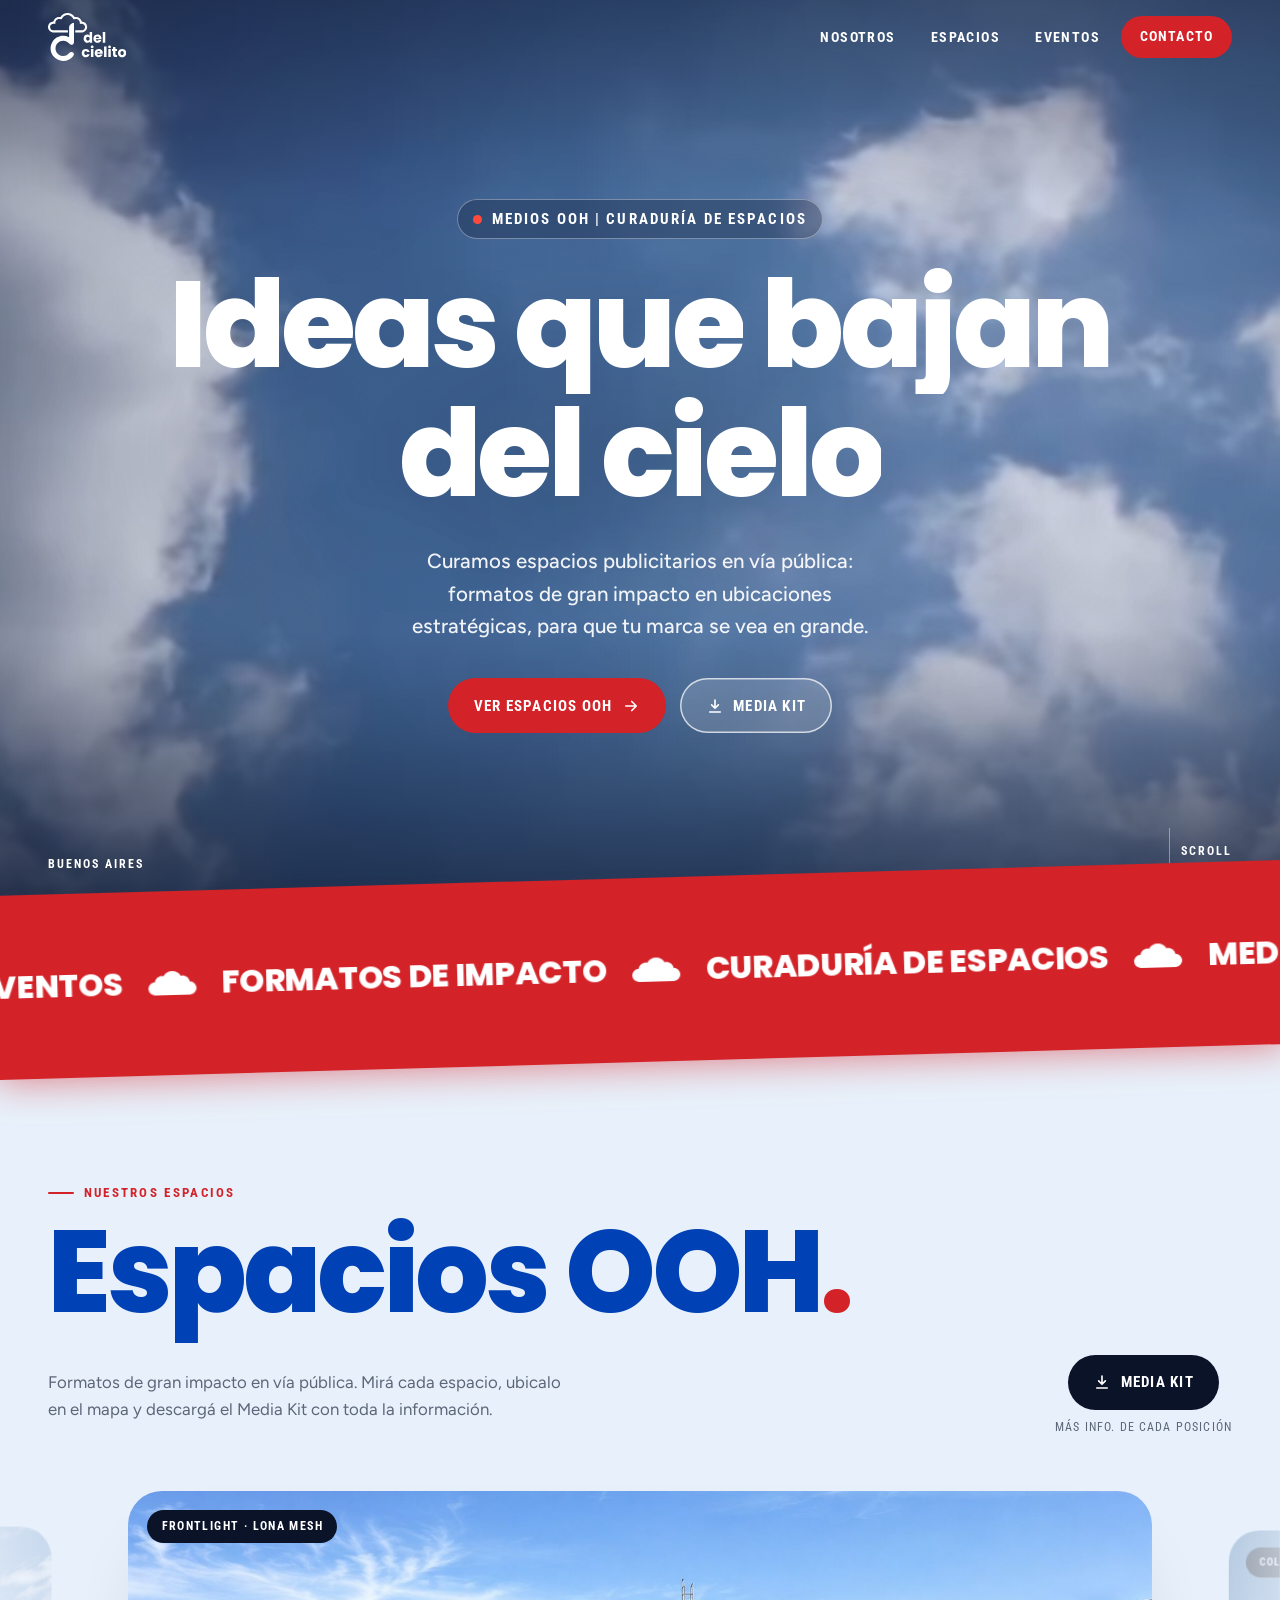
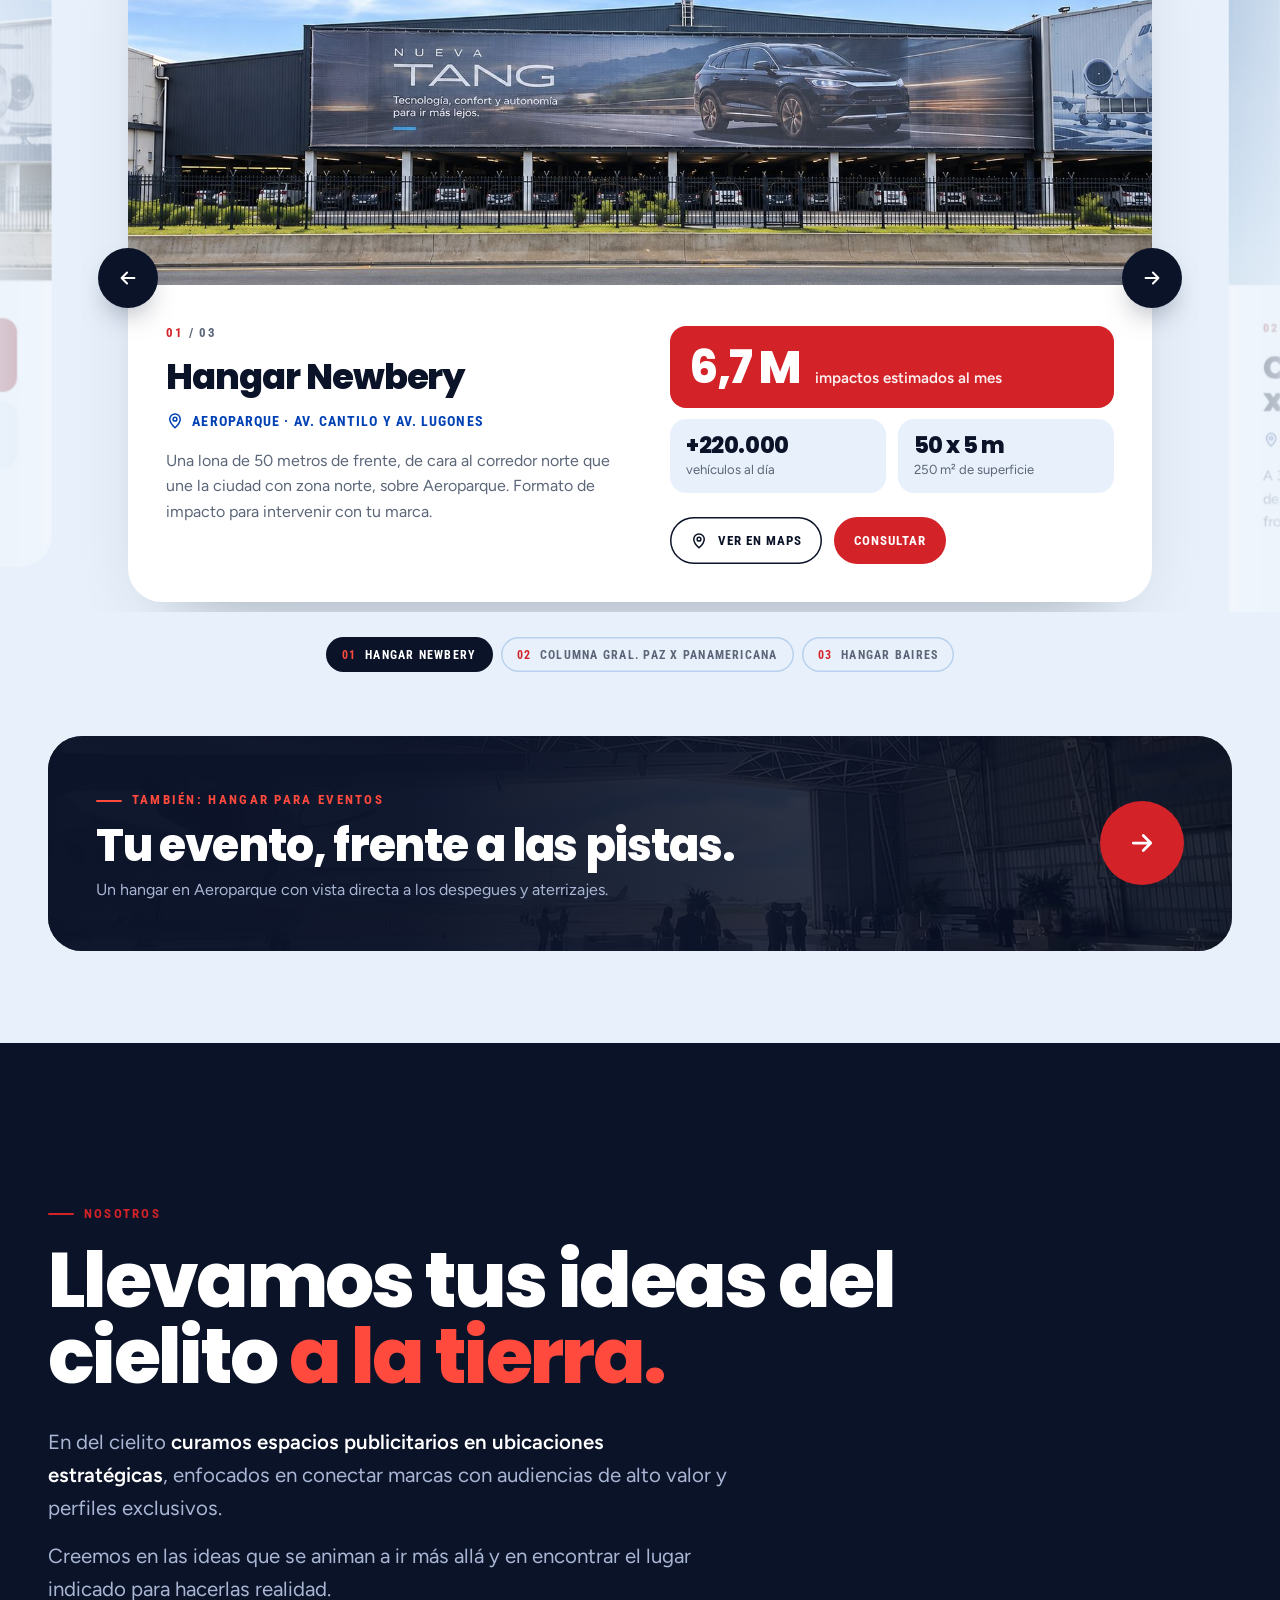
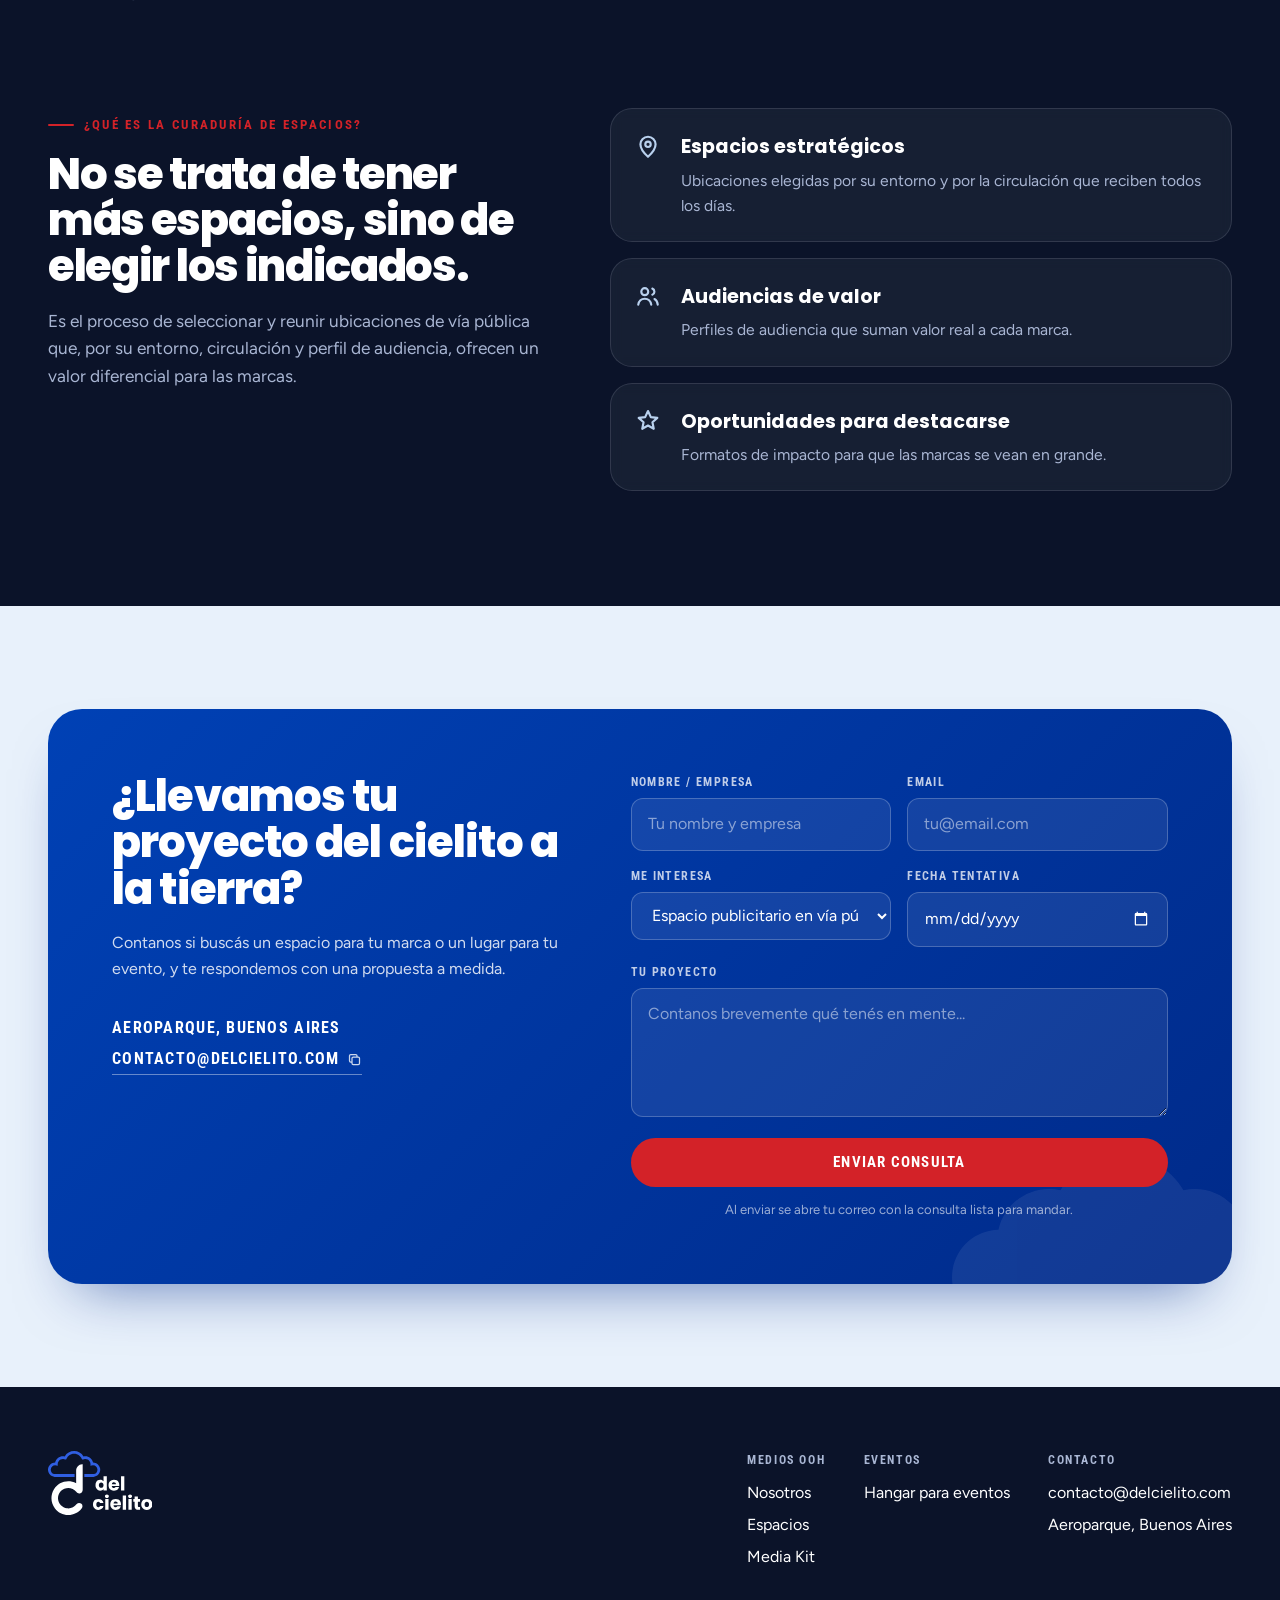
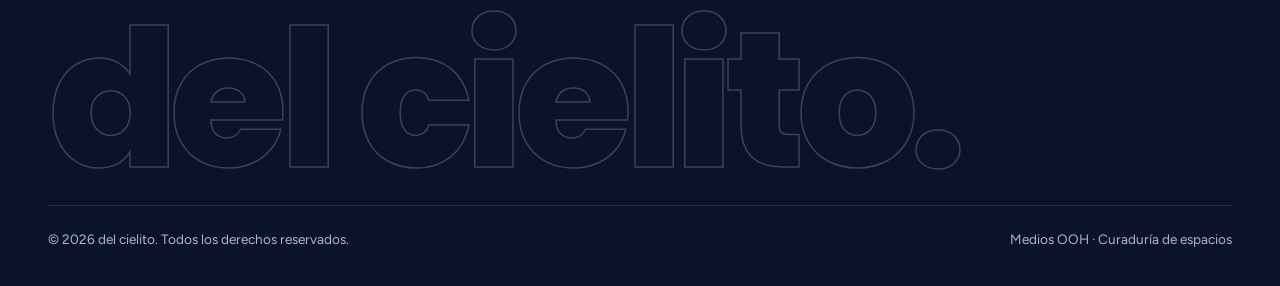
==== commit f0c1112a: "Add files via upload" ====
--- a/index.html
+++ b/index.html
@@ -53,13 +53,13 @@
         <span class="w"><span style="animation-delay:.08s">que</span></span>
         <span class="w"><span style="animation-delay:.16s">bajan</span></span>
         <span class="w"><span style="animation-delay:.24s">del</span></span>
-        <span class="w"><span style="animation-delay:.32s">cielo<span class="accent">.</span></span></span>
+        <span class="w"><span style="animation-delay:.32s">cielo</span></span>
       </h1>
       <p class="lead">Curamos espacios publicitarios en vía pública: formatos de gran impacto en ubicaciones estratégicas, para que tu marca se vea en grande.</p>
       <div class="hero-ctas">
         <a class="btn" href="#espacios">Ver espacios OOH <svg><use href="#i-arrow"/></svg></a>
-        <!-- MEDIA KIT: poné el PDF en mediakit/del-cielito-media-kit.pdf (o cambiá este link) -->
-        <a class="btn btn-ghost" href="mediakit/del-cielito-media-kit.pdf" download>
+        <!-- MEDIA KIT: el PDF está en mediakit/del-cielito-media-kit.pdf. Para actualizarlo, reemplazá ese archivo con el mismo nombre. -->
+        <a class="btn btn-ghost" href="mediakit/del-cielito-media-kit.pdf" download="Media-Kit-del-cielito.pdf">
           <svg><use href="#i-down"/></svg> Media Kit
         </a>
       </div>
@@ -86,123 +86,124 @@
   <section class="espacios" id="espacios">
     <div class="wrap">
       <div class="espacios-head">
-        <div>
+        <div class="title">
           <span class="kicker reveal">Nuestros espacios</span>
           <h2 class="display reveal" data-delay="1">Espacios OOH<span class="accent">.</span></h2>
-          <p class="reveal" data-delay="2">Formatos de gran impacto en vía pública. Mirá cada espacio, ubicalo en el mapa y descargá el Media Kit con toda la información.</p>
-        </div>
-        <a class="btn btn-ink reveal" data-delay="2" href="mediakit/del-cielito-media-kit.pdf" download>
-          <svg><use href="#i-down"/></svg> Media Kit
-        </a>
-      </div>
-
-      <!--
-        CARRUSEL: cada <article class="slide"> es un espacio.
-        Para agregar uno, copiá un bloque completo y cambiá:
-          - data-name       → nombre corto (aparece en la barra de progreso)
-          - src / alt       → foto (subila a la carpeta Imagenes/)
-          - textos y datos  → la ficha con fondo rojo (.spec.hl) es el dato destacado
-          - href de "Ver en Maps" → link de Google Maps con el pin del cartel
-        data-interval = milisegundos que queda cada espacio en pantalla.
-      -->
-      <div class="carousel reveal" data-carousel data-interval="9000" role="region" aria-roledescription="carrusel" aria-label="Espacios OOH">
-        <div class="carousel-viewport">
-          <div class="carousel-track">
-
-            <!-- ESPACIO 01 -->
-            <article class="slide" data-name="Hangar Newbery" role="group" aria-roledescription="espacio">
-              <div class="slide-media" data-cursor="Arrastrá">
-                <span class="tag">Frontlight · Lona mesh</span>
-                <img src="Imagenes/hangar-newbery.jpg" alt="Simulación del cartel de 50 x 5 metros de del cielito en la fachada del Hangar Newbery, frente a la autopista" draggable="false">
-              </div>
-              <div class="slide-body">
-                <span class="slide-count"></span>
-                <h3>Hangar Newbery</h3>
-                <div class="slide-loc"><svg><use href="#i-pin"/></svg>Aeroparque Internacional Jorge Newbery</div>
-                <p>Frente a Av. Cantilo y Av. Lugones, disponemos de un formato de impacto frontlight de lona mesh para intervenir con tu marca.</p>
-                <div class="specs">
-                  <div class="spec hl"><strong>+6,5 M</strong><span>impactos estimados al mes</span></div>
-                  <div class="spec"><strong>+220.000</strong><span>vehículos al día</span></div>
-                  <div class="spec"><strong>250 m²</strong><span>50 x 5 metros</span></div>
-                </div>
-                <div class="slide-actions">
-                  <a class="btn btn-outline" href="https://maps.app.goo.gl/SJL4XqPJ4mNVX9gEA" target="_blank" rel="noopener"><svg><use href="#i-pin"/></svg> Ver en Maps</a>
-                  <a class="btn" href="#contacto" data-tipo="Espacio publicitario en vía pública" data-espacio="Hangar Newbery">Consultar</a>
-                </div>
-              </div>
-            </article>
-
-            <!-- ESPACIO 02 -->
-            <article class="slide" data-name="Columna Gral. Paz x Panamericana" role="group" aria-roledescription="espacio">
-              <div class="slide-media" data-cursor="Arrastrá">
-                <span class="tag">Columna Frontlight</span>
-                <img src="Imagenes/columna-gral-paz.jpg" alt="Columna publicitaria frontlight iluminada de noche en General Paz y Panamericana" loading="lazy" draggable="false" style="object-position:50% 38%">
-              </div>
-              <div class="slide-body">
-                <span class="slide-count"></span>
-                <h3>Columna Gral. Paz x Panamericana</h3>
-                <div class="slide-loc"><svg><use href="#i-pin"/></svg>Gral. Paz y Panamericana</div>
-                <p>Columna frontlight de 30 metros de altura con exposición a Panamericana, colectora y General Paz. Visibilidad elevada, con potencial de lectura desde distintos recorridos.</p>
-                <div class="specs">
-                  <div class="spec hl"><strong>17,1 M</strong><span>circulaciones vehiculares estimadas al mes*</span></div>
-                  <div class="spec"><strong>108 m²</strong><span>12 x 9 metros</span></div>
-                  <div class="spec"><strong>30 m</strong><span>de altura</span></div>
-                </div>
-                <details class="breakdown">
-                  <summary>Ver detalle de circulaciones</summary>
-                  <table>
-                    <tr><th scope="row">Panamericana</th><td>8.066.436</td></tr>
-                    <tr><th scope="row">General Paz <small>(300.000 diarios estimados)</small></th><td>9.000.000</td></tr>
-                    <tr><th scope="row">Colectora Panamericana</th><td>Por determinar</td></tr>
-                    <tr class="total"><th scope="row">Subtotal sin colectora</th><td>17.066.436</td></tr>
-                  </table>
-                  <p>*Volumen mensual combinado preliminar, tomando 22 días hábiles y 8 de fin de semana, antes de sumar colectora.</p>
-                </details>
-                <div class="slide-actions">
-                  <a class="btn btn-outline" href="https://maps.app.goo.gl/p9vn7sHbW9NvA4dW9" target="_blank" rel="noopener"><svg><use href="#i-pin"/></svg> Ver en Maps</a>
-                  <a class="btn" href="#contacto" data-tipo="Espacio publicitario en vía pública" data-espacio="Columna Gral. Paz x Panamericana">Consultar</a>
-                </div>
-              </div>
-            </article>
-
-            <!-- ESPACIO 03 -->
-            <article class="slide" data-name="Hangar Baires" role="group" aria-roledescription="espacio">
-              <div class="slide-media" data-cursor="Arrastrá">
-                <span class="tag">Frontlight · Lona mesh</span>
-                <img src="Imagenes/hangar-baires.jpg" alt="Simulación del cartel de 50 x 5 metros de del cielito en la fachada del Hangar Baires, frente a la autopista" loading="lazy" draggable="false">
-              </div>
-              <div class="slide-body">
-                <span class="slide-count"></span>
-                <h3>Hangar Baires</h3>
-                <div class="slide-loc"><svg><use href="#i-pin"/></svg>Aeroparque Internacional Jorge Newbery</div>
-                <p>Frente a Av. Cantilo y Av. Lugones, disponemos de un formato de impacto frontlight de lona mesh para intervenir con tu marca.</p>
-                <div class="specs">
-                  <div class="spec hl"><strong>+6,5 M</strong><span>impactos estimados al mes</span></div>
-                  <div class="spec"><strong>+220.000</strong><span>vehículos al día</span></div>
-                  <div class="spec"><strong>250 m²</strong><span>50 x 5 metros</span></div>
-                </div>
-                <div class="slide-actions">
-                  <a class="btn btn-outline" href="https://maps.app.goo.gl/ZuuAG7JS4tPkSgT77" target="_blank" rel="noopener"><svg><use href="#i-pin"/></svg> Ver en Maps</a>
-                  <a class="btn" href="#contacto" data-tipo="Espacio publicitario en vía pública" data-espacio="Hangar Baires">Consultar</a>
-                </div>
-              </div>
-            </article>
-
-          </div>
-        </div>
-        <div class="carousel-ui">
-          <div class="dots"></div>
-          <div class="arrows">
-            <button class="arrow autoplay-toggle" type="button" data-play></button>
-            <button class="arrow" type="button" data-prev aria-label="Espacio anterior"><svg style="transform:scaleX(-1)"><use href="#i-arrow"/></svg></button>
-            <button class="arrow" type="button" data-next aria-label="Espacio siguiente"><svg><use href="#i-arrow"/></svg></button>
-          </div>
-        </div>
-      </div>
-    </div>
-  </section>
-
-  <!-- ===================== EVENTOS (acceso a la segunda hoja) ===================== -->
+        </div>
+        <p class="reveal" data-delay="2">Formatos de gran impacto en vía pública. Mirá cada espacio, ubicalo en el mapa y descargá el Media Kit con toda la información.</p>
+        <div class="mediakit reveal" data-delay="2">
+          <!-- MEDIA KIT: el PDF está en mediakit/del-cielito-media-kit.pdf. Para actualizarlo, reemplazá ese archivo con el mismo nombre. -->
+          <a class="btn btn-ink" href="mediakit/del-cielito-media-kit.pdf" download="Media-Kit-del-cielito.pdf">
+            <svg><use href="#i-down"/></svg> Media Kit
+          </a>
+          <small>Más info. de cada posición</small>
+        </div>
+      </div>
+    </div>
+
+    <!--
+      CARRUSEL: cada <article class="slide"> es un espacio. No rota solo:
+      se navega con las flechas, las pestañas, deslizando o tocando los espacios de los costados.
+      Para agregar uno, copiá un bloque completo y cambiá:
+        - data-name       → nombre corto (aparece en las pestañas de abajo)
+        - src / alt       → foto (subila a la carpeta Imagenes/)
+        - textos y datos  → la ficha con fondo rojo (.spec.hl) es el dato destacado
+        - href de "Ver en Maps" → link de Google Maps con el pin del cartel
+    -->
+    <div class="carousel reveal" data-carousel role="region" aria-roledescription="carrusel" aria-label="Espacios OOH">
+      <div class="carousel-stage">
+
+        <!-- ESPACIO 01 -->
+        <article class="slide" data-name="Hangar Newbery" role="group" aria-roledescription="espacio">
+          <div class="slide-media" data-cursor="Arrastrá" style="--pos: 50% 48%">
+            <span class="tag">Frontlight · Lona mesh</span>
+            <img src="Imagenes/hangar-newbery.jpg" alt="Cartel de 50 x 5 metros en la fachada del Hangar Newbery, frente a la autopista en Aeroparque" draggable="false">
+          </div>
+          <div class="slide-body">
+            <div class="slide-info"><span class="slide-count"></span>
+            <h3>Hangar Newbery</h3>
+            <div class="slide-loc"><svg><use href="#i-pin"/></svg>Aeroparque · Av. Cantilo y Av. Lugones</div>
+            <p>Una lona de 50 metros de frente, de cara al corredor norte que une la ciudad con zona norte, sobre Aeroparque. Formato de impacto para intervenir con tu marca.</p></div>
+            <div class="slide-data"><div class="specs">
+              <div class="spec hl"><strong>6,7 M</strong><span>impactos estimados al mes</span></div>
+              <div class="spec"><strong>+220.000</strong><span>vehículos al día</span></div>
+              <div class="spec"><strong>50 x 5 m</strong><span>250 m² de superficie</span></div>
+            </div>
+            <div class="slide-actions">
+              <a class="btn btn-outline" href="https://maps.app.goo.gl/SJL4XqPJ4mNVX9gEA" target="_blank" rel="noopener"><svg><use href="#i-pin"/></svg> Ver en Maps</a>
+              <a class="btn" href="#contacto" data-tipo="Espacio publicitario en vía pública" data-espacio="Hangar Newbery">Consultar</a>
+            </div>
+          </div>
+          </div>
+        </article>
+
+        <!-- ESPACIO 02 -->
+        <article class="slide" data-name="Columna Gral. Paz x Panamericana" role="group" aria-roledescription="espacio">
+          <div class="slide-media" data-cursor="Arrastrá" style="--pos: 50% 22%">
+            <span class="tag">Columna frontlight · Iluminada</span>
+            <img src="Imagenes/columna-gral-paz.jpg" alt="Columna publicitaria frontlight en General Paz y Panamericana, de día y de noche" loading="lazy" draggable="false">
+          </div>
+          <div class="slide-body">
+            <div class="slide-info"><span class="slide-count"></span>
+            <h3>Columna Gral. Paz x Panamericana</h3>
+            <div class="slide-loc"><svg><use href="#i-pin"/></svg>Gral. Paz y Panamericana</div>
+            <p>A 30 metros de altura, en el cruce de las dos autopistas. Visible desde la Panamericana, la colectora y la General Paz, en formato frontlight para tener presencia de día y de noche.</p></div>
+            <div class="slide-data"><div class="specs">
+              <div class="spec hl"><strong>17,1 M</strong><span>circulaciones vehiculares estimadas al mes*</span></div>
+              <div class="spec"><strong>16 x 9 m</strong><span>144 m² de superficie</span></div>
+              <div class="spec"><strong>30 m</strong><span>de altura</span></div>
+            </div>
+            <details class="breakdown">
+              <summary>Ver detalle de circulaciones</summary>
+              <table>
+                <tr><th scope="row">Panamericana</th><td>8.066.436</td></tr>
+                <tr><th scope="row">General Paz <small>(300.000 diarios estimados)</small></th><td>9.000.000</td></tr>
+                <tr><th scope="row">Colectora Panamericana</th><td>Por determinar</td></tr>
+                <tr class="total"><th scope="row">Subtotal sin colectora</th><td>17.066.436</td></tr>
+              </table>
+              <p>*Volumen mensual combinado preliminar, tomando 22 días hábiles y 8 de fin de semana, antes de sumar colectora.</p>
+            </details>
+            <div class="slide-actions">
+              <a class="btn btn-outline" href="https://maps.app.goo.gl/p9vn7sHbW9NvA4dW9" target="_blank" rel="noopener"><svg><use href="#i-pin"/></svg> Ver en Maps</a>
+              <a class="btn" href="#contacto" data-tipo="Espacio publicitario en vía pública" data-espacio="Columna Gral. Paz x Panamericana">Consultar</a>
+            </div>
+          </div>
+          </div>
+        </article>
+
+        <!-- ESPACIO 03 -->
+        <article class="slide" data-name="Hangar Baires" role="group" aria-roledescription="espacio">
+          <div class="slide-media" data-cursor="Arrastrá" style="--pos: 50% 40%">
+            <span class="tag">Frontlight · Lona mesh</span>
+            <img src="Imagenes/hangar-baires.jpg" alt="Cartel de 50 x 5 metros en la fachada del Hangar Baires, frente a la autopista en Aeroparque" loading="lazy" draggable="false">
+          </div>
+          <div class="slide-body">
+            <div class="slide-info"><span class="slide-count"></span>
+            <h3>Hangar Baires</h3>
+            <div class="slide-loc"><svg><use href="#i-pin"/></svg>Aeroparque · Av. Cantilo y Av. Lugones</div>
+            <p>Sobre Av. Lugones, en Aeroparque, un formato de impacto transitado por un público de segmento alto que se mueve entre la ciudad y zona norte. Lona mesh lista para intervenir.</p></div>
+            <div class="slide-data"><div class="specs">
+              <div class="spec hl"><strong>6,7 M</strong><span>impactos estimados al mes</span></div>
+              <div class="spec"><strong>+220.000</strong><span>vehículos al día</span></div>
+              <div class="spec"><strong>50 x 5 m</strong><span>250 m² de superficie</span></div>
+            </div>
+            <div class="slide-actions">
+              <a class="btn btn-outline" href="https://maps.app.goo.gl/ZuuAG7JS4tPkSgT77" target="_blank" rel="noopener"><svg><use href="#i-pin"/></svg> Ver en Maps</a>
+              <a class="btn" href="#contacto" data-tipo="Espacio publicitario en vía pública" data-espacio="Hangar Baires">Consultar</a>
+            </div>
+          </div>
+          </div>
+        </article>
+
+      </div>
+      <button class="arrow" type="button" data-prev aria-label="Espacio anterior"><svg style="transform:scaleX(-1)"><use href="#i-arrow"/></svg></button>
+      <button class="arrow" type="button" data-next aria-label="Espacio siguiente"><svg><use href="#i-arrow"/></svg></button>
+      <div class="carousel-tabs" aria-label="Elegí un espacio"></div>
+    </div>
+  </section>
+
+  
+<!-- ===================== EVENTOS (acceso a la segunda hoja) ===================== -->
   <section class="teaser">
     <div class="wrap">
       <a class="teaser-card reveal" href="eventos.html" data-cursor="Ver">
@@ -315,7 +316,7 @@
       <div class="footer-top">
         <a href="#inicio" class="brand" aria-label="del cielito — Inicio" style="--logo-cloud:var(--blue)"><svg viewBox="0 0 310.31 190.22"><use href="#logo"/></svg></a>
         <div class="footer-links">
-          <div><b>Medios OOH</b><a href="#nosotros">Nosotros</a><a href="#espacios">Espacios</a><a href="mediakit/del-cielito-media-kit.pdf" download>Media Kit</a></div>
+          <div><b>Medios OOH</b><a href="#nosotros">Nosotros</a><a href="#espacios">Espacios</a><a href="mediakit/del-cielito-media-kit.pdf" download="Media-Kit-del-cielito.pdf">Media Kit</a></div>
           <div><b>Eventos</b><a href="eventos.html">Hangar para eventos</a></div>
           <div><b>Contacto</b><button type="button" class="copy-mail footer-copy" data-copy="contacto@delcielito.com" aria-label="Copiar el mail contacto@delcielito.com">contacto@delcielito.com</button><span>Aeroparque, Buenos Aires</span></div>
         </div>
--- a/styles.css
+++ b/styles.css
@@ -295,42 +295,65 @@
    ESPACIOS OOH — carrusel
    ========================================================= */
 .espacios { padding: clamp(5rem, 9vw, 8rem) 0 clamp(3rem, 5vw, 4rem); background: var(--ice); position: relative; overflow: hidden; }
-.espacios-head { display: flex; justify-content: space-between; align-items: end; gap: 1.5rem; flex-wrap: wrap; margin-bottom: clamp(2rem, 4vw, 3rem); }
+.espacios-head {
+  display: grid; grid-template-columns: 1fr auto; column-gap: 2rem; row-gap: 1.6rem; align-items: center;
+  margin-bottom: clamp(2rem, 4vw, 3rem);
+}
+.espacios-head .title { grid-column: 1 / -1; }
 .espacios-head h2 { font-size: clamp(3rem, 9vw, 7.5rem); color: var(--cobalt); margin-top: .8rem; }
 .espacios-head h2 .accent { color: var(--verm); }
-.espacios-head p { max-width: 460px; color: var(--muted); margin-top: .8rem; }
-
-.carousel { position: relative; outline: none; }
-.carousel-viewport { overflow: hidden; border-radius: var(--radius-lg); touch-action: pan-y; }
-.carousel-track { display: flex; transition: transform 1.1s var(--ease); will-change: transform; }
-.carousel-track.dragging { transition: none; }
+.espacios-head p { max-width: 520px; color: var(--muted); font-size: 1.05rem; min-width: 0; }
+.mediakit { display: flex; flex-direction: column; align-items: center; gap: .55rem; }
+.mediakit small { font-family: var(--font-label); font-size: .72rem; letter-spacing: .1em; text-transform: uppercase; color: var(--muted); }
+@media (max-width: 700px) {
+  .espacios-head { grid-template-columns: 1fr; }
+  .mediakit { align-items: flex-start; }
+}
+
+/* ---------- Carrusel infinito: principal al centro, vecinos difuminados a los costados ---------- */
+.carousel { --card-w: min(1100px, 80vw); --gap: clamp(14px, 2vw, 28px); position: relative; outline: none; }
+.carousel-stage {
+  display: grid; touch-action: pan-y; user-select: none; padding-block: 6px 10px; transition: height .6s var(--ease);
+  /* los costados se desvanecen hacia el fondo */
+  -webkit-mask-image: linear-gradient(90deg, rgba(0,0,0,.35) 0, #000 calc((100% - var(--card-w)) / 2 + 4px), #000 calc((100% + var(--card-w)) / 2 - 4px), rgba(0,0,0,.35) 100%);
+          mask-image: linear-gradient(90deg, rgba(0,0,0,.35) 0, #000 calc((100% - var(--card-w)) / 2 + 4px), #000 calc((100% + var(--card-w)) / 2 - 4px), rgba(0,0,0,.35) 100%);
+}
 .slide {
-  flex: 0 0 100%; display: grid; grid-template-columns: 1.45fr 1fr; min-height: 560px;
-  background: var(--white); user-select: none;
-}
-.slide-media { position: relative; overflow: hidden; background: var(--ice-2); }
-.slide-media img { position: absolute; inset: 0; width: 100%; height: 100%; object-fit: cover; transform: scale(1.12); transition: transform 1.6s var(--ease); pointer-events: none; }
+  --d: 0; --drag: 0px;
+  grid-area: 1 / 1; justify-self: center; align-self: start; width: var(--card-w);
+  display: grid; grid-template-columns: 1fr;
+  background: var(--white); border-radius: var(--radius-lg); overflow: hidden;
+  transform: translateX(calc(var(--d) * (var(--card-w) + var(--gap)) + var(--drag))) scale(.9);
+  opacity: .6; filter: saturate(.6);
+  transition: transform .9s var(--ease), opacity .6s, filter .6s, box-shadow .6s;
+  will-change: transform;
+}
+.slide.is-active { transform: translateX(var(--drag)) scale(1); opacity: 1; filter: none; z-index: 2; box-shadow: 0 40px 80px -50px rgba(11,19,41,.45); }
+.slide.is-far { opacity: 0; visibility: hidden; transition: transform .9s var(--ease), opacity .4s, visibility 0s .9s; }
+.slide.is-side { cursor: pointer; z-index: 1; }
+.slide.is-side > * { pointer-events: none; }
+.slide.is-side:hover { opacity: .75; }
+.carousel.dragging .slide { transition: none; }
+.slide-media { position: relative; overflow: hidden; background: var(--ice-2); aspect-ratio: 2.6 / 1; max-width: 100%; }
+.slide-media img { position: absolute; inset: 0; width: 100%; height: 100%; object-fit: cover; object-position: var(--pos, 50% 50%); transform: scale(1.06); transform-origin: var(--pos, 50% 50%); transition: transform 1.4s var(--ease); pointer-events: none; }
 .slide.is-active .slide-media img { transform: scale(1); }
 .slide-media .tag {
   position: absolute; left: 1.2rem; top: 1.2rem; z-index: 1;
   padding: .45rem .9rem; border-radius: 999px; background: var(--ink); color: var(--white);
   font-family: var(--font-label); font-weight: 700; text-transform: uppercase; letter-spacing: .12em; font-size: .72rem;
 }
-.slide-media .tag.pending { background: var(--verm); }
-.slide-media .placeholder {
-  position: absolute; inset: 0; display: grid; place-items: center; text-align: center; padding: 2rem;
-  background: linear-gradient(135deg, var(--ice-2), var(--ice-3)); color: var(--cobalt);
-  font-family: var(--font-label); text-transform: uppercase; letter-spacing: .14em; font-size: .85rem; font-weight: 700;
-}
-.slide-media .placeholder svg { width: 120px; margin: 0 auto 1rem; fill: var(--white); }
-.slide-body { padding: clamp(1.8rem, 3.5vw, 3rem); display: flex; flex-direction: column; gap: 1rem; }
+.slide-body { padding: clamp(1.6rem, 3vw, 2.4rem); display: grid; grid-template-columns: 1.05fr 1fr; gap: 1.2rem clamp(1.6rem, 3vw, 2.6rem); align-items: start; min-width: 0; }
+.slide-info, .slide-data { display: flex; flex-direction: column; gap: .95rem; min-width: 0; }
 .slide-count { font-family: var(--font-label); font-weight: 700; letter-spacing: .14em; font-size: .8rem; color: var(--muted); }
 .slide-count b { color: var(--verm); }
-.slide-body h3 { font-family: var(--font-title); font-weight: 800; font-size: clamp(1.9rem, 3vw, 2.6rem); line-height: 1.02; letter-spacing: -0.03em; color: var(--ink); }
+.slide-body h3 { font-family: var(--font-title); font-weight: 800; font-size: clamp(1.8rem, 2.8vw, 2.5rem); line-height: 1.02; letter-spacing: -0.03em; color: var(--ink); text-wrap: balance; }
 .slide-loc { display: flex; align-items: start; gap: .5rem; font-family: var(--font-label); text-transform: uppercase; letter-spacing: .08em; font-size: .85rem; font-weight: 700; color: var(--cobalt); }
 .slide-loc svg { width: 18px; height: 18px; flex: none; margin-top: 1px; }
 .slide-body p { color: var(--muted); }
 .specs { display: grid; grid-template-columns: 1fr 1fr; gap: .7rem; margin-top: .2rem; }
+.spec { background: var(--ice); border-radius: 16px; padding: .9rem 1rem; }
+.spec strong { display: block; font-family: var(--font-title); font-weight: 800; font-size: 1.4rem; letter-spacing: -0.02em; color: var(--ink); line-height: 1.1; }
+.spec span { font-size: .82rem; color: var(--muted); line-height: 1.3; display: block; margin-top: .2rem; }
 .spec.hl { grid-column: 1 / -1; background: var(--verm); color: var(--white); padding: 1.1rem 1.2rem; display: flex; align-items: baseline; gap: .9rem; flex-wrap: wrap; }
 .spec.hl strong { color: var(--white); font-size: clamp(2.2rem, 3.6vw, 3rem); letter-spacing: -0.04em; line-height: 1; }
 .spec.hl span { color: rgba(255,255,255,.92); font-size: .95rem; font-weight: 600; margin: 0; flex: 1; min-width: 140px; }
@@ -345,40 +368,50 @@
 .breakdown td { text-align: right; white-space: nowrap; padding-left: 1rem; }
 .breakdown tr.total th, .breakdown tr.total td { font-weight: 700; color: var(--verm); }
 .breakdown p { font-size: .78rem; padding: .5rem 0 .8rem; }
-.spec { background: var(--ice); border-radius: 16px; padding: .9rem 1rem; }
-.spec strong { display: block; font-family: var(--font-title); font-weight: 800; font-size: 1.4rem; letter-spacing: -0.02em; color: var(--ink); line-height: 1.1; }
-.spec span { font-size: .82rem; color: var(--muted); line-height: 1.3; display: block; margin-top: .2rem; }
 .slide-actions { display: flex; gap: .7rem; flex-wrap: wrap; margin-top: auto; padding-top: .6rem; }
 .slide-actions .btn { padding: .8rem 1.25rem; font-size: .82rem; white-space: nowrap; }
 
-.carousel-ui { display: flex; align-items: center; justify-content: space-between; gap: 1rem; margin-top: 1.4rem; }
-.dots { display: flex; gap: .5rem; flex: 1; max-width: 520px; }
-.dot-btn {
-  position: relative; flex: 1; height: 34px; border: 0; background: none; cursor: pointer; padding: 0;
-}
-.dot-btn::before { content: ""; position: absolute; left: 0; right: 0; top: 50%; height: 4px; margin-top: -2px; border-radius: 4px; background: var(--ice-3); }
-.dot-btn i { position: absolute; left: 0; top: 50%; height: 4px; margin-top: -2px; width: 0; border-radius: 4px; background: var(--verm); }
-.dot-btn.done i { width: 100%; background: var(--cobalt); }
-.dot-btn span { position: absolute; left: 0; bottom: -2px; font-family: var(--font-label); font-size: .7rem; letter-spacing: .1em; color: var(--muted); text-transform: uppercase; white-space: nowrap; overflow: hidden; text-overflow: ellipsis; max-width: 100%; }
-.arrows { display: flex; gap: .6rem; }
+/* flechas sobre los costados */
 .arrow {
-  width: 58px; height: 58px; border-radius: 50%; border: 0; cursor: pointer;
+  position: absolute; top: 50%; z-index: 3; width: 60px; height: 60px; margin-top: -30px; border-radius: 50%; border: 0; cursor: pointer;
   background: var(--ink); color: var(--white); display: grid; place-items: center;
+  box-shadow: 0 14px 30px -14px rgba(11,19,41,.6);
   transition: background .3s, transform .3s var(--ease);
 }
+.arrow[data-prev] { left: calc((100% - var(--card-w)) / 2 - 30px); }
+.arrow[data-next] { right: calc((100% - var(--card-w)) / 2 - 30px); }
 .arrow:hover { background: var(--verm); transform: scale(1.08); }
 .arrow svg { width: 22px; height: 22px; }
-.autoplay-toggle { background: transparent; color: var(--ink); box-shadow: inset 0 0 0 1.5px var(--ink); }
-.autoplay-toggle:hover { color: var(--white); }
+
+/* pestañas con el nombre de cada espacio */
+.carousel-tabs { display: flex; justify-content: center; gap: .5rem; flex-wrap: wrap; margin-top: 1.6rem; padding: 0 var(--gutter); }
+.tab-btn {
+  display: inline-flex; align-items: center; gap: .55rem; border: 0; cursor: pointer;
+  padding: .6rem 1rem; border-radius: 999px; background: transparent; color: var(--muted);
+  box-shadow: inset 0 0 0 1.5px var(--ice-3);
+  font-family: var(--font-label); font-weight: 700; font-size: .78rem; letter-spacing: .1em; text-transform: uppercase;
+  transition: background .3s, color .3s, box-shadow .3s;
+}
+.tab-btn b { color: var(--verm); }
+.tab-btn:hover { color: var(--ink); box-shadow: inset 0 0 0 1.5px var(--ink); }
+.tab-btn[aria-current="true"] { background: var(--ink); color: var(--white); box-shadow: none; }
+.tab-btn[aria-current="true"] b { color: var(--verm-hot); }
+
+/* invitación: al aparecer, el carrusel "espía" al siguiente */
+.carousel.peek .slide { animation: peekmove 1.6s var(--ease) .3s 1; }
+@keyframes peekmove { 0%, 100% { translate: 0 0; } 40% { translate: -70px 0; } 65% { translate: -70px 0; } }
 
 @media (max-width: 900px) {
-  .slide { grid-template-columns: 1fr; min-height: 0; }
+  .carousel { --card-w: 82vw; }
   .slide-media { aspect-ratio: 16 / 10; }
-  .specs { grid-template-columns: 1fr 1fr; }
-  .dot-btn span { display: none; }
+  .slide-body { grid-template-columns: 1fr; }
+  .arrow { top: auto; bottom: 0; margin-top: 0; width: 50px; height: 50px; }
+  .arrow[data-prev] { left: auto; right: calc(var(--gutter) + 60px); }
+  .arrow[data-next] { right: var(--gutter); }
+  .carousel-tabs { justify-content: flex-start; padding-right: calc(var(--gutter) + 120px); min-height: 50px; }
+  .tab-btn span { display: none; }
 }
 @media (max-width: 480px) {
-  .arrow { width: 48px; height: 48px; }
   .slide-actions .btn { flex: 1; justify-content: center; padding: .8rem .9rem; }
 }
 
@@ -474,7 +507,7 @@
    ========================================================= */
 .cursor, .cursor-dot { display: none; }
 @media (hover: hover) and (pointer: fine) {
-  html.has-cursor, html.has-cursor a, html.has-cursor button, html.has-cursor label, html.has-cursor .carousel-viewport { cursor: none; }
+  html.has-cursor, html.has-cursor a, html.has-cursor button, html.has-cursor label, html.has-cursor .carousel-stage { cursor: none; }
   html.has-cursor input, html.has-cursor textarea, html.has-cursor select { cursor: auto; }
   .cursor, .cursor-dot { display: block; position: fixed; left: 0; top: 0; pointer-events: none; z-index: 9999; }
   .cursor-dot { width: 8px; height: 8px; margin: -4px 0 0 -4px; border-radius: 50%; background: var(--verm); }
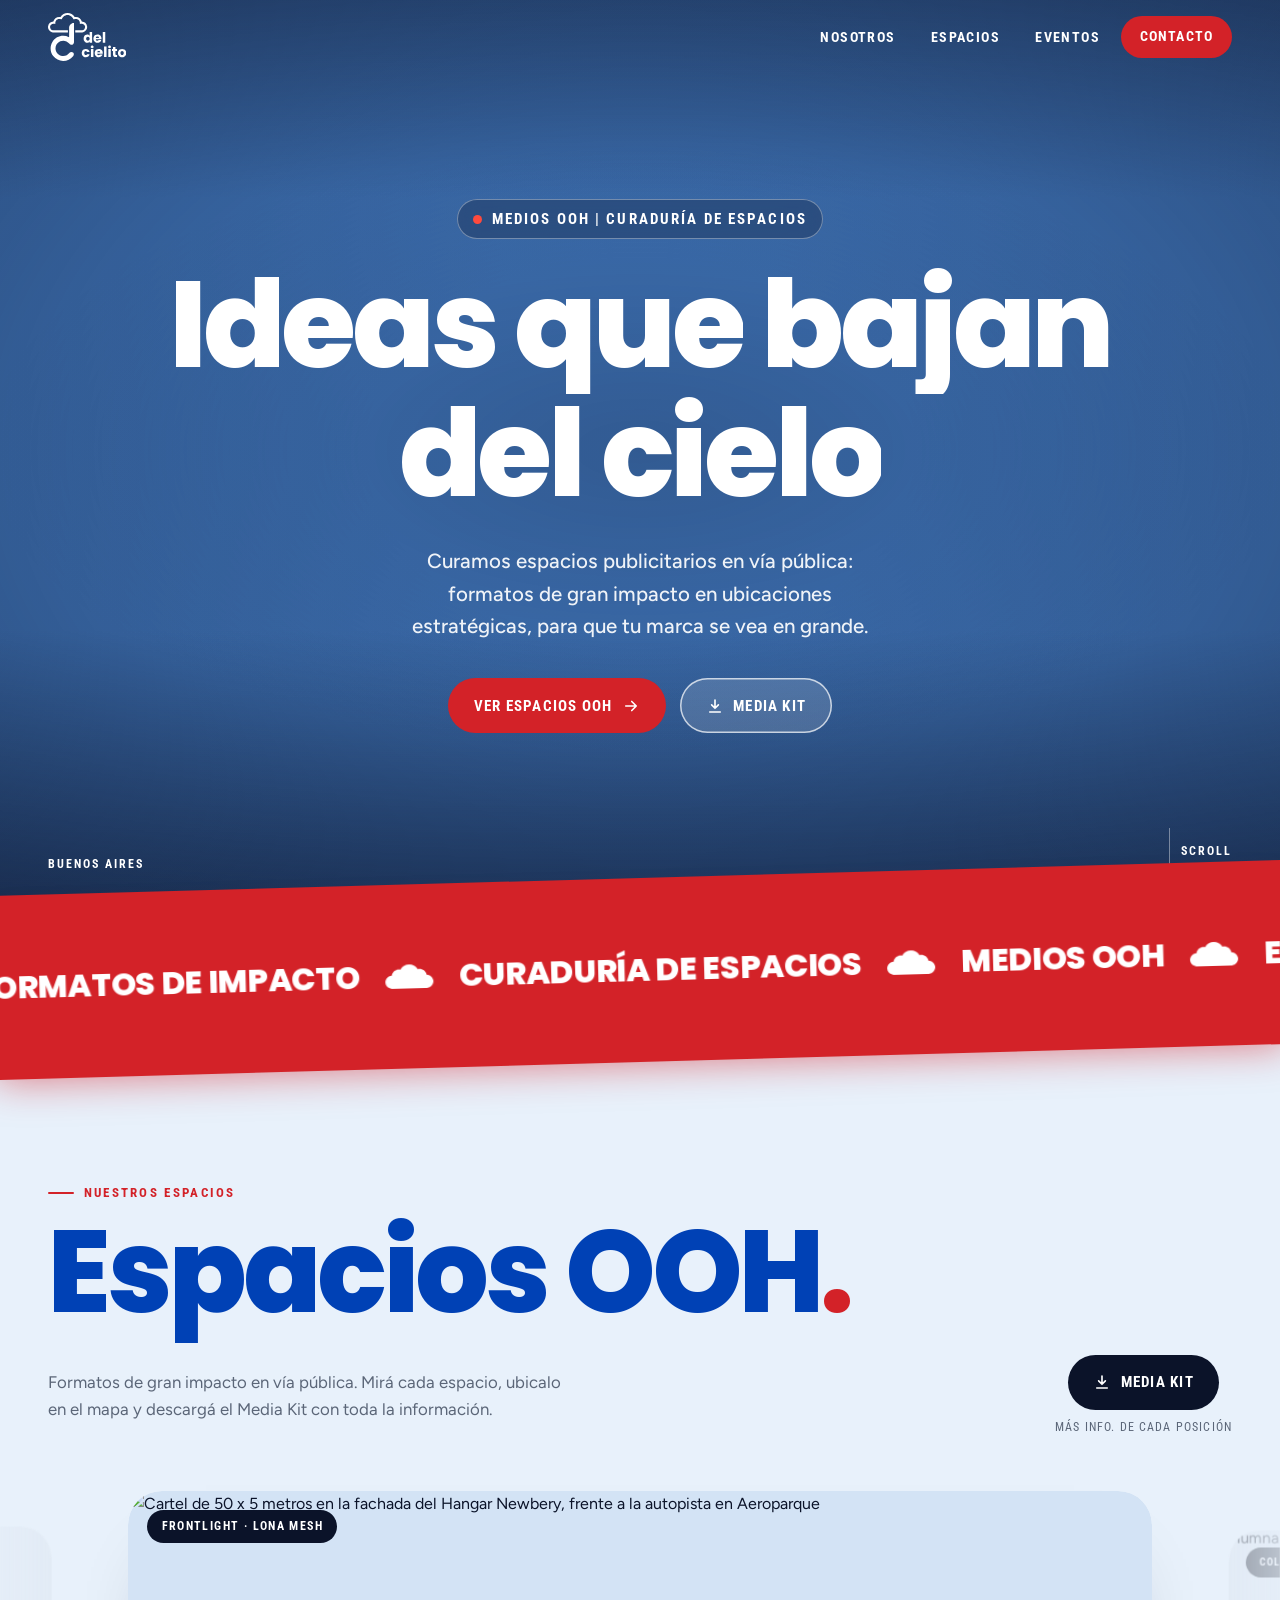
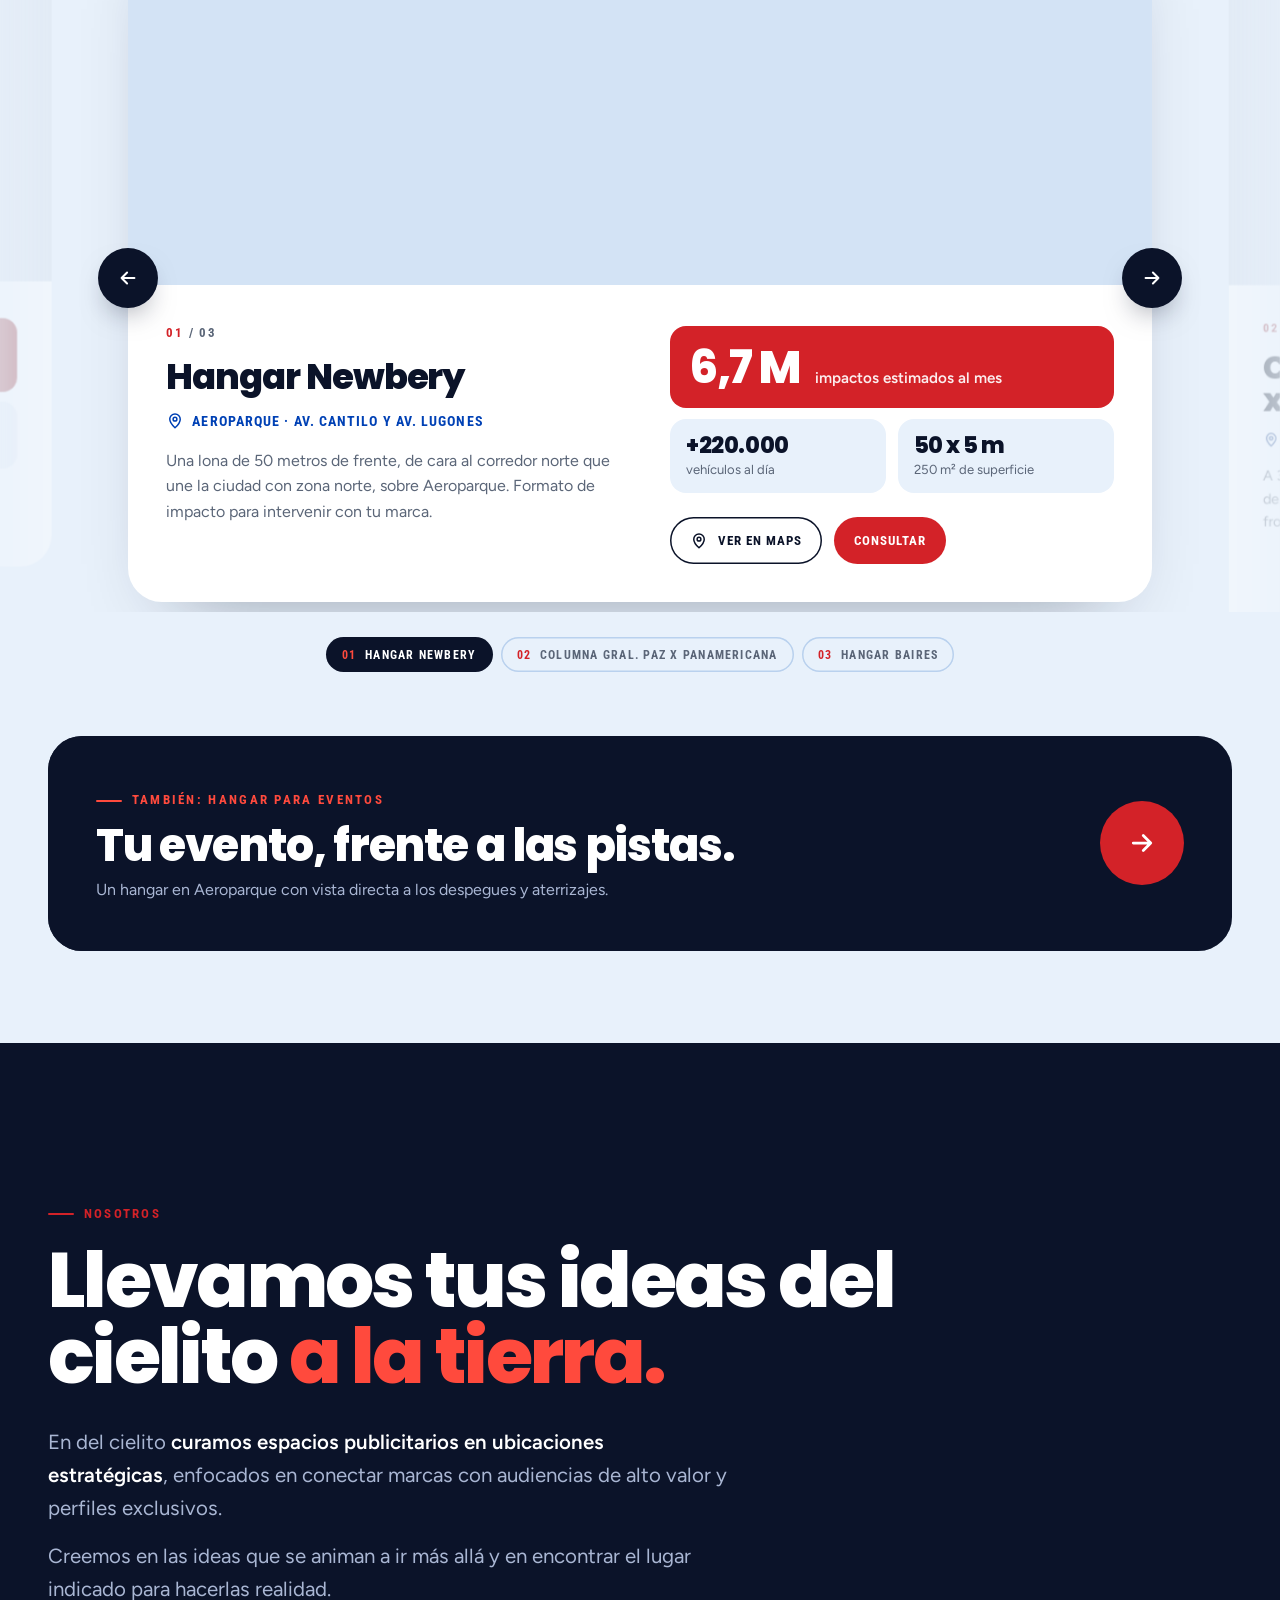
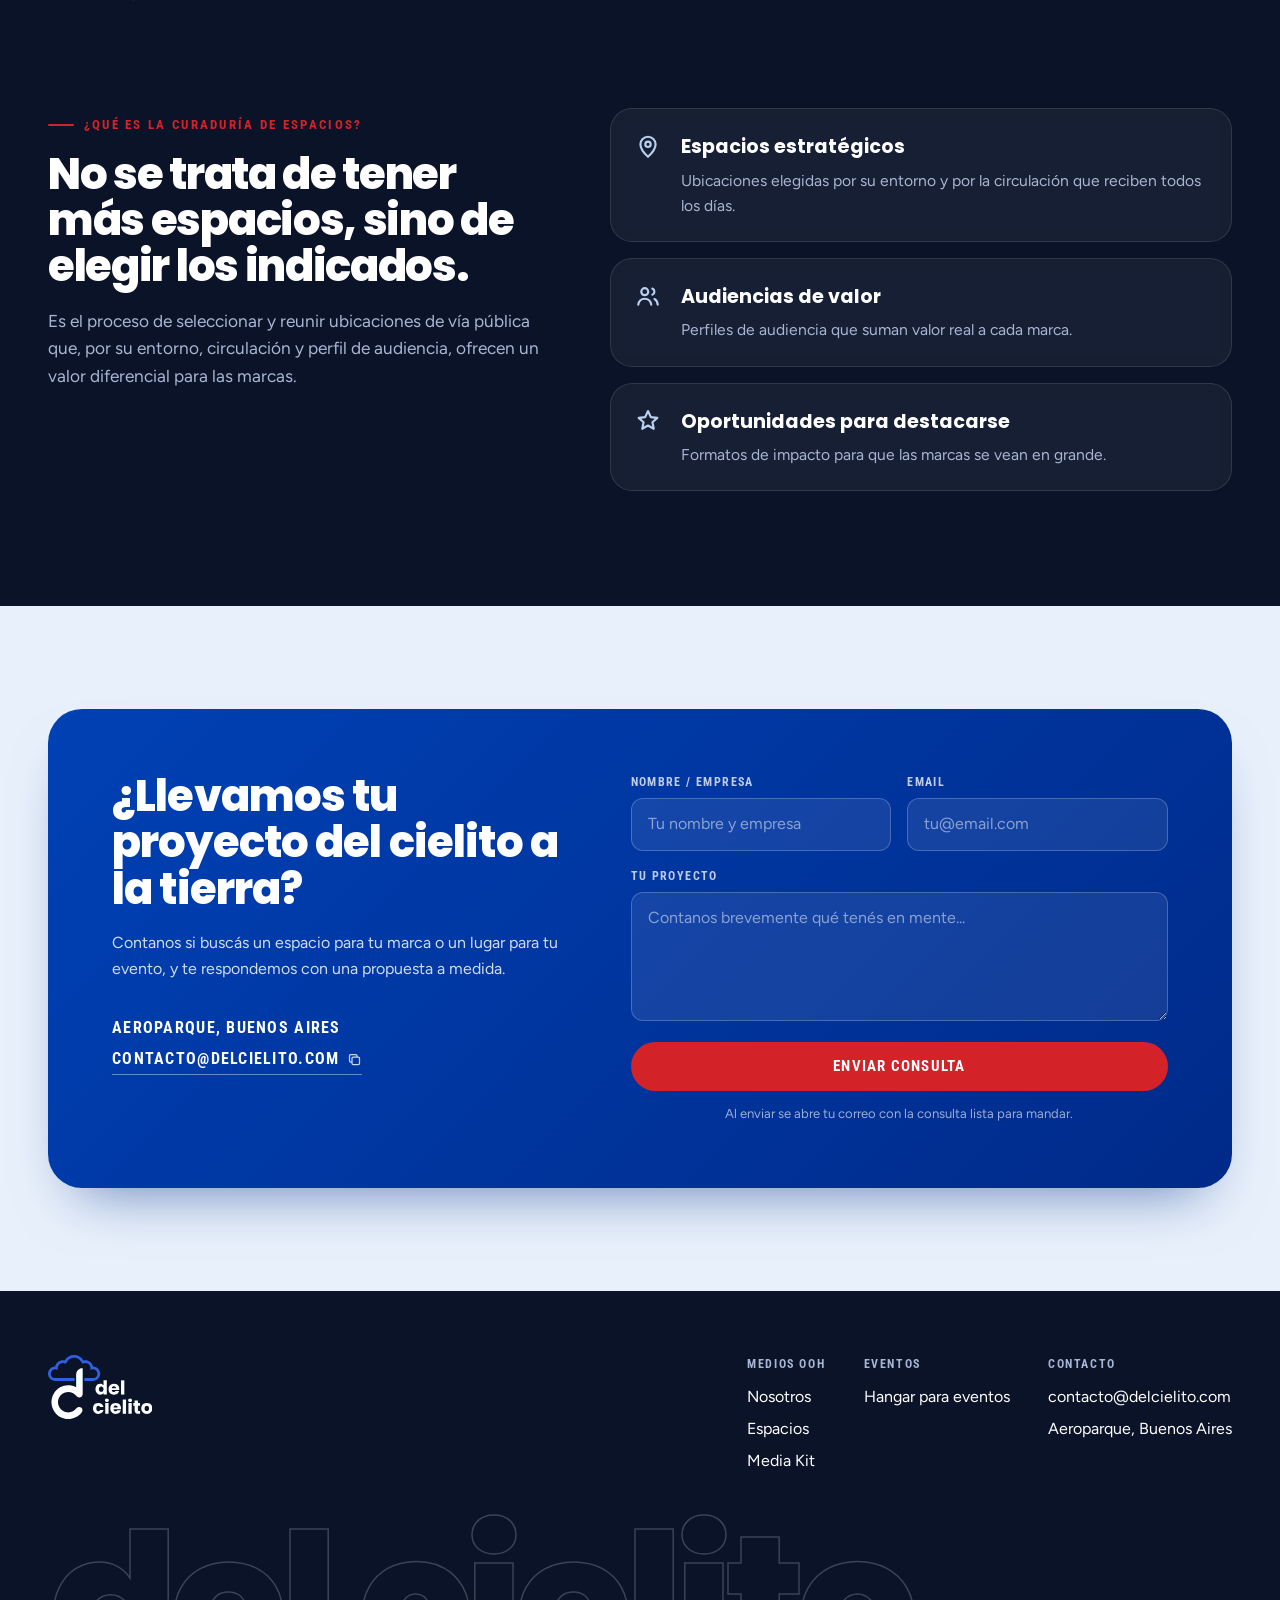
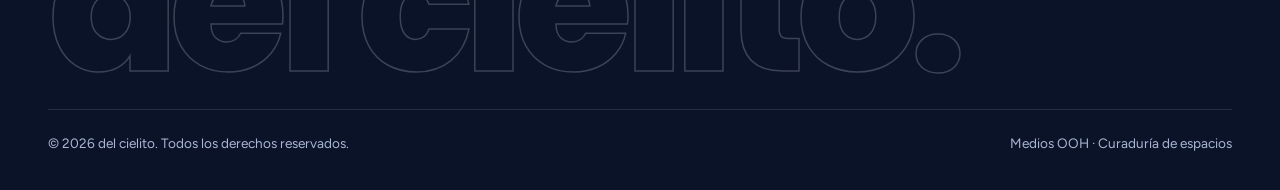
==== commit eac6ebea: "Add files via upload" ====
--- a/index.html
+++ b/index.html
@@ -275,29 +275,6 @@
               <input id="f-email" type="email" placeholder="tu@email.com" required>
             </div>
           </div>
-          <div class="form-row">
-            <div class="form-group">
-              <label for="f-tipo">Me interesa</label>
-              <select id="f-tipo">
-                <optgroup label="Curaduría de espacios">
-                  <option>Espacio publicitario en vía pública</option>
-                </optgroup>
-                <optgroup label="Hangar para eventos">
-                  <option>Evento corporativo</option>
-                  <option>Lanzamiento de producto</option>
-                  <option>Producción de foto / video</option>
-                  <option>Exposición o feria</option>
-                  <option>Gala o cena</option>
-                  <option>Celebración privada</option>
-                </optgroup>
-                <option>Otro</option>
-              </select>
-            </div>
-            <div class="form-group">
-              <label for="f-fecha">Fecha tentativa</label>
-              <input id="f-fecha" type="date">
-            </div>
-          </div>
           <div class="form-group">
             <label for="f-mensaje">Tu proyecto</label>
             <textarea id="f-mensaje" rows="4" placeholder="Contanos brevemente qué tenés en mente..." required></textarea>
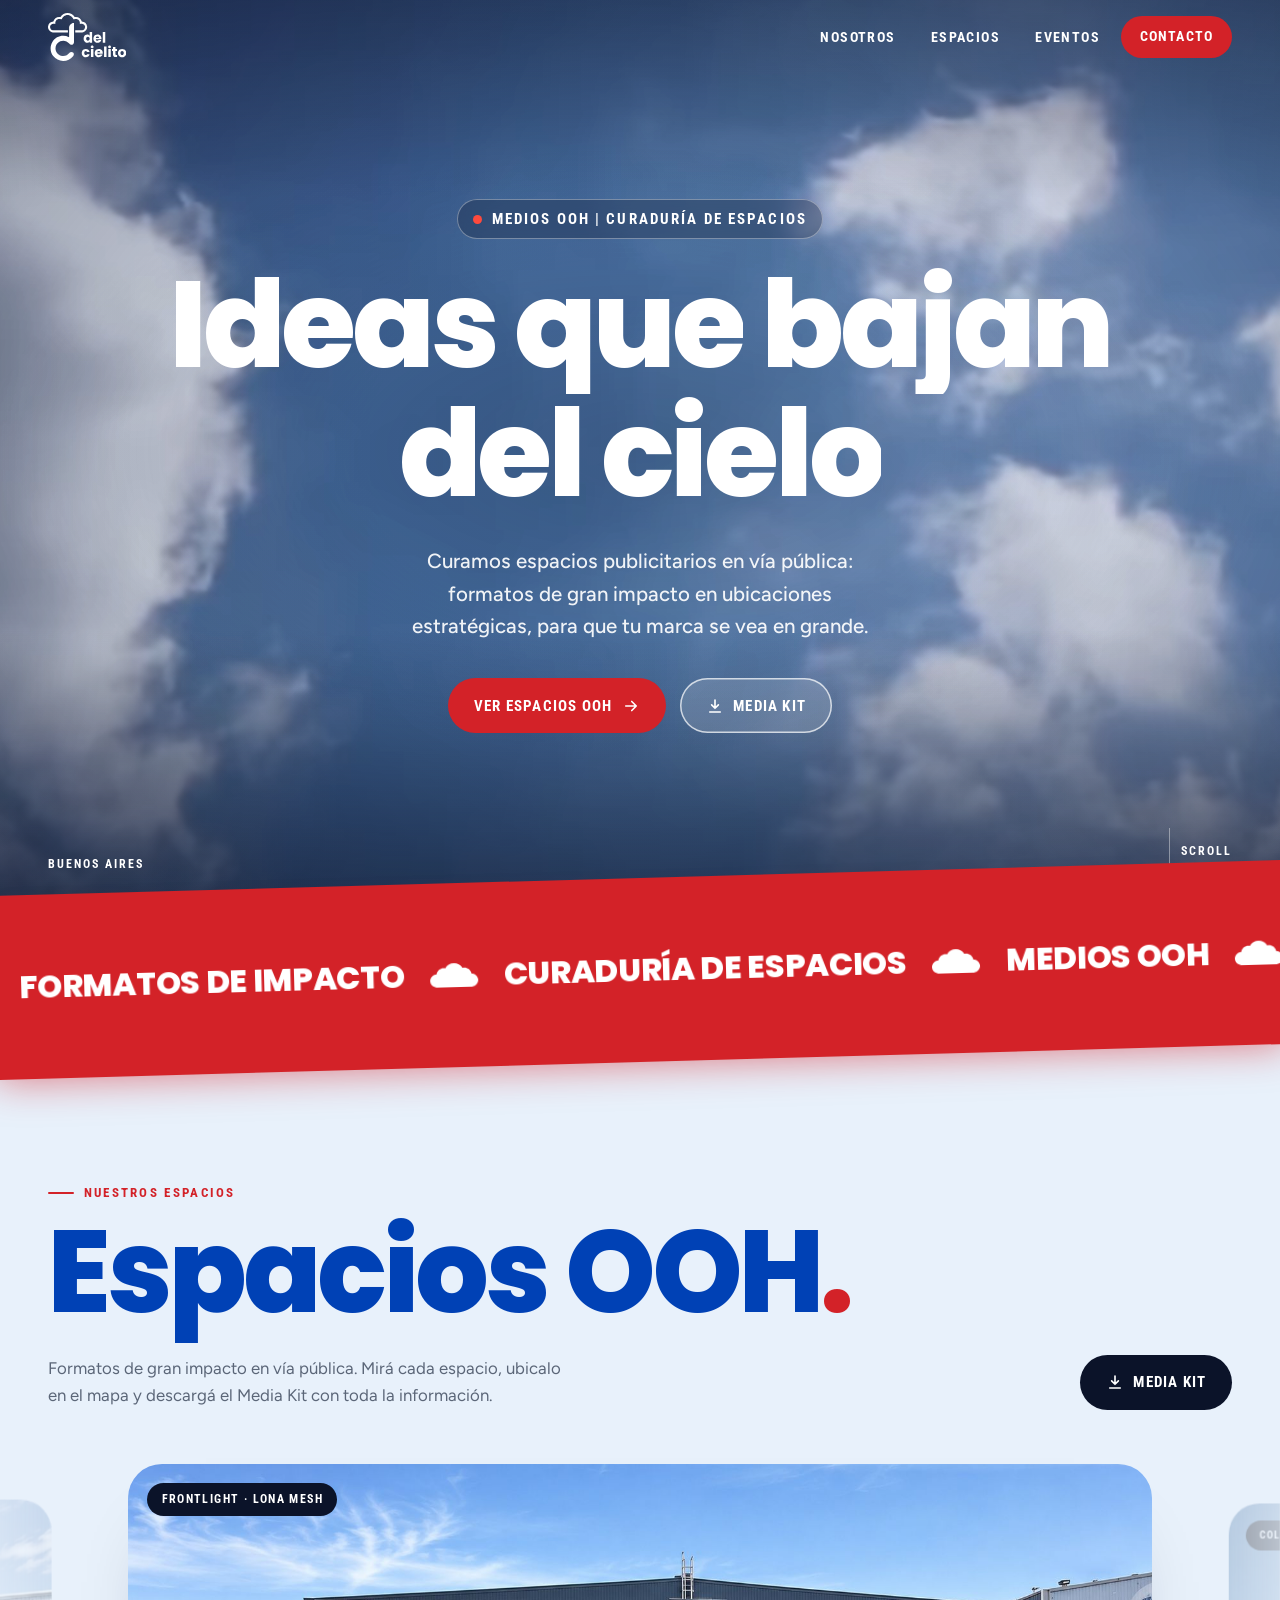
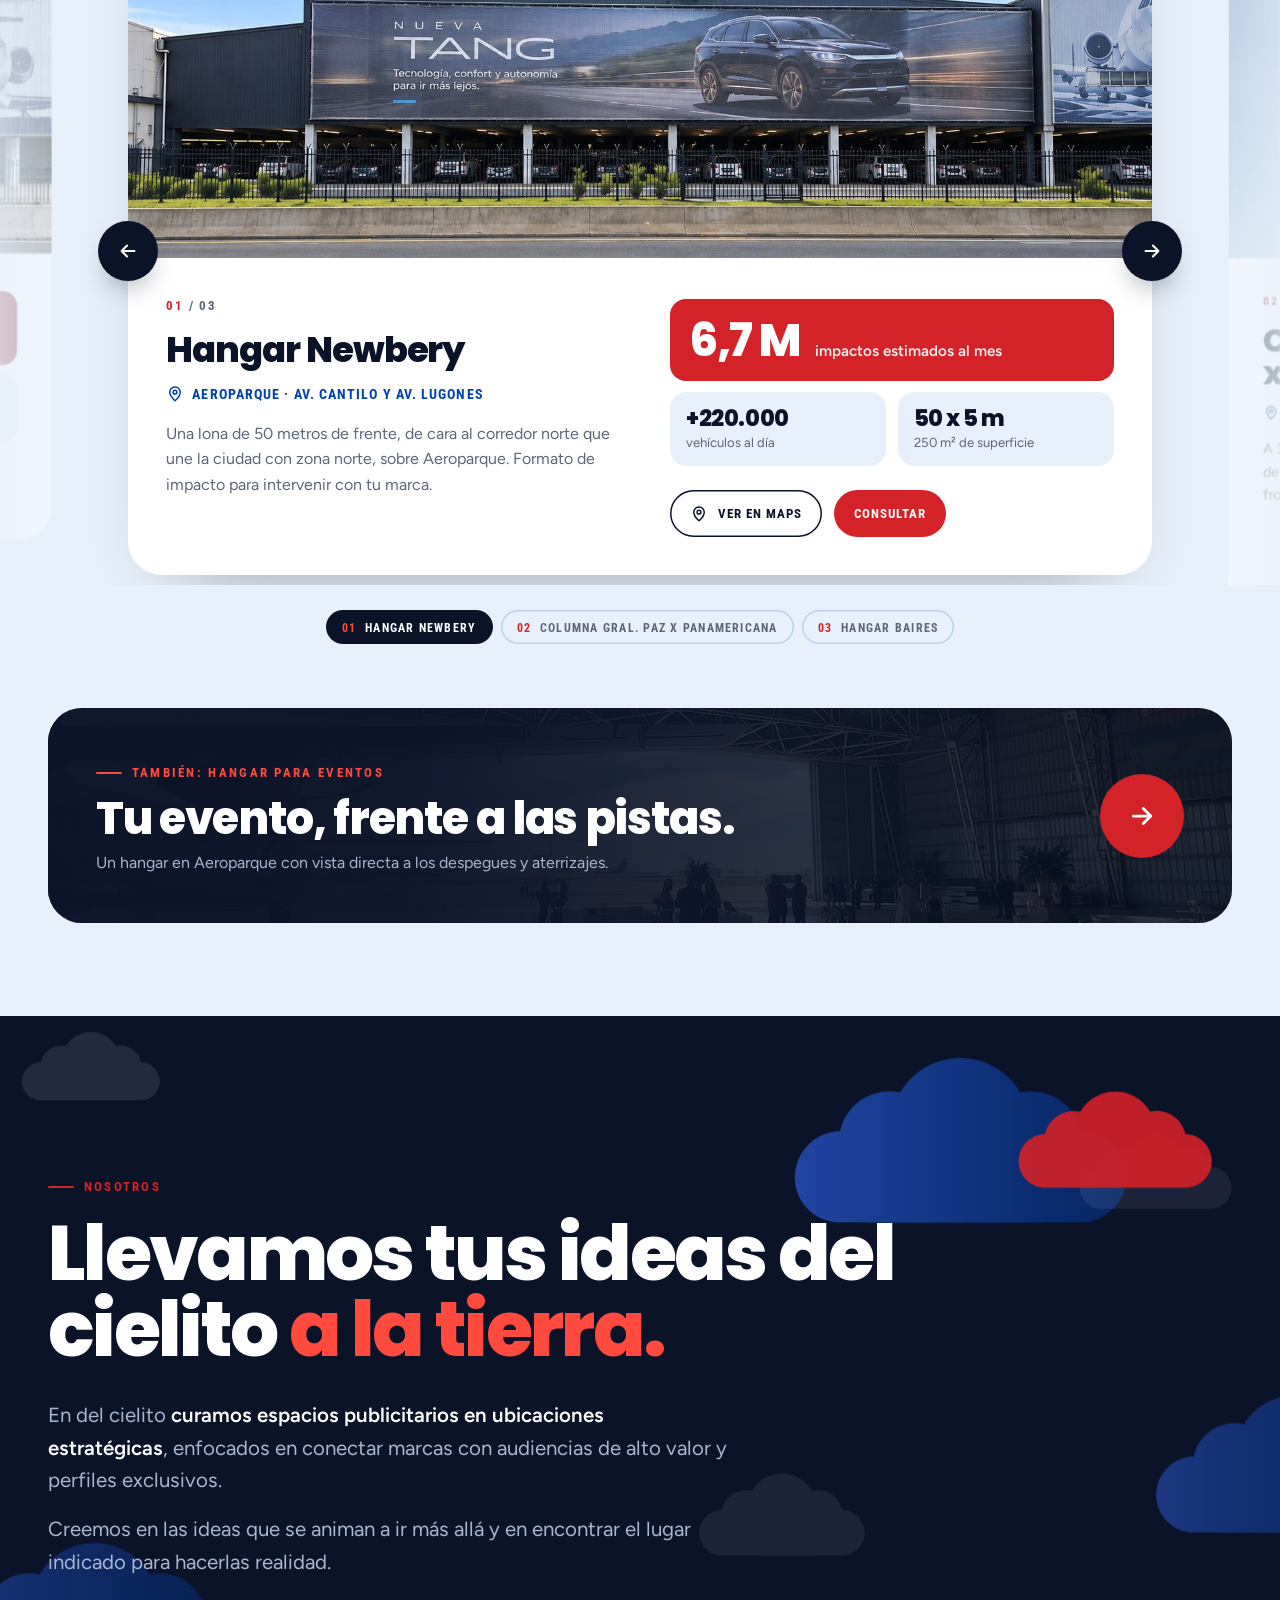
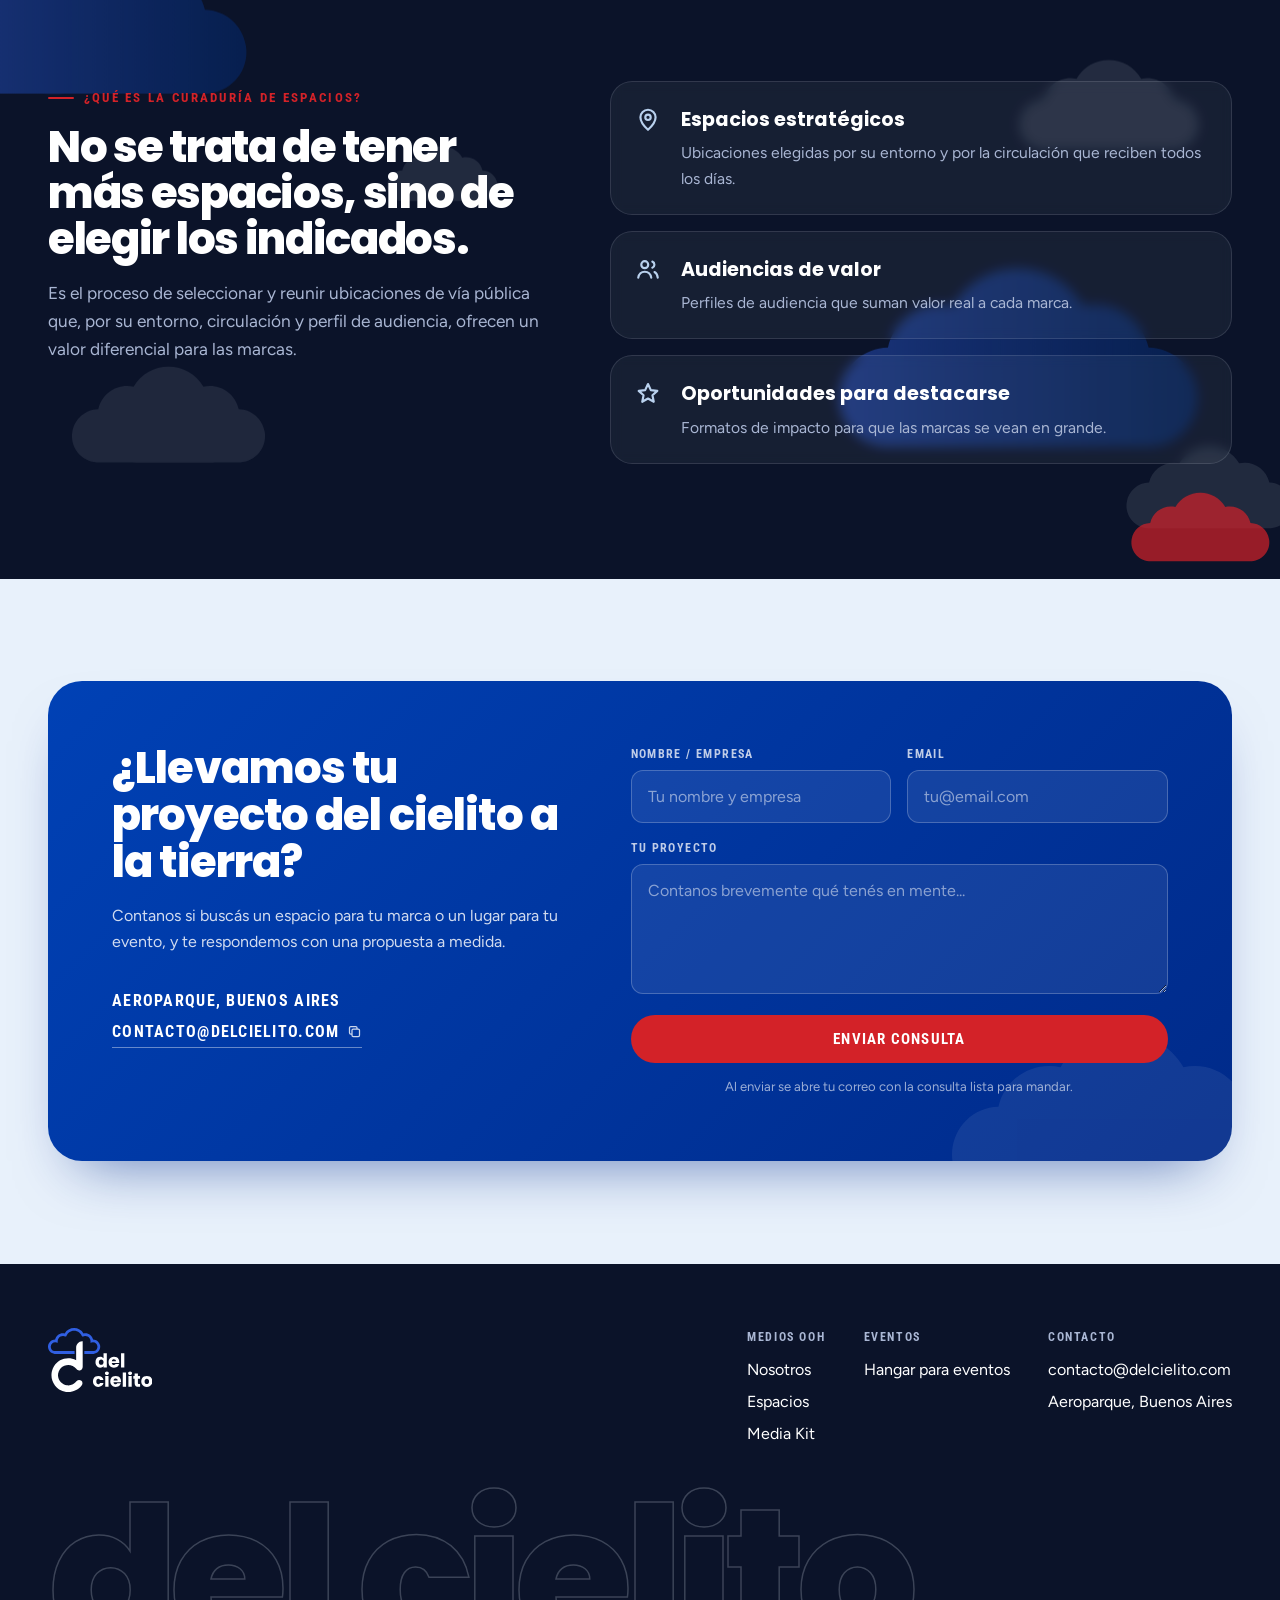
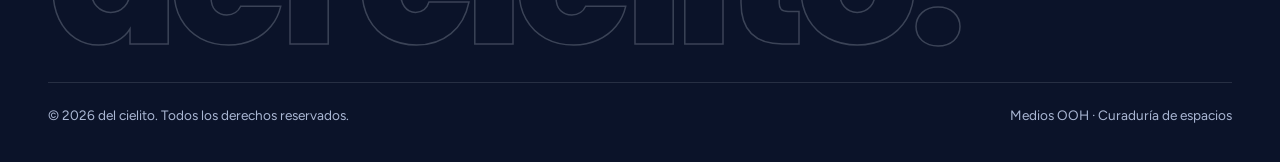
==== commit c793970a: "Add files via upload" ====
--- a/index.html
+++ b/index.html
@@ -6,7 +6,7 @@
   <title>del cielito — Medios OOH & Curaduría de espacios</title>
   <meta name="description" content="del cielito: medios OOH y curaduría de espacios publicitarios en vía pública. Gran formato en Aeroparque, Buenos Aires, frente a Av. Cantilo y Av. Lugones.">
   <meta name="theme-color" content="#0b1329">
-  <link rel="icon" type="image/png" href="Imagenes/Logo.png">
+  <link rel="icon" type="image/png" href="Logo.png">
   <link rel="preconnect" href="https://fonts.googleapis.com">
   <link rel="preconnect" href="https://fonts.gstatic.com" crossorigin>
   <link href="https://fonts.googleapis.com/css2?family=Figtree:wght@400;500;600&family=Poppins:wght@700;800&family=Roboto+Condensed:wght@400;700&display=swap" rel="stylesheet">
@@ -42,9 +42,9 @@
   <main>
   <!-- ===================== HERO (video de nubes) ===================== -->
   <section class="hero" id="inicio">
-    <video autoplay muted loop playsinline preload="auto" poster="video/nubes-poster.jpg" aria-hidden="true">
-      <source src="video/nubes.webm" type="video/webm">
-      <source src="video/nubes.mp4" type="video/mp4">
+    <video autoplay muted loop playsinline preload="auto" poster="nubes-poster.jpg" aria-hidden="true">
+      <source src="nubes.webm" type="video/webm">
+      <source src="nubes.mp4" type="video/mp4">
     </video>
     <div class="hero-content">
       <span class="chip"><span class="pulse"></span>Medios OOH | Curaduría de espacios</span>
@@ -58,8 +58,8 @@
       <p class="lead">Curamos espacios publicitarios en vía pública: formatos de gran impacto en ubicaciones estratégicas, para que tu marca se vea en grande.</p>
       <div class="hero-ctas">
         <a class="btn" href="#espacios">Ver espacios OOH <svg><use href="#i-arrow"/></svg></a>
-        <!-- MEDIA KIT: el PDF está en mediakit/del-cielito-media-kit.pdf. Para actualizarlo, reemplazá ese archivo con el mismo nombre. -->
-        <a class="btn btn-ghost" href="mediakit/del-cielito-media-kit.pdf" download="Media-Kit-del-cielito.pdf">
+        <!-- MEDIA KIT: el PDF es del-cielito-media-kit.pdf (junto a este archivo). Para actualizarlo, reemplazalo con el mismo nombre. -->
+        <a class="btn btn-ghost" href="del-cielito-media-kit.pdf" download="Media-Kit-del-cielito.pdf">
           <svg><use href="#i-down"/></svg> Media Kit
         </a>
       </div>
@@ -92,11 +92,10 @@
         </div>
         <p class="reveal" data-delay="2">Formatos de gran impacto en vía pública. Mirá cada espacio, ubicalo en el mapa y descargá el Media Kit con toda la información.</p>
         <div class="mediakit reveal" data-delay="2">
-          <!-- MEDIA KIT: el PDF está en mediakit/del-cielito-media-kit.pdf. Para actualizarlo, reemplazá ese archivo con el mismo nombre. -->
-          <a class="btn btn-ink" href="mediakit/del-cielito-media-kit.pdf" download="Media-Kit-del-cielito.pdf">
+          <!-- MEDIA KIT: el PDF es del-cielito-media-kit.pdf (junto a este archivo). Para actualizarlo, reemplazalo con el mismo nombre. -->
+          <a class="btn btn-ink" href="del-cielito-media-kit.pdf" download="Media-Kit-del-cielito.pdf">
             <svg><use href="#i-down"/></svg> Media Kit
           </a>
-          <small>Más info. de cada posición</small>
         </div>
       </div>
     </div>
@@ -106,7 +105,7 @@
       se navega con las flechas, las pestañas, deslizando o tocando los espacios de los costados.
       Para agregar uno, copiá un bloque completo y cambiá:
         - data-name       → nombre corto (aparece en las pestañas de abajo)
-        - src / alt       → foto (subila a la carpeta Imagenes/)
+        - src / alt       → foto (subila junto a este archivo, sin carpetas)
         - textos y datos  → la ficha con fondo rojo (.spec.hl) es el dato destacado
         - href de "Ver en Maps" → link de Google Maps con el pin del cartel
     -->
@@ -117,7 +116,7 @@
         <article class="slide" data-name="Hangar Newbery" role="group" aria-roledescription="espacio">
           <div class="slide-media" data-cursor="Arrastrá" style="--pos: 50% 48%">
             <span class="tag">Frontlight · Lona mesh</span>
-            <img src="Imagenes/hangar-newbery.jpg" alt="Cartel de 50 x 5 metros en la fachada del Hangar Newbery, frente a la autopista en Aeroparque" draggable="false">
+            <img src="hangar-newbery.jpg" alt="Cartel de 50 x 5 metros en la fachada del Hangar Newbery, frente a la autopista en Aeroparque" draggable="false">
           </div>
           <div class="slide-body">
             <div class="slide-info"><span class="slide-count"></span>
@@ -141,7 +140,7 @@
         <article class="slide" data-name="Columna Gral. Paz x Panamericana" role="group" aria-roledescription="espacio">
           <div class="slide-media" data-cursor="Arrastrá" style="--pos: 50% 22%">
             <span class="tag">Columna frontlight · Iluminada</span>
-            <img src="Imagenes/columna-gral-paz.jpg" alt="Columna publicitaria frontlight en General Paz y Panamericana, de día y de noche" loading="lazy" draggable="false">
+            <img src="columna-gral-paz.jpg" alt="Columna publicitaria frontlight en General Paz y Panamericana, de día y de noche" loading="lazy" draggable="false">
           </div>
           <div class="slide-body">
             <div class="slide-info"><span class="slide-count"></span>
@@ -175,7 +174,7 @@
         <article class="slide" data-name="Hangar Baires" role="group" aria-roledescription="espacio">
           <div class="slide-media" data-cursor="Arrastrá" style="--pos: 50% 40%">
             <span class="tag">Frontlight · Lona mesh</span>
-            <img src="Imagenes/hangar-baires.jpg" alt="Cartel de 50 x 5 metros en la fachada del Hangar Baires, frente a la autopista en Aeroparque" loading="lazy" draggable="false">
+            <img src="hangar-baires.jpg" alt="Cartel de 50 x 5 metros en la fachada del Hangar Baires, frente a la autopista en Aeroparque" loading="lazy" draggable="false">
           </div>
           <div class="slide-body">
             <div class="slide-info"><span class="slide-count"></span>
@@ -207,7 +206,7 @@
   <section class="teaser">
     <div class="wrap">
       <a class="teaser-card reveal" href="eventos.html" data-cursor="Ver">
-        <img src="Imagenes/hangar-1.jpg" alt="" loading="lazy">
+        <img src="hangar-1.jpg" alt="" loading="lazy">
         <div>
           <span class="kicker">También: hangar para eventos</span>
           <h3>Tu evento, frente a las pistas.</h3>
@@ -293,7 +292,7 @@
       <div class="footer-top">
         <a href="#inicio" class="brand" aria-label="del cielito — Inicio" style="--logo-cloud:var(--blue)"><svg viewBox="0 0 310.31 190.22"><use href="#logo"/></svg></a>
         <div class="footer-links">
-          <div><b>Medios OOH</b><a href="#nosotros">Nosotros</a><a href="#espacios">Espacios</a><a href="mediakit/del-cielito-media-kit.pdf" download="Media-Kit-del-cielito.pdf">Media Kit</a></div>
+          <div><b>Medios OOH</b><a href="#nosotros">Nosotros</a><a href="#espacios">Espacios</a><a href="del-cielito-media-kit.pdf" download="Media-Kit-del-cielito.pdf">Media Kit</a></div>
           <div><b>Eventos</b><a href="eventos.html">Hangar para eventos</a></div>
           <div><b>Contacto</b><button type="button" class="copy-mail footer-copy" data-copy="contacto@delcielito.com" aria-label="Copiar el mail contacto@delcielito.com">contacto@delcielito.com</button><span>Aeroparque, Buenos Aires</span></div>
         </div>
--- a/styles.css
+++ b/styles.css
@@ -448,8 +448,8 @@
 .contact-wrapper::after { /* nube de marca de fondo */
   content: ""; position: absolute; right: -60px; bottom: -40px; width: 340px; height: 170px; opacity: .07; pointer-events: none;
   background: var(--white);
-  -webkit-mask: url("Imagenes/nube.svg") center / contain no-repeat;
-          mask: url("Imagenes/nube.svg") center / contain no-repeat;
+  -webkit-mask: url("nube.svg") center / contain no-repeat;
+          mask: url("nube.svg") center / contain no-repeat;
 }
 .contact-info h2 { font-family: var(--font-title); font-weight: 800; font-size: clamp(1.9rem, 3.4vw, 2.7rem); line-height: 1.08; letter-spacing: -0.02em; margin-bottom: 1.1rem; }
 .contact-info > p { color: rgba(255,255,255,.82); margin-bottom: 2rem; }
